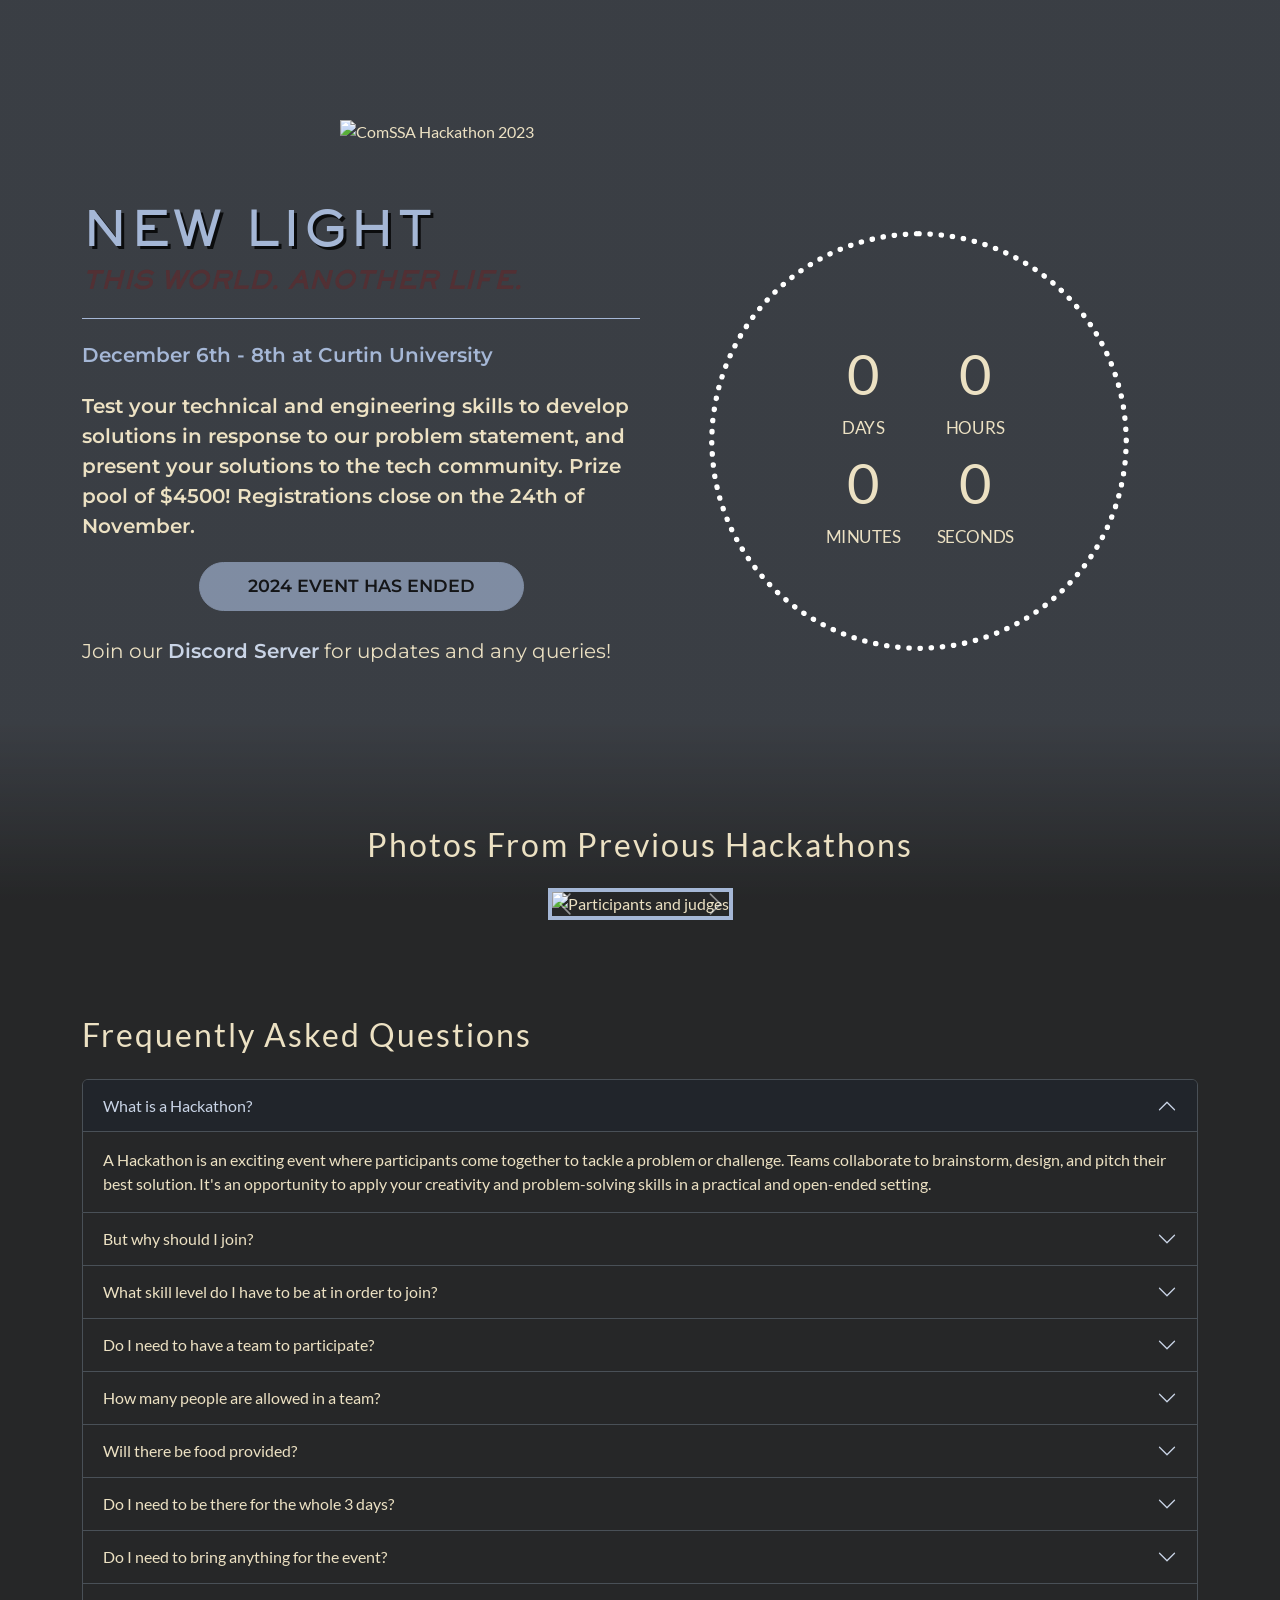
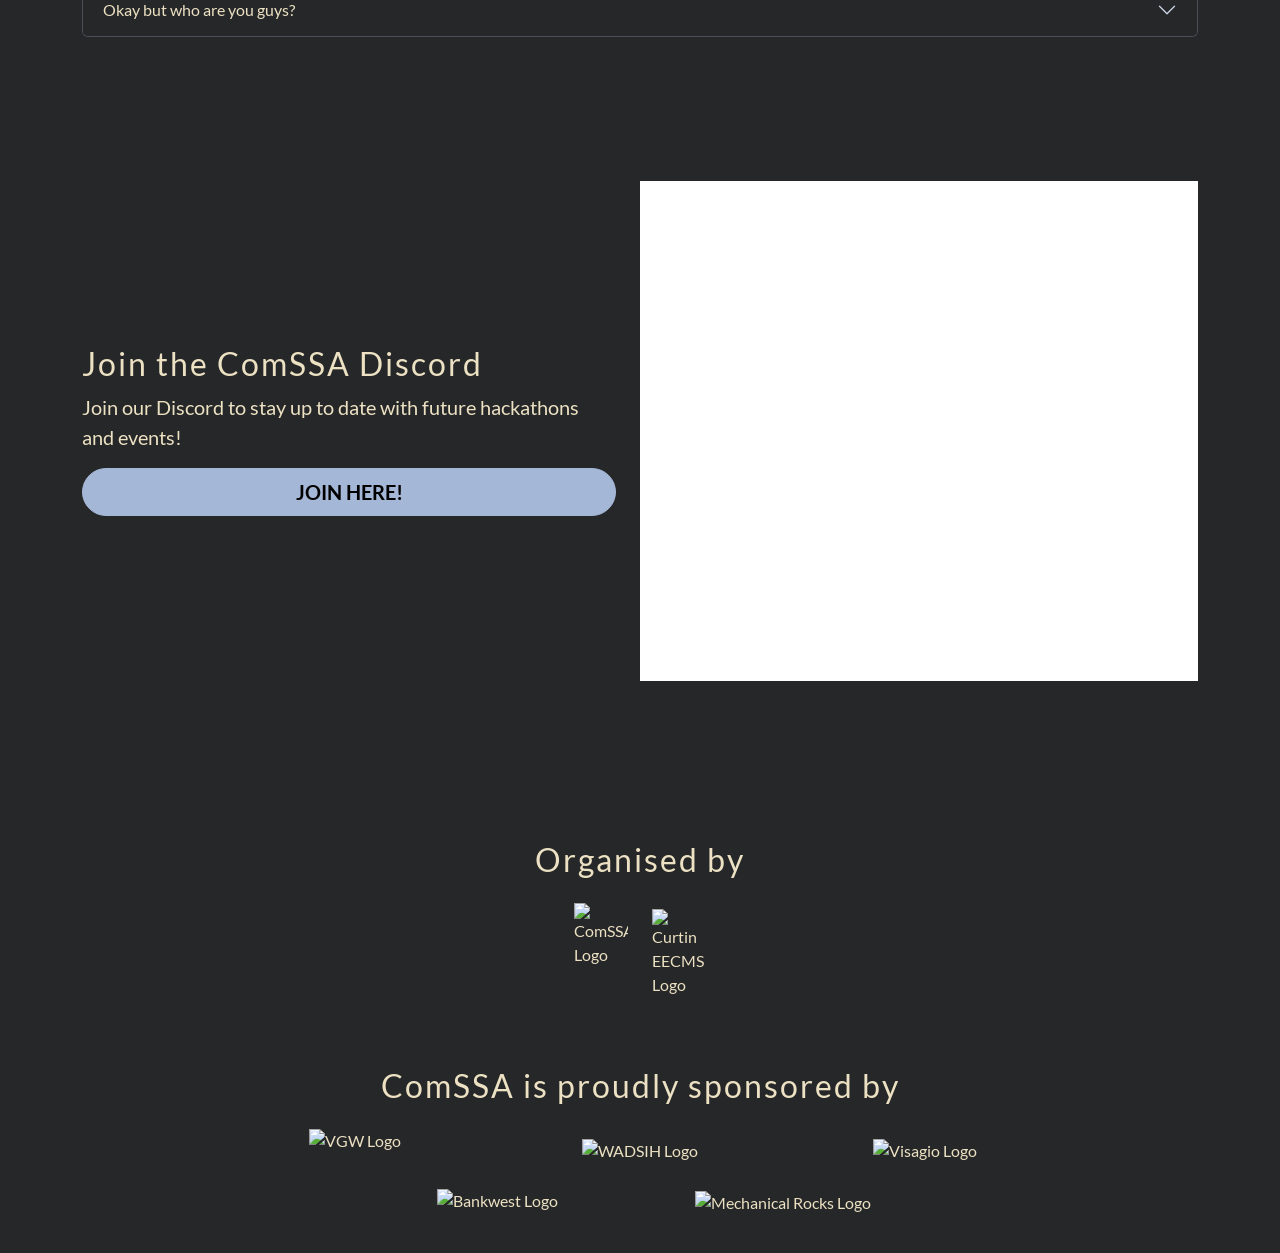
==== index.html @ afdf15b1 "Cleanup and replace with 2024 S2 version" ====
<!doctype html>
<html lang="en" class="h-100" data-bs-theme="dark">

<head>
    <!-- Main -->
    <title>ComSSA Hackathon</title>
    <meta charset="utf-8">
    <meta name="author" content="Made with ❤ by ComSSA">
    <meta name="viewport" content="width=device-width, initial-scale=1">
    <meta name="title" content="COMSSA Hackathon">
    <meta name="description" content="COMSSA Hackathon">
    <meta name="google" content="notranslate" />
    <meta name="robots" content="index, nofollow">
    <meta http-equiv="Content-Type" content="text/html; charset=utf-8">
    <meta name="language" content="English">
    <meta http-equiv="X-UA-Compatible" content="chrome=1" />

    <!-- Open Graph / Facebook -->
    <meta property="og:type" content="website">
    <meta property="og:url" content="https://hackathon.comssa.org.au/">
    <meta property="og:title" content="COMSSA Hackathon">
    <meta property="og:description" content="COMSSA Hackathon">
    <meta property="og:image" content="https://hackathon.comssa.org.au/assets/CH22_Branding_Elements_1.svg">

    <!-- Twitter -->
    <meta property="twitter:card" content="summary_large_image">
    <meta property="twitter:url" content="https://hackathon.comssa.org.au/">
    <meta property="twitter:title" content="COMSSA Hackathon">
    <meta property="twitter:description" content="COMSSA Hackathon">
    <meta property="twitter:image" content="https://hackathon.comssa.org.au/assets/CH22_Branding_Elements_1.svg">

    <!-- Google Fonts -->
    <link rel="preconnect" href="https://fonts.googleapis.com">
    <link rel="preconnect" href="https://fonts.gstatic.com" crossorigin>
    <link href="https://fonts.googleapis.com/css2?family=Trispace&display=swap" rel="stylesheet">

    <!-- Custom Fonts -->
    <link rel="preload" href="./assets/Pattanakarn-Regular-SemiExpanded.woff2" as="font" type="font/woff2"
        crossorigin="anonymous" />
    <link rel="preload" href="./assets/Pattanakarn-Bold-SemiExpanded.woff2" as="font" type="font/woff2"
        crossorigin="anonymous" />

    <!-- Custom CSS and JS-->
    <link rel="stylesheet" href="./styles.css?v=8">

    <!-- Favicons -->
    <link rel="apple-touch-icon" sizes="180x180" href="./assets/fav/apple-touch-icon.png">
    <link rel="icon" type="image/png" sizes="32x32" href="./assets/fav/favicon-32x32.png">
    <link rel="icon" type="image/png" sizes="16x16" href="./assets/fav/favicon-16x16.png">
    <link rel="manifest" href="./assets/fav/site.webmanifest">
    <link rel="mask-icon" href="./assets/fav/safari-pinned-tab.svg" color="#2f1244">
    <link rel="shortcut icon" href="./assets/fav/favicon.ico">
    <meta name="apple-mobile-web-app-title" content="COMSSA Hackathon 2022">
    <meta name="application-name" content="COMSSA Hackathon 2022">
    <meta name="msapplication-TileColor" content="#603cba">
    <meta name="msapplication-config" content="./assets/fav/browserconfig.xml">
    <meta name="theme-color" content="#2f1244">

</head>

<body>
    <main role="main">
        <div class="container">

            <!-- Velocity.JS 1.1.0 -->
            <script defer src="https://cdnjs.cloudflare.com/ajax/libs/velocity/1.1.0/velocity.min.js"
                integrity="sha512-GvV09O/SNrtq1Au2eFYt+Yk3czV9lO/XGr272nKGvVq9cd3jrDdAwM+Z8ETKS/NkaAKug4HVIftP08M6EfMNYQ=="
                crossorigin="anonymous" referrerpolicy="no-referrer"></script>
            <div class="d-flex flex-column justify-content-center h-100">

                <div class="bg-image"></div>

                <!-- Begin page content -->
                <main class="flex-shrink-0 z-2 mb-4 pt-5">
                    <div class="d-flex flex-column">
                        <div class="col-12 my-3">
                            <div class="d-flex flex-column">
                                <div class="d-flex justify-content-center pb-4">
                                    <img src="https://res.cloudinary.com/dec6mijn3/image/upload/v1727242595/Hackathon/hackathon2024p2/LOGO.svg"
                                        class="mx-4 main-image" alt="ComSSA Hackathon 2023">
                                </div>
                            </div>
                        </div>


                        <div class="d-flex flex-column flex-lg-row text-left">
                            <div class="col-12 col-lg-6 mt-3 mb-5">
                                <!-- Welcome text -->
                                <h1 class="welcome-text text-primary sackers">New Light</h1>

                                <div class="d-flex mb-3">
                                    <h5 class="tagline-text text-secondary sackers fw-bold"><i>This World. Another
                                            Life.</i></h5>
                                </div>

                                <div class="d-flex justify-content-center mt-1 mb-4">
                                    <div class="hl bg-primary"></div>
                                </div>


                                <!-- Date -->
                                <div class="d-flex mb-3">
                                    <h5 class="montserrat fw-bold text-primary">December 6th - 8th at Curtin University
                                    </h5>
                                </div>

                                <div class="d-flex">
                                    <p class="montserrat fw-bold" style="max-width: 50ch;">Test your technical and
                                        engineering skills to develop solutions
                                        in response to our problem statement, and present your solutions to the tech
                                        community. Prize pool of $4500! Registrations close on the 24th of November.</p>
                                </div>

                                <!-- Registration -->
                                <div id="registration-button" class="text-center">
                                    <a href="#" class="btn btn-primary btn-lg rounded-pill disabled" role="button"
                                        aria-pressed="true">
                                        <span class="mx-4 fw-bold text-uppercase montserrat">2024 Event Has Ended</span>
                                    </a>
                                </div>

                                <p class="montserrat">Join our <a href="https://discord.gg/fDeUrgwq97"
                                        class="fw-bold">Discord Server</a> for updates and any queries!</p>

                            </div>


                            <!-- Countdown -->
                            <div class="col-12 col-lg-6 mt-3 mb-5">
                                <div
                                    class="d-flex align-items-center justify-content-center position-relative h-100 w-100 countdown">
                                    <div class="countdown-dots position-absolute"></div>
                                    <div class="figure position-absolute">
                                        <svg version="1.1" id="Layer_1" xmlns="http://www.w3.org/2000/svg"
                                            xmlns:xlink="http://www.w3.org/1999/xlink" x="0px" y="0px" width="300px"
                                            height="300px" viewBox="0 0 200 200" enable-background="new 0 0 200 200"
                                            xml:space="preserve">
                                            <path class="path" fill="none" stroke="#ffffff" stroke-width="4"
                                                stroke-miterlimit="10" d="M100.416,2.001C154.35,2.225,198,46.015,198,100
                                     c0,54.124-43.876,98-98,98S2,154.124,2,100S45.876,2,100,2" />
                                        </svg>
                                    </div>
                                    <!-- Timers -->
                                    <div class="position-absolute row sf">
                                        <div class="col-6 p-0">
                                            <div class="d-flex align-items-end justify-content-end h-100 w-100">
                                                <div class="timer">
                                                    <div class="timer-value" id="days">0</div>
                                                    <div class="timer-label">Days</div>
                                                </div>
                                            </div>
                                        </div>
                                        <div class="col-6 p-0">
                                            <div class="d-flex align-items-end justify-content-start h-100 w-100">
                                                <div class="timer">
                                                    <div class="timer-value" id="hours">0</div>
                                                    <div class="timer-label">Hours</div>
                                                </div>
                                            </div>
                                        </div>
                                        <div class="col-6 p-0">
                                            <div class="d-flex align-items-start justify-content-end h-100 w-100">
                                                <div class="timer">
                                                    <div class="timer-value" id="minutes">0</div>
                                                    <div class="timer-label">Minutes</div>
                                                </div>
                                            </div>
                                        </div>
                                        <div class="col-6 p-0">
                                            <div class="d-flex align-items-start justify-content-start h-100 w-100">
                                                <div class="timer">
                                                    <div class="timer-value" id="seconds">0</div>
                                                    <div class="timer-label">Seconds</div>
                                                </div>
                                            </div>
                                        </div>
                                    </div>

                                </div>

                            </div>
                        </div>


                        <!-- Carousel Section -->
                        <div class="col-12 my-5 pt-5 d-flex flex-column align-items-center">
                            <h2 class="mb-4">Photos From Previous Hackathons</h2>
                            <div id="carousel" class="carousel slide border border-4 border-primary"
                                data-ride="carousel">
                                <ol class="carousel-indicators">
                                    <li data-target="#carousel" data-slide-to="0" class="active"></li>
                                    <li data-target="#carousel" data-slide-to="1"></li>
                                    <li data-target="#carousel" data-slide-to="2"></li>
                                    <li data-target="#carousel" data-slide-to="3"></li>
                                    <li data-target="#carousel" data-slide-to="4"></li>
                                    <li data-target="#carousel" data-slide-to="5"></li>
                                    <li data-target="#carousel" data-slide-to="6"></li>
                                    <li data-target="#carousel" data-slide-to="7"></li>
                                    <li data-target="#carousel" data-slide-to="8"></li>
                                    <li data-target="#carousel" data-slide-to="9"></li>
                                    <li data-target="#carousel" data-slide-to="10"></li>
                                    <li data-target="#carousel" data-slide-to="11"></li>
                                    <li data-target="#carousel" data-slide-to="12"></li>
                                    <li data-target="#carousel" data-slide-to="13"></li>
                                    <li data-target="#carousel" data-slide-to="14"></li>
                                    <li data-target="#carousel" data-slide-to="15"></li>
                                    <li data-target="#carousel" data-slide-to="16"></li>
                                    <li data-target="#carousel" data-slide-to="17"></li>
                                    <li data-target="#carousel" data-slide-to="18"></li>
                                    <li data-target="#carousel" data-slide-to="19"></li>
                                    <li data-target="#carousel" data-slide-to="20"></li>
                                </ol>
                                <div class="carousel-inner">
                                    <!-- 2024 PERTH S1 -->
                                    <div class="carousel-item active" data-bs-interval="5000">
                                        <img src="https://res.cloudinary.com/dec6mijn3/image/upload/c_scale,w_2000/ar_1.8,c_crop,w_2000,fl_lossy,f_auto/v1727660826/Hackathon/hackathon2024/july1.webp"
                                            class="d-block w-100" alt="Participants and judges">
                                        <div class="carousel-caption d-none d-md-block">
                                            <h5 class="mb-3">ComSSA Sem 1 Hackathon - 2024</h5>
                                        </div>
                                    </div>

                                    <div class="carousel-item" data-bs-interval="5000">
                                        <img src="https://res.cloudinary.com/dec6mijn3/image/upload/c_scale,w_2000/ar_1.8,c_crop,w_2000,fl_lossy,f_auto/v1727659967/Hackathon/hackathon2024/july2.webp"
                                            class="d-block w-100" alt="Participants and judges">
                                        <div class="carousel-caption d-none d-md-block">
                                            <h5 class="mb-3">ComSSA Sem 1 Hackathon - 2024</h5>
                                        </div>
                                    </div>

                                    <div class="carousel-item" data-bs-interval="5000">
                                        <img src="https://res.cloudinary.com/dec6mijn3/image/upload/c_scale,w_2000/ar_1.8,c_crop,w_2000,fl_lossy,f_auto/v1727659966/Hackathon/hackathon2024/july3.webp"
                                            class="d-block w-100" alt="Participants and judges">
                                        <div class="carousel-caption d-none d-md-block">
                                            <h5 class="mb-3">ComSSA Sem 1 Hackathon - 2024</h5>
                                        </div>
                                    </div>

                                    <!-- 2023 CSING-->
                                    <div class="carousel-item" data-bs-interval="5000">
                                        <img src="https://res.cloudinary.com/dec6mijn3/image/upload/c_scale,w_2000/ar_1.8,c_crop,w_2000,fl_lossy,f_auto/v1714032972/Hackathon/hackathon2024/csing%20group.webp"
                                            class="d-block w-100" alt="Participants and judges">
                                        <div class="carousel-caption d-none d-md-block">
                                            <h5 class="mb-3">ComSSA CSING Hackathon - 2023</h5>
                                        </div>
                                    </div>

                                    <div class="carousel-item" data-bs-interval="5000">
                                        <img src="https://res.cloudinary.com/dec6mijn3/image/upload/c_scale,w_2000/ar_1.8,c_crop,w_2000,fl_lossy,f_auto/v1714033014/Hackathon/hackathon2024/csing%20robots.webp"
                                            class="d-block w-100" alt="Two people working on a robot">
                                        <div class="carousel-caption d-none d-md-block">
                                            <h5 class="mb-3">ComSSA CSING Hackathon - 2023</h5>
                                        </div>
                                    </div>

                                    <div class="carousel-item" data-bs-interval="5000">
                                        <img src="https://res.cloudinary.com/dec6mijn3/image/upload/c_scale,w_2000/ar_1.8,c_crop,w_2000,fl_lossy,f_auto/v1714033027/Hackathon/hackathon2024/csing%20presentation.webp"
                                            class="d-block w-100" alt="Presentation">
                                        <div class="carousel-caption d-none d-md-block">
                                            <h5 class="mb-3">ComSSA CSING Hackathon - 2023</h5>
                                        </div>
                                    </div>

                                    <div class="carousel-item" data-bs-interval="5000">
                                        <img src="https://res.cloudinary.com/dec6mijn3/image/upload/c_scale,w_2000/ar_1.8,c_crop,w_2000,fl_lossy,f_auto/v1714033002/Hackathon/hackathon2024/csing%20team.webp"
                                            class="d-block w-100" alt="A team working on their project">
                                        <div class="carousel-caption d-none d-md-block">
                                            <h5 class="mb-3">ComSSA CSING Hackathon - 2023</h5>
                                        </div>
                                    </div>

                                    <!-- 2023 -->
                                    <div class="carousel-item" data-bs-interval="5000">
                                        <img src="https://res.cloudinary.com/dec6mijn3/image/upload/c_scale,w_2000/ar_1.8,c_crop,w_2000,fl_lossy,f_auto/v1690994303/Hackathon/hackathon2023/p01.webp"
                                            class="d-block w-100" alt="Wide shot of students listening">
                                        <div class="carousel-caption d-none d-md-block">
                                            <h5 class="mb-3">ComSSA Hackathon - 2023</h5>
                                        </div>
                                    </div>

                                    <div class="carousel-item" data-bs-interval="5000">
                                        <img src="https://res.cloudinary.com/dec6mijn3/image/upload/c_scale,w_2000/ar_1.8,c_crop,w_2000,fl_lossy,f_auto/v1690994303/Hackathon/hackathon2023/p02.webp"
                                            class="d-block w-100" alt="Wide shot of students listening">
                                        <div class="carousel-caption d-none d-md-block">
                                            <h5 class="mb-3">ComSSA Hackathon - 2023</h5>
                                        </div>
                                    </div>
                                    <div class="carousel-item" data-bs-interval="5000">
                                        <img src="https://res.cloudinary.com/dec6mijn3/image/upload/c_scale,w_2000/ar_1.8,c_crop,w_2000,fl_lossy,f_auto/v1690994303/Hackathon/hackathon2023/p03.webp"
                                            class="d-block w-100" alt="Wide shot of students listening">
                                        <div class="carousel-caption d-none d-md-block">
                                            <h5 class="mb-3">ComSSA Hackathon - 2023</h5>
                                        </div>
                                    </div>
                                    <div class="carousel-item" data-bs-interval="5000">
                                        <img src="https://res.cloudinary.com/dec6mijn3/image/upload/c_scale,w_2000/ar_1.8,c_crop,w_2000,fl_lossy,f_auto/v1690994303/Hackathon/hackathon2023/p04.webp"
                                            class="d-block w-100" alt="Wide shot of students listening">
                                        <div class="carousel-caption d-none d-md-block">
                                            <h5 class="mb-3">ComSSA Hackathon - 2023</h5>
                                        </div>
                                    </div>

                                    <!-- 2022 -->

                                    <div class="carousel-item" data-bs-interval="5000">
                                        <img src="https://res.cloudinary.com/dec6mijn3/image/upload/ar_1.8,c_scale,w_2000,fl_lossy,f_auto/v1688456486/Hackathon/hackathon2022/p01.webp"
                                            class="d-block w-100" alt="Wide shot of students listening">
                                        <div class="carousel-caption d-none d-md-block">
                                            <h5 class="mb-3">ComSSA x CASSA Hackathon - 2022</h5>
                                        </div>
                                    </div>

                                    <div class="carousel-item" data-bs-interval="5000">
                                        <img src="https://res.cloudinary.com/dec6mijn3/image/upload/ar_1.8,c_scale,w_2000,fl_lossy,f_auto/v1688456478/Hackathon/hackathon2022/p02.webp"
                                            class="d-block w-100" alt="Wide shot of students listening">
                                        <div class="carousel-caption d-none d-md-block">
                                            <h5 class="mb-3">ComSSA x CASSA Hackathon - 2022</h5>
                                        </div>
                                    </div>

                                    <div class="carousel-item" data-bs-interval="5000">
                                        <img src="https://res.cloudinary.com/dec6mijn3/image/upload/ar_1.8,c_scale,w_2000,fl_lossy,f_auto/v1688456610/Hackathon/hackathon2022/p03.webp"
                                            class="d-block w-100" alt="Wide shot of students listening">
                                        <div class="carousel-caption d-none d-md-block">
                                            <h5 class="mb-3">ComSSA x CASSA Hackathon - 2022</h5>
                                        </div>
                                    </div>

                                    <div class="carousel-item" data-bs-interval="5000">
                                        <img src="https://res.cloudinary.com/dec6mijn3/image/upload/ar_1.8,c_crop,fl_lossy,f_auto/v1688457179/Hackathon/hackathon2022/p04.png"
                                            class="d-block w-100" alt="Wide shot of students listening">
                                        <div class="carousel-caption d-none d-md-block">
                                            <h5 class="mb-3">ComSSA x CASSA Hackathon - 2022</h5>
                                        </div>
                                    </div>

                                    <!-- ar_1.8,c_scale,w_2000,fl_lossy,f_auto FOR LARGE IMAGES -->
                                    <!-- ar_1.8,c_crop,fl_lossy,f_auto FOR UP TO 2K -->

                                    <div class="carousel-item" data-bs-interval="5000">
                                        <img src="https://res.cloudinary.com/s3ansh33p/image/upload/ar_1.8,c_crop,fl_lossy,f_auto/v1666182202/Hackathon/H7409018_S_nsnrvi.png"
                                            class="d-block w-100" alt="Wide shot of students listening">
                                        <div class="carousel-caption d-none d-md-block">
                                            <h5 class="mb-3">Curtin Singapore x ComSSA Hackathon - 2022</h5>
                                        </div>
                                    </div>

                                    <div class="carousel-item" data-bs-interval="5000">
                                        <img src="https://res.cloudinary.com/s3ansh33p/image/upload/ar_1.8,c_crop,fl_lossy,f_auto/v1666182201/Hackathon/H7409238_S_dofhvn.png"
                                            class="d-block w-100" alt="Mid shot of a group of students">
                                        <div class="carousel-caption d-none d-md-block">
                                            <h5 class="mb-3">Curtin Singapore x ComSSA Hackathon - 2022</h5>
                                        </div>
                                    </div>

                                    <div class="carousel-item" data-bs-interval="5000">
                                        <img src="https://res.cloudinary.com/s3ansh33p/image/upload/ar_1.8,c_crop,fl_lossy,f_auto/v1666182204/Hackathon/H7409524_S_gyplss.png"
                                            class="d-block w-100" alt="Wide shot of many students">
                                        <div class="carousel-caption d-none d-md-block">
                                            <h5 class="mb-3">Curtin Singapore x ComSSA Hackathon - 2022</h5>
                                        </div>
                                    </div>

                                    <div class="carousel-item" data-bs-interval="5000">
                                        <img src="https://res.cloudinary.com/s3ansh33p/image/upload/ar_1.8,c_crop,fl_lossy,f_auto/v1666182203/Hackathon/H7409544_S_z2k3sq.png"
                                            class="d-block w-100" alt="Mid shot of students and staff">
                                        <div class="carousel-caption d-none d-md-block">
                                            <h5 class="mb-3">Curtin Singapore x ComSSA Hackathon - 2022</h5>
                                        </div>
                                    </div>

                                    <div class="carousel-item" data-bs-interval="5000">
                                        <img src="https://res.cloudinary.com/s3ansh33p/image/upload/ar_1.8,c_crop,y_0,fl_lossy,f_auto/v1666182199/Hackathon/IMG_3824_S_oj2wky.png"
                                            class="d-block w-100" alt="Students pointing at laptop">
                                        <div class="carousel-caption d-none d-md-block">
                                            <h5 class="mb-3">Curtin Singapore x ComSSA Hackathon - 2022</h5>
                                        </div>
                                    </div>

                                    <div class="carousel-item" data-bs-interval="5000">
                                        <img src="https://res.cloudinary.com/s3ansh33p/image/upload/ar_1.8,c_crop,fl_lossy,f_auto/v1666182201/Hackathon/IMG_4467_S_qkjesy.png"
                                            class="d-block w-100" alt="ComSSA team working">
                                        <div class="carousel-caption d-none d-md-block">
                                            <h5 class="mb-3">Curtin Singapore x ComSSA Hackathon - 2022</h5>
                                        </div>
                                    </div>
                                    <!-- ARCHIVE 2021
                         <div class="carousel-item" data-bs-interval="5000">
                             <img src="https://res.cloudinary.com/s3ansh33p/image/upload/ar_1.8,c_crop,fl_lossy,f_auto/v1666182294/Hackathon/prev1_ejod9a.webp"
                                 class="d-block w-100" alt="Medium shot of a team presenting">
                             <div class="carousel-caption d-none d-md-block">
                                 <h5 class="mb-3">ComSSA x IET Hackathon - 2021</h5>
                             </div>
                         </div>
                         
                         <div class="carousel-item" data-bs-interval="5000">
                             <img src="https://res.cloudinary.com/s3ansh33p/image/upload/ar_1.8,c_crop,fl_lossy,f_auto/v1666182294/Hackathon/prev2_hal9jh.webp"
                                 class="d-block w-100" alt="Mid shot of a team">
                             <div class="carousel-caption d-none d-md-block">
                                 <h5 class="mb-3">ComSSA x IET Hackathon - 2021</h5>
                             </div>
                         </div>
                         
                         <div class="carousel-item" data-bs-interval="5000">
                             <img src="https://res.cloudinary.com/s3ansh33p/image/upload/ar_1.8,c_crop,fl_lossy,f_auto/v1666182294/Hackathon/prev3_gcagk6.webp"
                                 class="d-block w-100" alt="Wide shot of a team presenting">
                             <div class="carousel-caption d-none d-md-block">
                                 <h5 class="mb-3">ComSSA x IET Hackathon - 2021</h5>
                             </div>
                         </div>
                         
                         <div class="carousel-item" data-bs-interval="5000">
                             <img src="https://res.cloudinary.com/s3ansh33p/image/upload/ar_1.8,c_crop,fl_lossy,f_auto/v1666182294/Hackathon/prev4_xpwqiv.webp"
                                 class="d-block w-100" alt="Wide shot of a team presenting">
                             <div class="carousel-caption d-none d-md-block">
                                 <h5 class="mb-3">ComSSA x IET Hackathon - 2021</h5>
                             </div>
                         </div> -->
                                </div>
                                <a class="carousel-control-prev" href="#carousel" role="button" data-slide="prev">
                                    <span class="carousel-control-prev-icon" aria-hidden="true"></span>
                                    <span class="sr-only">Previous</span>
                                </a>
                                <a class="carousel-control-next" href="#carousel" role="button" data-slide="next">
                                    <span class="carousel-control-next-icon" aria-hidden="true"></span>
                                    <span class="sr-only">Next</span>
                                </a>
                            </div>

                            <script src="https://code.jquery.com/jquery-3.2.1.slim.min.js"></script>
                            <script
                                src="https://cdnjs.cloudflare.com/ajax/libs/popper.js/1.12.9/umd/popper.min.js"></script>
                            <script src="https://maxcdn.bootstrapcdn.com/bootstrap/4.0.0/js/bootstrap.min.js"></script>
                        </div>

                        <!-- FAQ -->
                        <div class="col-12 my-5">
                            <h2 class="mb-4">Frequently Asked Questions</h2>
                            <div class="accordion" id="accordion">
                                <div class="accordion-item">
                                    <h2 class="accordion-header">
                                        <button class="accordion-button" type="button" data-bs-toggle="collapse"
                                            data-bs-target="#collapse1" aria-expanded="true" aria-controls="collapse1">
                                            What is a Hackathon?
                                        </button>
                                    </h2>
                                    <div id="collapse1" class="accordion-collapse collapse show"
                                        data-bs-parent="#accordion">
                                        <div class="accordion-body">
                                            A Hackathon is an exciting event where participants come together to tackle
                                            a problem or challenge. Teams collaborate to brainstorm, design, and pitch
                                            their best solution. It's an opportunity to apply your creativity and
                                            problem-solving skills in a practical and open-ended setting.
                                        </div>
                                    </div>
                                </div>
                                <div class="accordion-item">
                                    <h2 class="accordion-header">
                                        <button class="accordion-button collapsed" type="button"
                                            data-bs-toggle="collapse" data-bs-target="#collapse2" aria-expanded="false"
                                            aria-controls="collapse2">
                                            But why should I join?
                                        </button>
                                    </h2>
                                    <div id="collapse2" class="accordion-collapse collapse" data-bs-parent="#accordion">
                                        <div class="accordion-body">
                                            It is a chance to work on a creative solution with your team mates and meet
                                            industry professionals. There is also a prize pool of over $4500.
                                        </div>
                                    </div>
                                </div>
                                <div class="accordion-item">
                                    <h2 class="accordion-header">
                                        <button class="accordion-button collapsed" type="button"
                                            data-bs-toggle="collapse" data-bs-target="#collapse3" aria-expanded="false"
                                            aria-controls="collapse3">
                                            What skill level do I have to be at in order to join?
                                        </button>
                                    </h2>
                                    <div id="collapse3" class="accordion-collapse collapse" data-bs-parent="#accordion">
                                        <div class="accordion-body">
                                            You do not need computing/coding knowledge to join. The only criteria you
                                            need to join is to be a current student (high school, university, TAFE,
                                            etc.) and above 16 years old.
                                        </div>
                                    </div>
                                </div>
                                <div class="accordion-item">
                                    <h2 class="accordion-header">
                                        <button class="accordion-button collapsed" type="button"
                                            data-bs-toggle="collapse" data-bs-target="#collapse4" aria-expanded="false"
                                            aria-controls="collapse4">
                                            Do I need to have a team to participate?
                                        </button>
                                    </h2>
                                    <div id="collapse4" class="accordion-collapse collapse" data-bs-parent="#accordion">
                                        <div class="accordion-body">
                                            No, While it is recommended to sign up as a team, we can assign you to a
                                            team or help you find a team via our hackathon discord.
                                        </div>
                                    </div>
                                </div>
                                <div class="accordion-item">
                                    <h2 class="accordion-header">
                                        <button class="accordion-button collapsed" type="button"
                                            data-bs-toggle="collapse" data-bs-target="#collapse5" aria-expanded="false"
                                            aria-controls="collapse5">
                                            How many people are allowed in a team?
                                        </button>
                                    </h2>
                                    <div id="collapse5" class="accordion-collapse collapse" data-bs-parent="#accordion">
                                        <div class="accordion-body">
                                            Teams are 3 to 6 people.
                                        </div>
                                    </div>
                                </div>
                                <div class="accordion-item">
                                    <h2 class="accordion-header">
                                        <button class="accordion-button collapsed" type="button"
                                            data-bs-toggle="collapse" data-bs-target="#collapse6" aria-expanded="false"
                                            aria-controls="collapse6">
                                            Will there be food provided?
                                        </button>
                                    </h2>
                                    <div id="collapse6" class="accordion-collapse collapse" data-bs-parent="#accordion">
                                        <div class="accordion-body">
                                            Absolutely! There will be food, drinks, and snacks provided on all three
                                            days of the Hackathon. We will take into account all dietary limitations to
                                            the best of our ability.
                                        </div>
                                    </div>
                                </div>
                                <div class="accordion-item">
                                    <h2 class="accordion-header">
                                        <button class="accordion-button collapsed" type="button"
                                            data-bs-toggle="collapse" data-bs-target="#collapse7" aria-expanded="false"
                                            aria-controls="collapse7">
                                            Do I need to be there for the whole 3 days?
                                        </button>
                                    </h2>
                                    <div id="collapse7" class="accordion-collapse collapse" data-bs-parent="#accordion">
                                        <div class="accordion-body">
                                            No. However, there are certain parts of the event that you do need to
                                            attend. At least one team member must attend the opening session, though we
                                            suggest as many team members attend as possible. Your whole team must attend
                                            the presentations and award ceremony.
                                        </div>
                                    </div>
                                </div>
                                <div class="accordion-item">
                                    <h2 class="accordion-header">
                                        <button class="accordion-button collapsed" type="button"
                                            data-bs-toggle="collapse" data-bs-target="#collapse8" aria-expanded="false"
                                            aria-controls="collapse8">
                                            Do I need to bring anything for the event?
                                        </button>
                                    </h2>
                                    <div id="collapse8" class="accordion-collapse collapse" data-bs-parent="#accordion">
                                        <div class="accordion-body">
                                            Yes, there are a few things you should bring along. Make sure to bring your
                                            laptop (with your charger), as it will be your primary tool for developing
                                            and presenting your solution. Additionally, consider bringing any other
                                            personal items or tools that you might need to support your work during the
                                            event. While drinks and food will be provided, we do suggest bringing a
                                            water bottle as there are water fountains nearby to fill up your water
                                            bottle during the event.
                                        </div>
                                    </div>
                                </div>
                                <div class="accordion-item">
                                    <h2 class="accordion-header">
                                        <button class="accordion-button collapsed" type="button"
                                            data-bs-toggle="collapse" data-bs-target="#collapse9" aria-expanded="false"
                                            aria-controls="collapse9">
                                            Okay but who are you guys?
                                        </button>
                                    </h2>
                                    <div id="collapse9" class="accordion-collapse collapse" data-bs-parent="#accordion">
                                        <div class="accordion-body">
                                            ComSSA is the club that supports computing, computer engineering, and
                                            networking students at Curtin University. We also support non-computing
                                            students by providing events and services that give like minded individuals
                                            (anyone interested in programming or computing) a space to find support,
                                            socialise and communicate.
                                        </div>
                                    </div>
                                </div>
                            </div>

                        </div>

                        <!-- Discord Section -->
                        <div class="col-12 my-5 pt-5 d-md-flex flex-md-equal">
                            <div class="col-12 col-md-6 d-flex align-items-center mb-5">
                                <div class="w-100 me-md-4">
                                    <h2>Join the ComSSA Discord</h2>
                                    <p class="text-left me-md-2">Join our Discord to stay up to date with future hackathons and events!</p>
                                    <a class="btn btn-primary btn-lg rounded-pill d-flex align-items-center justify-content-center"
                                        href="https://discord.gg/fDeUrgwq97" target="_blank" rel="noopener">
                                        <span class="fw-bold text-uppercase">Join Here!</span>
                                    </a>
                                </div>
                            </div>
                            <div class="col-12 col-md-6 mb-5">
                                <div class="row">
                                    <iframe src="https://discord.com/widget?id=673182254930984980&theme=dark"
                                        width="350" height="500" allowtransparency="true" frameborder="0"
                                        sandbox="allow-popups allow-popups-to-escape-sandbox allow-same-origin allow-scripts"></iframe>
                                </div>
                            </div>
                        </div>

                        <!-- Sponsor? -->
                        <div class="col-12 mt-3">
                            <div class="row top-img">
                                <div class="col-12 d-flex flex-column align-items-center my-5">
                                    <h2 class="mb-4">Organised by</h2>
                                    <div class="row sponsors justify-content-center">
                                        <div
                                            class="col-6 col-lg-3 d-none d-lg-flex align-items-center justify-content-center mb-3">
                                            <img src="https://res.cloudinary.com/dec6mijn3/image/upload/c_scale,w_468/v1685110336/ComSSA-Website/C_Reversed.webp"
                                                class="img-fluid sq-img" alt="ComSSA Logo">
                                        </div>

                                        <div
                                            class="col-4 col-lg-3 d-flex d-lg-none align-items-center justify-content-center mb-3">
                                            <img src="https://res.cloudinary.com/dec6mijn3/image/upload/c_scale,w_468/v1685110336/ComSSA-Website/C_Reversed.webp"
                                                class="img-fluid sq-img" alt="ComSSA Logo">
                                        </div>

                                        <div
                                            class="col-4 col-lg-3 d-flex align-items-center justify-content-center mb-3">
                                            <img src="https://res.cloudinary.com/dec6mijn3/image/upload/v1691561783/Hackathon/EECMS_Graphic.png"
                                                class="img-fluid" alt="Curtin EECMS Logo">
                                        </div>
                                    </div>
                                </div>
                            </div>


                            <h2 class="w-100 text-center mb-4">ComSSA is proudly sponsored by</h2>
                            <div class="row sponsors justify-content-center">
                                <div class="col-6 col-lg-3 d-flex align-items-center justify-content-center mb-3">
                                    <img src="https://res.cloudinary.com/dec6mijn3/image/upload/v1686988492/ComSSA-Website/Sponsors/vgw-white.webp"
                                        class="img-fluid" alt="VGW Logo" , style="margin-bottom: 20px">
                                </div>
                                <div class="col-6 col-lg-3 d-flex align-items-center justify-content-center mb-3">
                                    <img src="https://res.cloudinary.com/dec6mijn3/image/upload/v1714030624/Hackathon/hackathon2024/WADSIH-light.png"
                                        class="img-fluid" alt="WADSIH Logo">
                                </div>
                                <div class="col-6 col-lg-3 d-flex align-items-center justify-content-center mb-3">
                                    <img src="https://res.cloudinary.com/dec6mijn3/image/upload/v1714031041/Hackathon/hackathon2024/Visagio-light.png"
                                        class="img-fluid" alt="Visagio Logo">
                                </div>
                            </div>
                            <div class="row sponsors justify-content-center">
                                <div class="col-6 col-lg-3 d-flex align-items-center justify-content-center mb-3">
                                    <img src="https://res.cloudinary.com/dec6mijn3/image/upload/v1679834808/ComSSA-Website/Sponsors/bankwest.png"
                                        class="img-fluid" alt="Bankwest Logo">
                                </div>
                                <div class="col-6 col-lg-3 d-flex align-items-center justify-content-center mb-3">
                                    <img src="https://res.cloudinary.com/dec6mijn3/image/upload/v1686989834/ComSSA-Website/Sponsors/atlassian-white.svg"
                                        class="img-fluid" alt="Mechanical Rocks Logo" style="height: 90%">
                                </div>
                            </div>
                        </div>
                </main>

            </div>

            <script>
                let speed = 1.5;
                let percent = 1;
                let intervalAnim, intervalTimer;
                //const startTime = new Date("2024 December 6 10:00:00").getTime();
                //  precomputed
                const startTime = 1733450400000;
                const startWeb = 1727156770000; //needs to be in milliseconds

                document.addEventListener("DOMContentLoaded", function () {
                    initProgress();
                    updateTimer();
                    animateProgress();
                });

                function calculatePercent() {
                    let percent = 1 - (Date.now() - startTime) / (startWeb - startTime);
                    if (percent > 1) percent = 1;
                    if (percent < 0) percent = 0;
                    return percent;
                }

                function isIE(userAgent) {
                    userAgent = userAgent || navigator.userAgent;
                    return userAgent.indexOf("MSIE ") > -1 || userAgent.indexOf("Trident/") > -1;
                }

                function initProgress() {
                    let path = $('svg').find('path');
                    let pathLength = path[0].getTotalLength();
                    path.css({
                        'stroke-dasharray': pathLength + ' ' + pathLength,
                        'stroke-dashoffset': pathLength
                    });
                }

                function updateTimer() {
                    let diff = Date.now() - startTime;
                    if (diff > 0) {
                        $("#days").text(0);
                        $("#hours").text(0);
                        $("#minutes").text(0);
                        $("#seconds").text(0);
                        clearInterval(intervalTimer);
                    } else {
                        diff = diff * -1;
                        $("#days").text(Math.floor(diff / (86400000)));
                        $("#hours").text(Math.floor(diff / (3600000) % 24));
                        $("#minutes").text(Math.floor(diff / (60000) % 60));
                        $("#seconds").text(Math.floor(diff / 1000 % 60));
                    }
                }

                function animateProgress() {
                    percent = calculatePercent();
                    let path = $('svg').find('path');
                    let pathLength = path[0].getTotalLength();

                    if (!isIE()) {
                        $('.path').velocity({
                            'stroke-dashoffset': pathLength * (1 - percent)
                        }, {
                            duration: speed * 1000,
                        });
                    } else {
                        let currentPathLength = pathLength;
                        let requestAnimationFrameID = requestAnimationFrame(doAnim);

                        function doAnim() {
                            if (currentPathLength <= pathLength * (1 - percent)) {
                                cancelAnimationFrame(requestAnimationFrameID);
                                return;
                            }

                            $('.path').css({
                                'stroke-dashoffset': currentPathLength
                            });
                            currentPathLength -= 2;
                            requestAnimationFrameID = requestAnimationFrame(doAnim);
                        }
                    }
                    if (percent == 1) {
                        clearInterval(intervalAnim);
                        return;
                    }
                }

                intervalAnim = setInterval(animateProgress, 10000); // 10 seconds
                intervalTimer = setInterval(updateTimer, 1000); // 1 second
                console.log("Nothing to see here :)");
            </script>
        </div>
    </main>


</body>

</html>
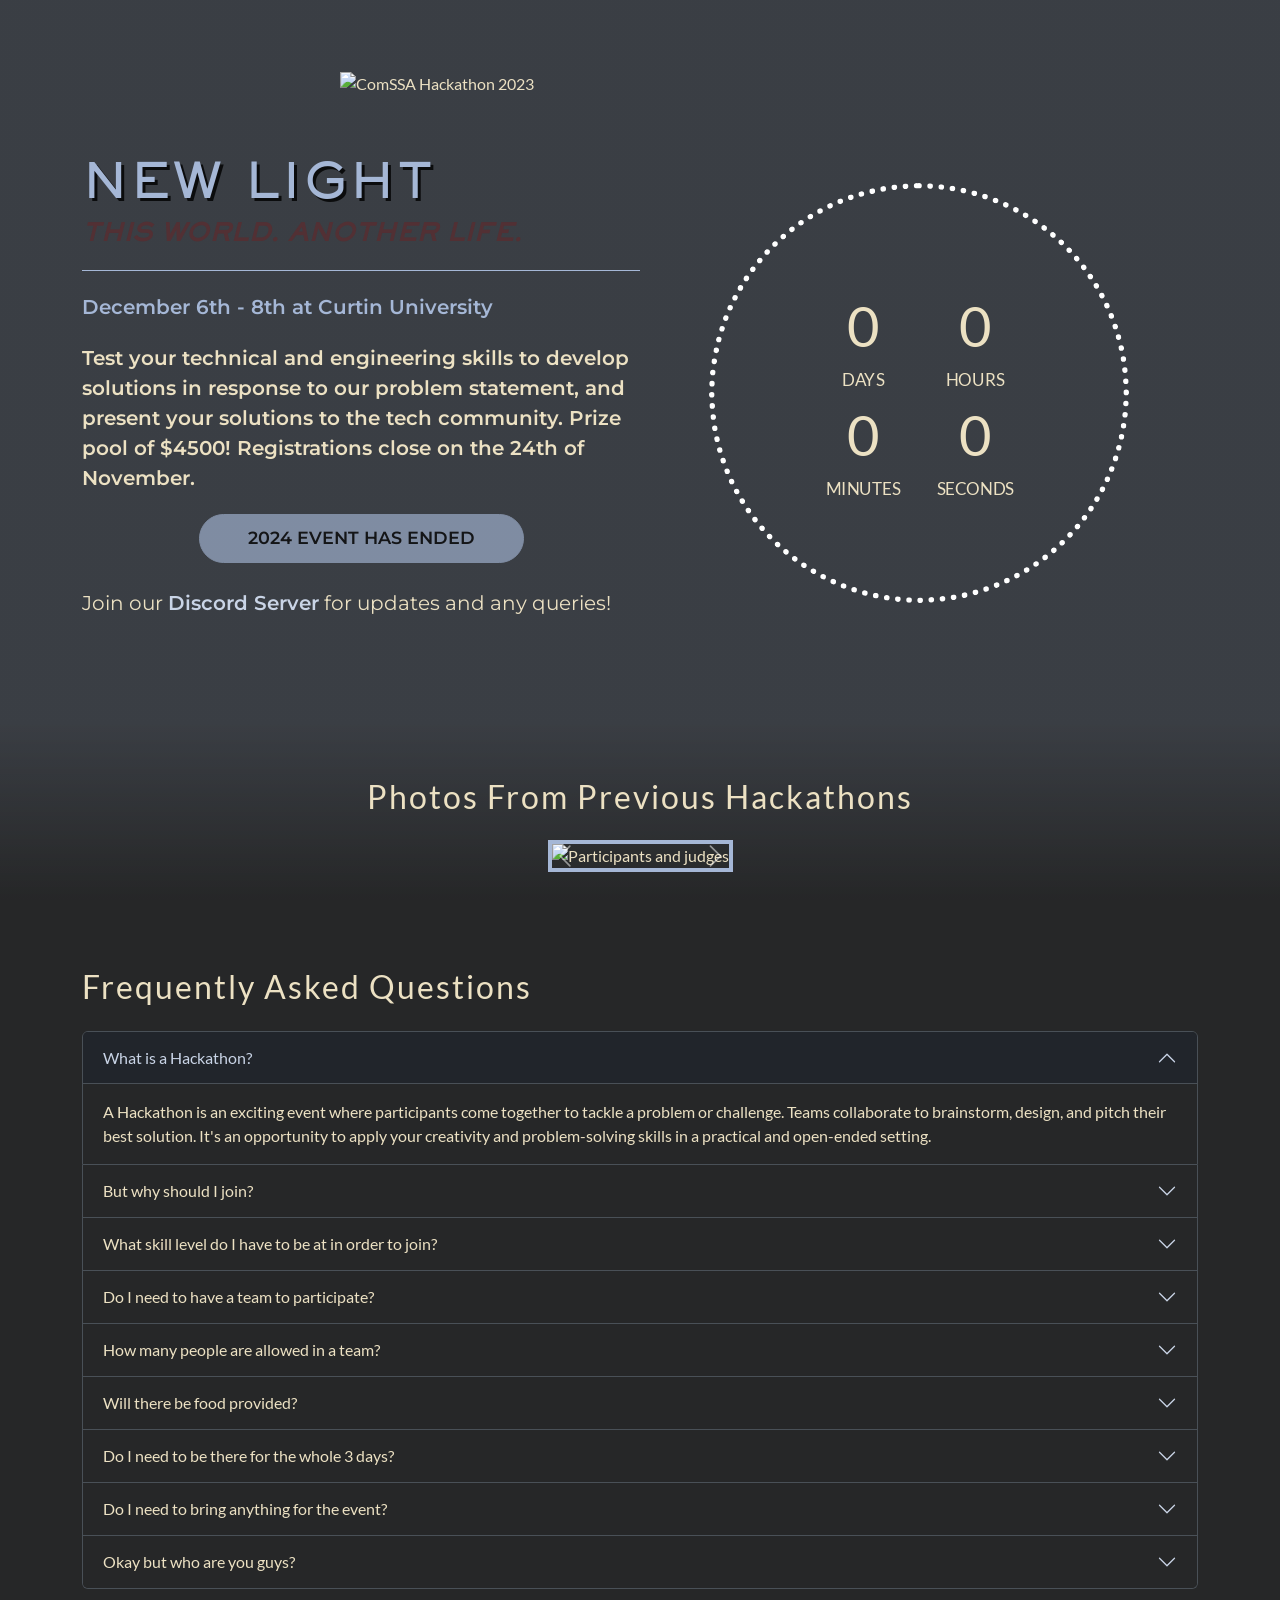
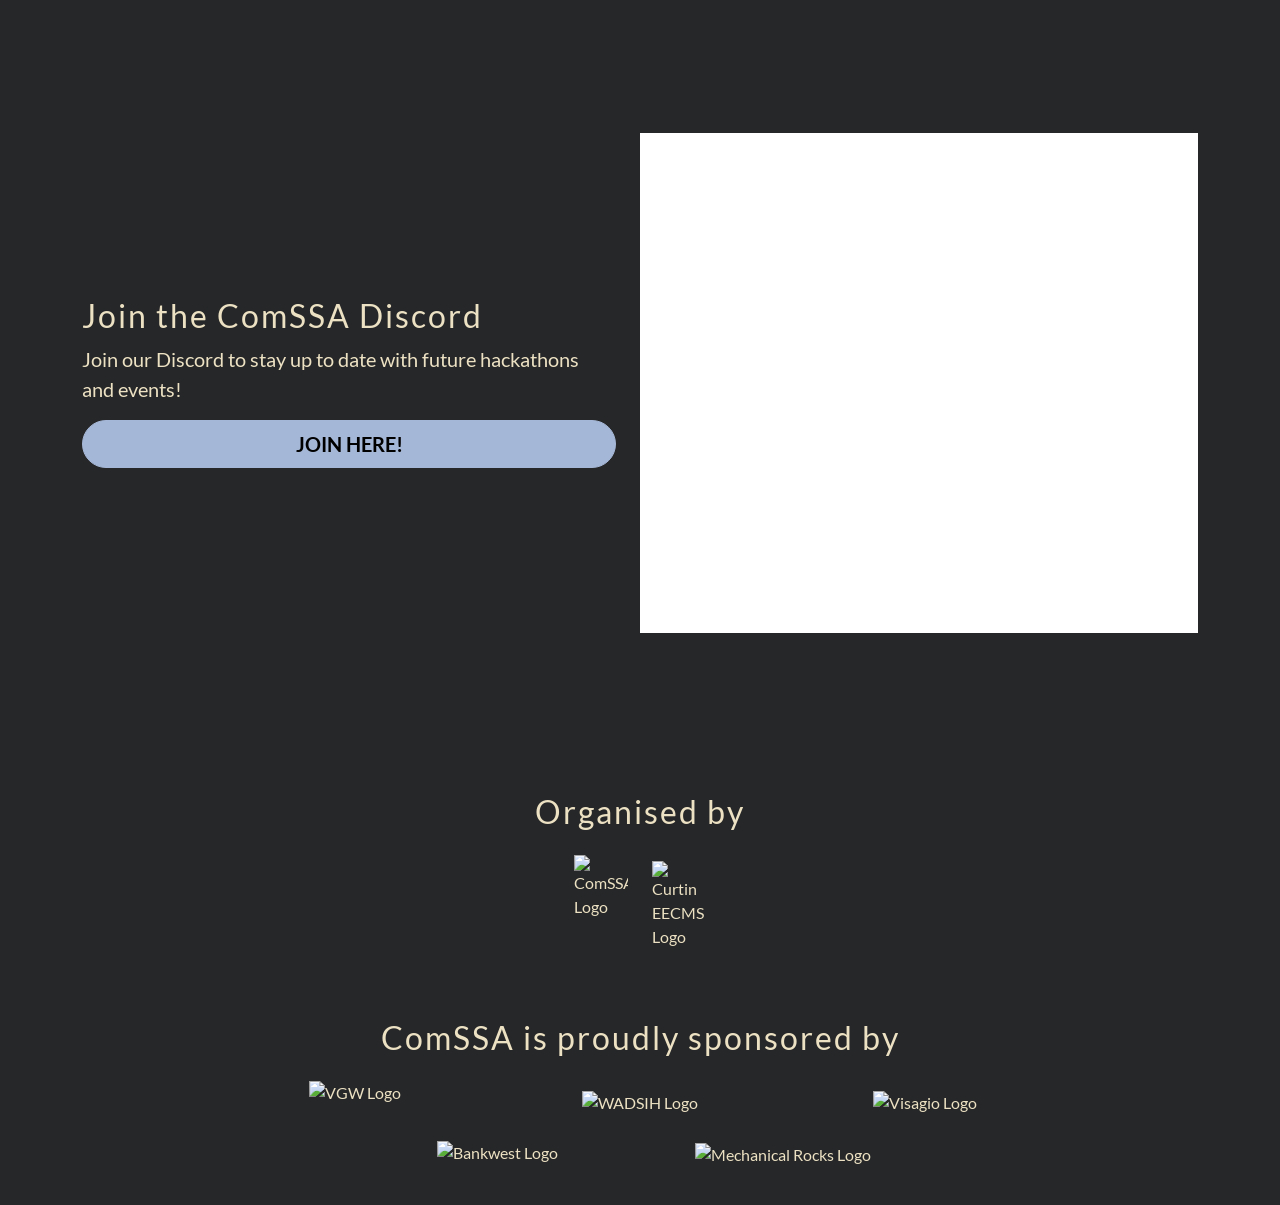
==== commit c97f05e7: "remove top padding" ====
--- a/index.html
+++ b/index.html
@@ -71,7 +71,7 @@
                 <div class="bg-image"></div>
 
                 <!-- Begin page content -->
-                <main class="flex-shrink-0 z-2 mb-4 pt-5">
+                <main class="flex-shrink-0 z-2 mb-4 pt-0">
                     <div class="d-flex flex-column">
                         <div class="col-12 my-3">
                             <div class="d-flex flex-column">
--- a/styles.css
+++ b/styles.css
@@ -1,4 +1,13 @@
 /* Custom Build of Bootstrap v5.3.3 from 2024 S2 Hackathon */
+.carousel-indicators li {
+    list-style: none;
+    appearance: none;
+    -webkit-appearance: none;
+}
+    .carousel .carousel-caption h5 {
+    background: rgba(38, 39, 40, 0.66);
+    padding: 5px 0;
+}
 /*!
  * Bootstrap  v5.3.3 (https://getbootstrap.com/)
  * Copyright 2011-2024 The Bootstrap Authors
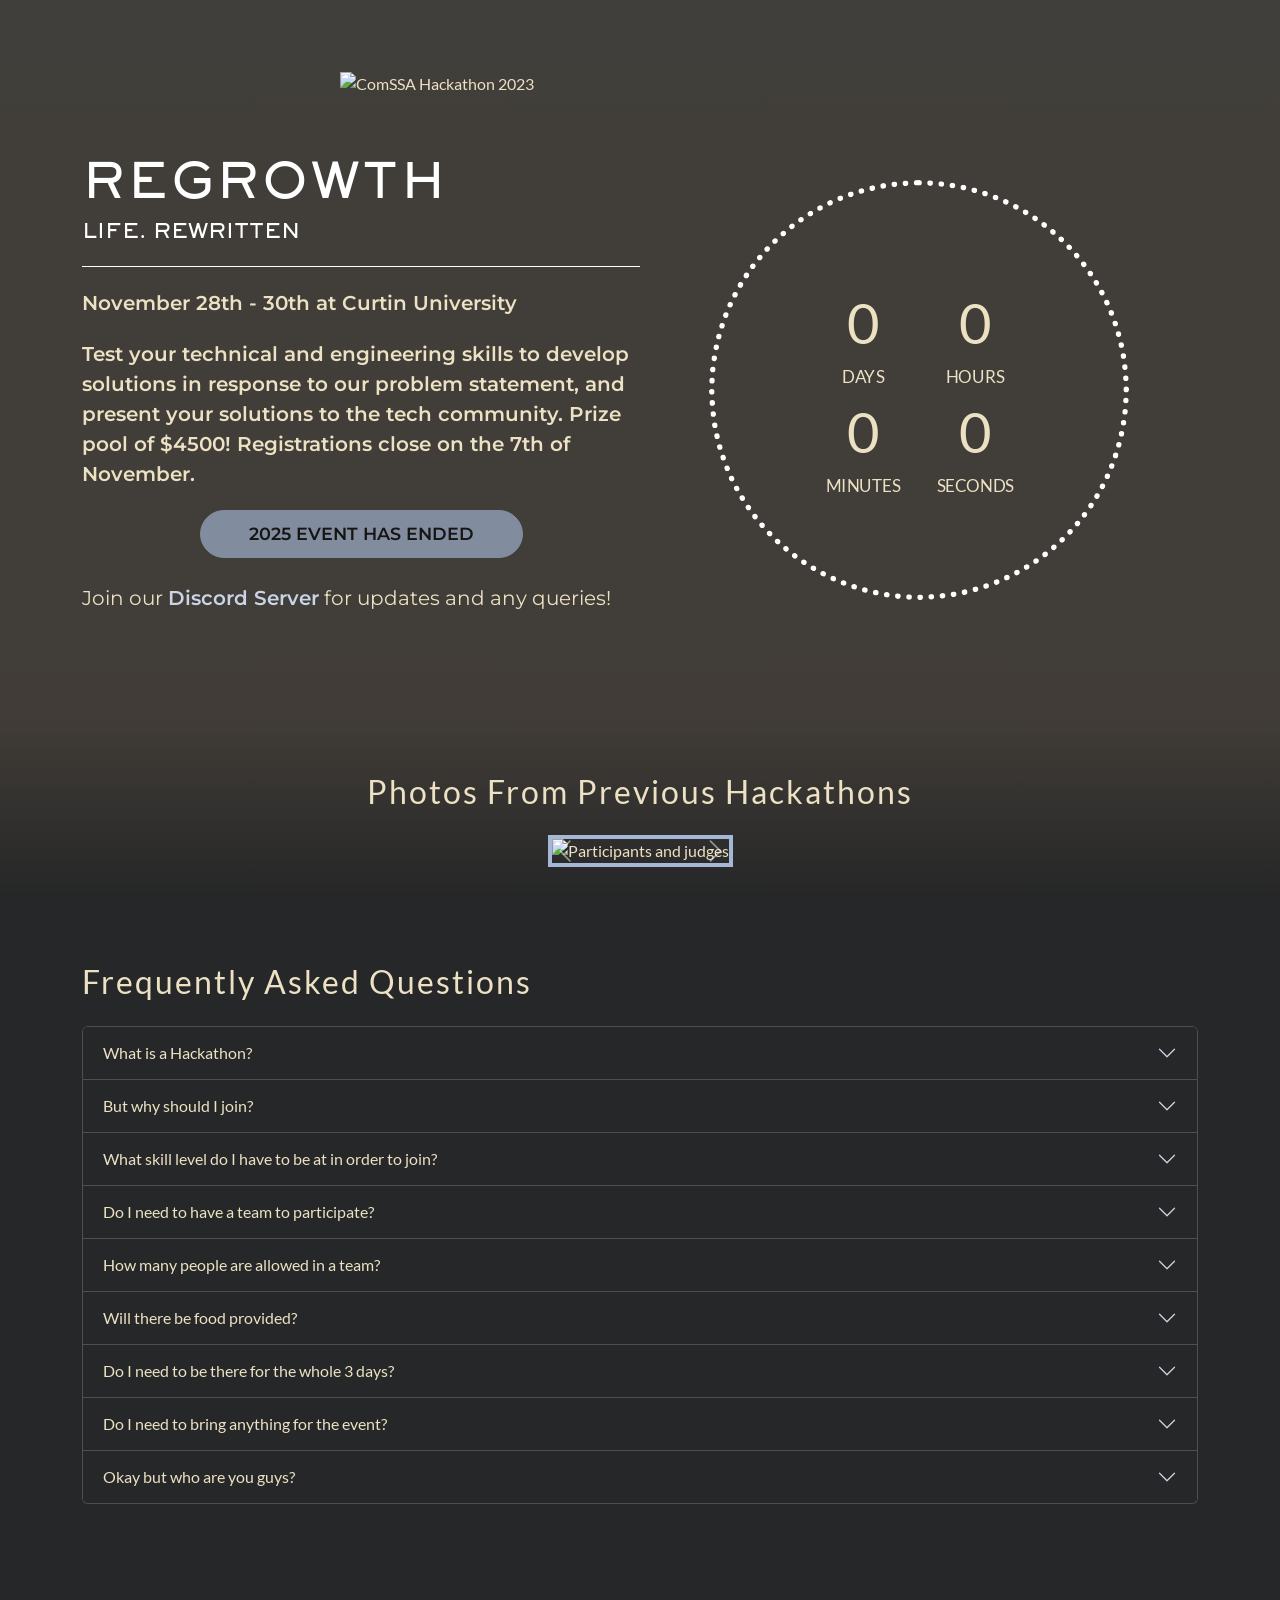
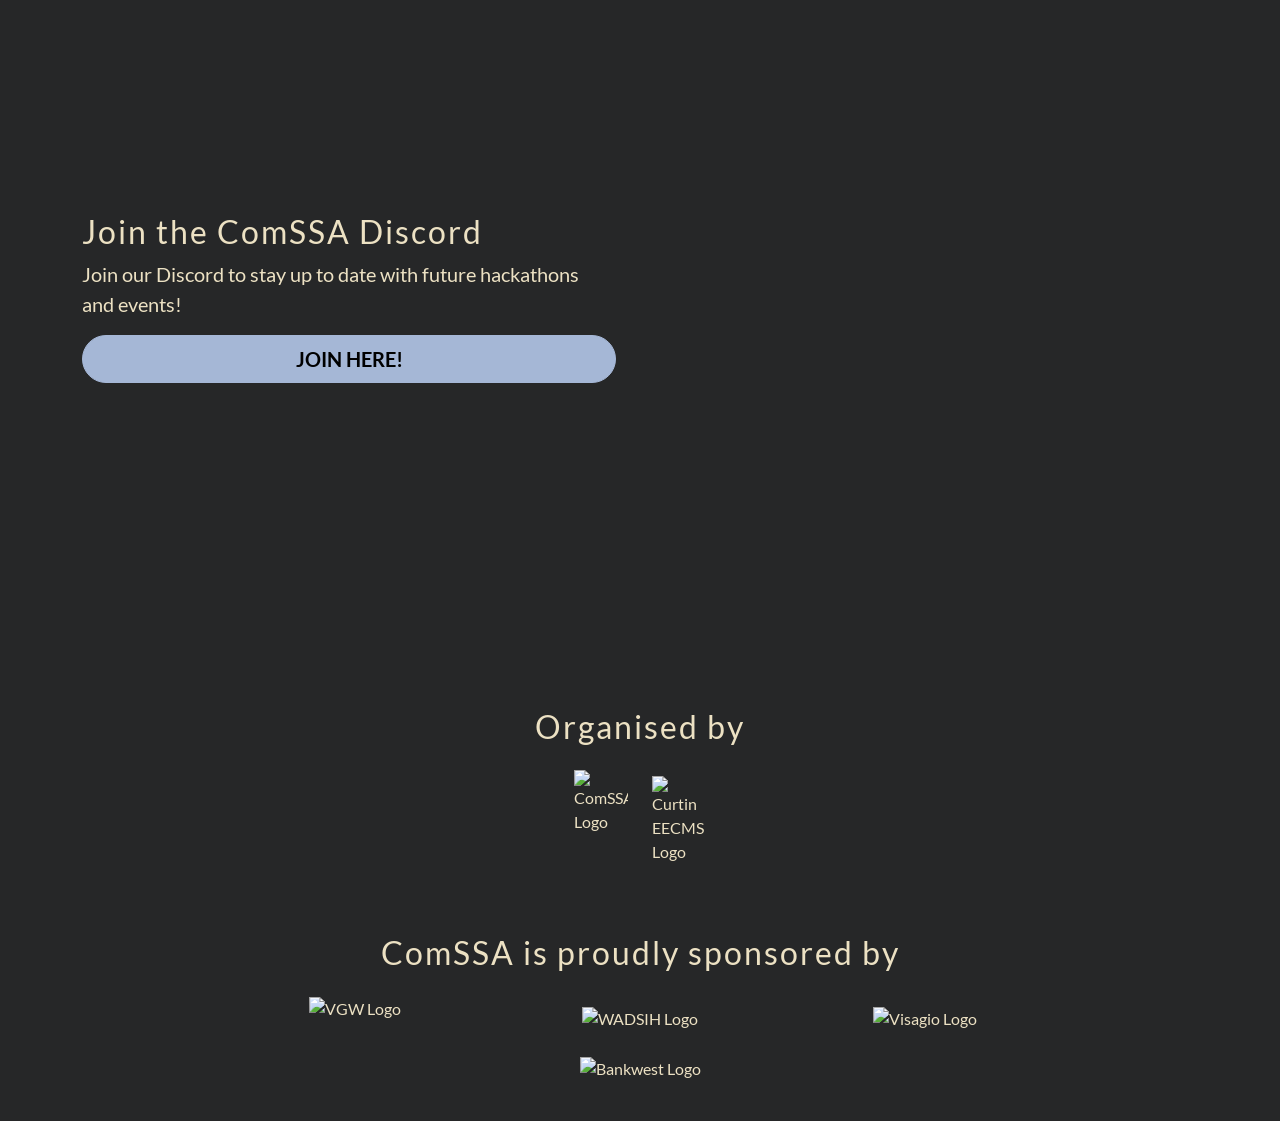
==== commit a0fa07a5: "Updated for 2025" ====
--- a/index.html
+++ b/index.html
@@ -76,7 +76,7 @@
                         <div class="col-12 my-3">
                             <div class="d-flex flex-column">
                                 <div class="d-flex justify-content-center pb-4">
-                                    <img src="https://res.cloudinary.com/dec6mijn3/image/upload/v1727242595/Hackathon/hackathon2024p2/LOGO.svg"
+                                    <img src="https://res.cloudinary.com/dec6mijn3/image/upload/v1757823388/Hackathon/hackathon2025/Hackathon_logo_iuwyox.png"
                                         class="mx-4 main-image" alt="ComSSA Hackathon 2023">
                                 </div>
                             </div>
@@ -86,21 +86,21 @@
                         <div class="d-flex flex-column flex-lg-row text-left">
                             <div class="col-12 col-lg-6 mt-3 mb-5">
                                 <!-- Welcome text -->
-                                <h1 class="welcome-text text-primary sackers">New Light</h1>
+                                <h1 class="welcome-text text-primary sackers">REGROWTH</h1>
 
                                 <div class="d-flex mb-3">
-                                    <h5 class="tagline-text text-secondary sackers fw-bold"><i>This World. Another
-                                            Life.</i></h5>
+                                    <h5 class="tagline-text text-primary sackers ">Life. Rewritten
+                                            </h5>
                                 </div>
 
                                 <div class="d-flex justify-content-center mt-1 mb-4">
-                                    <div class="hl bg-primary"></div>
+                                    <div class="hl" style = "background-color: #ffffff;"></div>
                                 </div>
 
 
                                 <!-- Date -->
                                 <div class="d-flex mb-3">
-                                    <h5 class="montserrat fw-bold text-primary">December 6th - 8th at Curtin University
+                                    <h5 class="montserrat fw-bold custom-date">November 28th - 30th at Curtin University
                                     </h5>
                                 </div>
 
@@ -108,18 +108,18 @@
                                     <p class="montserrat fw-bold" style="max-width: 50ch;">Test your technical and
                                         engineering skills to develop solutions
                                         in response to our problem statement, and present your solutions to the tech
-                                        community. Prize pool of $4500! Registrations close on the 24th of November.</p>
+                                        community. Prize pool of $4500! Registrations close on the 7th of November.</p>
                                 </div>
 
                                 <!-- Registration -->
                                 <div id="registration-button" class="text-center">
                                     <a href="#" class="btn btn-primary btn-lg rounded-pill disabled" role="button"
                                         aria-pressed="true">
-                                        <span class="mx-4 fw-bold text-uppercase montserrat">2024 Event Has Ended</span>
+                                        <span class="mx-4 fw-bold text-uppercase montserrat">2025 Event Has Ended</span>
                                     </a>
                                 </div>
 
-                                <p class="montserrat">Join our <a href="https://discord.gg/fDeUrgwq97"
+                                <p class="montserrat">Join our <a href="https://discord.gg/AGxetZdfBC"
                                         class="fw-bold">Discord Server</a> for updates and any queries!</p>
 
                             </div>
@@ -186,29 +186,29 @@
                         <div class="col-12 my-5 pt-5 d-flex flex-column align-items-center">
                             <h2 class="mb-4">Photos From Previous Hackathons</h2>
                             <div id="carousel" class="carousel slide border border-4 border-primary"
-                                data-ride="carousel">
+                                data-bs-ride="carousel">
                                 <ol class="carousel-indicators">
-                                    <li data-target="#carousel" data-slide-to="0" class="active"></li>
-                                    <li data-target="#carousel" data-slide-to="1"></li>
-                                    <li data-target="#carousel" data-slide-to="2"></li>
-                                    <li data-target="#carousel" data-slide-to="3"></li>
-                                    <li data-target="#carousel" data-slide-to="4"></li>
-                                    <li data-target="#carousel" data-slide-to="5"></li>
-                                    <li data-target="#carousel" data-slide-to="6"></li>
-                                    <li data-target="#carousel" data-slide-to="7"></li>
-                                    <li data-target="#carousel" data-slide-to="8"></li>
-                                    <li data-target="#carousel" data-slide-to="9"></li>
-                                    <li data-target="#carousel" data-slide-to="10"></li>
-                                    <li data-target="#carousel" data-slide-to="11"></li>
-                                    <li data-target="#carousel" data-slide-to="12"></li>
-                                    <li data-target="#carousel" data-slide-to="13"></li>
-                                    <li data-target="#carousel" data-slide-to="14"></li>
-                                    <li data-target="#carousel" data-slide-to="15"></li>
-                                    <li data-target="#carousel" data-slide-to="16"></li>
-                                    <li data-target="#carousel" data-slide-to="17"></li>
-                                    <li data-target="#carousel" data-slide-to="18"></li>
-                                    <li data-target="#carousel" data-slide-to="19"></li>
-                                    <li data-target="#carousel" data-slide-to="20"></li>
+                                    <li data-bs-target="#carousel" data-bs-slide-to="0" class="active"></li>
+                                    <li data-bs-target="#carousel" data-bs-slide-to="1"></li>
+                                    <li data-bs-target="#carousel" data-bs-slide-to="2"></li>
+                                    <li data-bs-target="#carousel" data-bs-slide-to="3"></li>
+                                    <li data-bs-target="#carousel" data-bs-slide-to="4"></li>
+                                    <li data-bs-target="#carousel" data-bs-slide-to="5"></li>
+                                    <li data-bs-target="#carousel" data-bs-slide-to="6"></li>
+                                    <li data-bs-target="#carousel" data-bs-slide-to="7"></li>
+                                    <li data-bs-target="#carousel" data-bs-slide-to="8"></li>
+                                    <li data-bs-target="#carousel" data-bs-slide-to="9"></li>
+                                    <li data-bs-target="#carousel" data-bs-slide-to="10"></li>
+                                    <li data-bs-target="#carousel" data-bs-slide-to="11"></li>
+                                    <li data-bs-target="#carousel" data-bs-slide-to="12"></li>
+                                    <li data-bs-target="#carousel" data-bs-slide-to="13"></li>
+                                    <li data-bs-target="#carousel" data-bs-slide-to="14"></li>
+                                    <li data-bs-target="#carousel" data-bs-slide-to="15"></li>
+                                    <li data-bs-target="#carousel" data-bs-slide-to="16"></li>
+                                    <li data-bs-target="#carousel" data-bs-slide-to="17"></li>
+                                    <li data-bs-target="#carousel" data-bs-slide-to="18"></li>
+                                    <li data-bs-target="#carousel" data-bs-slide-to="19"></li>
+                                    <li data-bs-target="#carousel" data-bs-slide-to="20"></li>
                                 </ol>
                                 <div class="carousel-inner">
                                     <!-- 2024 PERTH S1 -->
@@ -417,20 +417,18 @@
                              </div>
                          </div> -->
                                 </div>
-                                <a class="carousel-control-prev" href="#carousel" role="button" data-slide="prev">
+                                <a class="carousel-control-prev" href="#carousel" role="button" data-bs-slide="prev">
                                     <span class="carousel-control-prev-icon" aria-hidden="true"></span>
-                                    <span class="sr-only">Previous</span>
+                                    <span class="visually-hidden">Previous</span>
                                 </a>
-                                <a class="carousel-control-next" href="#carousel" role="button" data-slide="next">
+                                <a class="carousel-control-next" href="#carousel" role="button" data-bs-slide="next">
                                     <span class="carousel-control-next-icon" aria-hidden="true"></span>
-                                    <span class="sr-only">Next</span>
+                                    <span class="visually-hidden">Next</span>
                                 </a>
                             </div>
 
-                            <script src="https://code.jquery.com/jquery-3.2.1.slim.min.js"></script>
-                            <script
-                                src="https://cdnjs.cloudflare.com/ajax/libs/popper.js/1.12.9/umd/popper.min.js"></script>
-                            <script src="https://maxcdn.bootstrapcdn.com/bootstrap/4.0.0/js/bootstrap.min.js"></script>
+                            <script src="https://cdn.jsdelivr.net/npm/bootstrap@5.3.2/dist/js/bootstrap.bundle.min.js"></script>
+
                         </div>
 
                         <!-- FAQ -->
@@ -439,12 +437,12 @@
                             <div class="accordion" id="accordion">
                                 <div class="accordion-item">
                                     <h2 class="accordion-header">
-                                        <button class="accordion-button" type="button" data-bs-toggle="collapse"
-                                            data-bs-target="#collapse1" aria-expanded="true" aria-controls="collapse1">
+                                        <button class="accordion-button collapsed" type="button" data-bs-toggle="collapse"
+                                            data-bs-target="#collapse1" aria-expanded="false" aria-controls="collapse1">
                                             What is a Hackathon?
                                         </button>
                                     </h2>
-                                    <div id="collapse1" class="accordion-collapse collapse show"
+                                    <div id="collapse1" class="accordion-collapse collapse"
                                         data-bs-parent="#accordion">
                                         <div class="accordion-body">
                                             A Hackathon is an exciting event where participants come together to tackle
@@ -658,9 +656,9 @@
                                     <img src="https://res.cloudinary.com/dec6mijn3/image/upload/v1679834808/ComSSA-Website/Sponsors/bankwest.png"
                                         class="img-fluid" alt="Bankwest Logo">
                                 </div>
-                                <div class="col-6 col-lg-3 d-flex align-items-center justify-content-center mb-3">
+                                <!-- <div class="col-6 col-lg-3 d-flex align-items-center justify-content-center mb-3">
                                     <img src="https://res.cloudinary.com/dec6mijn3/image/upload/v1686989834/ComSSA-Website/Sponsors/atlassian-white.svg"
-                                        class="img-fluid" alt="Mechanical Rocks Logo" style="height: 90%">
+                                        class="img-fluid" alt="Mechanical Rocks Logo" style="height: 90%"> -->
                                 </div>
                             </div>
                         </div>
--- a/styles.css
+++ b/styles.css
@@ -4,16 +4,25740 @@
     appearance: none;
     -webkit-appearance: none;
 }
-    .carousel .carousel-caption h5 {
+
+.carousel .carousel-caption h5 {
     background: rgba(38, 39, 40, 0.66);
     padding: 5px 0;
 }
+
 /*!
  * Bootstrap  v5.3.3 (https://getbootstrap.com/)
  * Copyright 2011-2024 The Bootstrap Authors
  * Licensed under MIT (https://github.com/twbs/bootstrap/blob/main/LICENSE)
- */:root,[data-bs-theme=light]{--bs-blue: #0d6efd;--bs-indigo: #6610f2;--bs-purple: #6f42c1;--bs-pink: #d63384;--bs-red: #dc3545;--bs-orange: #fd7e14;--bs-yellow: #ffc107;--bs-green: #198754;--bs-teal: #20c997;--bs-cyan: #0dcaf0;--bs-black: #000;--bs-white: #fff;--bs-gray: #6c757d;--bs-gray-dark: #343a40;--bs-gray-100: #f8f9fa;--bs-gray-200: #e9ecef;--bs-gray-300: #dee2e6;--bs-gray-400: #ced4da;--bs-gray-500: #adb5bd;--bs-gray-600: #6c757d;--bs-gray-700: #495057;--bs-gray-800: #343a40;--bs-gray-900: #212529;--bs-primary: #a5b7d6;--bs-secondary: #523034;--bs-success: #198754;--bs-info: #5c728f;--bs-warning: #ffc107;--bs-danger: #dc3545;--bs-light: #f8f9fa;--bs-dark: #262728;--bs-primary-rgb: 165, 183, 214;--bs-secondary-rgb: 82, 48, 52;--bs-success-rgb: 25, 135, 84;--bs-info-rgb: 92, 114, 143;--bs-warning-rgb: 255, 193, 7;--bs-danger-rgb: 220, 53, 69;--bs-light-rgb: 248, 249, 250;--bs-dark-rgb: 38, 39, 40;--bs-primary-text-emphasis: #424956;--bs-secondary-text-emphasis: #211315;--bs-success-text-emphasis: #0a3622;--bs-info-text-emphasis: #252e39;--bs-warning-text-emphasis: #664d03;--bs-danger-text-emphasis: #58151c;--bs-light-text-emphasis: #495057;--bs-dark-text-emphasis: #495057;--bs-primary-bg-subtle: #edf1f7;--bs-secondary-bg-subtle: #dcd6d6;--bs-success-bg-subtle: #d1e7dd;--bs-info-bg-subtle: #dee3e9;--bs-warning-bg-subtle: #fff3cd;--bs-danger-bg-subtle: #f8d7da;--bs-light-bg-subtle: #fcfcfd;--bs-dark-bg-subtle: #ced4da;--bs-primary-border-subtle: #dbe2ef;--bs-secondary-border-subtle: #baacae;--bs-success-border-subtle: #a3cfbb;--bs-info-border-subtle: #bec7d2;--bs-warning-border-subtle: #ffe69c;--bs-danger-border-subtle: #f1aeb5;--bs-light-border-subtle: #e9ecef;--bs-dark-border-subtle: #adb5bd;--bs-white-rgb: 255, 255, 255;--bs-black-rgb: 0, 0, 0;--bs-font-sans-serif: system-ui, -apple-system, "Segoe UI", Roboto, "Helvetica Neue", "Noto Sans", "Liberation Sans", Arial, sans-serif, "Apple Color Emoji", "Segoe UI Emoji", "Segoe UI Symbol", "Noto Color Emoji";--bs-font-monospace: SFMono-Regular, Menlo, Monaco, Consolas, "Liberation Mono", "Courier New", monospace;--bs-gradient: linear-gradient(180deg, rgba(255, 255, 255, .15), rgba(255, 255, 255, 0));--bs-body-font-family: var(--bs-font-sans-serif);--bs-body-font-size: 1rem;--bs-body-font-weight: 400;--bs-body-line-height: 1.5;--bs-body-color: #212529;--bs-body-color-rgb: 33, 37, 41;--bs-body-bg: #fff;--bs-body-bg-rgb: 255, 255, 255;--bs-emphasis-color: #000;--bs-emphasis-color-rgb: 0, 0, 0;--bs-secondary-color: rgba(33, 37, 41, .75);--bs-secondary-color-rgb: 33, 37, 41;--bs-secondary-bg: #e9ecef;--bs-secondary-bg-rgb: 233, 236, 239;--bs-tertiary-color: rgba(33, 37, 41, .5);--bs-tertiary-color-rgb: 33, 37, 41;--bs-tertiary-bg: #f8f9fa;--bs-tertiary-bg-rgb: 248, 249, 250;--bs-heading-color: inherit;--bs-link-color: #a5b7d6;--bs-link-color-rgb: 165, 183, 214;--bs-link-decoration: underline;--bs-link-hover-color: #8492ab;--bs-link-hover-color-rgb: 132, 146, 171;--bs-code-color: #d63384;--bs-highlight-color: #212529;--bs-highlight-bg: #fff3cd;--bs-border-width: 1px;--bs-border-style: solid;--bs-border-color: #dee2e6;--bs-border-color-translucent: rgba(0, 0, 0, .175);--bs-border-radius: .375rem;--bs-border-radius-sm: .25rem;--bs-border-radius-lg: .5rem;--bs-border-radius-xl: 1rem;--bs-border-radius-xxl: 2rem;--bs-border-radius-2xl: var(--bs-border-radius-xxl);--bs-border-radius-pill: 50rem;--bs-box-shadow: 0 .5rem 1rem rgba(0, 0, 0, .15);--bs-box-shadow-sm: 0 .125rem .25rem rgba(0, 0, 0, .075);--bs-box-shadow-lg: 0 1rem 3rem rgba(0, 0, 0, .175);--bs-box-shadow-inset: inset 0 1px 2px rgba(0, 0, 0, .075);--bs-focus-ring-width: .25rem;--bs-focus-ring-opacity: .25;--bs-focus-ring-color: rgba(165, 183, 214, .25);--bs-form-valid-color: #198754;--bs-form-valid-border-color: #198754;--bs-form-invalid-color: #dc3545;--bs-form-invalid-border-color: #dc3545}[data-bs-theme=dark]{color-scheme:dark;--bs-body-color: #ece1c3;--bs-body-color-rgb: 236, 225, 195;--bs-body-bg: #262728;--bs-body-bg-rgb: 38, 39, 40;--bs-emphasis-color: #fff;--bs-emphasis-color-rgb: 255, 255, 255;--bs-secondary-color: rgba(236, 225, 195, .75);--bs-secondary-color-rgb: 236, 225, 195;--bs-secondary-bg: #343a40;--bs-secondary-bg-rgb: 52, 58, 64;--bs-tertiary-color: rgba(236, 225, 195, .5);--bs-tertiary-color-rgb: 236, 225, 195;--bs-tertiary-bg: #2b3035;--bs-tertiary-bg-rgb: 43, 48, 53;--bs-primary-text-emphasis: #c9d4e6;--bs-secondary-text-emphasis: #978385;--bs-success-text-emphasis: #75b798;--bs-info-text-emphasis: #9daabc;--bs-warning-text-emphasis: #ffda6a;--bs-danger-text-emphasis: #ea868f;--bs-light-text-emphasis: #f8f9fa;--bs-dark-text-emphasis: #dee2e6;--bs-primary-bg-subtle: #21252b;--bs-secondary-bg-subtle: #100a0a;--bs-success-bg-subtle: #051b11;--bs-info-bg-subtle: #12171d;--bs-warning-bg-subtle: #332701;--bs-danger-bg-subtle: #2c0b0e;--bs-light-bg-subtle: #343a40;--bs-dark-bg-subtle: #1a1d20;--bs-primary-border-subtle: #636e80;--bs-secondary-border-subtle: #311d1f;--bs-success-border-subtle: #0f5132;--bs-info-border-subtle: #374456;--bs-warning-border-subtle: #997404;--bs-danger-border-subtle: #842029;--bs-light-border-subtle: #495057;--bs-dark-border-subtle: #343a40;--bs-heading-color: inherit;--bs-link-color: #c9d4e6;--bs-link-hover-color: #d4ddeb;--bs-link-color-rgb: 201, 212, 230;--bs-link-hover-color-rgb: 212, 221, 235;--bs-code-color: #e685b5;--bs-highlight-color: #ece1c3;--bs-highlight-bg: #664d03;--bs-border-color: #495057;--bs-border-color-translucent: rgba(255, 255, 255, .15);--bs-form-valid-color: #75b798;--bs-form-valid-border-color: #75b798;--bs-form-invalid-color: #ea868f;--bs-form-invalid-border-color: #ea868f}*,*:before,*:after{box-sizing:border-box}@media (prefers-reduced-motion: no-preference){:root{scroll-behavior:smooth}}body{margin:0;font-family:var(--bs-body-font-family);font-size:var(--bs-body-font-size);font-weight:var(--bs-body-font-weight);line-height:var(--bs-body-line-height);color:var(--bs-body-color);text-align:var(--bs-body-text-align);background-color:var(--bs-body-bg);-webkit-text-size-adjust:100%;-webkit-tap-highlight-color:rgba(0,0,0,0)}hr{margin:1rem 0;color:inherit;border:0;border-top:var(--bs-border-width) solid;opacity:.25}h6,.h6,h5,.h5,h4,.h4,h3,.h3,h2,.h2,h1,.h1{margin-top:0;margin-bottom:.5rem;font-weight:500;line-height:1.2;color:var(--bs-heading-color)}h1,.h1{font-size:calc(1.375rem + 1.5vw)}@media (min-width: 1200px){h1,.h1{font-size:2.5rem}}h2,.h2{font-size:calc(1.325rem + .9vw)}@media (min-width: 1200px){h2,.h2{font-size:2rem}}h3,.h3{font-size:calc(1.3rem + .6vw)}@media (min-width: 1200px){h3,.h3{font-size:1.75rem}}h4,.h4{font-size:calc(1.275rem + .3vw)}@media (min-width: 1200px){h4,.h4{font-size:1.5rem}}h5,.h5{font-size:1.25rem}h6,.h6{font-size:1rem}p{margin-top:0;margin-bottom:1rem}abbr[title]{text-decoration:underline dotted;cursor:help;text-decoration-skip-ink:none}address{margin-bottom:1rem;font-style:normal;line-height:inherit}ol,ul{padding-left:2rem}ol,ul,dl{margin-top:0;margin-bottom:1rem}ol ol,ul ul,ol ul,ul ol{margin-bottom:0}dt{font-weight:700}dd{margin-bottom:.5rem;margin-left:0}blockquote{margin:0 0 1rem}b,strong{font-weight:bolder}small,.small{font-size:.875em}mark,.mark{padding:.1875em;color:var(--bs-highlight-color);background-color:var(--bs-highlight-bg)}sub,sup{position:relative;font-size:.75em;line-height:0;vertical-align:baseline}sub{bottom:-.25em}sup{top:-.5em}a{color:rgba(var(--bs-link-color-rgb),var(--bs-link-opacity, 1));text-decoration:underline}a:hover{--bs-link-color-rgb: var(--bs-link-hover-color-rgb)}a:not([href]):not([class]),a:not([href]):not([class]):hover{color:inherit;text-decoration:none}pre,code,kbd,samp{font-family:var(--bs-font-monospace);font-size:1em}pre{display:block;margin-top:0;margin-bottom:1rem;overflow:auto;font-size:.875em}pre code{font-size:inherit;color:inherit;word-break:normal}code{font-size:.875em;color:var(--bs-code-color);word-wrap:break-word}a>code{color:inherit}kbd{padding:.1875rem .375rem;font-size:.875em;color:var(--bs-body-bg);background-color:var(--bs-body-color);border-radius:.25rem}kbd kbd{padding:0;font-size:1em}figure{margin:0 0 1rem}img,svg{vertical-align:middle}table{caption-side:bottom;border-collapse:collapse}caption{padding-top:.5rem;padding-bottom:.5rem;color:var(--bs-secondary-color);text-align:left}th{text-align:inherit;text-align:-webkit-match-parent}thead,tbody,tfoot,tr,td,th{border-color:inherit;border-style:solid;border-width:0}label{display:inline-block}button{border-radius:0}button:focus:not(:focus-visible){outline:0}input,button,select,optgroup,textarea{margin:0;font-family:inherit;font-size:inherit;line-height:inherit}button,select{text-transform:none}[role=button]{cursor:pointer}select{word-wrap:normal}select:disabled{opacity:1}[list]:not([type=date]):not([type=datetime-local]):not([type=month]):not([type=week]):not([type=time])::-webkit-calendar-picker-indicator{display:none!important}button,[type=button],[type=reset],[type=submit]{-webkit-appearance:button}button:not(:disabled),[type=button]:not(:disabled),[type=reset]:not(:disabled),[type=submit]:not(:disabled){cursor:pointer}::-moz-focus-inner{padding:0;border-style:none}textarea{resize:vertical}fieldset{min-width:0;padding:0;margin:0;border:0}legend{float:left;width:100%;padding:0;margin-bottom:.5rem;font-size:calc(1.275rem + .3vw);line-height:inherit}@media (min-width: 1200px){legend{font-size:1.5rem}}legend+*{clear:left}::-webkit-datetime-edit-fields-wrapper,::-webkit-datetime-edit-text,::-webkit-datetime-edit-minute,::-webkit-datetime-edit-hour-field,::-webkit-datetime-edit-day-field,::-webkit-datetime-edit-month-field,::-webkit-datetime-edit-year-field{padding:0}::-webkit-inner-spin-button{height:auto}[type=search]{-webkit-appearance:textfield;outline-offset:-2px}::-webkit-search-decoration{-webkit-appearance:none}::-webkit-color-swatch-wrapper{padding:0}::file-selector-button{font:inherit;-webkit-appearance:button}output{display:inline-block}iframe{border:0}summary{display:list-item;cursor:pointer}progress{vertical-align:baseline}[hidden]{display:none!important}.lead{font-size:1.25rem;font-weight:300}.display-1{font-size:calc(1.625rem + 4.5vw);font-weight:300;line-height:1.2}@media (min-width: 1200px){.display-1{font-size:5rem}}.display-2{font-size:calc(1.575rem + 3.9vw);font-weight:300;line-height:1.2}@media (min-width: 1200px){.display-2{font-size:4.5rem}}.display-3{font-size:calc(1.525rem + 3.3vw);font-weight:300;line-height:1.2}@media (min-width: 1200px){.display-3{font-size:4rem}}.display-4{font-size:calc(1.475rem + 2.7vw);font-weight:300;line-height:1.2}@media (min-width: 1200px){.display-4{font-size:3.5rem}}.display-5{font-size:calc(1.425rem + 2.1vw);font-weight:300;line-height:1.2}@media (min-width: 1200px){.display-5{font-size:3rem}}.display-6{font-size:calc(1.375rem + 1.5vw);font-weight:300;line-height:1.2}@media (min-width: 1200px){.display-6{font-size:2.5rem}}.list-unstyled,.list-inline{padding-left:0;list-style:none}.list-inline-item{display:inline-block}.list-inline-item:not(:last-child){margin-right:.5rem}.initialism{font-size:.875em;text-transform:uppercase}.blockquote{margin-bottom:1rem;font-size:1.25rem}.blockquote>:last-child{margin-bottom:0}.blockquote-footer{margin-top:-1rem;margin-bottom:1rem;font-size:.875em;color:#6c757d}.blockquote-footer:before{content:"\2014\a0"}.img-fluid{max-width:100%;height:auto}.img-thumbnail{padding:.25rem;background-color:var(--bs-body-bg);border:var(--bs-border-width) solid var(--bs-border-color);border-radius:var(--bs-border-radius);max-width:100%;height:auto}.figure{display:inline-block}.figure-img{margin-bottom:.5rem;line-height:1}.figure-caption{font-size:.875em;color:var(--bs-secondary-color)}.container,.container-fluid,.container-xxl,.container-xl,.container-lg,.container-md,.container-sm{--bs-gutter-x: 1.5rem;--bs-gutter-y: 0;width:100%;padding-right:calc(var(--bs-gutter-x) * .5);padding-left:calc(var(--bs-gutter-x) * .5);margin-right:auto;margin-left:auto}@media (min-width: 576px){.container-sm,.container{max-width:540px}}@media (min-width: 768px){.container-md,.container-sm,.container{max-width:720px}}@media (min-width: 992px){.container-lg,.container-md,.container-sm,.container{max-width:960px}}@media (min-width: 1200px){.container-xl,.container-lg,.container-md,.container-sm,.container{max-width:1140px}}@media (min-width: 1400px){.container-xxl,.container-xl,.container-lg,.container-md,.container-sm,.container{max-width:1320px}}:root{--bs-breakpoint-xs: 0;--bs-breakpoint-sm: 576px;--bs-breakpoint-md: 768px;--bs-breakpoint-lg: 992px;--bs-breakpoint-xl: 1200px;--bs-breakpoint-xxl: 1400px}.row{--bs-gutter-x: 1.5rem;--bs-gutter-y: 0;display:flex;flex-wrap:wrap;margin-top:calc(-1 * var(--bs-gutter-y));margin-right:calc(-.5 * var(--bs-gutter-x));margin-left:calc(-.5 * var(--bs-gutter-x))}.row>*{flex-shrink:0;width:100%;max-width:100%;padding-right:calc(var(--bs-gutter-x) * .5);padding-left:calc(var(--bs-gutter-x) * .5);margin-top:var(--bs-gutter-y)}.col{flex:1 0 0%}.row-cols-auto>*{flex:0 0 auto;width:auto}.row-cols-1>*{flex:0 0 auto;width:100%}.row-cols-2>*{flex:0 0 auto;width:50%}.row-cols-3>*{flex:0 0 auto;width:33.33333333%}.row-cols-4>*{flex:0 0 auto;width:25%}.row-cols-5>*{flex:0 0 auto;width:20%}.row-cols-6>*{flex:0 0 auto;width:16.66666667%}.col-auto{flex:0 0 auto;width:auto}.col-1{flex:0 0 auto;width:8.33333333%}.col-2{flex:0 0 auto;width:16.66666667%}.col-3{flex:0 0 auto;width:25%}.col-4{flex:0 0 auto;width:33.33333333%}.col-5{flex:0 0 auto;width:41.66666667%}.col-6{flex:0 0 auto;width:50%}.col-7{flex:0 0 auto;width:58.33333333%}.col-8{flex:0 0 auto;width:66.66666667%}.col-9{flex:0 0 auto;width:75%}.col-10{flex:0 0 auto;width:83.33333333%}.col-11{flex:0 0 auto;width:91.66666667%}.col-12{flex:0 0 auto;width:100%}.offset-1{margin-left:8.33333333%}.offset-2{margin-left:16.66666667%}.offset-3{margin-left:25%}.offset-4{margin-left:33.33333333%}.offset-5{margin-left:41.66666667%}.offset-6{margin-left:50%}.offset-7{margin-left:58.33333333%}.offset-8{margin-left:66.66666667%}.offset-9{margin-left:75%}.offset-10{margin-left:83.33333333%}.offset-11{margin-left:91.66666667%}.g-0,.gx-0{--bs-gutter-x: 0}.g-0,.gy-0{--bs-gutter-y: 0}.g-1,.gx-1{--bs-gutter-x: .25rem}.g-1,.gy-1{--bs-gutter-y: .25rem}.g-2,.gx-2{--bs-gutter-x: .5rem}.g-2,.gy-2{--bs-gutter-y: .5rem}.g-3,.gx-3{--bs-gutter-x: 1rem}.g-3,.gy-3{--bs-gutter-y: 1rem}.g-4,.gx-4{--bs-gutter-x: 1.5rem}.g-4,.gy-4{--bs-gutter-y: 1.5rem}.g-5,.gx-5{--bs-gutter-x: 3rem}.g-5,.gy-5{--bs-gutter-y: 3rem}@media (min-width: 576px){.col-sm{flex:1 0 0%}.row-cols-sm-auto>*{flex:0 0 auto;width:auto}.row-cols-sm-1>*{flex:0 0 auto;width:100%}.row-cols-sm-2>*{flex:0 0 auto;width:50%}.row-cols-sm-3>*{flex:0 0 auto;width:33.33333333%}.row-cols-sm-4>*{flex:0 0 auto;width:25%}.row-cols-sm-5>*{flex:0 0 auto;width:20%}.row-cols-sm-6>*{flex:0 0 auto;width:16.66666667%}.col-sm-auto{flex:0 0 auto;width:auto}.col-sm-1{flex:0 0 auto;width:8.33333333%}.col-sm-2{flex:0 0 auto;width:16.66666667%}.col-sm-3{flex:0 0 auto;width:25%}.col-sm-4{flex:0 0 auto;width:33.33333333%}.col-sm-5{flex:0 0 auto;width:41.66666667%}.col-sm-6{flex:0 0 auto;width:50%}.col-sm-7{flex:0 0 auto;width:58.33333333%}.col-sm-8{flex:0 0 auto;width:66.66666667%}.col-sm-9{flex:0 0 auto;width:75%}.col-sm-10{flex:0 0 auto;width:83.33333333%}.col-sm-11{flex:0 0 auto;width:91.66666667%}.col-sm-12{flex:0 0 auto;width:100%}.offset-sm-0{margin-left:0}.offset-sm-1{margin-left:8.33333333%}.offset-sm-2{margin-left:16.66666667%}.offset-sm-3{margin-left:25%}.offset-sm-4{margin-left:33.33333333%}.offset-sm-5{margin-left:41.66666667%}.offset-sm-6{margin-left:50%}.offset-sm-7{margin-left:58.33333333%}.offset-sm-8{margin-left:66.66666667%}.offset-sm-9{margin-left:75%}.offset-sm-10{margin-left:83.33333333%}.offset-sm-11{margin-left:91.66666667%}.g-sm-0,.gx-sm-0{--bs-gutter-x: 0}.g-sm-0,.gy-sm-0{--bs-gutter-y: 0}.g-sm-1,.gx-sm-1{--bs-gutter-x: .25rem}.g-sm-1,.gy-sm-1{--bs-gutter-y: .25rem}.g-sm-2,.gx-sm-2{--bs-gutter-x: .5rem}.g-sm-2,.gy-sm-2{--bs-gutter-y: .5rem}.g-sm-3,.gx-sm-3{--bs-gutter-x: 1rem}.g-sm-3,.gy-sm-3{--bs-gutter-y: 1rem}.g-sm-4,.gx-sm-4{--bs-gutter-x: 1.5rem}.g-sm-4,.gy-sm-4{--bs-gutter-y: 1.5rem}.g-sm-5,.gx-sm-5{--bs-gutter-x: 3rem}.g-sm-5,.gy-sm-5{--bs-gutter-y: 3rem}}@media (min-width: 768px){.col-md{flex:1 0 0%}.row-cols-md-auto>*{flex:0 0 auto;width:auto}.row-cols-md-1>*{flex:0 0 auto;width:100%}.row-cols-md-2>*{flex:0 0 auto;width:50%}.row-cols-md-3>*{flex:0 0 auto;width:33.33333333%}.row-cols-md-4>*{flex:0 0 auto;width:25%}.row-cols-md-5>*{flex:0 0 auto;width:20%}.row-cols-md-6>*{flex:0 0 auto;width:16.66666667%}.col-md-auto{flex:0 0 auto;width:auto}.col-md-1{flex:0 0 auto;width:8.33333333%}.col-md-2{flex:0 0 auto;width:16.66666667%}.col-md-3{flex:0 0 auto;width:25%}.col-md-4{flex:0 0 auto;width:33.33333333%}.col-md-5{flex:0 0 auto;width:41.66666667%}.col-md-6{flex:0 0 auto;width:50%}.col-md-7{flex:0 0 auto;width:58.33333333%}.col-md-8{flex:0 0 auto;width:66.66666667%}.col-md-9{flex:0 0 auto;width:75%}.col-md-10{flex:0 0 auto;width:83.33333333%}.col-md-11{flex:0 0 auto;width:91.66666667%}.col-md-12{flex:0 0 auto;width:100%}.offset-md-0{margin-left:0}.offset-md-1{margin-left:8.33333333%}.offset-md-2{margin-left:16.66666667%}.offset-md-3{margin-left:25%}.offset-md-4{margin-left:33.33333333%}.offset-md-5{margin-left:41.66666667%}.offset-md-6{margin-left:50%}.offset-md-7{margin-left:58.33333333%}.offset-md-8{margin-left:66.66666667%}.offset-md-9{margin-left:75%}.offset-md-10{margin-left:83.33333333%}.offset-md-11{margin-left:91.66666667%}.g-md-0,.gx-md-0{--bs-gutter-x: 0}.g-md-0,.gy-md-0{--bs-gutter-y: 0}.g-md-1,.gx-md-1{--bs-gutter-x: .25rem}.g-md-1,.gy-md-1{--bs-gutter-y: .25rem}.g-md-2,.gx-md-2{--bs-gutter-x: .5rem}.g-md-2,.gy-md-2{--bs-gutter-y: .5rem}.g-md-3,.gx-md-3{--bs-gutter-x: 1rem}.g-md-3,.gy-md-3{--bs-gutter-y: 1rem}.g-md-4,.gx-md-4{--bs-gutter-x: 1.5rem}.g-md-4,.gy-md-4{--bs-gutter-y: 1.5rem}.g-md-5,.gx-md-5{--bs-gutter-x: 3rem}.g-md-5,.gy-md-5{--bs-gutter-y: 3rem}}@media (min-width: 992px){.col-lg{flex:1 0 0%}.row-cols-lg-auto>*{flex:0 0 auto;width:auto}.row-cols-lg-1>*{flex:0 0 auto;width:100%}.row-cols-lg-2>*{flex:0 0 auto;width:50%}.row-cols-lg-3>*{flex:0 0 auto;width:33.33333333%}.row-cols-lg-4>*{flex:0 0 auto;width:25%}.row-cols-lg-5>*{flex:0 0 auto;width:20%}.row-cols-lg-6>*{flex:0 0 auto;width:16.66666667%}.col-lg-auto{flex:0 0 auto;width:auto}.col-lg-1{flex:0 0 auto;width:8.33333333%}.col-lg-2{flex:0 0 auto;width:16.66666667%}.col-lg-3{flex:0 0 auto;width:25%}.col-lg-4{flex:0 0 auto;width:33.33333333%}.col-lg-5{flex:0 0 auto;width:41.66666667%}.col-lg-6{flex:0 0 auto;width:50%}.col-lg-7{flex:0 0 auto;width:58.33333333%}.col-lg-8{flex:0 0 auto;width:66.66666667%}.col-lg-9{flex:0 0 auto;width:75%}.col-lg-10{flex:0 0 auto;width:83.33333333%}.col-lg-11{flex:0 0 auto;width:91.66666667%}.col-lg-12{flex:0 0 auto;width:100%}.offset-lg-0{margin-left:0}.offset-lg-1{margin-left:8.33333333%}.offset-lg-2{margin-left:16.66666667%}.offset-lg-3{margin-left:25%}.offset-lg-4{margin-left:33.33333333%}.offset-lg-5{margin-left:41.66666667%}.offset-lg-6{margin-left:50%}.offset-lg-7{margin-left:58.33333333%}.offset-lg-8{margin-left:66.66666667%}.offset-lg-9{margin-left:75%}.offset-lg-10{margin-left:83.33333333%}.offset-lg-11{margin-left:91.66666667%}.g-lg-0,.gx-lg-0{--bs-gutter-x: 0}.g-lg-0,.gy-lg-0{--bs-gutter-y: 0}.g-lg-1,.gx-lg-1{--bs-gutter-x: .25rem}.g-lg-1,.gy-lg-1{--bs-gutter-y: .25rem}.g-lg-2,.gx-lg-2{--bs-gutter-x: .5rem}.g-lg-2,.gy-lg-2{--bs-gutter-y: .5rem}.g-lg-3,.gx-lg-3{--bs-gutter-x: 1rem}.g-lg-3,.gy-lg-3{--bs-gutter-y: 1rem}.g-lg-4,.gx-lg-4{--bs-gutter-x: 1.5rem}.g-lg-4,.gy-lg-4{--bs-gutter-y: 1.5rem}.g-lg-5,.gx-lg-5{--bs-gutter-x: 3rem}.g-lg-5,.gy-lg-5{--bs-gutter-y: 3rem}}@media (min-width: 1200px){.col-xl{flex:1 0 0%}.row-cols-xl-auto>*{flex:0 0 auto;width:auto}.row-cols-xl-1>*{flex:0 0 auto;width:100%}.row-cols-xl-2>*{flex:0 0 auto;width:50%}.row-cols-xl-3>*{flex:0 0 auto;width:33.33333333%}.row-cols-xl-4>*{flex:0 0 auto;width:25%}.row-cols-xl-5>*{flex:0 0 auto;width:20%}.row-cols-xl-6>*{flex:0 0 auto;width:16.66666667%}.col-xl-auto{flex:0 0 auto;width:auto}.col-xl-1{flex:0 0 auto;width:8.33333333%}.col-xl-2{flex:0 0 auto;width:16.66666667%}.col-xl-3{flex:0 0 auto;width:25%}.col-xl-4{flex:0 0 auto;width:33.33333333%}.col-xl-5{flex:0 0 auto;width:41.66666667%}.col-xl-6{flex:0 0 auto;width:50%}.col-xl-7{flex:0 0 auto;width:58.33333333%}.col-xl-8{flex:0 0 auto;width:66.66666667%}.col-xl-9{flex:0 0 auto;width:75%}.col-xl-10{flex:0 0 auto;width:83.33333333%}.col-xl-11{flex:0 0 auto;width:91.66666667%}.col-xl-12{flex:0 0 auto;width:100%}.offset-xl-0{margin-left:0}.offset-xl-1{margin-left:8.33333333%}.offset-xl-2{margin-left:16.66666667%}.offset-xl-3{margin-left:25%}.offset-xl-4{margin-left:33.33333333%}.offset-xl-5{margin-left:41.66666667%}.offset-xl-6{margin-left:50%}.offset-xl-7{margin-left:58.33333333%}.offset-xl-8{margin-left:66.66666667%}.offset-xl-9{margin-left:75%}.offset-xl-10{margin-left:83.33333333%}.offset-xl-11{margin-left:91.66666667%}.g-xl-0,.gx-xl-0{--bs-gutter-x: 0}.g-xl-0,.gy-xl-0{--bs-gutter-y: 0}.g-xl-1,.gx-xl-1{--bs-gutter-x: .25rem}.g-xl-1,.gy-xl-1{--bs-gutter-y: .25rem}.g-xl-2,.gx-xl-2{--bs-gutter-x: .5rem}.g-xl-2,.gy-xl-2{--bs-gutter-y: .5rem}.g-xl-3,.gx-xl-3{--bs-gutter-x: 1rem}.g-xl-3,.gy-xl-3{--bs-gutter-y: 1rem}.g-xl-4,.gx-xl-4{--bs-gutter-x: 1.5rem}.g-xl-4,.gy-xl-4{--bs-gutter-y: 1.5rem}.g-xl-5,.gx-xl-5{--bs-gutter-x: 3rem}.g-xl-5,.gy-xl-5{--bs-gutter-y: 3rem}}@media (min-width: 1400px){.col-xxl{flex:1 0 0%}.row-cols-xxl-auto>*{flex:0 0 auto;width:auto}.row-cols-xxl-1>*{flex:0 0 auto;width:100%}.row-cols-xxl-2>*{flex:0 0 auto;width:50%}.row-cols-xxl-3>*{flex:0 0 auto;width:33.33333333%}.row-cols-xxl-4>*{flex:0 0 auto;width:25%}.row-cols-xxl-5>*{flex:0 0 auto;width:20%}.row-cols-xxl-6>*{flex:0 0 auto;width:16.66666667%}.col-xxl-auto{flex:0 0 auto;width:auto}.col-xxl-1{flex:0 0 auto;width:8.33333333%}.col-xxl-2{flex:0 0 auto;width:16.66666667%}.col-xxl-3{flex:0 0 auto;width:25%}.col-xxl-4{flex:0 0 auto;width:33.33333333%}.col-xxl-5{flex:0 0 auto;width:41.66666667%}.col-xxl-6{flex:0 0 auto;width:50%}.col-xxl-7{flex:0 0 auto;width:58.33333333%}.col-xxl-8{flex:0 0 auto;width:66.66666667%}.col-xxl-9{flex:0 0 auto;width:75%}.col-xxl-10{flex:0 0 auto;width:83.33333333%}.col-xxl-11{flex:0 0 auto;width:91.66666667%}.col-xxl-12{flex:0 0 auto;width:100%}.offset-xxl-0{margin-left:0}.offset-xxl-1{margin-left:8.33333333%}.offset-xxl-2{margin-left:16.66666667%}.offset-xxl-3{margin-left:25%}.offset-xxl-4{margin-left:33.33333333%}.offset-xxl-5{margin-left:41.66666667%}.offset-xxl-6{margin-left:50%}.offset-xxl-7{margin-left:58.33333333%}.offset-xxl-8{margin-left:66.66666667%}.offset-xxl-9{margin-left:75%}.offset-xxl-10{margin-left:83.33333333%}.offset-xxl-11{margin-left:91.66666667%}.g-xxl-0,.gx-xxl-0{--bs-gutter-x: 0}.g-xxl-0,.gy-xxl-0{--bs-gutter-y: 0}.g-xxl-1,.gx-xxl-1{--bs-gutter-x: .25rem}.g-xxl-1,.gy-xxl-1{--bs-gutter-y: .25rem}.g-xxl-2,.gx-xxl-2{--bs-gutter-x: .5rem}.g-xxl-2,.gy-xxl-2{--bs-gutter-y: .5rem}.g-xxl-3,.gx-xxl-3{--bs-gutter-x: 1rem}.g-xxl-3,.gy-xxl-3{--bs-gutter-y: 1rem}.g-xxl-4,.gx-xxl-4{--bs-gutter-x: 1.5rem}.g-xxl-4,.gy-xxl-4{--bs-gutter-y: 1.5rem}.g-xxl-5,.gx-xxl-5{--bs-gutter-x: 3rem}.g-xxl-5,.gy-xxl-5{--bs-gutter-y: 3rem}}.table{--bs-table-color-type: initial;--bs-table-bg-type: initial;--bs-table-color-state: initial;--bs-table-bg-state: initial;--bs-table-color: var(--bs-emphasis-color);--bs-table-bg: var(--bs-body-bg);--bs-table-border-color: var(--bs-border-color);--bs-table-accent-bg: transparent;--bs-table-striped-color: var(--bs-emphasis-color);--bs-table-striped-bg: rgba(var(--bs-emphasis-color-rgb), .05);--bs-table-active-color: var(--bs-emphasis-color);--bs-table-active-bg: rgba(var(--bs-emphasis-color-rgb), .1);--bs-table-hover-color: var(--bs-emphasis-color);--bs-table-hover-bg: rgba(var(--bs-emphasis-color-rgb), .075);width:100%;margin-bottom:1rem;vertical-align:top;border-color:var(--bs-table-border-color)}.table>:not(caption)>*>*{padding:.5rem;color:var(--bs-table-color-state, var(--bs-table-color-type, var(--bs-table-color)));background-color:var(--bs-table-bg);border-bottom-width:var(--bs-border-width);box-shadow:inset 0 0 0 9999px var(--bs-table-bg-state, var(--bs-table-bg-type, var(--bs-table-accent-bg)))}.table>tbody{vertical-align:inherit}.table>thead{vertical-align:bottom}.table-group-divider{border-top:calc(var(--bs-border-width) * 2) solid currentcolor}.caption-top{caption-side:top}.table-sm>:not(caption)>*>*{padding:.25rem}.table-bordered>:not(caption)>*{border-width:var(--bs-border-width) 0}.table-bordered>:not(caption)>*>*{border-width:0 var(--bs-border-width)}.table-borderless>:not(caption)>*>*{border-bottom-width:0}.table-borderless>:not(:first-child){border-top-width:0}.table-striped>tbody>tr:nth-of-type(odd)>*{--bs-table-color-type: var(--bs-table-striped-color);--bs-table-bg-type: var(--bs-table-striped-bg)}.table-striped-columns>:not(caption)>tr>:nth-child(even){--bs-table-color-type: var(--bs-table-striped-color);--bs-table-bg-type: var(--bs-table-striped-bg)}.table-active{--bs-table-color-state: var(--bs-table-active-color);--bs-table-bg-state: var(--bs-table-active-bg)}.table-hover>tbody>tr:hover>*{--bs-table-color-state: var(--bs-table-hover-color);--bs-table-bg-state: var(--bs-table-hover-bg)}.table-primary{--bs-table-color: #000;--bs-table-bg: #edf1f7;--bs-table-border-color: #bec1c6;--bs-table-striped-bg: #e1e5eb;--bs-table-striped-color: #000;--bs-table-active-bg: #d5d9de;--bs-table-active-color: #000;--bs-table-hover-bg: #dbdfe4;--bs-table-hover-color: #000;color:var(--bs-table-color);border-color:var(--bs-table-border-color)}.table-secondary{--bs-table-color: #000;--bs-table-bg: #dcd6d6;--bs-table-border-color: #b0abab;--bs-table-striped-bg: #d1cbcb;--bs-table-striped-color: #000;--bs-table-active-bg: #c6c1c1;--bs-table-active-color: #000;--bs-table-hover-bg: #ccc6c6;--bs-table-hover-color: #000;color:var(--bs-table-color);border-color:var(--bs-table-border-color)}.table-success{--bs-table-color: #000;--bs-table-bg: #d1e7dd;--bs-table-border-color: #a7b9b1;--bs-table-striped-bg: #c7dbd2;--bs-table-striped-color: #000;--bs-table-active-bg: #bcd0c7;--bs-table-active-color: #000;--bs-table-hover-bg: #c1d6cc;--bs-table-hover-color: #000;color:var(--bs-table-color);border-color:var(--bs-table-border-color)}.table-info{--bs-table-color: #000;--bs-table-bg: #dee3e9;--bs-table-border-color: #b2b6ba;--bs-table-striped-bg: #d3d8dd;--bs-table-striped-color: #000;--bs-table-active-bg: #c8ccd2;--bs-table-active-color: #000;--bs-table-hover-bg: #cdd2d8;--bs-table-hover-color: #000;color:var(--bs-table-color);border-color:var(--bs-table-border-color)}.table-warning{--bs-table-color: #000;--bs-table-bg: #fff3cd;--bs-table-border-color: #ccc2a4;--bs-table-striped-bg: #f2e7c3;--bs-table-striped-color: #000;--bs-table-active-bg: #e6dbb9;--bs-table-active-color: #000;--bs-table-hover-bg: #ece1be;--bs-table-hover-color: #000;color:var(--bs-table-color);border-color:var(--bs-table-border-color)}.table-danger{--bs-table-color: #000;--bs-table-bg: #f8d7da;--bs-table-border-color: #c6acae;--bs-table-striped-bg: #eccccf;--bs-table-striped-color: #000;--bs-table-active-bg: #dfc2c4;--bs-table-active-color: #000;--bs-table-hover-bg: #e5c7ca;--bs-table-hover-color: #000;color:var(--bs-table-color);border-color:var(--bs-table-border-color)}.table-light{--bs-table-color: #000;--bs-table-bg: #f8f9fa;--bs-table-border-color: #c6c7c8;--bs-table-striped-bg: #ecedee;--bs-table-striped-color: #000;--bs-table-active-bg: #dfe0e1;--bs-table-active-color: #000;--bs-table-hover-bg: #e5e6e7;--bs-table-hover-color: #000;color:var(--bs-table-color);border-color:var(--bs-table-border-color)}.table-dark{--bs-table-color: #fff;--bs-table-bg: #262728;--bs-table-border-color: #515253;--bs-table-striped-bg: #313233;--bs-table-striped-color: #fff;--bs-table-active-bg: #3c3d3e;--bs-table-active-color: #fff;--bs-table-hover-bg: #363738;--bs-table-hover-color: #fff;color:var(--bs-table-color);border-color:var(--bs-table-border-color)}.table-responsive{overflow-x:auto;-webkit-overflow-scrolling:touch}@media (max-width: 575.98px){.table-responsive-sm{overflow-x:auto;-webkit-overflow-scrolling:touch}}@media (max-width: 767.98px){.table-responsive-md{overflow-x:auto;-webkit-overflow-scrolling:touch}}@media (max-width: 991.98px){.table-responsive-lg{overflow-x:auto;-webkit-overflow-scrolling:touch}}@media (max-width: 1199.98px){.table-responsive-xl{overflow-x:auto;-webkit-overflow-scrolling:touch}}@media (max-width: 1399.98px){.table-responsive-xxl{overflow-x:auto;-webkit-overflow-scrolling:touch}}.form-label{margin-bottom:.5rem}.col-form-label{padding-top:calc(.375rem + var(--bs-border-width));padding-bottom:calc(.375rem + var(--bs-border-width));margin-bottom:0;font-size:inherit;line-height:1.5}.col-form-label-lg{padding-top:calc(.5rem + var(--bs-border-width));padding-bottom:calc(.5rem + var(--bs-border-width));font-size:1.25rem}.col-form-label-sm{padding-top:calc(.25rem + var(--bs-border-width));padding-bottom:calc(.25rem + var(--bs-border-width));font-size:.875rem}.form-text{margin-top:.25rem;font-size:.875em;color:var(--bs-secondary-color)}.form-control{display:block;width:100%;padding:.375rem .75rem;font-size:1rem;font-weight:400;line-height:1.5;color:var(--bs-body-color);appearance:none;background-color:var(--bs-body-bg);background-clip:padding-box;border:var(--bs-border-width) solid var(--bs-border-color);border-radius:var(--bs-border-radius);transition:border-color .15s ease-in-out,box-shadow .15s ease-in-out}@media (prefers-reduced-motion: reduce){.form-control{transition:none}}.form-control[type=file]{overflow:hidden}.form-control[type=file]:not(:disabled):not([readonly]){cursor:pointer}.form-control:focus{color:var(--bs-body-color);background-color:var(--bs-body-bg);border-color:#d2dbeb;outline:0;box-shadow:0 0 0 .25rem #a5b7d640}.form-control::-webkit-date-and-time-value{min-width:85px;height:1.5em;margin:0}.form-control::-webkit-datetime-edit{display:block;padding:0}.form-control::placeholder{color:var(--bs-secondary-color);opacity:1}.form-control:disabled{background-color:var(--bs-secondary-bg);opacity:1}.form-control::file-selector-button{padding:.375rem .75rem;margin:-.375rem -.75rem;margin-inline-end:.75rem;color:var(--bs-body-color);background-color:var(--bs-tertiary-bg);pointer-events:none;border-color:inherit;border-style:solid;border-width:0;border-inline-end-width:var(--bs-border-width);border-radius:0;transition:color .15s ease-in-out,background-color .15s ease-in-out,border-color .15s ease-in-out,box-shadow .15s ease-in-out}@media (prefers-reduced-motion: reduce){.form-control::file-selector-button{transition:none}}.form-control:hover:not(:disabled):not([readonly])::file-selector-button{background-color:var(--bs-secondary-bg)}.form-control-plaintext{display:block;width:100%;padding:.375rem 0;margin-bottom:0;line-height:1.5;color:var(--bs-body-color);background-color:transparent;border:solid transparent;border-width:var(--bs-border-width) 0}.form-control-plaintext:focus{outline:0}.form-control-plaintext.form-control-sm,.form-control-plaintext.form-control-lg{padding-right:0;padding-left:0}.form-control-sm{min-height:calc(1.5em + .5rem + calc(var(--bs-border-width) * 2));padding:.25rem .5rem;font-size:.875rem;border-radius:var(--bs-border-radius-sm)}.form-control-sm::file-selector-button{padding:.25rem .5rem;margin:-.25rem -.5rem;margin-inline-end:.5rem}.form-control-lg{min-height:calc(1.5em + 1rem + calc(var(--bs-border-width) * 2));padding:.5rem 1rem;font-size:1.25rem;border-radius:var(--bs-border-radius-lg)}.form-control-lg::file-selector-button{padding:.5rem 1rem;margin:-.5rem -1rem;margin-inline-end:1rem}textarea.form-control{min-height:calc(1.5em + .75rem + calc(var(--bs-border-width) * 2))}textarea.form-control-sm{min-height:calc(1.5em + .5rem + calc(var(--bs-border-width) * 2))}textarea.form-control-lg{min-height:calc(1.5em + 1rem + calc(var(--bs-border-width) * 2))}.form-control-color{width:3rem;height:calc(1.5em + .75rem + calc(var(--bs-border-width) * 2));padding:.375rem}.form-control-color:not(:disabled):not([readonly]){cursor:pointer}.form-control-color::-moz-color-swatch{border:0!important;border-radius:var(--bs-border-radius)}.form-control-color::-webkit-color-swatch{border:0!important;border-radius:var(--bs-border-radius)}.form-control-color.form-control-sm{height:calc(1.5em + .5rem + calc(var(--bs-border-width) * 2))}.form-control-color.form-control-lg{height:calc(1.5em + 1rem + calc(var(--bs-border-width) * 2))}.form-select{--bs-form-select-bg-img: url("data:image/svg+xml,%3csvg xmlns='http://www.w3.org/2000/svg' viewBox='0 0 16 16'%3e%3cpath fill='none' stroke='%23343a40' stroke-linecap='round' stroke-linejoin='round' stroke-width='2' d='m2 5 6 6 6-6'/%3e%3c/svg%3e");display:block;width:100%;padding:.375rem 2.25rem .375rem .75rem;font-size:1rem;font-weight:400;line-height:1.5;color:var(--bs-body-color);appearance:none;background-color:var(--bs-body-bg);background-image:var(--bs-form-select-bg-img),var(--bs-form-select-bg-icon, none);background-repeat:no-repeat;background-position:right .75rem center;background-size:16px 12px;border:var(--bs-border-width) solid var(--bs-border-color);border-radius:var(--bs-border-radius);transition:border-color .15s ease-in-out,box-shadow .15s ease-in-out}@media (prefers-reduced-motion: reduce){.form-select{transition:none}}.form-select:focus{border-color:#d2dbeb;outline:0;box-shadow:0 0 0 .25rem #a5b7d640}.form-select[multiple],.form-select[size]:not([size="1"]){padding-right:.75rem;background-image:none}.form-select:disabled{background-color:var(--bs-secondary-bg)}.form-select:-moz-focusring{color:transparent;text-shadow:0 0 0 var(--bs-body-color)}.form-select-sm{padding-top:.25rem;padding-bottom:.25rem;padding-left:.5rem;font-size:.875rem;border-radius:var(--bs-border-radius-sm)}.form-select-lg{padding-top:.5rem;padding-bottom:.5rem;padding-left:1rem;font-size:1.25rem;border-radius:var(--bs-border-radius-lg)}[data-bs-theme=dark] .form-select{--bs-form-select-bg-img: url("data:image/svg+xml,%3csvg xmlns='http://www.w3.org/2000/svg' viewBox='0 0 16 16'%3e%3cpath fill='none' stroke='%23ece1c3' stroke-linecap='round' stroke-linejoin='round' stroke-width='2' d='m2 5 6 6 6-6'/%3e%3c/svg%3e")}.form-check{display:block;min-height:1.5rem;padding-left:1.5em;margin-bottom:.125rem}.form-check .form-check-input{float:left;margin-left:-1.5em}.form-check-reverse{padding-right:1.5em;padding-left:0;text-align:right}.form-check-reverse .form-check-input{float:right;margin-right:-1.5em;margin-left:0}.form-check-input{--bs-form-check-bg: var(--bs-body-bg);flex-shrink:0;width:1em;height:1em;margin-top:.25em;vertical-align:top;appearance:none;background-color:var(--bs-form-check-bg);background-image:var(--bs-form-check-bg-image);background-repeat:no-repeat;background-position:center;background-size:contain;border:var(--bs-border-width) solid var(--bs-border-color);print-color-adjust:exact}.form-check-input[type=checkbox]{border-radius:.25em}.form-check-input[type=radio]{border-radius:50%}.form-check-input:active{filter:brightness(90%)}.form-check-input:focus{border-color:#d2dbeb;outline:0;box-shadow:0 0 0 .25rem #a5b7d640}.form-check-input:checked{background-color:#a5b7d6;border-color:#a5b7d6}.form-check-input:checked[type=checkbox]{--bs-form-check-bg-image: url("data:image/svg+xml,%3csvg xmlns='http://www.w3.org/2000/svg' viewBox='0 0 20 20'%3e%3cpath fill='none' stroke='%23fff' stroke-linecap='round' stroke-linejoin='round' stroke-width='3' d='m6 10 3 3 6-6'/%3e%3c/svg%3e")}.form-check-input:checked[type=radio]{--bs-form-check-bg-image: url("data:image/svg+xml,%3csvg xmlns='http://www.w3.org/2000/svg' viewBox='-4 -4 8 8'%3e%3ccircle r='2' fill='%23fff'/%3e%3c/svg%3e")}.form-check-input[type=checkbox]:indeterminate{background-color:#a5b7d6;border-color:#a5b7d6;--bs-form-check-bg-image: url("data:image/svg+xml,%3csvg xmlns='http://www.w3.org/2000/svg' viewBox='0 0 20 20'%3e%3cpath fill='none' stroke='%23fff' stroke-linecap='round' stroke-linejoin='round' stroke-width='3' d='M6 10h8'/%3e%3c/svg%3e")}.form-check-input:disabled{pointer-events:none;filter:none;opacity:.5}.form-check-input[disabled]~.form-check-label,.form-check-input:disabled~.form-check-label{cursor:default;opacity:.5}.form-switch{padding-left:2.5em}.form-switch .form-check-input{--bs-form-switch-bg: url("data:image/svg+xml,%3csvg xmlns='http://www.w3.org/2000/svg' viewBox='-4 -4 8 8'%3e%3ccircle r='3' fill='rgba%280, 0, 0, 0.25%29'/%3e%3c/svg%3e");width:2em;margin-left:-2.5em;background-image:var(--bs-form-switch-bg);background-position:left center;border-radius:2em;transition:background-position .15s ease-in-out}@media (prefers-reduced-motion: reduce){.form-switch .form-check-input{transition:none}}.form-switch .form-check-input:focus{--bs-form-switch-bg: url("data:image/svg+xml,%3csvg xmlns='http://www.w3.org/2000/svg' viewBox='-4 -4 8 8'%3e%3ccircle r='3' fill='%23d2dbeb'/%3e%3c/svg%3e")}.form-switch .form-check-input:checked{background-position:right center;--bs-form-switch-bg: url("data:image/svg+xml,%3csvg xmlns='http://www.w3.org/2000/svg' viewBox='-4 -4 8 8'%3e%3ccircle r='3' fill='%23fff'/%3e%3c/svg%3e")}.form-switch.form-check-reverse{padding-right:2.5em;padding-left:0}.form-switch.form-check-reverse .form-check-input{margin-right:-2.5em;margin-left:0}.form-check-inline{display:inline-block;margin-right:1rem}.btn-check{position:absolute;clip:rect(0,0,0,0);pointer-events:none}.btn-check[disabled]+.btn,.btn-check:disabled+.btn{pointer-events:none;filter:none;opacity:.65}[data-bs-theme=dark] .form-switch .form-check-input:not(:checked):not(:focus){--bs-form-switch-bg: url("data:image/svg+xml,%3csvg xmlns='http://www.w3.org/2000/svg' viewBox='-4 -4 8 8'%3e%3ccircle r='3' fill='rgba%28255, 255, 255, 0.25%29'/%3e%3c/svg%3e")}.form-range{width:100%;height:1.5rem;padding:0;appearance:none;background-color:transparent}.form-range:focus{outline:0}.form-range:focus::-webkit-slider-thumb{box-shadow:0 0 0 1px #fff,0 0 0 .25rem #a5b7d640}.form-range:focus::-moz-range-thumb{box-shadow:0 0 0 1px #fff,0 0 0 .25rem #a5b7d640}.form-range::-moz-focus-outer{border:0}.form-range::-webkit-slider-thumb{width:1rem;height:1rem;margin-top:-.25rem;appearance:none;background-color:#a5b7d6;border:0;border-radius:1rem;transition:background-color .15s ease-in-out,border-color .15s ease-in-out,box-shadow .15s ease-in-out}@media (prefers-reduced-motion: reduce){.form-range::-webkit-slider-thumb{transition:none}}.form-range::-webkit-slider-thumb:active{background-color:#e4e9f3}.form-range::-webkit-slider-runnable-track{width:100%;height:.5rem;color:transparent;cursor:pointer;background-color:var(--bs-secondary-bg);border-color:transparent;border-radius:1rem}.form-range::-moz-range-thumb{width:1rem;height:1rem;appearance:none;background-color:#a5b7d6;border:0;border-radius:1rem;transition:background-color .15s ease-in-out,border-color .15s ease-in-out,box-shadow .15s ease-in-out}@media (prefers-reduced-motion: reduce){.form-range::-moz-range-thumb{transition:none}}.form-range::-moz-range-thumb:active{background-color:#e4e9f3}.form-range::-moz-range-track{width:100%;height:.5rem;color:transparent;cursor:pointer;background-color:var(--bs-secondary-bg);border-color:transparent;border-radius:1rem}.form-range:disabled{pointer-events:none}.form-range:disabled::-webkit-slider-thumb{background-color:var(--bs-secondary-color)}.form-range:disabled::-moz-range-thumb{background-color:var(--bs-secondary-color)}.form-floating{position:relative}.form-floating>.form-control,.form-floating>.form-control-plaintext,.form-floating>.form-select{height:calc(3.5rem + calc(var(--bs-border-width) * 2));min-height:calc(3.5rem + calc(var(--bs-border-width) * 2));line-height:1.25}.form-floating>label{position:absolute;top:0;left:0;z-index:2;height:100%;padding:1rem .75rem;overflow:hidden;text-align:start;text-overflow:ellipsis;white-space:nowrap;pointer-events:none;border:var(--bs-border-width) solid transparent;transform-origin:0 0;transition:opacity .1s ease-in-out,transform .1s ease-in-out}@media (prefers-reduced-motion: reduce){.form-floating>label{transition:none}}.form-floating>.form-control,.form-floating>.form-control-plaintext{padding:1rem .75rem}.form-floating>.form-control::placeholder,.form-floating>.form-control-plaintext::placeholder{color:transparent}.form-floating>.form-control:focus,.form-floating>.form-control:not(:placeholder-shown),.form-floating>.form-control-plaintext:focus,.form-floating>.form-control-plaintext:not(:placeholder-shown){padding-top:1.625rem;padding-bottom:.625rem}.form-floating>.form-control:-webkit-autofill,.form-floating>.form-control-plaintext:-webkit-autofill{padding-top:1.625rem;padding-bottom:.625rem}.form-floating>.form-select{padding-top:1.625rem;padding-bottom:.625rem}.form-floating>.form-control:focus~label,.form-floating>.form-control:not(:placeholder-shown)~label,.form-floating>.form-control-plaintext~label,.form-floating>.form-select~label{color:rgba(var(--bs-body-color-rgb),.65);transform:scale(.85) translateY(-.5rem) translate(.15rem)}.form-floating>.form-control:focus~label:after,.form-floating>.form-control:not(:placeholder-shown)~label:after,.form-floating>.form-control-plaintext~label:after,.form-floating>.form-select~label:after{position:absolute;inset:1rem .375rem;z-index:-1;height:1.5em;content:"";background-color:var(--bs-body-bg);border-radius:var(--bs-border-radius)}.form-floating>.form-control:-webkit-autofill~label{color:rgba(var(--bs-body-color-rgb),.65);transform:scale(.85) translateY(-.5rem) translate(.15rem)}.form-floating>.form-control-plaintext~label{border-width:var(--bs-border-width) 0}.form-floating>:disabled~label,.form-floating>.form-control:disabled~label{color:#6c757d}.form-floating>:disabled~label:after,.form-floating>.form-control:disabled~label:after{background-color:var(--bs-secondary-bg)}.input-group{position:relative;display:flex;flex-wrap:wrap;align-items:stretch;width:100%}.input-group>.form-control,.input-group>.form-select,.input-group>.form-floating{position:relative;flex:1 1 auto;width:1%;min-width:0}.input-group>.form-control:focus,.input-group>.form-select:focus,.input-group>.form-floating:focus-within{z-index:5}.input-group .btn{position:relative;z-index:2}.input-group .btn:focus{z-index:5}.input-group-text{display:flex;align-items:center;padding:.375rem .75rem;font-size:1rem;font-weight:400;line-height:1.5;color:var(--bs-body-color);text-align:center;white-space:nowrap;background-color:var(--bs-tertiary-bg);border:var(--bs-border-width) solid var(--bs-border-color);border-radius:var(--bs-border-radius)}.input-group-lg>.form-control,.input-group-lg>.form-select,.input-group-lg>.input-group-text,.input-group-lg>.btn{padding:.5rem 1rem;font-size:1.25rem;border-radius:var(--bs-border-radius-lg)}.input-group-sm>.form-control,.input-group-sm>.form-select,.input-group-sm>.input-group-text,.input-group-sm>.btn{padding:.25rem .5rem;font-size:.875rem;border-radius:var(--bs-border-radius-sm)}.input-group-lg>.form-select,.input-group-sm>.form-select{padding-right:3rem}.input-group:not(.has-validation)>:not(:last-child):not(.dropdown-toggle):not(.dropdown-menu):not(.form-floating),.input-group:not(.has-validation)>.dropdown-toggle:nth-last-child(n+3),.input-group:not(.has-validation)>.form-floating:not(:last-child)>.form-control,.input-group:not(.has-validation)>.form-floating:not(:last-child)>.form-select{border-top-right-radius:0;border-bottom-right-radius:0}.input-group.has-validation>:nth-last-child(n+3):not(.dropdown-toggle):not(.dropdown-menu):not(.form-floating),.input-group.has-validation>.dropdown-toggle:nth-last-child(n+4),.input-group.has-validation>.form-floating:nth-last-child(n+3)>.form-control,.input-group.has-validation>.form-floating:nth-last-child(n+3)>.form-select{border-top-right-radius:0;border-bottom-right-radius:0}.input-group>:not(:first-child):not(.dropdown-menu):not(.valid-tooltip):not(.valid-feedback):not(.invalid-tooltip):not(.invalid-feedback){margin-left:calc(var(--bs-border-width) * -1);border-top-left-radius:0;border-bottom-left-radius:0}.input-group>.form-floating:not(:first-child)>.form-control,.input-group>.form-floating:not(:first-child)>.form-select{border-top-left-radius:0;border-bottom-left-radius:0}.valid-feedback{display:none;width:100%;margin-top:.25rem;font-size:.875em;color:var(--bs-form-valid-color)}.valid-tooltip{position:absolute;top:100%;z-index:5;display:none;max-width:100%;padding:.25rem .5rem;margin-top:.1rem;font-size:.875rem;color:#fff;background-color:var(--bs-success);border-radius:var(--bs-border-radius)}.was-validated :valid~.valid-feedback,.was-validated :valid~.valid-tooltip,.is-valid~.valid-feedback,.is-valid~.valid-tooltip{display:block}.was-validated .form-control:valid,.form-control.is-valid{border-color:var(--bs-form-valid-border-color);padding-right:calc(1.5em + .75rem);background-image:url("data:image/svg+xml,%3csvg xmlns='http://www.w3.org/2000/svg' viewBox='0 0 8 8'%3e%3cpath fill='%23198754' d='M2.3 6.73.6 4.53c-.4-1.04.46-1.4 1.1-.8l1.1 1.4 3.4-3.8c.6-.63 1.6-.27 1.2.7l-4 4.6c-.43.5-.8.4-1.1.1z'/%3e%3c/svg%3e");background-repeat:no-repeat;background-position:right calc(.375em + .1875rem) center;background-size:calc(.75em + .375rem) calc(.75em + .375rem)}.was-validated .form-control:valid:focus,.form-control.is-valid:focus{border-color:var(--bs-form-valid-border-color);box-shadow:0 0 0 .25rem rgba(var(--bs-success-rgb),.25)}.was-validated textarea.form-control:valid,textarea.form-control.is-valid{padding-right:calc(1.5em + .75rem);background-position:top calc(.375em + .1875rem) right calc(.375em + .1875rem)}.was-validated .form-select:valid,.form-select.is-valid{border-color:var(--bs-form-valid-border-color)}.was-validated .form-select:valid:not([multiple]):not([size]),.was-validated .form-select:valid:not([multiple])[size="1"],.form-select.is-valid:not([multiple]):not([size]),.form-select.is-valid:not([multiple])[size="1"]{--bs-form-select-bg-icon: url("data:image/svg+xml,%3csvg xmlns='http://www.w3.org/2000/svg' viewBox='0 0 8 8'%3e%3cpath fill='%23198754' d='M2.3 6.73.6 4.53c-.4-1.04.46-1.4 1.1-.8l1.1 1.4 3.4-3.8c.6-.63 1.6-.27 1.2.7l-4 4.6c-.43.5-.8.4-1.1.1z'/%3e%3c/svg%3e");padding-right:4.125rem;background-position:right .75rem center,center right 2.25rem;background-size:16px 12px,calc(.75em + .375rem) calc(.75em + .375rem)}.was-validated .form-select:valid:focus,.form-select.is-valid:focus{border-color:var(--bs-form-valid-border-color);box-shadow:0 0 0 .25rem rgba(var(--bs-success-rgb),.25)}.was-validated .form-control-color:valid,.form-control-color.is-valid{width:calc(3.75rem + 1.5em)}.was-validated .form-check-input:valid,.form-check-input.is-valid{border-color:var(--bs-form-valid-border-color)}.was-validated .form-check-input:valid:checked,.form-check-input.is-valid:checked{background-color:var(--bs-form-valid-color)}.was-validated .form-check-input:valid:focus,.form-check-input.is-valid:focus{box-shadow:0 0 0 .25rem rgba(var(--bs-success-rgb),.25)}.was-validated .form-check-input:valid~.form-check-label,.form-check-input.is-valid~.form-check-label{color:var(--bs-form-valid-color)}.form-check-inline .form-check-input~.valid-feedback{margin-left:.5em}.was-validated .input-group>.form-control:not(:focus):valid,.input-group>.form-control:not(:focus).is-valid,.was-validated .input-group>.form-select:not(:focus):valid,.input-group>.form-select:not(:focus).is-valid,.was-validated .input-group>.form-floating:not(:focus-within):valid,.input-group>.form-floating:not(:focus-within).is-valid{z-index:3}.invalid-feedback{display:none;width:100%;margin-top:.25rem;font-size:.875em;color:var(--bs-form-invalid-color)}.invalid-tooltip{position:absolute;top:100%;z-index:5;display:none;max-width:100%;padding:.25rem .5rem;margin-top:.1rem;font-size:.875rem;color:#fff;background-color:var(--bs-danger);border-radius:var(--bs-border-radius)}.was-validated :invalid~.invalid-feedback,.was-validated :invalid~.invalid-tooltip,.is-invalid~.invalid-feedback,.is-invalid~.invalid-tooltip{display:block}.was-validated .form-control:invalid,.form-control.is-invalid{border-color:var(--bs-form-invalid-border-color);padding-right:calc(1.5em + .75rem);background-image:url("data:image/svg+xml,%3csvg xmlns='http://www.w3.org/2000/svg' viewBox='0 0 12 12' width='12' height='12' fill='none' stroke='%23dc3545'%3e%3ccircle cx='6' cy='6' r='4.5'/%3e%3cpath stroke-linejoin='round' d='M5.8 3.6h.4L6 6.5z'/%3e%3ccircle cx='6' cy='8.2' r='.6' fill='%23dc3545' stroke='none'/%3e%3c/svg%3e");background-repeat:no-repeat;background-position:right calc(.375em + .1875rem) center;background-size:calc(.75em + .375rem) calc(.75em + .375rem)}.was-validated .form-control:invalid:focus,.form-control.is-invalid:focus{border-color:var(--bs-form-invalid-border-color);box-shadow:0 0 0 .25rem rgba(var(--bs-danger-rgb),.25)}.was-validated textarea.form-control:invalid,textarea.form-control.is-invalid{padding-right:calc(1.5em + .75rem);background-position:top calc(.375em + .1875rem) right calc(.375em + .1875rem)}.was-validated .form-select:invalid,.form-select.is-invalid{border-color:var(--bs-form-invalid-border-color)}.was-validated .form-select:invalid:not([multiple]):not([size]),.was-validated .form-select:invalid:not([multiple])[size="1"],.form-select.is-invalid:not([multiple]):not([size]),.form-select.is-invalid:not([multiple])[size="1"]{--bs-form-select-bg-icon: url("data:image/svg+xml,%3csvg xmlns='http://www.w3.org/2000/svg' viewBox='0 0 12 12' width='12' height='12' fill='none' stroke='%23dc3545'%3e%3ccircle cx='6' cy='6' r='4.5'/%3e%3cpath stroke-linejoin='round' d='M5.8 3.6h.4L6 6.5z'/%3e%3ccircle cx='6' cy='8.2' r='.6' fill='%23dc3545' stroke='none'/%3e%3c/svg%3e");padding-right:4.125rem;background-position:right .75rem center,center right 2.25rem;background-size:16px 12px,calc(.75em + .375rem) calc(.75em + .375rem)}.was-validated .form-select:invalid:focus,.form-select.is-invalid:focus{border-color:var(--bs-form-invalid-border-color);box-shadow:0 0 0 .25rem rgba(var(--bs-danger-rgb),.25)}.was-validated .form-control-color:invalid,.form-control-color.is-invalid{width:calc(3.75rem + 1.5em)}.was-validated .form-check-input:invalid,.form-check-input.is-invalid{border-color:var(--bs-form-invalid-border-color)}.was-validated .form-check-input:invalid:checked,.form-check-input.is-invalid:checked{background-color:var(--bs-form-invalid-color)}.was-validated .form-check-input:invalid:focus,.form-check-input.is-invalid:focus{box-shadow:0 0 0 .25rem rgba(var(--bs-danger-rgb),.25)}.was-validated .form-check-input:invalid~.form-check-label,.form-check-input.is-invalid~.form-check-label{color:var(--bs-form-invalid-color)}.form-check-inline .form-check-input~.invalid-feedback{margin-left:.5em}.was-validated .input-group>.form-control:not(:focus):invalid,.input-group>.form-control:not(:focus).is-invalid,.was-validated .input-group>.form-select:not(:focus):invalid,.input-group>.form-select:not(:focus).is-invalid,.was-validated .input-group>.form-floating:not(:focus-within):invalid,.input-group>.form-floating:not(:focus-within).is-invalid{z-index:4}.btn{--bs-btn-padding-x: .75rem;--bs-btn-padding-y: .375rem;--bs-btn-font-family: ;--bs-btn-font-size: 1rem;--bs-btn-font-weight: 400;--bs-btn-line-height: 1.5;--bs-btn-color: var(--bs-body-color);--bs-btn-bg: transparent;--bs-btn-border-width: var(--bs-border-width);--bs-btn-border-color: transparent;--bs-btn-border-radius: var(--bs-border-radius);--bs-btn-hover-border-color: transparent;--bs-btn-box-shadow: inset 0 1px 0 rgba(255, 255, 255, .15), 0 1px 1px rgba(0, 0, 0, .075);--bs-btn-disabled-opacity: .65;--bs-btn-focus-box-shadow: 0 0 0 .25rem rgba(var(--bs-btn-focus-shadow-rgb), .5);display:inline-block;padding:var(--bs-btn-padding-y) var(--bs-btn-padding-x);font-family:var(--bs-btn-font-family);font-size:var(--bs-btn-font-size);font-weight:var(--bs-btn-font-weight);line-height:var(--bs-btn-line-height);color:var(--bs-btn-color);text-align:center;text-decoration:none;vertical-align:middle;cursor:pointer;user-select:none;border:var(--bs-btn-border-width) solid var(--bs-btn-border-color);border-radius:var(--bs-btn-border-radius);background-color:var(--bs-btn-bg);transition:color .15s ease-in-out,background-color .15s ease-in-out,border-color .15s ease-in-out,box-shadow .15s ease-in-out}@media (prefers-reduced-motion: reduce){.btn{transition:none}}.btn:hover{color:var(--bs-btn-hover-color);background-color:var(--bs-btn-hover-bg);border-color:var(--bs-btn-hover-border-color)}.btn-check+.btn:hover{color:var(--bs-btn-color);background-color:var(--bs-btn-bg);border-color:var(--bs-btn-border-color)}.btn:focus-visible{color:var(--bs-btn-hover-color);background-color:var(--bs-btn-hover-bg);border-color:var(--bs-btn-hover-border-color);outline:0;box-shadow:var(--bs-btn-focus-box-shadow)}.btn-check:focus-visible+.btn{border-color:var(--bs-btn-hover-border-color);outline:0;box-shadow:var(--bs-btn-focus-box-shadow)}.btn-check:checked+.btn,:not(.btn-check)+.btn:active,.btn:first-child:active,.btn.active,.btn.show{color:var(--bs-btn-active-color);background-color:var(--bs-btn-active-bg);border-color:var(--bs-btn-active-border-color)}.btn-check:checked+.btn:focus-visible,:not(.btn-check)+.btn:active:focus-visible,.btn:first-child:active:focus-visible,.btn.active:focus-visible,.btn.show:focus-visible{box-shadow:var(--bs-btn-focus-box-shadow)}.btn-check:checked:focus-visible+.btn{box-shadow:var(--bs-btn-focus-box-shadow)}.btn:disabled,.btn.disabled,fieldset:disabled .btn{color:var(--bs-btn-disabled-color);pointer-events:none;background-color:var(--bs-btn-disabled-bg);border-color:var(--bs-btn-disabled-border-color);opacity:var(--bs-btn-disabled-opacity)}.btn-primary{--bs-btn-color: #000;--bs-btn-bg: #a5b7d6;--bs-btn-border-color: #a5b7d6;--bs-btn-hover-color: #000;--bs-btn-hover-bg: #b3c2dc;--bs-btn-hover-border-color: #aebeda;--bs-btn-focus-shadow-rgb: 140, 156, 182;--bs-btn-active-color: #000;--bs-btn-active-bg: #b7c5de;--bs-btn-active-border-color: #aebeda;--bs-btn-active-shadow: inset 0 3px 5px rgba(0, 0, 0, .125);--bs-btn-disabled-color: #000;--bs-btn-disabled-bg: #a5b7d6;--bs-btn-disabled-border-color: #a5b7d6}.btn-secondary{--bs-btn-color: #fff;--bs-btn-bg: #523034;--bs-btn-border-color: #523034;--bs-btn-hover-color: #fff;--bs-btn-hover-bg: #46292c;--bs-btn-hover-border-color: #42262a;--bs-btn-focus-shadow-rgb: 108, 79, 82;--bs-btn-active-color: #fff;--bs-btn-active-bg: #42262a;--bs-btn-active-border-color: #3e2427;--bs-btn-active-shadow: inset 0 3px 5px rgba(0, 0, 0, .125);--bs-btn-disabled-color: #fff;--bs-btn-disabled-bg: #523034;--bs-btn-disabled-border-color: #523034}.btn-success{--bs-btn-color: #fff;--bs-btn-bg: #198754;--bs-btn-border-color: #198754;--bs-btn-hover-color: #fff;--bs-btn-hover-bg: #157347;--bs-btn-hover-border-color: #146c43;--bs-btn-focus-shadow-rgb: 60, 153, 110;--bs-btn-active-color: #fff;--bs-btn-active-bg: #146c43;--bs-btn-active-border-color: #13653f;--bs-btn-active-shadow: inset 0 3px 5px rgba(0, 0, 0, .125);--bs-btn-disabled-color: #fff;--bs-btn-disabled-bg: #198754;--bs-btn-disabled-border-color: #198754}.btn-info{--bs-btn-color: #fff;--bs-btn-bg: #5c728f;--bs-btn-border-color: #5c728f;--bs-btn-hover-color: #fff;--bs-btn-hover-bg: #4e617a;--bs-btn-hover-border-color: #4a5b72;--bs-btn-focus-shadow-rgb: 116, 135, 160;--bs-btn-active-color: #fff;--bs-btn-active-bg: #4a5b72;--bs-btn-active-border-color: #45566b;--bs-btn-active-shadow: inset 0 3px 5px rgba(0, 0, 0, .125);--bs-btn-disabled-color: #fff;--bs-btn-disabled-bg: #5c728f;--bs-btn-disabled-border-color: #5c728f}.btn-warning{--bs-btn-color: #000;--bs-btn-bg: #ffc107;--bs-btn-border-color: #ffc107;--bs-btn-hover-color: #000;--bs-btn-hover-bg: #ffca2c;--bs-btn-hover-border-color: #ffc720;--bs-btn-focus-shadow-rgb: 217, 164, 6;--bs-btn-active-color: #000;--bs-btn-active-bg: #ffcd39;--bs-btn-active-border-color: #ffc720;--bs-btn-active-shadow: inset 0 3px 5px rgba(0, 0, 0, .125);--bs-btn-disabled-color: #000;--bs-btn-disabled-bg: #ffc107;--bs-btn-disabled-border-color: #ffc107}.btn-danger{--bs-btn-color: #fff;--bs-btn-bg: #dc3545;--bs-btn-border-color: #dc3545;--bs-btn-hover-color: #fff;--bs-btn-hover-bg: #bb2d3b;--bs-btn-hover-border-color: #b02a37;--bs-btn-focus-shadow-rgb: 225, 83, 97;--bs-btn-active-color: #fff;--bs-btn-active-bg: #b02a37;--bs-btn-active-border-color: #a52834;--bs-btn-active-shadow: inset 0 3px 5px rgba(0, 0, 0, .125);--bs-btn-disabled-color: #fff;--bs-btn-disabled-bg: #dc3545;--bs-btn-disabled-border-color: #dc3545}.btn-light{--bs-btn-color: #000;--bs-btn-bg: #f8f9fa;--bs-btn-border-color: #f8f9fa;--bs-btn-hover-color: #000;--bs-btn-hover-bg: #d3d4d5;--bs-btn-hover-border-color: #c6c7c8;--bs-btn-focus-shadow-rgb: 211, 212, 213;--bs-btn-active-color: #000;--bs-btn-active-bg: #c6c7c8;--bs-btn-active-border-color: #babbbc;--bs-btn-active-shadow: inset 0 3px 5px rgba(0, 0, 0, .125);--bs-btn-disabled-color: #000;--bs-btn-disabled-bg: #f8f9fa;--bs-btn-disabled-border-color: #f8f9fa}.btn-dark{--bs-btn-color: #fff;--bs-btn-bg: #262728;--bs-btn-border-color: #262728;--bs-btn-hover-color: #fff;--bs-btn-hover-bg: #474748;--bs-btn-hover-border-color: #3c3d3e;--bs-btn-focus-shadow-rgb: 71, 71, 72;--bs-btn-active-color: #fff;--bs-btn-active-bg: #515253;--bs-btn-active-border-color: #3c3d3e;--bs-btn-active-shadow: inset 0 3px 5px rgba(0, 0, 0, .125);--bs-btn-disabled-color: #fff;--bs-btn-disabled-bg: #262728;--bs-btn-disabled-border-color: #262728}.btn-outline-primary{--bs-btn-color: #a5b7d6;--bs-btn-border-color: #a5b7d6;--bs-btn-hover-color: #000;--bs-btn-hover-bg: #a5b7d6;--bs-btn-hover-border-color: #a5b7d6;--bs-btn-focus-shadow-rgb: 165, 183, 214;--bs-btn-active-color: #000;--bs-btn-active-bg: #a5b7d6;--bs-btn-active-border-color: #a5b7d6;--bs-btn-active-shadow: inset 0 3px 5px rgba(0, 0, 0, .125);--bs-btn-disabled-color: #a5b7d6;--bs-btn-disabled-bg: transparent;--bs-btn-disabled-border-color: #a5b7d6;--bs-gradient: none}.btn-outline-secondary{--bs-btn-color: #523034;--bs-btn-border-color: #523034;--bs-btn-hover-color: #fff;--bs-btn-hover-bg: #523034;--bs-btn-hover-border-color: #523034;--bs-btn-focus-shadow-rgb: 82, 48, 52;--bs-btn-active-color: #fff;--bs-btn-active-bg: #523034;--bs-btn-active-border-color: #523034;--bs-btn-active-shadow: inset 0 3px 5px rgba(0, 0, 0, .125);--bs-btn-disabled-color: #523034;--bs-btn-disabled-bg: transparent;--bs-btn-disabled-border-color: #523034;--bs-gradient: none}.btn-outline-success{--bs-btn-color: #198754;--bs-btn-border-color: #198754;--bs-btn-hover-color: #fff;--bs-btn-hover-bg: #198754;--bs-btn-hover-border-color: #198754;--bs-btn-focus-shadow-rgb: 25, 135, 84;--bs-btn-active-color: #fff;--bs-btn-active-bg: #198754;--bs-btn-active-border-color: #198754;--bs-btn-active-shadow: inset 0 3px 5px rgba(0, 0, 0, .125);--bs-btn-disabled-color: #198754;--bs-btn-disabled-bg: transparent;--bs-btn-disabled-border-color: #198754;--bs-gradient: none}.btn-outline-info{--bs-btn-color: #5c728f;--bs-btn-border-color: #5c728f;--bs-btn-hover-color: #fff;--bs-btn-hover-bg: #5c728f;--bs-btn-hover-border-color: #5c728f;--bs-btn-focus-shadow-rgb: 92, 114, 143;--bs-btn-active-color: #fff;--bs-btn-active-bg: #5c728f;--bs-btn-active-border-color: #5c728f;--bs-btn-active-shadow: inset 0 3px 5px rgba(0, 0, 0, .125);--bs-btn-disabled-color: #5c728f;--bs-btn-disabled-bg: transparent;--bs-btn-disabled-border-color: #5c728f;--bs-gradient: none}.btn-outline-warning{--bs-btn-color: #ffc107;--bs-btn-border-color: #ffc107;--bs-btn-hover-color: #000;--bs-btn-hover-bg: #ffc107;--bs-btn-hover-border-color: #ffc107;--bs-btn-focus-shadow-rgb: 255, 193, 7;--bs-btn-active-color: #000;--bs-btn-active-bg: #ffc107;--bs-btn-active-border-color: #ffc107;--bs-btn-active-shadow: inset 0 3px 5px rgba(0, 0, 0, .125);--bs-btn-disabled-color: #ffc107;--bs-btn-disabled-bg: transparent;--bs-btn-disabled-border-color: #ffc107;--bs-gradient: none}.btn-outline-danger{--bs-btn-color: #dc3545;--bs-btn-border-color: #dc3545;--bs-btn-hover-color: #fff;--bs-btn-hover-bg: #dc3545;--bs-btn-hover-border-color: #dc3545;--bs-btn-focus-shadow-rgb: 220, 53, 69;--bs-btn-active-color: #fff;--bs-btn-active-bg: #dc3545;--bs-btn-active-border-color: #dc3545;--bs-btn-active-shadow: inset 0 3px 5px rgba(0, 0, 0, .125);--bs-btn-disabled-color: #dc3545;--bs-btn-disabled-bg: transparent;--bs-btn-disabled-border-color: #dc3545;--bs-gradient: none}.btn-outline-light{--bs-btn-color: #f8f9fa;--bs-btn-border-color: #f8f9fa;--bs-btn-hover-color: #000;--bs-btn-hover-bg: #f8f9fa;--bs-btn-hover-border-color: #f8f9fa;--bs-btn-focus-shadow-rgb: 248, 249, 250;--bs-btn-active-color: #000;--bs-btn-active-bg: #f8f9fa;--bs-btn-active-border-color: #f8f9fa;--bs-btn-active-shadow: inset 0 3px 5px rgba(0, 0, 0, .125);--bs-btn-disabled-color: #f8f9fa;--bs-btn-disabled-bg: transparent;--bs-btn-disabled-border-color: #f8f9fa;--bs-gradient: none}.btn-outline-dark{--bs-btn-color: #262728;--bs-btn-border-color: #262728;--bs-btn-hover-color: #fff;--bs-btn-hover-bg: #262728;--bs-btn-hover-border-color: #262728;--bs-btn-focus-shadow-rgb: 38, 39, 40;--bs-btn-active-color: #fff;--bs-btn-active-bg: #262728;--bs-btn-active-border-color: #262728;--bs-btn-active-shadow: inset 0 3px 5px rgba(0, 0, 0, .125);--bs-btn-disabled-color: #262728;--bs-btn-disabled-bg: transparent;--bs-btn-disabled-border-color: #262728;--bs-gradient: none}.btn-link{--bs-btn-font-weight: 400;--bs-btn-color: var(--bs-link-color);--bs-btn-bg: transparent;--bs-btn-border-color: transparent;--bs-btn-hover-color: var(--bs-link-hover-color);--bs-btn-hover-border-color: transparent;--bs-btn-active-color: var(--bs-link-hover-color);--bs-btn-active-border-color: transparent;--bs-btn-disabled-color: #6c757d;--bs-btn-disabled-border-color: transparent;--bs-btn-box-shadow: 0 0 0 #000;--bs-btn-focus-shadow-rgb: 140, 156, 182;text-decoration:underline}.btn-link:focus-visible{color:var(--bs-btn-color)}.btn-link:hover{color:var(--bs-btn-hover-color)}.btn-lg,.btn-group-lg>.btn{--bs-btn-padding-y: .5rem;--bs-btn-padding-x: 1rem;--bs-btn-font-size: 1.25rem;--bs-btn-border-radius: var(--bs-border-radius-lg)}.btn-sm,.btn-group-sm>.btn{--bs-btn-padding-y: .25rem;--bs-btn-padding-x: .5rem;--bs-btn-font-size: .875rem;--bs-btn-border-radius: var(--bs-border-radius-sm)}.fade{transition:opacity .15s linear}@media (prefers-reduced-motion: reduce){.fade{transition:none}}.fade:not(.show){opacity:0}.collapse:not(.show){display:none}.collapsing{height:0;overflow:hidden;transition:height .35s ease}@media (prefers-reduced-motion: reduce){.collapsing{transition:none}}.collapsing.collapse-horizontal{width:0;height:auto;transition:width .35s ease}@media (prefers-reduced-motion: reduce){.collapsing.collapse-horizontal{transition:none}}.dropup,.dropend,.dropdown,.dropstart,.dropup-center,.dropdown-center{position:relative}.dropdown-toggle{white-space:nowrap}.dropdown-toggle:after{display:inline-block;margin-left:.255em;vertical-align:.255em;content:"";border-top:.3em solid;border-right:.3em solid transparent;border-bottom:0;border-left:.3em solid transparent}.dropdown-toggle:empty:after{margin-left:0}.dropdown-menu{--bs-dropdown-zindex: 1000;--bs-dropdown-min-width: 10rem;--bs-dropdown-padding-x: 0;--bs-dropdown-padding-y: .5rem;--bs-dropdown-spacer: .125rem;--bs-dropdown-font-size: 1rem;--bs-dropdown-color: var(--bs-body-color);--bs-dropdown-bg: var(--bs-body-bg);--bs-dropdown-border-color: var(--bs-border-color-translucent);--bs-dropdown-border-radius: var(--bs-border-radius);--bs-dropdown-border-width: var(--bs-border-width);--bs-dropdown-inner-border-radius: calc(var(--bs-border-radius) - var(--bs-border-width));--bs-dropdown-divider-bg: var(--bs-border-color-translucent);--bs-dropdown-divider-margin-y: .5rem;--bs-dropdown-box-shadow: var(--bs-box-shadow);--bs-dropdown-link-color: var(--bs-body-color);--bs-dropdown-link-hover-color: var(--bs-body-color);--bs-dropdown-link-hover-bg: var(--bs-tertiary-bg);--bs-dropdown-link-active-color: #fff;--bs-dropdown-link-active-bg: #a5b7d6;--bs-dropdown-link-disabled-color: var(--bs-tertiary-color);--bs-dropdown-item-padding-x: 1rem;--bs-dropdown-item-padding-y: .25rem;--bs-dropdown-header-color: #6c757d;--bs-dropdown-header-padding-x: 1rem;--bs-dropdown-header-padding-y: .5rem;position:absolute;z-index:var(--bs-dropdown-zindex);display:none;min-width:var(--bs-dropdown-min-width);padding:var(--bs-dropdown-padding-y) var(--bs-dropdown-padding-x);margin:0;font-size:var(--bs-dropdown-font-size);color:var(--bs-dropdown-color);text-align:left;list-style:none;background-color:var(--bs-dropdown-bg);background-clip:padding-box;border:var(--bs-dropdown-border-width) solid var(--bs-dropdown-border-color);border-radius:var(--bs-dropdown-border-radius)}.dropdown-menu[data-bs-popper]{top:100%;left:0;margin-top:var(--bs-dropdown-spacer)}.dropdown-menu-start{--bs-position: start}.dropdown-menu-start[data-bs-popper]{right:auto;left:0}.dropdown-menu-end{--bs-position: end}.dropdown-menu-end[data-bs-popper]{right:0;left:auto}@media (min-width: 576px){.dropdown-menu-sm-start{--bs-position: start}.dropdown-menu-sm-start[data-bs-popper]{right:auto;left:0}.dropdown-menu-sm-end{--bs-position: end}.dropdown-menu-sm-end[data-bs-popper]{right:0;left:auto}}@media (min-width: 768px){.dropdown-menu-md-start{--bs-position: start}.dropdown-menu-md-start[data-bs-popper]{right:auto;left:0}.dropdown-menu-md-end{--bs-position: end}.dropdown-menu-md-end[data-bs-popper]{right:0;left:auto}}@media (min-width: 992px){.dropdown-menu-lg-start{--bs-position: start}.dropdown-menu-lg-start[data-bs-popper]{right:auto;left:0}.dropdown-menu-lg-end{--bs-position: end}.dropdown-menu-lg-end[data-bs-popper]{right:0;left:auto}}@media (min-width: 1200px){.dropdown-menu-xl-start{--bs-position: start}.dropdown-menu-xl-start[data-bs-popper]{right:auto;left:0}.dropdown-menu-xl-end{--bs-position: end}.dropdown-menu-xl-end[data-bs-popper]{right:0;left:auto}}@media (min-width: 1400px){.dropdown-menu-xxl-start{--bs-position: start}.dropdown-menu-xxl-start[data-bs-popper]{right:auto;left:0}.dropdown-menu-xxl-end{--bs-position: end}.dropdown-menu-xxl-end[data-bs-popper]{right:0;left:auto}}.dropup .dropdown-menu[data-bs-popper]{top:auto;bottom:100%;margin-top:0;margin-bottom:var(--bs-dropdown-spacer)}.dropup .dropdown-toggle:after{display:inline-block;margin-left:.255em;vertical-align:.255em;content:"";border-top:0;border-right:.3em solid transparent;border-bottom:.3em solid;border-left:.3em solid transparent}.dropup .dropdown-toggle:empty:after{margin-left:0}.dropend .dropdown-menu[data-bs-popper]{top:0;right:auto;left:100%;margin-top:0;margin-left:var(--bs-dropdown-spacer)}.dropend .dropdown-toggle:after{display:inline-block;margin-left:.255em;vertical-align:.255em;content:"";border-top:.3em solid transparent;border-right:0;border-bottom:.3em solid transparent;border-left:.3em solid}.dropend .dropdown-toggle:empty:after{margin-left:0}.dropend .dropdown-toggle:after{vertical-align:0}.dropstart .dropdown-menu[data-bs-popper]{top:0;right:100%;left:auto;margin-top:0;margin-right:var(--bs-dropdown-spacer)}.dropstart .dropdown-toggle:after{display:inline-block;margin-left:.255em;vertical-align:.255em;content:""}.dropstart .dropdown-toggle:after{display:none}.dropstart .dropdown-toggle:before{display:inline-block;margin-right:.255em;vertical-align:.255em;content:"";border-top:.3em solid transparent;border-right:.3em solid;border-bottom:.3em solid transparent}.dropstart .dropdown-toggle:empty:after{margin-left:0}.dropstart .dropdown-toggle:before{vertical-align:0}.dropdown-divider{height:0;margin:var(--bs-dropdown-divider-margin-y) 0;overflow:hidden;border-top:1px solid var(--bs-dropdown-divider-bg);opacity:1}.dropdown-item{display:block;width:100%;padding:var(--bs-dropdown-item-padding-y) var(--bs-dropdown-item-padding-x);clear:both;font-weight:400;color:var(--bs-dropdown-link-color);text-align:inherit;text-decoration:none;white-space:nowrap;background-color:transparent;border:0;border-radius:var(--bs-dropdown-item-border-radius, 0)}.dropdown-item:hover,.dropdown-item:focus{color:var(--bs-dropdown-link-hover-color);background-color:var(--bs-dropdown-link-hover-bg)}.dropdown-item.active,.dropdown-item:active{color:var(--bs-dropdown-link-active-color);text-decoration:none;background-color:var(--bs-dropdown-link-active-bg)}.dropdown-item.disabled,.dropdown-item:disabled{color:var(--bs-dropdown-link-disabled-color);pointer-events:none;background-color:transparent}.dropdown-menu.show{display:block}.dropdown-header{display:block;padding:var(--bs-dropdown-header-padding-y) var(--bs-dropdown-header-padding-x);margin-bottom:0;font-size:.875rem;color:var(--bs-dropdown-header-color);white-space:nowrap}.dropdown-item-text{display:block;padding:var(--bs-dropdown-item-padding-y) var(--bs-dropdown-item-padding-x);color:var(--bs-dropdown-link-color)}.dropdown-menu-dark{--bs-dropdown-color: #dee2e6;--bs-dropdown-bg: #343a40;--bs-dropdown-border-color: var(--bs-border-color-translucent);--bs-dropdown-box-shadow: ;--bs-dropdown-link-color: #dee2e6;--bs-dropdown-link-hover-color: #fff;--bs-dropdown-divider-bg: var(--bs-border-color-translucent);--bs-dropdown-link-hover-bg: rgba(255, 255, 255, .15);--bs-dropdown-link-active-color: #fff;--bs-dropdown-link-active-bg: #a5b7d6;--bs-dropdown-link-disabled-color: #adb5bd;--bs-dropdown-header-color: #adb5bd}.btn-group,.btn-group-vertical{position:relative;display:inline-flex;vertical-align:middle}.btn-group>.btn,.btn-group-vertical>.btn{position:relative;flex:1 1 auto}.btn-group>.btn-check:checked+.btn,.btn-group>.btn-check:focus+.btn,.btn-group>.btn:hover,.btn-group>.btn:focus,.btn-group>.btn:active,.btn-group>.btn.active,.btn-group-vertical>.btn-check:checked+.btn,.btn-group-vertical>.btn-check:focus+.btn,.btn-group-vertical>.btn:hover,.btn-group-vertical>.btn:focus,.btn-group-vertical>.btn:active,.btn-group-vertical>.btn.active{z-index:1}.btn-toolbar{display:flex;flex-wrap:wrap;justify-content:flex-start}.btn-toolbar .input-group{width:auto}.btn-group{border-radius:var(--bs-border-radius)}.btn-group>:not(.btn-check:first-child)+.btn,.btn-group>.btn-group:not(:first-child){margin-left:calc(var(--bs-border-width) * -1)}.btn-group>.btn:not(:last-child):not(.dropdown-toggle),.btn-group>.btn.dropdown-toggle-split:first-child,.btn-group>.btn-group:not(:last-child)>.btn{border-top-right-radius:0;border-bottom-right-radius:0}.btn-group>.btn:nth-child(n+3),.btn-group>:not(.btn-check)+.btn,.btn-group>.btn-group:not(:first-child)>.btn{border-top-left-radius:0;border-bottom-left-radius:0}.dropdown-toggle-split{padding-right:.5625rem;padding-left:.5625rem}.dropdown-toggle-split:after,.dropup .dropdown-toggle-split:after,.dropend .dropdown-toggle-split:after{margin-left:0}.dropstart .dropdown-toggle-split:before{margin-right:0}.btn-sm+.dropdown-toggle-split,.btn-group-sm>.btn+.dropdown-toggle-split{padding-right:.375rem;padding-left:.375rem}.btn-lg+.dropdown-toggle-split,.btn-group-lg>.btn+.dropdown-toggle-split{padding-right:.75rem;padding-left:.75rem}.btn-group-vertical{flex-direction:column;align-items:flex-start;justify-content:center}.btn-group-vertical>.btn,.btn-group-vertical>.btn-group{width:100%}.btn-group-vertical>.btn:not(:first-child),.btn-group-vertical>.btn-group:not(:first-child){margin-top:calc(var(--bs-border-width) * -1)}.btn-group-vertical>.btn:not(:last-child):not(.dropdown-toggle),.btn-group-vertical>.btn-group:not(:last-child)>.btn{border-bottom-right-radius:0;border-bottom-left-radius:0}.btn-group-vertical>.btn~.btn,.btn-group-vertical>.btn-group:not(:first-child)>.btn{border-top-left-radius:0;border-top-right-radius:0}.nav{--bs-nav-link-padding-x: 1rem;--bs-nav-link-padding-y: .5rem;--bs-nav-link-font-weight: ;--bs-nav-link-color: var(--bs-link-color);--bs-nav-link-hover-color: var(--bs-link-hover-color);--bs-nav-link-disabled-color: var(--bs-secondary-color);display:flex;flex-wrap:wrap;padding-left:0;margin-bottom:0;list-style:none}.nav-link{display:block;padding:var(--bs-nav-link-padding-y) var(--bs-nav-link-padding-x);font-size:var(--bs-nav-link-font-size);font-weight:var(--bs-nav-link-font-weight);color:var(--bs-nav-link-color);text-decoration:none;background:none;border:0;transition:color .15s ease-in-out,background-color .15s ease-in-out,border-color .15s ease-in-out}@media (prefers-reduced-motion: reduce){.nav-link{transition:none}}.nav-link:hover,.nav-link:focus{color:var(--bs-nav-link-hover-color)}.nav-link:focus-visible{outline:0;box-shadow:0 0 0 .25rem #a5b7d640}.nav-link.disabled,.nav-link:disabled{color:var(--bs-nav-link-disabled-color);pointer-events:none;cursor:default}.nav-tabs{--bs-nav-tabs-border-width: var(--bs-border-width);--bs-nav-tabs-border-color: var(--bs-border-color);--bs-nav-tabs-border-radius: var(--bs-border-radius);--bs-nav-tabs-link-hover-border-color: var(--bs-secondary-bg) var(--bs-secondary-bg) var(--bs-border-color);--bs-nav-tabs-link-active-color: var(--bs-emphasis-color);--bs-nav-tabs-link-active-bg: var(--bs-body-bg);--bs-nav-tabs-link-active-border-color: var(--bs-border-color) var(--bs-border-color) var(--bs-body-bg);border-bottom:var(--bs-nav-tabs-border-width) solid var(--bs-nav-tabs-border-color)}.nav-tabs .nav-link{margin-bottom:calc(-1 * var(--bs-nav-tabs-border-width));border:var(--bs-nav-tabs-border-width) solid transparent;border-top-left-radius:var(--bs-nav-tabs-border-radius);border-top-right-radius:var(--bs-nav-tabs-border-radius)}.nav-tabs .nav-link:hover,.nav-tabs .nav-link:focus{isolation:isolate;border-color:var(--bs-nav-tabs-link-hover-border-color)}.nav-tabs .nav-link.active,.nav-tabs .nav-item.show .nav-link{color:var(--bs-nav-tabs-link-active-color);background-color:var(--bs-nav-tabs-link-active-bg);border-color:var(--bs-nav-tabs-link-active-border-color)}.nav-tabs .dropdown-menu{margin-top:calc(-1 * var(--bs-nav-tabs-border-width));border-top-left-radius:0;border-top-right-radius:0}.nav-pills{--bs-nav-pills-border-radius: var(--bs-border-radius);--bs-nav-pills-link-active-color: #fff;--bs-nav-pills-link-active-bg: #a5b7d6}.nav-pills .nav-link{border-radius:var(--bs-nav-pills-border-radius)}.nav-pills .nav-link.active,.nav-pills .show>.nav-link{color:var(--bs-nav-pills-link-active-color);background-color:var(--bs-nav-pills-link-active-bg)}.nav-underline{--bs-nav-underline-gap: 1rem;--bs-nav-underline-border-width: .125rem;--bs-nav-underline-link-active-color: var(--bs-emphasis-color);gap:var(--bs-nav-underline-gap)}.nav-underline .nav-link{padding-right:0;padding-left:0;border-bottom:var(--bs-nav-underline-border-width) solid transparent}.nav-underline .nav-link:hover,.nav-underline .nav-link:focus{border-bottom-color:currentcolor}.nav-underline .nav-link.active,.nav-underline .show>.nav-link{font-weight:700;color:var(--bs-nav-underline-link-active-color);border-bottom-color:currentcolor}.nav-fill>.nav-link,.nav-fill .nav-item{flex:1 1 auto;text-align:center}.nav-justified>.nav-link,.nav-justified .nav-item{flex-basis:0;flex-grow:1;text-align:center}.nav-fill .nav-item .nav-link,.nav-justified .nav-item .nav-link{width:100%}.tab-content>.tab-pane{display:none}.tab-content>.active{display:block}.navbar{--bs-navbar-padding-x: 0;--bs-navbar-padding-y: .5rem;--bs-navbar-color: rgba(var(--bs-emphasis-color-rgb), .65);--bs-navbar-hover-color: rgba(var(--bs-emphasis-color-rgb), .8);--bs-navbar-disabled-color: rgba(var(--bs-emphasis-color-rgb), .3);--bs-navbar-active-color: rgba(var(--bs-emphasis-color-rgb), 1);--bs-navbar-brand-padding-y: .3125rem;--bs-navbar-brand-margin-end: 1rem;--bs-navbar-brand-font-size: 1.25rem;--bs-navbar-brand-color: rgba(var(--bs-emphasis-color-rgb), 1);--bs-navbar-brand-hover-color: rgba(var(--bs-emphasis-color-rgb), 1);--bs-navbar-nav-link-padding-x: .5rem;--bs-navbar-toggler-padding-y: .25rem;--bs-navbar-toggler-padding-x: .75rem;--bs-navbar-toggler-font-size: 1.25rem;--bs-navbar-toggler-icon-bg: url("data:image/svg+xml,%3csvg xmlns='http://www.w3.org/2000/svg' viewBox='0 0 30 30'%3e%3cpath stroke='rgba%2833, 37, 41, 0.75%29' stroke-linecap='round' stroke-miterlimit='10' stroke-width='2' d='M4 7h22M4 15h22M4 23h22'/%3e%3c/svg%3e");--bs-navbar-toggler-border-color: rgba(var(--bs-emphasis-color-rgb), .15);--bs-navbar-toggler-border-radius: var(--bs-border-radius);--bs-navbar-toggler-focus-width: .25rem;--bs-navbar-toggler-transition: box-shadow .15s ease-in-out;position:relative;display:flex;flex-wrap:wrap;align-items:center;justify-content:space-between;padding:var(--bs-navbar-padding-y) var(--bs-navbar-padding-x)}.navbar>.container,.navbar>.container-fluid,.navbar>.container-sm,.navbar>.container-md,.navbar>.container-lg,.navbar>.container-xl,.navbar>.container-xxl{display:flex;flex-wrap:inherit;align-items:center;justify-content:space-between}.navbar-brand{padding-top:var(--bs-navbar-brand-padding-y);padding-bottom:var(--bs-navbar-brand-padding-y);margin-right:var(--bs-navbar-brand-margin-end);font-size:var(--bs-navbar-brand-font-size);color:var(--bs-navbar-brand-color);text-decoration:none;white-space:nowrap}.navbar-brand:hover,.navbar-brand:focus{color:var(--bs-navbar-brand-hover-color)}.navbar-nav{--bs-nav-link-padding-x: 0;--bs-nav-link-padding-y: .5rem;--bs-nav-link-font-weight: ;--bs-nav-link-color: var(--bs-navbar-color);--bs-nav-link-hover-color: var(--bs-navbar-hover-color);--bs-nav-link-disabled-color: var(--bs-navbar-disabled-color);display:flex;flex-direction:column;padding-left:0;margin-bottom:0;list-style:none}.navbar-nav .nav-link.active,.navbar-nav .nav-link.show{color:var(--bs-navbar-active-color)}.navbar-nav .dropdown-menu{position:static}.navbar-text{padding-top:.5rem;padding-bottom:.5rem;color:var(--bs-navbar-color)}.navbar-text a,.navbar-text a:hover,.navbar-text a:focus{color:var(--bs-navbar-active-color)}.navbar-collapse{flex-basis:100%;flex-grow:1;align-items:center}.navbar-toggler{padding:var(--bs-navbar-toggler-padding-y) var(--bs-navbar-toggler-padding-x);font-size:var(--bs-navbar-toggler-font-size);line-height:1;color:var(--bs-navbar-color);background-color:transparent;border:var(--bs-border-width) solid var(--bs-navbar-toggler-border-color);border-radius:var(--bs-navbar-toggler-border-radius);transition:var(--bs-navbar-toggler-transition)}@media (prefers-reduced-motion: reduce){.navbar-toggler{transition:none}}.navbar-toggler:hover{text-decoration:none}.navbar-toggler:focus{text-decoration:none;outline:0;box-shadow:0 0 0 var(--bs-navbar-toggler-focus-width)}.navbar-toggler-icon{display:inline-block;width:1.5em;height:1.5em;vertical-align:middle;background-image:var(--bs-navbar-toggler-icon-bg);background-repeat:no-repeat;background-position:center;background-size:100%}.navbar-nav-scroll{max-height:var(--bs-scroll-height, 75vh);overflow-y:auto}@media (min-width: 576px){.navbar-expand-sm{flex-wrap:nowrap;justify-content:flex-start}.navbar-expand-sm .navbar-nav{flex-direction:row}.navbar-expand-sm .navbar-nav .dropdown-menu{position:absolute}.navbar-expand-sm .navbar-nav .nav-link{padding-right:var(--bs-navbar-nav-link-padding-x);padding-left:var(--bs-navbar-nav-link-padding-x)}.navbar-expand-sm .navbar-nav-scroll{overflow:visible}.navbar-expand-sm .navbar-collapse{display:flex!important;flex-basis:auto}.navbar-expand-sm .navbar-toggler{display:none}.navbar-expand-sm .offcanvas{position:static;z-index:auto;flex-grow:1;width:auto!important;height:auto!important;visibility:visible!important;background-color:transparent!important;border:0!important;transform:none!important;transition:none}.navbar-expand-sm .offcanvas .offcanvas-header{display:none}.navbar-expand-sm .offcanvas .offcanvas-body{display:flex;flex-grow:0;padding:0;overflow-y:visible}}@media (min-width: 768px){.navbar-expand-md{flex-wrap:nowrap;justify-content:flex-start}.navbar-expand-md .navbar-nav{flex-direction:row}.navbar-expand-md .navbar-nav .dropdown-menu{position:absolute}.navbar-expand-md .navbar-nav .nav-link{padding-right:var(--bs-navbar-nav-link-padding-x);padding-left:var(--bs-navbar-nav-link-padding-x)}.navbar-expand-md .navbar-nav-scroll{overflow:visible}.navbar-expand-md .navbar-collapse{display:flex!important;flex-basis:auto}.navbar-expand-md .navbar-toggler{display:none}.navbar-expand-md .offcanvas{position:static;z-index:auto;flex-grow:1;width:auto!important;height:auto!important;visibility:visible!important;background-color:transparent!important;border:0!important;transform:none!important;transition:none}.navbar-expand-md .offcanvas .offcanvas-header{display:none}.navbar-expand-md .offcanvas .offcanvas-body{display:flex;flex-grow:0;padding:0;overflow-y:visible}}@media (min-width: 992px){.navbar-expand-lg{flex-wrap:nowrap;justify-content:flex-start}.navbar-expand-lg .navbar-nav{flex-direction:row}.navbar-expand-lg .navbar-nav .dropdown-menu{position:absolute}.navbar-expand-lg .navbar-nav .nav-link{padding-right:var(--bs-navbar-nav-link-padding-x);padding-left:var(--bs-navbar-nav-link-padding-x)}.navbar-expand-lg .navbar-nav-scroll{overflow:visible}.navbar-expand-lg .navbar-collapse{display:flex!important;flex-basis:auto}.navbar-expand-lg .navbar-toggler{display:none}.navbar-expand-lg .offcanvas{position:static;z-index:auto;flex-grow:1;width:auto!important;height:auto!important;visibility:visible!important;background-color:transparent!important;border:0!important;transform:none!important;transition:none}.navbar-expand-lg .offcanvas .offcanvas-header{display:none}.navbar-expand-lg .offcanvas .offcanvas-body{display:flex;flex-grow:0;padding:0;overflow-y:visible}}@media (min-width: 1200px){.navbar-expand-xl{flex-wrap:nowrap;justify-content:flex-start}.navbar-expand-xl .navbar-nav{flex-direction:row}.navbar-expand-xl .navbar-nav .dropdown-menu{position:absolute}.navbar-expand-xl .navbar-nav .nav-link{padding-right:var(--bs-navbar-nav-link-padding-x);padding-left:var(--bs-navbar-nav-link-padding-x)}.navbar-expand-xl .navbar-nav-scroll{overflow:visible}.navbar-expand-xl .navbar-collapse{display:flex!important;flex-basis:auto}.navbar-expand-xl .navbar-toggler{display:none}.navbar-expand-xl .offcanvas{position:static;z-index:auto;flex-grow:1;width:auto!important;height:auto!important;visibility:visible!important;background-color:transparent!important;border:0!important;transform:none!important;transition:none}.navbar-expand-xl .offcanvas .offcanvas-header{display:none}.navbar-expand-xl .offcanvas .offcanvas-body{display:flex;flex-grow:0;padding:0;overflow-y:visible}}@media (min-width: 1400px){.navbar-expand-xxl{flex-wrap:nowrap;justify-content:flex-start}.navbar-expand-xxl .navbar-nav{flex-direction:row}.navbar-expand-xxl .navbar-nav .dropdown-menu{position:absolute}.navbar-expand-xxl .navbar-nav .nav-link{padding-right:var(--bs-navbar-nav-link-padding-x);padding-left:var(--bs-navbar-nav-link-padding-x)}.navbar-expand-xxl .navbar-nav-scroll{overflow:visible}.navbar-expand-xxl .navbar-collapse{display:flex!important;flex-basis:auto}.navbar-expand-xxl .navbar-toggler{display:none}.navbar-expand-xxl .offcanvas{position:static;z-index:auto;flex-grow:1;width:auto!important;height:auto!important;visibility:visible!important;background-color:transparent!important;border:0!important;transform:none!important;transition:none}.navbar-expand-xxl .offcanvas .offcanvas-header{display:none}.navbar-expand-xxl .offcanvas .offcanvas-body{display:flex;flex-grow:0;padding:0;overflow-y:visible}}.navbar-expand{flex-wrap:nowrap;justify-content:flex-start}.navbar-expand .navbar-nav{flex-direction:row}.navbar-expand .navbar-nav .dropdown-menu{position:absolute}.navbar-expand .navbar-nav .nav-link{padding-right:var(--bs-navbar-nav-link-padding-x);padding-left:var(--bs-navbar-nav-link-padding-x)}.navbar-expand .navbar-nav-scroll{overflow:visible}.navbar-expand .navbar-collapse{display:flex!important;flex-basis:auto}.navbar-expand .navbar-toggler{display:none}.navbar-expand .offcanvas{position:static;z-index:auto;flex-grow:1;width:auto!important;height:auto!important;visibility:visible!important;background-color:transparent!important;border:0!important;transform:none!important;transition:none}.navbar-expand .offcanvas .offcanvas-header{display:none}.navbar-expand .offcanvas .offcanvas-body{display:flex;flex-grow:0;padding:0;overflow-y:visible}.navbar-dark,.navbar[data-bs-theme=dark]{--bs-navbar-color: rgba(255, 255, 255, .55);--bs-navbar-hover-color: rgba(255, 255, 255, .75);--bs-navbar-disabled-color: rgba(255, 255, 255, .25);--bs-navbar-active-color: #fff;--bs-navbar-brand-color: #fff;--bs-navbar-brand-hover-color: #fff;--bs-navbar-toggler-border-color: rgba(255, 255, 255, .1);--bs-navbar-toggler-icon-bg: url("data:image/svg+xml,%3csvg xmlns='http://www.w3.org/2000/svg' viewBox='0 0 30 30'%3e%3cpath stroke='rgba%28255, 255, 255, 0.55%29' stroke-linecap='round' stroke-miterlimit='10' stroke-width='2' d='M4 7h22M4 15h22M4 23h22'/%3e%3c/svg%3e")}[data-bs-theme=dark] .navbar-toggler-icon{--bs-navbar-toggler-icon-bg: url("data:image/svg+xml,%3csvg xmlns='http://www.w3.org/2000/svg' viewBox='0 0 30 30'%3e%3cpath stroke='rgba%28255, 255, 255, 0.55%29' stroke-linecap='round' stroke-miterlimit='10' stroke-width='2' d='M4 7h22M4 15h22M4 23h22'/%3e%3c/svg%3e")}.card{--bs-card-spacer-y: 1rem;--bs-card-spacer-x: 1rem;--bs-card-title-spacer-y: .5rem;--bs-card-title-color: ;--bs-card-subtitle-color: ;--bs-card-border-width: var(--bs-border-width);--bs-card-border-color: var(--bs-border-color-translucent);--bs-card-border-radius: var(--bs-border-radius);--bs-card-box-shadow: ;--bs-card-inner-border-radius: calc(var(--bs-border-radius) - (var(--bs-border-width)));--bs-card-cap-padding-y: .5rem;--bs-card-cap-padding-x: 1rem;--bs-card-cap-bg: rgba(var(--bs-body-color-rgb), .03);--bs-card-cap-color: ;--bs-card-height: ;--bs-card-color: ;--bs-card-bg: var(--bs-body-bg);--bs-card-img-overlay-padding: 1rem;--bs-card-group-margin: .75rem;position:relative;display:flex;flex-direction:column;min-width:0;height:var(--bs-card-height);color:var(--bs-body-color);word-wrap:break-word;background-color:var(--bs-card-bg);background-clip:border-box;border:var(--bs-card-border-width) solid var(--bs-card-border-color);border-radius:var(--bs-card-border-radius)}.card>hr{margin-right:0;margin-left:0}.card>.list-group{border-top:inherit;border-bottom:inherit}.card>.list-group:first-child{border-top-width:0;border-top-left-radius:var(--bs-card-inner-border-radius);border-top-right-radius:var(--bs-card-inner-border-radius)}.card>.list-group:last-child{border-bottom-width:0;border-bottom-right-radius:var(--bs-card-inner-border-radius);border-bottom-left-radius:var(--bs-card-inner-border-radius)}.card>.card-header+.list-group,.card>.list-group+.card-footer{border-top:0}.card-body{flex:1 1 auto;padding:var(--bs-card-spacer-y) var(--bs-card-spacer-x);color:var(--bs-card-color)}.card-title{margin-bottom:var(--bs-card-title-spacer-y);color:var(--bs-card-title-color)}.card-subtitle{margin-top:calc(-.5 * var(--bs-card-title-spacer-y));margin-bottom:0;color:var(--bs-card-subtitle-color)}.card-text:last-child{margin-bottom:0}.card-link+.card-link{margin-left:var(--bs-card-spacer-x)}.card-header{padding:var(--bs-card-cap-padding-y) var(--bs-card-cap-padding-x);margin-bottom:0;color:var(--bs-card-cap-color);background-color:var(--bs-card-cap-bg);border-bottom:var(--bs-card-border-width) solid var(--bs-card-border-color)}.card-header:first-child{border-radius:var(--bs-card-inner-border-radius) var(--bs-card-inner-border-radius) 0 0}.card-footer{padding:var(--bs-card-cap-padding-y) var(--bs-card-cap-padding-x);color:var(--bs-card-cap-color);background-color:var(--bs-card-cap-bg);border-top:var(--bs-card-border-width) solid var(--bs-card-border-color)}.card-footer:last-child{border-radius:0 0 var(--bs-card-inner-border-radius) var(--bs-card-inner-border-radius)}.card-header-tabs{margin-right:calc(-.5 * var(--bs-card-cap-padding-x));margin-bottom:calc(-1 * var(--bs-card-cap-padding-y));margin-left:calc(-.5 * var(--bs-card-cap-padding-x));border-bottom:0}.card-header-tabs .nav-link.active{background-color:var(--bs-card-bg);border-bottom-color:var(--bs-card-bg)}.card-header-pills{margin-right:calc(-.5 * var(--bs-card-cap-padding-x));margin-left:calc(-.5 * var(--bs-card-cap-padding-x))}.card-img-overlay{position:absolute;top:0;right:0;bottom:0;left:0;padding:var(--bs-card-img-overlay-padding);border-radius:var(--bs-card-inner-border-radius)}.card-img,.card-img-top,.card-img-bottom{width:100%}.card-img,.card-img-top{border-top-left-radius:var(--bs-card-inner-border-radius);border-top-right-radius:var(--bs-card-inner-border-radius)}.card-img,.card-img-bottom{border-bottom-right-radius:var(--bs-card-inner-border-radius);border-bottom-left-radius:var(--bs-card-inner-border-radius)}.card-group>.card{margin-bottom:var(--bs-card-group-margin)}@media (min-width: 576px){.card-group{display:flex;flex-flow:row wrap}.card-group>.card{flex:1 0 0%;margin-bottom:0}.card-group>.card+.card{margin-left:0;border-left:0}.card-group>.card:not(:last-child){border-top-right-radius:0;border-bottom-right-radius:0}.card-group>.card:not(:last-child) .card-img-top,.card-group>.card:not(:last-child) .card-header{border-top-right-radius:0}.card-group>.card:not(:last-child) .card-img-bottom,.card-group>.card:not(:last-child) .card-footer{border-bottom-right-radius:0}.card-group>.card:not(:first-child){border-top-left-radius:0;border-bottom-left-radius:0}.card-group>.card:not(:first-child) .card-img-top,.card-group>.card:not(:first-child) .card-header{border-top-left-radius:0}.card-group>.card:not(:first-child) .card-img-bottom,.card-group>.card:not(:first-child) .card-footer{border-bottom-left-radius:0}}.accordion{--bs-accordion-color: var(--bs-body-color);--bs-accordion-bg: var(--bs-body-bg);--bs-accordion-transition: color .15s ease-in-out, background-color .15s ease-in-out, border-color .15s ease-in-out, box-shadow .15s ease-in-out, border-radius .15s ease;--bs-accordion-border-color: var(--bs-border-color);--bs-accordion-border-width: var(--bs-border-width);--bs-accordion-border-radius: var(--bs-border-radius);--bs-accordion-inner-border-radius: calc(var(--bs-border-radius) - (var(--bs-border-width)));--bs-accordion-btn-padding-x: 1.25rem;--bs-accordion-btn-padding-y: 1rem;--bs-accordion-btn-color: var(--bs-body-color);--bs-accordion-btn-bg: var(--bs-accordion-bg);--bs-accordion-btn-icon: url("data:image/svg+xml,%3csvg xmlns='http://www.w3.org/2000/svg' viewBox='0 0 16 16' fill='none' stroke='%23212529' stroke-linecap='round' stroke-linejoin='round'%3e%3cpath d='M2 5L8 11L14 5'/%3e%3c/svg%3e");--bs-accordion-btn-icon-width: 1.25rem;--bs-accordion-btn-icon-transform: rotate(-180deg);--bs-accordion-btn-icon-transition: transform .2s ease-in-out;--bs-accordion-btn-active-icon: url("data:image/svg+xml,%3csvg xmlns='http://www.w3.org/2000/svg' viewBox='0 0 16 16' fill='none' stroke='%23424956' stroke-linecap='round' stroke-linejoin='round'%3e%3cpath d='M2 5L8 11L14 5'/%3e%3c/svg%3e");--bs-accordion-btn-focus-box-shadow: 0 0 0 .25rem rgba(165, 183, 214, .25);--bs-accordion-body-padding-x: 1.25rem;--bs-accordion-body-padding-y: 1rem;--bs-accordion-active-color: var(--bs-primary-text-emphasis);--bs-accordion-active-bg: var(--bs-primary-bg-subtle)}.accordion-button{position:relative;display:flex;align-items:center;width:100%;padding:var(--bs-accordion-btn-padding-y) var(--bs-accordion-btn-padding-x);font-size:1rem;color:var(--bs-accordion-btn-color);text-align:left;background-color:var(--bs-accordion-btn-bg);border:0;border-radius:0;overflow-anchor:none;transition:var(--bs-accordion-transition)}@media (prefers-reduced-motion: reduce){.accordion-button{transition:none}}.accordion-button:not(.collapsed){color:var(--bs-accordion-active-color);background-color:var(--bs-accordion-active-bg);box-shadow:inset 0 calc(-1 * var(--bs-accordion-border-width)) 0 var(--bs-accordion-border-color)}.accordion-button:not(.collapsed):after{background-image:var(--bs-accordion-btn-active-icon);transform:var(--bs-accordion-btn-icon-transform)}.accordion-button:after{flex-shrink:0;width:var(--bs-accordion-btn-icon-width);height:var(--bs-accordion-btn-icon-width);margin-left:auto;content:"";background-image:var(--bs-accordion-btn-icon);background-repeat:no-repeat;background-size:var(--bs-accordion-btn-icon-width);transition:var(--bs-accordion-btn-icon-transition)}@media (prefers-reduced-motion: reduce){.accordion-button:after{transition:none}}.accordion-button:hover{z-index:2}.accordion-button:focus{z-index:3;outline:0;box-shadow:var(--bs-accordion-btn-focus-box-shadow)}.accordion-header{margin-bottom:0}.accordion-item{color:var(--bs-accordion-color);background-color:var(--bs-accordion-bg);border:var(--bs-accordion-border-width) solid var(--bs-accordion-border-color)}.accordion-item:first-of-type{border-top-left-radius:var(--bs-accordion-border-radius);border-top-right-radius:var(--bs-accordion-border-radius)}.accordion-item:first-of-type>.accordion-header .accordion-button{border-top-left-radius:var(--bs-accordion-inner-border-radius);border-top-right-radius:var(--bs-accordion-inner-border-radius)}.accordion-item:not(:first-of-type){border-top:0}.accordion-item:last-of-type{border-bottom-right-radius:var(--bs-accordion-border-radius);border-bottom-left-radius:var(--bs-accordion-border-radius)}.accordion-item:last-of-type>.accordion-header .accordion-button.collapsed{border-bottom-right-radius:var(--bs-accordion-inner-border-radius);border-bottom-left-radius:var(--bs-accordion-inner-border-radius)}.accordion-item:last-of-type>.accordion-collapse{border-bottom-right-radius:var(--bs-accordion-border-radius);border-bottom-left-radius:var(--bs-accordion-border-radius)}.accordion-body{padding:var(--bs-accordion-body-padding-y) var(--bs-accordion-body-padding-x)}.accordion-flush>.accordion-item{border-right:0;border-left:0;border-radius:0}.accordion-flush>.accordion-item:first-child{border-top:0}.accordion-flush>.accordion-item:last-child{border-bottom:0}.accordion-flush>.accordion-item>.accordion-header .accordion-button,.accordion-flush>.accordion-item>.accordion-header .accordion-button.collapsed{border-radius:0}.accordion-flush>.accordion-item>.accordion-collapse{border-radius:0}[data-bs-theme=dark] .accordion-button:after{--bs-accordion-btn-icon: url("data:image/svg+xml,%3csvg xmlns='http://www.w3.org/2000/svg' viewBox='0 0 16 16' fill='%23c9d4e6'%3e%3cpath fill-rule='evenodd' d='M1.646 4.646a.5.5 0 0 1 .708 0L8 10.293l5.646-5.647a.5.5 0 0 1 .708.708l-6 6a.5.5 0 0 1-.708 0l-6-6a.5.5 0 0 1 0-.708z'/%3e%3c/svg%3e");--bs-accordion-btn-active-icon: url("data:image/svg+xml,%3csvg xmlns='http://www.w3.org/2000/svg' viewBox='0 0 16 16' fill='%23c9d4e6'%3e%3cpath fill-rule='evenodd' d='M1.646 4.646a.5.5 0 0 1 .708 0L8 10.293l5.646-5.647a.5.5 0 0 1 .708.708l-6 6a.5.5 0 0 1-.708 0l-6-6a.5.5 0 0 1 0-.708z'/%3e%3c/svg%3e")}.breadcrumb{--bs-breadcrumb-padding-x: 0;--bs-breadcrumb-padding-y: 0;--bs-breadcrumb-margin-bottom: 1rem;--bs-breadcrumb-bg: ;--bs-breadcrumb-border-radius: ;--bs-breadcrumb-divider-color: var(--bs-secondary-color);--bs-breadcrumb-item-padding-x: .5rem;--bs-breadcrumb-item-active-color: var(--bs-secondary-color);display:flex;flex-wrap:wrap;padding:var(--bs-breadcrumb-padding-y) var(--bs-breadcrumb-padding-x);margin-bottom:var(--bs-breadcrumb-margin-bottom);font-size:var(--bs-breadcrumb-font-size);list-style:none;background-color:var(--bs-breadcrumb-bg);border-radius:var(--bs-breadcrumb-border-radius)}.breadcrumb-item+.breadcrumb-item{padding-left:var(--bs-breadcrumb-item-padding-x)}.breadcrumb-item+.breadcrumb-item:before{float:left;padding-right:var(--bs-breadcrumb-item-padding-x);color:var(--bs-breadcrumb-divider-color);content:var(--bs-breadcrumb-divider, "/")}.breadcrumb-item.active{color:var(--bs-breadcrumb-item-active-color)}.pagination{--bs-pagination-padding-x: .75rem;--bs-pagination-padding-y: .375rem;--bs-pagination-font-size: 1rem;--bs-pagination-color: var(--bs-link-color);--bs-pagination-bg: var(--bs-body-bg);--bs-pagination-border-width: var(--bs-border-width);--bs-pagination-border-color: var(--bs-border-color);--bs-pagination-border-radius: var(--bs-border-radius);--bs-pagination-hover-color: var(--bs-link-hover-color);--bs-pagination-hover-bg: var(--bs-tertiary-bg);--bs-pagination-hover-border-color: var(--bs-border-color);--bs-pagination-focus-color: var(--bs-link-hover-color);--bs-pagination-focus-bg: var(--bs-secondary-bg);--bs-pagination-focus-box-shadow: 0 0 0 .25rem rgba(165, 183, 214, .25);--bs-pagination-active-color: #fff;--bs-pagination-active-bg: #a5b7d6;--bs-pagination-active-border-color: #a5b7d6;--bs-pagination-disabled-color: var(--bs-secondary-color);--bs-pagination-disabled-bg: var(--bs-secondary-bg);--bs-pagination-disabled-border-color: var(--bs-border-color);display:flex;padding-left:0;list-style:none}.page-link{position:relative;display:block;padding:var(--bs-pagination-padding-y) var(--bs-pagination-padding-x);font-size:var(--bs-pagination-font-size);color:var(--bs-pagination-color);text-decoration:none;background-color:var(--bs-pagination-bg);border:var(--bs-pagination-border-width) solid var(--bs-pagination-border-color);transition:color .15s ease-in-out,background-color .15s ease-in-out,border-color .15s ease-in-out,box-shadow .15s ease-in-out}@media (prefers-reduced-motion: reduce){.page-link{transition:none}}.page-link:hover{z-index:2;color:var(--bs-pagination-hover-color);background-color:var(--bs-pagination-hover-bg);border-color:var(--bs-pagination-hover-border-color)}.page-link:focus{z-index:3;color:var(--bs-pagination-focus-color);background-color:var(--bs-pagination-focus-bg);outline:0;box-shadow:var(--bs-pagination-focus-box-shadow)}.page-link.active,.active>.page-link{z-index:3;color:var(--bs-pagination-active-color);background-color:var(--bs-pagination-active-bg);border-color:var(--bs-pagination-active-border-color)}.page-link.disabled,.disabled>.page-link{color:var(--bs-pagination-disabled-color);pointer-events:none;background-color:var(--bs-pagination-disabled-bg);border-color:var(--bs-pagination-disabled-border-color)}.page-item:not(:first-child) .page-link{margin-left:calc(var(--bs-border-width) * -1)}.page-item:first-child .page-link{border-top-left-radius:var(--bs-pagination-border-radius);border-bottom-left-radius:var(--bs-pagination-border-radius)}.page-item:last-child .page-link{border-top-right-radius:var(--bs-pagination-border-radius);border-bottom-right-radius:var(--bs-pagination-border-radius)}.pagination-lg{--bs-pagination-padding-x: 1.5rem;--bs-pagination-padding-y: .75rem;--bs-pagination-font-size: 1.25rem;--bs-pagination-border-radius: var(--bs-border-radius-lg)}.pagination-sm{--bs-pagination-padding-x: .5rem;--bs-pagination-padding-y: .25rem;--bs-pagination-font-size: .875rem;--bs-pagination-border-radius: var(--bs-border-radius-sm)}.badge{--bs-badge-padding-x: .65em;--bs-badge-padding-y: .35em;--bs-badge-font-size: .75em;--bs-badge-font-weight: 700;--bs-badge-color: #fff;--bs-badge-border-radius: var(--bs-border-radius);display:inline-block;padding:var(--bs-badge-padding-y) var(--bs-badge-padding-x);font-size:var(--bs-badge-font-size);font-weight:var(--bs-badge-font-weight);line-height:1;color:var(--bs-badge-color);text-align:center;white-space:nowrap;vertical-align:baseline;border-radius:var(--bs-badge-border-radius)}.badge:empty{display:none}.btn .badge{position:relative;top:-1px}.alert{--bs-alert-bg: transparent;--bs-alert-padding-x: 1rem;--bs-alert-padding-y: 1rem;--bs-alert-margin-bottom: 1rem;--bs-alert-color: inherit;--bs-alert-border-color: transparent;--bs-alert-border: var(--bs-border-width) solid var(--bs-alert-border-color);--bs-alert-border-radius: var(--bs-border-radius);--bs-alert-link-color: inherit;position:relative;padding:var(--bs-alert-padding-y) var(--bs-alert-padding-x);margin-bottom:var(--bs-alert-margin-bottom);color:var(--bs-alert-color);background-color:var(--bs-alert-bg);border:var(--bs-alert-border);border-radius:var(--bs-alert-border-radius)}.alert-heading{color:inherit}.alert-link{font-weight:700;color:var(--bs-alert-link-color)}.alert-dismissible{padding-right:3rem}.alert-dismissible .btn-close{position:absolute;top:0;right:0;z-index:2;padding:1.25rem 1rem}.alert-primary{--bs-alert-color: var(--bs-primary-text-emphasis);--bs-alert-bg: var(--bs-primary-bg-subtle);--bs-alert-border-color: var(--bs-primary-border-subtle);--bs-alert-link-color: var(--bs-primary-text-emphasis)}.alert-secondary{--bs-alert-color: var(--bs-secondary-text-emphasis);--bs-alert-bg: var(--bs-secondary-bg-subtle);--bs-alert-border-color: var(--bs-secondary-border-subtle);--bs-alert-link-color: var(--bs-secondary-text-emphasis)}.alert-success{--bs-alert-color: var(--bs-success-text-emphasis);--bs-alert-bg: var(--bs-success-bg-subtle);--bs-alert-border-color: var(--bs-success-border-subtle);--bs-alert-link-color: var(--bs-success-text-emphasis)}.alert-info{--bs-alert-color: var(--bs-info-text-emphasis);--bs-alert-bg: var(--bs-info-bg-subtle);--bs-alert-border-color: var(--bs-info-border-subtle);--bs-alert-link-color: var(--bs-info-text-emphasis)}.alert-warning{--bs-alert-color: var(--bs-warning-text-emphasis);--bs-alert-bg: var(--bs-warning-bg-subtle);--bs-alert-border-color: var(--bs-warning-border-subtle);--bs-alert-link-color: var(--bs-warning-text-emphasis)}.alert-danger{--bs-alert-color: var(--bs-danger-text-emphasis);--bs-alert-bg: var(--bs-danger-bg-subtle);--bs-alert-border-color: var(--bs-danger-border-subtle);--bs-alert-link-color: var(--bs-danger-text-emphasis)}.alert-light{--bs-alert-color: var(--bs-light-text-emphasis);--bs-alert-bg: var(--bs-light-bg-subtle);--bs-alert-border-color: var(--bs-light-border-subtle);--bs-alert-link-color: var(--bs-light-text-emphasis)}.alert-dark{--bs-alert-color: var(--bs-dark-text-emphasis);--bs-alert-bg: var(--bs-dark-bg-subtle);--bs-alert-border-color: var(--bs-dark-border-subtle);--bs-alert-link-color: var(--bs-dark-text-emphasis)}@keyframes progress-bar-stripes{0%{background-position-x:1rem}}.progress,.progress-stacked{--bs-progress-height: 1rem;--bs-progress-font-size: .75rem;--bs-progress-bg: var(--bs-secondary-bg);--bs-progress-border-radius: var(--bs-border-radius);--bs-progress-box-shadow: var(--bs-box-shadow-inset);--bs-progress-bar-color: #fff;--bs-progress-bar-bg: #a5b7d6;--bs-progress-bar-transition: width .6s ease;display:flex;height:var(--bs-progress-height);overflow:hidden;font-size:var(--bs-progress-font-size);background-color:var(--bs-progress-bg);border-radius:var(--bs-progress-border-radius)}.progress-bar{display:flex;flex-direction:column;justify-content:center;overflow:hidden;color:var(--bs-progress-bar-color);text-align:center;white-space:nowrap;background-color:var(--bs-progress-bar-bg);transition:var(--bs-progress-bar-transition)}@media (prefers-reduced-motion: reduce){.progress-bar{transition:none}}.progress-bar-striped{background-image:linear-gradient(45deg,rgba(255,255,255,.15) 25%,transparent 25%,transparent 50%,rgba(255,255,255,.15) 50%,rgba(255,255,255,.15) 75%,transparent 75%,transparent);background-size:var(--bs-progress-height) var(--bs-progress-height)}.progress-stacked>.progress{overflow:visible}.progress-stacked>.progress>.progress-bar{width:100%}.progress-bar-animated{animation:1s linear infinite progress-bar-stripes}@media (prefers-reduced-motion: reduce){.progress-bar-animated{animation:none}}.list-group{--bs-list-group-color: var(--bs-body-color);--bs-list-group-bg: var(--bs-body-bg);--bs-list-group-border-color: var(--bs-border-color);--bs-list-group-border-width: var(--bs-border-width);--bs-list-group-border-radius: var(--bs-border-radius);--bs-list-group-item-padding-x: 1rem;--bs-list-group-item-padding-y: .5rem;--bs-list-group-action-color: var(--bs-secondary-color);--bs-list-group-action-hover-color: var(--bs-emphasis-color);--bs-list-group-action-hover-bg: var(--bs-tertiary-bg);--bs-list-group-action-active-color: var(--bs-body-color);--bs-list-group-action-active-bg: var(--bs-secondary-bg);--bs-list-group-disabled-color: var(--bs-secondary-color);--bs-list-group-disabled-bg: var(--bs-body-bg);--bs-list-group-active-color: #fff;--bs-list-group-active-bg: #a5b7d6;--bs-list-group-active-border-color: #a5b7d6;display:flex;flex-direction:column;padding-left:0;margin-bottom:0;border-radius:var(--bs-list-group-border-radius)}.list-group-numbered{list-style-type:none;counter-reset:section}.list-group-numbered>.list-group-item:before{content:counters(section,".") ". ";counter-increment:section}.list-group-item-action{width:100%;color:var(--bs-list-group-action-color);text-align:inherit}.list-group-item-action:hover,.list-group-item-action:focus{z-index:1;color:var(--bs-list-group-action-hover-color);text-decoration:none;background-color:var(--bs-list-group-action-hover-bg)}.list-group-item-action:active{color:var(--bs-list-group-action-active-color);background-color:var(--bs-list-group-action-active-bg)}.list-group-item{position:relative;display:block;padding:var(--bs-list-group-item-padding-y) var(--bs-list-group-item-padding-x);color:var(--bs-list-group-color);text-decoration:none;background-color:var(--bs-list-group-bg);border:var(--bs-list-group-border-width) solid var(--bs-list-group-border-color)}.list-group-item:first-child{border-top-left-radius:inherit;border-top-right-radius:inherit}.list-group-item:last-child{border-bottom-right-radius:inherit;border-bottom-left-radius:inherit}.list-group-item.disabled,.list-group-item:disabled{color:var(--bs-list-group-disabled-color);pointer-events:none;background-color:var(--bs-list-group-disabled-bg)}.list-group-item.active{z-index:2;color:var(--bs-list-group-active-color);background-color:var(--bs-list-group-active-bg);border-color:var(--bs-list-group-active-border-color)}.list-group-item+.list-group-item{border-top-width:0}.list-group-item+.list-group-item.active{margin-top:calc(-1 * var(--bs-list-group-border-width));border-top-width:var(--bs-list-group-border-width)}.list-group-horizontal{flex-direction:row}.list-group-horizontal>.list-group-item:first-child:not(:last-child){border-bottom-left-radius:var(--bs-list-group-border-radius);border-top-right-radius:0}.list-group-horizontal>.list-group-item:last-child:not(:first-child){border-top-right-radius:var(--bs-list-group-border-radius);border-bottom-left-radius:0}.list-group-horizontal>.list-group-item.active{margin-top:0}.list-group-horizontal>.list-group-item+.list-group-item{border-top-width:var(--bs-list-group-border-width);border-left-width:0}.list-group-horizontal>.list-group-item+.list-group-item.active{margin-left:calc(-1 * var(--bs-list-group-border-width));border-left-width:var(--bs-list-group-border-width)}@media (min-width: 576px){.list-group-horizontal-sm{flex-direction:row}.list-group-horizontal-sm>.list-group-item:first-child:not(:last-child){border-bottom-left-radius:var(--bs-list-group-border-radius);border-top-right-radius:0}.list-group-horizontal-sm>.list-group-item:last-child:not(:first-child){border-top-right-radius:var(--bs-list-group-border-radius);border-bottom-left-radius:0}.list-group-horizontal-sm>.list-group-item.active{margin-top:0}.list-group-horizontal-sm>.list-group-item+.list-group-item{border-top-width:var(--bs-list-group-border-width);border-left-width:0}.list-group-horizontal-sm>.list-group-item+.list-group-item.active{margin-left:calc(-1 * var(--bs-list-group-border-width));border-left-width:var(--bs-list-group-border-width)}}@media (min-width: 768px){.list-group-horizontal-md{flex-direction:row}.list-group-horizontal-md>.list-group-item:first-child:not(:last-child){border-bottom-left-radius:var(--bs-list-group-border-radius);border-top-right-radius:0}.list-group-horizontal-md>.list-group-item:last-child:not(:first-child){border-top-right-radius:var(--bs-list-group-border-radius);border-bottom-left-radius:0}.list-group-horizontal-md>.list-group-item.active{margin-top:0}.list-group-horizontal-md>.list-group-item+.list-group-item{border-top-width:var(--bs-list-group-border-width);border-left-width:0}.list-group-horizontal-md>.list-group-item+.list-group-item.active{margin-left:calc(-1 * var(--bs-list-group-border-width));border-left-width:var(--bs-list-group-border-width)}}@media (min-width: 992px){.list-group-horizontal-lg{flex-direction:row}.list-group-horizontal-lg>.list-group-item:first-child:not(:last-child){border-bottom-left-radius:var(--bs-list-group-border-radius);border-top-right-radius:0}.list-group-horizontal-lg>.list-group-item:last-child:not(:first-child){border-top-right-radius:var(--bs-list-group-border-radius);border-bottom-left-radius:0}.list-group-horizontal-lg>.list-group-item.active{margin-top:0}.list-group-horizontal-lg>.list-group-item+.list-group-item{border-top-width:var(--bs-list-group-border-width);border-left-width:0}.list-group-horizontal-lg>.list-group-item+.list-group-item.active{margin-left:calc(-1 * var(--bs-list-group-border-width));border-left-width:var(--bs-list-group-border-width)}}@media (min-width: 1200px){.list-group-horizontal-xl{flex-direction:row}.list-group-horizontal-xl>.list-group-item:first-child:not(:last-child){border-bottom-left-radius:var(--bs-list-group-border-radius);border-top-right-radius:0}.list-group-horizontal-xl>.list-group-item:last-child:not(:first-child){border-top-right-radius:var(--bs-list-group-border-radius);border-bottom-left-radius:0}.list-group-horizontal-xl>.list-group-item.active{margin-top:0}.list-group-horizontal-xl>.list-group-item+.list-group-item{border-top-width:var(--bs-list-group-border-width);border-left-width:0}.list-group-horizontal-xl>.list-group-item+.list-group-item.active{margin-left:calc(-1 * var(--bs-list-group-border-width));border-left-width:var(--bs-list-group-border-width)}}@media (min-width: 1400px){.list-group-horizontal-xxl{flex-direction:row}.list-group-horizontal-xxl>.list-group-item:first-child:not(:last-child){border-bottom-left-radius:var(--bs-list-group-border-radius);border-top-right-radius:0}.list-group-horizontal-xxl>.list-group-item:last-child:not(:first-child){border-top-right-radius:var(--bs-list-group-border-radius);border-bottom-left-radius:0}.list-group-horizontal-xxl>.list-group-item.active{margin-top:0}.list-group-horizontal-xxl>.list-group-item+.list-group-item{border-top-width:var(--bs-list-group-border-width);border-left-width:0}.list-group-horizontal-xxl>.list-group-item+.list-group-item.active{margin-left:calc(-1 * var(--bs-list-group-border-width));border-left-width:var(--bs-list-group-border-width)}}.list-group-flush{border-radius:0}.list-group-flush>.list-group-item{border-width:0 0 var(--bs-list-group-border-width)}.list-group-flush>.list-group-item:last-child{border-bottom-width:0}.list-group-item-primary{--bs-list-group-color: var(--bs-primary-text-emphasis);--bs-list-group-bg: var(--bs-primary-bg-subtle);--bs-list-group-border-color: var(--bs-primary-border-subtle);--bs-list-group-action-hover-color: var(--bs-emphasis-color);--bs-list-group-action-hover-bg: var(--bs-primary-border-subtle);--bs-list-group-action-active-color: var(--bs-emphasis-color);--bs-list-group-action-active-bg: var(--bs-primary-border-subtle);--bs-list-group-active-color: var(--bs-primary-bg-subtle);--bs-list-group-active-bg: var(--bs-primary-text-emphasis);--bs-list-group-active-border-color: var(--bs-primary-text-emphasis)}.list-group-item-secondary{--bs-list-group-color: var(--bs-secondary-text-emphasis);--bs-list-group-bg: var(--bs-secondary-bg-subtle);--bs-list-group-border-color: var(--bs-secondary-border-subtle);--bs-list-group-action-hover-color: var(--bs-emphasis-color);--bs-list-group-action-hover-bg: var(--bs-secondary-border-subtle);--bs-list-group-action-active-color: var(--bs-emphasis-color);--bs-list-group-action-active-bg: var(--bs-secondary-border-subtle);--bs-list-group-active-color: var(--bs-secondary-bg-subtle);--bs-list-group-active-bg: var(--bs-secondary-text-emphasis);--bs-list-group-active-border-color: var(--bs-secondary-text-emphasis)}.list-group-item-success{--bs-list-group-color: var(--bs-success-text-emphasis);--bs-list-group-bg: var(--bs-success-bg-subtle);--bs-list-group-border-color: var(--bs-success-border-subtle);--bs-list-group-action-hover-color: var(--bs-emphasis-color);--bs-list-group-action-hover-bg: var(--bs-success-border-subtle);--bs-list-group-action-active-color: var(--bs-emphasis-color);--bs-list-group-action-active-bg: var(--bs-success-border-subtle);--bs-list-group-active-color: var(--bs-success-bg-subtle);--bs-list-group-active-bg: var(--bs-success-text-emphasis);--bs-list-group-active-border-color: var(--bs-success-text-emphasis)}.list-group-item-info{--bs-list-group-color: var(--bs-info-text-emphasis);--bs-list-group-bg: var(--bs-info-bg-subtle);--bs-list-group-border-color: var(--bs-info-border-subtle);--bs-list-group-action-hover-color: var(--bs-emphasis-color);--bs-list-group-action-hover-bg: var(--bs-info-border-subtle);--bs-list-group-action-active-color: var(--bs-emphasis-color);--bs-list-group-action-active-bg: var(--bs-info-border-subtle);--bs-list-group-active-color: var(--bs-info-bg-subtle);--bs-list-group-active-bg: var(--bs-info-text-emphasis);--bs-list-group-active-border-color: var(--bs-info-text-emphasis)}.list-group-item-warning{--bs-list-group-color: var(--bs-warning-text-emphasis);--bs-list-group-bg: var(--bs-warning-bg-subtle);--bs-list-group-border-color: var(--bs-warning-border-subtle);--bs-list-group-action-hover-color: var(--bs-emphasis-color);--bs-list-group-action-hover-bg: var(--bs-warning-border-subtle);--bs-list-group-action-active-color: var(--bs-emphasis-color);--bs-list-group-action-active-bg: var(--bs-warning-border-subtle);--bs-list-group-active-color: var(--bs-warning-bg-subtle);--bs-list-group-active-bg: var(--bs-warning-text-emphasis);--bs-list-group-active-border-color: var(--bs-warning-text-emphasis)}.list-group-item-danger{--bs-list-group-color: var(--bs-danger-text-emphasis);--bs-list-group-bg: var(--bs-danger-bg-subtle);--bs-list-group-border-color: var(--bs-danger-border-subtle);--bs-list-group-action-hover-color: var(--bs-emphasis-color);--bs-list-group-action-hover-bg: var(--bs-danger-border-subtle);--bs-list-group-action-active-color: var(--bs-emphasis-color);--bs-list-group-action-active-bg: var(--bs-danger-border-subtle);--bs-list-group-active-color: var(--bs-danger-bg-subtle);--bs-list-group-active-bg: var(--bs-danger-text-emphasis);--bs-list-group-active-border-color: var(--bs-danger-text-emphasis)}.list-group-item-light{--bs-list-group-color: var(--bs-light-text-emphasis);--bs-list-group-bg: var(--bs-light-bg-subtle);--bs-list-group-border-color: var(--bs-light-border-subtle);--bs-list-group-action-hover-color: var(--bs-emphasis-color);--bs-list-group-action-hover-bg: var(--bs-light-border-subtle);--bs-list-group-action-active-color: var(--bs-emphasis-color);--bs-list-group-action-active-bg: var(--bs-light-border-subtle);--bs-list-group-active-color: var(--bs-light-bg-subtle);--bs-list-group-active-bg: var(--bs-light-text-emphasis);--bs-list-group-active-border-color: var(--bs-light-text-emphasis)}.list-group-item-dark{--bs-list-group-color: var(--bs-dark-text-emphasis);--bs-list-group-bg: var(--bs-dark-bg-subtle);--bs-list-group-border-color: var(--bs-dark-border-subtle);--bs-list-group-action-hover-color: var(--bs-emphasis-color);--bs-list-group-action-hover-bg: var(--bs-dark-border-subtle);--bs-list-group-action-active-color: var(--bs-emphasis-color);--bs-list-group-action-active-bg: var(--bs-dark-border-subtle);--bs-list-group-active-color: var(--bs-dark-bg-subtle);--bs-list-group-active-bg: var(--bs-dark-text-emphasis);--bs-list-group-active-border-color: var(--bs-dark-text-emphasis)}.btn-close{--bs-btn-close-color: #000;--bs-btn-close-bg: url("data:image/svg+xml,%3csvg xmlns='http://www.w3.org/2000/svg' viewBox='0 0 16 16' fill='%23000'%3e%3cpath d='M.293.293a1 1 0 0 1 1.414 0L8 6.586 14.293.293a1 1 0 1 1 1.414 1.414L9.414 8l6.293 6.293a1 1 0 0 1-1.414 1.414L8 9.414l-6.293 6.293a1 1 0 0 1-1.414-1.414L6.586 8 .293 1.707a1 1 0 0 1 0-1.414z'/%3e%3c/svg%3e");--bs-btn-close-opacity: .5;--bs-btn-close-hover-opacity: .75;--bs-btn-close-focus-shadow: 0 0 0 .25rem rgba(165, 183, 214, .25);--bs-btn-close-focus-opacity: 1;--bs-btn-close-disabled-opacity: .25;--bs-btn-close-white-filter: invert(1) grayscale(100%) brightness(200%);box-sizing:content-box;width:1em;height:1em;padding:.25em;color:var(--bs-btn-close-color);background:transparent var(--bs-btn-close-bg) center/1em auto no-repeat;border:0;border-radius:.375rem;opacity:var(--bs-btn-close-opacity)}.btn-close:hover{color:var(--bs-btn-close-color);text-decoration:none;opacity:var(--bs-btn-close-hover-opacity)}.btn-close:focus{outline:0;box-shadow:var(--bs-btn-close-focus-shadow);opacity:var(--bs-btn-close-focus-opacity)}.btn-close:disabled,.btn-close.disabled{pointer-events:none;user-select:none;opacity:var(--bs-btn-close-disabled-opacity)}.btn-close-white,[data-bs-theme=dark] .btn-close{filter:var(--bs-btn-close-white-filter)}.toast{--bs-toast-zindex: 1090;--bs-toast-padding-x: .75rem;--bs-toast-padding-y: .5rem;--bs-toast-spacing: 1.5rem;--bs-toast-max-width: 350px;--bs-toast-font-size: .875rem;--bs-toast-color: ;--bs-toast-bg: rgba(var(--bs-body-bg-rgb), .85);--bs-toast-border-width: var(--bs-border-width);--bs-toast-border-color: var(--bs-border-color-translucent);--bs-toast-border-radius: var(--bs-border-radius);--bs-toast-box-shadow: var(--bs-box-shadow);--bs-toast-header-color: var(--bs-secondary-color);--bs-toast-header-bg: rgba(var(--bs-body-bg-rgb), .85);--bs-toast-header-border-color: var(--bs-border-color-translucent);width:var(--bs-toast-max-width);max-width:100%;font-size:var(--bs-toast-font-size);color:var(--bs-toast-color);pointer-events:auto;background-color:var(--bs-toast-bg);background-clip:padding-box;border:var(--bs-toast-border-width) solid var(--bs-toast-border-color);box-shadow:var(--bs-toast-box-shadow);border-radius:var(--bs-toast-border-radius)}.toast.showing{opacity:0}.toast:not(.show){display:none}.toast-container{--bs-toast-zindex: 1090;position:absolute;z-index:var(--bs-toast-zindex);width:max-content;max-width:100%;pointer-events:none}.toast-container>:not(:last-child){margin-bottom:var(--bs-toast-spacing)}.toast-header{display:flex;align-items:center;padding:var(--bs-toast-padding-y) var(--bs-toast-padding-x);color:var(--bs-toast-header-color);background-color:var(--bs-toast-header-bg);background-clip:padding-box;border-bottom:var(--bs-toast-border-width) solid var(--bs-toast-header-border-color);border-top-left-radius:calc(var(--bs-toast-border-radius) - var(--bs-toast-border-width));border-top-right-radius:calc(var(--bs-toast-border-radius) - var(--bs-toast-border-width))}.toast-header .btn-close{margin-right:calc(-.5 * var(--bs-toast-padding-x));margin-left:var(--bs-toast-padding-x)}.toast-body{padding:var(--bs-toast-padding-x);word-wrap:break-word}.modal{--bs-modal-zindex: 1055;--bs-modal-width: 500px;--bs-modal-padding: 1rem;--bs-modal-margin: .5rem;--bs-modal-color: ;--bs-modal-bg: var(--bs-body-bg);--bs-modal-border-color: var(--bs-border-color-translucent);--bs-modal-border-width: var(--bs-border-width);--bs-modal-border-radius: var(--bs-border-radius-lg);--bs-modal-box-shadow: var(--bs-box-shadow-sm);--bs-modal-inner-border-radius: calc(var(--bs-border-radius-lg) - (var(--bs-border-width)));--bs-modal-header-padding-x: 1rem;--bs-modal-header-padding-y: 1rem;--bs-modal-header-padding: 1rem 1rem;--bs-modal-header-border-color: var(--bs-border-color);--bs-modal-header-border-width: var(--bs-border-width);--bs-modal-title-line-height: 1.5;--bs-modal-footer-gap: .5rem;--bs-modal-footer-bg: ;--bs-modal-footer-border-color: var(--bs-border-color);--bs-modal-footer-border-width: var(--bs-border-width);position:fixed;top:0;left:0;z-index:var(--bs-modal-zindex);display:none;width:100%;height:100%;overflow-x:hidden;overflow-y:auto;outline:0}.modal-dialog{position:relative;width:auto;margin:var(--bs-modal-margin);pointer-events:none}.modal.fade .modal-dialog{transition:transform .3s ease-out;transform:translateY(-50px)}@media (prefers-reduced-motion: reduce){.modal.fade .modal-dialog{transition:none}}.modal.show .modal-dialog{transform:none}.modal.modal-static .modal-dialog{transform:scale(1.02)}.modal-dialog-scrollable{height:calc(100% - var(--bs-modal-margin) * 2)}.modal-dialog-scrollable .modal-content{max-height:100%;overflow:hidden}.modal-dialog-scrollable .modal-body{overflow-y:auto}.modal-dialog-centered{display:flex;align-items:center;min-height:calc(100% - var(--bs-modal-margin) * 2)}.modal-content{position:relative;display:flex;flex-direction:column;width:100%;color:var(--bs-modal-color);pointer-events:auto;background-color:var(--bs-modal-bg);background-clip:padding-box;border:var(--bs-modal-border-width) solid var(--bs-modal-border-color);border-radius:var(--bs-modal-border-radius);outline:0}.modal-backdrop{--bs-backdrop-zindex: 1050;--bs-backdrop-bg: #000;--bs-backdrop-opacity: .5;position:fixed;top:0;left:0;z-index:var(--bs-backdrop-zindex);width:100vw;height:100vh;background-color:var(--bs-backdrop-bg)}.modal-backdrop.fade{opacity:0}.modal-backdrop.show{opacity:var(--bs-backdrop-opacity)}.modal-header{display:flex;flex-shrink:0;align-items:center;padding:var(--bs-modal-header-padding);border-bottom:var(--bs-modal-header-border-width) solid var(--bs-modal-header-border-color);border-top-left-radius:var(--bs-modal-inner-border-radius);border-top-right-radius:var(--bs-modal-inner-border-radius)}.modal-header .btn-close{padding:calc(var(--bs-modal-header-padding-y) * .5) calc(var(--bs-modal-header-padding-x) * .5);margin:calc(-.5 * var(--bs-modal-header-padding-y)) calc(-.5 * var(--bs-modal-header-padding-x)) calc(-.5 * var(--bs-modal-header-padding-y)) auto}.modal-title{margin-bottom:0;line-height:var(--bs-modal-title-line-height)}.modal-body{position:relative;flex:1 1 auto;padding:var(--bs-modal-padding)}.modal-footer{display:flex;flex-shrink:0;flex-wrap:wrap;align-items:center;justify-content:flex-end;padding:calc(var(--bs-modal-padding) - var(--bs-modal-footer-gap) * .5);background-color:var(--bs-modal-footer-bg);border-top:var(--bs-modal-footer-border-width) solid var(--bs-modal-footer-border-color);border-bottom-right-radius:var(--bs-modal-inner-border-radius);border-bottom-left-radius:var(--bs-modal-inner-border-radius)}.modal-footer>*{margin:calc(var(--bs-modal-footer-gap) * .5)}@media (min-width: 576px){.modal{--bs-modal-margin: 1.75rem;--bs-modal-box-shadow: var(--bs-box-shadow)}.modal-dialog{max-width:var(--bs-modal-width);margin-right:auto;margin-left:auto}.modal-sm{--bs-modal-width: 300px}}@media (min-width: 992px){.modal-lg,.modal-xl{--bs-modal-width: 800px}}@media (min-width: 1200px){.modal-xl{--bs-modal-width: 1140px}}.modal-fullscreen{width:100vw;max-width:none;height:100%;margin:0}.modal-fullscreen .modal-content{height:100%;border:0;border-radius:0}.modal-fullscreen .modal-header,.modal-fullscreen .modal-footer{border-radius:0}.modal-fullscreen .modal-body{overflow-y:auto}@media (max-width: 575.98px){.modal-fullscreen-sm-down{width:100vw;max-width:none;height:100%;margin:0}.modal-fullscreen-sm-down .modal-content{height:100%;border:0;border-radius:0}.modal-fullscreen-sm-down .modal-header,.modal-fullscreen-sm-down .modal-footer{border-radius:0}.modal-fullscreen-sm-down .modal-body{overflow-y:auto}}@media (max-width: 767.98px){.modal-fullscreen-md-down{width:100vw;max-width:none;height:100%;margin:0}.modal-fullscreen-md-down .modal-content{height:100%;border:0;border-radius:0}.modal-fullscreen-md-down .modal-header,.modal-fullscreen-md-down .modal-footer{border-radius:0}.modal-fullscreen-md-down .modal-body{overflow-y:auto}}@media (max-width: 991.98px){.modal-fullscreen-lg-down{width:100vw;max-width:none;height:100%;margin:0}.modal-fullscreen-lg-down .modal-content{height:100%;border:0;border-radius:0}.modal-fullscreen-lg-down .modal-header,.modal-fullscreen-lg-down .modal-footer{border-radius:0}.modal-fullscreen-lg-down .modal-body{overflow-y:auto}}@media (max-width: 1199.98px){.modal-fullscreen-xl-down{width:100vw;max-width:none;height:100%;margin:0}.modal-fullscreen-xl-down .modal-content{height:100%;border:0;border-radius:0}.modal-fullscreen-xl-down .modal-header,.modal-fullscreen-xl-down .modal-footer{border-radius:0}.modal-fullscreen-xl-down .modal-body{overflow-y:auto}}@media (max-width: 1399.98px){.modal-fullscreen-xxl-down{width:100vw;max-width:none;height:100%;margin:0}.modal-fullscreen-xxl-down .modal-content{height:100%;border:0;border-radius:0}.modal-fullscreen-xxl-down .modal-header,.modal-fullscreen-xxl-down .modal-footer{border-radius:0}.modal-fullscreen-xxl-down .modal-body{overflow-y:auto}}.tooltip{--bs-tooltip-zindex: 1080;--bs-tooltip-max-width: 200px;--bs-tooltip-padding-x: .5rem;--bs-tooltip-padding-y: .25rem;--bs-tooltip-margin: ;--bs-tooltip-font-size: .875rem;--bs-tooltip-color: var(--bs-body-bg);--bs-tooltip-bg: var(--bs-emphasis-color);--bs-tooltip-border-radius: var(--bs-border-radius);--bs-tooltip-opacity: .9;--bs-tooltip-arrow-width: .8rem;--bs-tooltip-arrow-height: .4rem;z-index:var(--bs-tooltip-zindex);display:block;margin:var(--bs-tooltip-margin);font-family:var(--bs-font-sans-serif);font-style:normal;font-weight:400;line-height:1.5;text-align:left;text-align:start;text-decoration:none;text-shadow:none;text-transform:none;letter-spacing:normal;word-break:normal;white-space:normal;word-spacing:normal;line-break:auto;font-size:var(--bs-tooltip-font-size);word-wrap:break-word;opacity:0}.tooltip.show{opacity:var(--bs-tooltip-opacity)}.tooltip .tooltip-arrow{display:block;width:var(--bs-tooltip-arrow-width);height:var(--bs-tooltip-arrow-height)}.tooltip .tooltip-arrow:before{position:absolute;content:"";border-color:transparent;border-style:solid}.bs-tooltip-top .tooltip-arrow,.bs-tooltip-auto[data-popper-placement^=top] .tooltip-arrow{bottom:calc(-1 * var(--bs-tooltip-arrow-height))}.bs-tooltip-top .tooltip-arrow:before,.bs-tooltip-auto[data-popper-placement^=top] .tooltip-arrow:before{top:-1px;border-width:var(--bs-tooltip-arrow-height) calc(var(--bs-tooltip-arrow-width) * .5) 0;border-top-color:var(--bs-tooltip-bg)}.bs-tooltip-end .tooltip-arrow,.bs-tooltip-auto[data-popper-placement^=right] .tooltip-arrow{left:calc(-1 * var(--bs-tooltip-arrow-height));width:var(--bs-tooltip-arrow-height);height:var(--bs-tooltip-arrow-width)}.bs-tooltip-end .tooltip-arrow:before,.bs-tooltip-auto[data-popper-placement^=right] .tooltip-arrow:before{right:-1px;border-width:calc(var(--bs-tooltip-arrow-width) * .5) var(--bs-tooltip-arrow-height) calc(var(--bs-tooltip-arrow-width) * .5) 0;border-right-color:var(--bs-tooltip-bg)}.bs-tooltip-bottom .tooltip-arrow,.bs-tooltip-auto[data-popper-placement^=bottom] .tooltip-arrow{top:calc(-1 * var(--bs-tooltip-arrow-height))}.bs-tooltip-bottom .tooltip-arrow:before,.bs-tooltip-auto[data-popper-placement^=bottom] .tooltip-arrow:before{bottom:-1px;border-width:0 calc(var(--bs-tooltip-arrow-width) * .5) var(--bs-tooltip-arrow-height);border-bottom-color:var(--bs-tooltip-bg)}.bs-tooltip-start .tooltip-arrow,.bs-tooltip-auto[data-popper-placement^=left] .tooltip-arrow{right:calc(-1 * var(--bs-tooltip-arrow-height));width:var(--bs-tooltip-arrow-height);height:var(--bs-tooltip-arrow-width)}.bs-tooltip-start .tooltip-arrow:before,.bs-tooltip-auto[data-popper-placement^=left] .tooltip-arrow:before{left:-1px;border-width:calc(var(--bs-tooltip-arrow-width) * .5) 0 calc(var(--bs-tooltip-arrow-width) * .5) var(--bs-tooltip-arrow-height);border-left-color:var(--bs-tooltip-bg)}.tooltip-inner{max-width:var(--bs-tooltip-max-width);padding:var(--bs-tooltip-padding-y) var(--bs-tooltip-padding-x);color:var(--bs-tooltip-color);text-align:center;background-color:var(--bs-tooltip-bg);border-radius:var(--bs-tooltip-border-radius)}.popover{--bs-popover-zindex: 1070;--bs-popover-max-width: 276px;--bs-popover-font-size: .875rem;--bs-popover-bg: var(--bs-body-bg);--bs-popover-border-width: var(--bs-border-width);--bs-popover-border-color: var(--bs-border-color-translucent);--bs-popover-border-radius: var(--bs-border-radius-lg);--bs-popover-inner-border-radius: calc(var(--bs-border-radius-lg) - var(--bs-border-width));--bs-popover-box-shadow: var(--bs-box-shadow);--bs-popover-header-padding-x: 1rem;--bs-popover-header-padding-y: .5rem;--bs-popover-header-font-size: 1rem;--bs-popover-header-color: inherit;--bs-popover-header-bg: var(--bs-secondary-bg);--bs-popover-body-padding-x: 1rem;--bs-popover-body-padding-y: 1rem;--bs-popover-body-color: var(--bs-body-color);--bs-popover-arrow-width: 1rem;--bs-popover-arrow-height: .5rem;--bs-popover-arrow-border: var(--bs-popover-border-color);z-index:var(--bs-popover-zindex);display:block;max-width:var(--bs-popover-max-width);font-family:var(--bs-font-sans-serif);font-style:normal;font-weight:400;line-height:1.5;text-align:left;text-align:start;text-decoration:none;text-shadow:none;text-transform:none;letter-spacing:normal;word-break:normal;white-space:normal;word-spacing:normal;line-break:auto;font-size:var(--bs-popover-font-size);word-wrap:break-word;background-color:var(--bs-popover-bg);background-clip:padding-box;border:var(--bs-popover-border-width) solid var(--bs-popover-border-color);border-radius:var(--bs-popover-border-radius)}.popover .popover-arrow{display:block;width:var(--bs-popover-arrow-width);height:var(--bs-popover-arrow-height)}.popover .popover-arrow:before,.popover .popover-arrow:after{position:absolute;display:block;content:"";border-color:transparent;border-style:solid;border-width:0}.bs-popover-top>.popover-arrow,.bs-popover-auto[data-popper-placement^=top]>.popover-arrow{bottom:calc(-1 * (var(--bs-popover-arrow-height)) - var(--bs-popover-border-width))}.bs-popover-top>.popover-arrow:before,.bs-popover-auto[data-popper-placement^=top]>.popover-arrow:before,.bs-popover-top>.popover-arrow:after,.bs-popover-auto[data-popper-placement^=top]>.popover-arrow:after{border-width:var(--bs-popover-arrow-height) calc(var(--bs-popover-arrow-width) * .5) 0}.bs-popover-top>.popover-arrow:before,.bs-popover-auto[data-popper-placement^=top]>.popover-arrow:before{bottom:0;border-top-color:var(--bs-popover-arrow-border)}.bs-popover-top>.popover-arrow:after,.bs-popover-auto[data-popper-placement^=top]>.popover-arrow:after{bottom:var(--bs-popover-border-width);border-top-color:var(--bs-popover-bg)}.bs-popover-end>.popover-arrow,.bs-popover-auto[data-popper-placement^=right]>.popover-arrow{left:calc(-1 * (var(--bs-popover-arrow-height)) - var(--bs-popover-border-width));width:var(--bs-popover-arrow-height);height:var(--bs-popover-arrow-width)}.bs-popover-end>.popover-arrow:before,.bs-popover-auto[data-popper-placement^=right]>.popover-arrow:before,.bs-popover-end>.popover-arrow:after,.bs-popover-auto[data-popper-placement^=right]>.popover-arrow:after{border-width:calc(var(--bs-popover-arrow-width) * .5) var(--bs-popover-arrow-height) calc(var(--bs-popover-arrow-width) * .5) 0}.bs-popover-end>.popover-arrow:before,.bs-popover-auto[data-popper-placement^=right]>.popover-arrow:before{left:0;border-right-color:var(--bs-popover-arrow-border)}.bs-popover-end>.popover-arrow:after,.bs-popover-auto[data-popper-placement^=right]>.popover-arrow:after{left:var(--bs-popover-border-width);border-right-color:var(--bs-popover-bg)}.bs-popover-bottom>.popover-arrow,.bs-popover-auto[data-popper-placement^=bottom]>.popover-arrow{top:calc(-1 * (var(--bs-popover-arrow-height)) - var(--bs-popover-border-width))}.bs-popover-bottom>.popover-arrow:before,.bs-popover-auto[data-popper-placement^=bottom]>.popover-arrow:before,.bs-popover-bottom>.popover-arrow:after,.bs-popover-auto[data-popper-placement^=bottom]>.popover-arrow:after{border-width:0 calc(var(--bs-popover-arrow-width) * .5) var(--bs-popover-arrow-height)}.bs-popover-bottom>.popover-arrow:before,.bs-popover-auto[data-popper-placement^=bottom]>.popover-arrow:before{top:0;border-bottom-color:var(--bs-popover-arrow-border)}.bs-popover-bottom>.popover-arrow:after,.bs-popover-auto[data-popper-placement^=bottom]>.popover-arrow:after{top:var(--bs-popover-border-width);border-bottom-color:var(--bs-popover-bg)}.bs-popover-bottom .popover-header:before,.bs-popover-auto[data-popper-placement^=bottom] .popover-header:before{position:absolute;top:0;left:50%;display:block;width:var(--bs-popover-arrow-width);margin-left:calc(-.5 * var(--bs-popover-arrow-width));content:"";border-bottom:var(--bs-popover-border-width) solid var(--bs-popover-header-bg)}.bs-popover-start>.popover-arrow,.bs-popover-auto[data-popper-placement^=left]>.popover-arrow{right:calc(-1 * (var(--bs-popover-arrow-height)) - var(--bs-popover-border-width));width:var(--bs-popover-arrow-height);height:var(--bs-popover-arrow-width)}.bs-popover-start>.popover-arrow:before,.bs-popover-auto[data-popper-placement^=left]>.popover-arrow:before,.bs-popover-start>.popover-arrow:after,.bs-popover-auto[data-popper-placement^=left]>.popover-arrow:after{border-width:calc(var(--bs-popover-arrow-width) * .5) 0 calc(var(--bs-popover-arrow-width) * .5) var(--bs-popover-arrow-height)}.bs-popover-start>.popover-arrow:before,.bs-popover-auto[data-popper-placement^=left]>.popover-arrow:before{right:0;border-left-color:var(--bs-popover-arrow-border)}.bs-popover-start>.popover-arrow:after,.bs-popover-auto[data-popper-placement^=left]>.popover-arrow:after{right:var(--bs-popover-border-width);border-left-color:var(--bs-popover-bg)}.popover-header{padding:var(--bs-popover-header-padding-y) var(--bs-popover-header-padding-x);margin-bottom:0;font-size:var(--bs-popover-header-font-size);color:var(--bs-popover-header-color);background-color:var(--bs-popover-header-bg);border-bottom:var(--bs-popover-border-width) solid var(--bs-popover-border-color);border-top-left-radius:var(--bs-popover-inner-border-radius);border-top-right-radius:var(--bs-popover-inner-border-radius)}.popover-header:empty{display:none}.popover-body{padding:var(--bs-popover-body-padding-y) var(--bs-popover-body-padding-x);color:var(--bs-popover-body-color)}.carousel{position:relative}.carousel.pointer-event{touch-action:pan-y}.carousel-inner{position:relative;width:100%;overflow:hidden}.carousel-inner:after{display:block;clear:both;content:""}.carousel-item{position:relative;display:none;float:left;width:100%;margin-right:-100%;backface-visibility:hidden;transition:transform .6s ease-in-out}@media (prefers-reduced-motion: reduce){.carousel-item{transition:none}}.carousel-item.active,.carousel-item-next,.carousel-item-prev{display:block}.carousel-item-next:not(.carousel-item-start),.active.carousel-item-end{transform:translate(100%)}.carousel-item-prev:not(.carousel-item-end),.active.carousel-item-start{transform:translate(-100%)}.carousel-fade .carousel-item{opacity:0;transition-property:opacity;transform:none}.carousel-fade .carousel-item.active,.carousel-fade .carousel-item-next.carousel-item-start,.carousel-fade .carousel-item-prev.carousel-item-end{z-index:1;opacity:1}.carousel-fade .active.carousel-item-start,.carousel-fade .active.carousel-item-end{z-index:0;opacity:0;transition:opacity 0s .6s}@media (prefers-reduced-motion: reduce){.carousel-fade .active.carousel-item-start,.carousel-fade .active.carousel-item-end{transition:none}}.carousel-control-prev,.carousel-control-next{position:absolute;top:0;bottom:0;z-index:1;display:flex;align-items:center;justify-content:center;width:15%;padding:0;color:#fff;text-align:center;background:none;border:0;opacity:.5;transition:opacity .15s ease}@media (prefers-reduced-motion: reduce){.carousel-control-prev,.carousel-control-next{transition:none}}.carousel-control-prev:hover,.carousel-control-prev:focus,.carousel-control-next:hover,.carousel-control-next:focus{color:#fff;text-decoration:none;outline:0;opacity:.9}.carousel-control-prev{left:0}.carousel-control-next{right:0}.carousel-control-prev-icon,.carousel-control-next-icon{display:inline-block;width:2rem;height:2rem;background-repeat:no-repeat;background-position:50%;background-size:100% 100%}.carousel-control-prev-icon{background-image:url("data:image/svg+xml,%3csvg xmlns='http://www.w3.org/2000/svg' viewBox='0 0 16 16' fill='%23fff'%3e%3cpath d='M11.354 1.646a.5.5 0 0 1 0 .708L5.707 8l5.647 5.646a.5.5 0 0 1-.708.708l-6-6a.5.5 0 0 1 0-.708l6-6a.5.5 0 0 1 .708 0z'/%3e%3c/svg%3e")}.carousel-control-next-icon{background-image:url("data:image/svg+xml,%3csvg xmlns='http://www.w3.org/2000/svg' viewBox='0 0 16 16' fill='%23fff'%3e%3cpath d='M4.646 1.646a.5.5 0 0 1 .708 0l6 6a.5.5 0 0 1 0 .708l-6 6a.5.5 0 0 1-.708-.708L10.293 8 4.646 2.354a.5.5 0 0 1 0-.708z'/%3e%3c/svg%3e")}.carousel-indicators{position:absolute;right:0;bottom:0;left:0;z-index:2;display:flex;justify-content:center;padding:0;margin-right:15%;margin-bottom:1rem;margin-left:15%}.carousel-indicators [data-bs-target]{box-sizing:content-box;flex:0 1 auto;width:30px;height:3px;padding:0;margin-right:3px;margin-left:3px;text-indent:-999px;cursor:pointer;background-color:#fff;background-clip:padding-box;border:0;border-top:10px solid transparent;border-bottom:10px solid transparent;opacity:.5;transition:opacity .6s ease}@media (prefers-reduced-motion: reduce){.carousel-indicators [data-bs-target]{transition:none}}.carousel-indicators .active{opacity:1}.carousel-caption{position:absolute;right:15%;bottom:1.25rem;left:15%;padding-top:1.25rem;padding-bottom:1.25rem;color:#fff;text-align:center}.carousel-dark .carousel-control-prev-icon,.carousel-dark .carousel-control-next-icon{filter:invert(1) grayscale(100)}.carousel-dark .carousel-indicators [data-bs-target]{background-color:#000}.carousel-dark .carousel-caption{color:#000}[data-bs-theme=dark] .carousel .carousel-control-prev-icon,[data-bs-theme=dark] .carousel .carousel-control-next-icon,[data-bs-theme=dark].carousel .carousel-control-prev-icon,[data-bs-theme=dark].carousel .carousel-control-next-icon{filter:invert(1) grayscale(100)}[data-bs-theme=dark] .carousel .carousel-indicators [data-bs-target],[data-bs-theme=dark].carousel .carousel-indicators [data-bs-target]{background-color:#000}[data-bs-theme=dark] .carousel .carousel-caption,[data-bs-theme=dark].carousel .carousel-caption{color:#000}.spinner-grow,.spinner-border{display:inline-block;width:var(--bs-spinner-width);height:var(--bs-spinner-height);vertical-align:var(--bs-spinner-vertical-align);border-radius:50%;animation:var(--bs-spinner-animation-speed) linear infinite var(--bs-spinner-animation-name)}@keyframes spinner-border{to{transform:rotate(360deg)}}.spinner-border{--bs-spinner-width: 2rem;--bs-spinner-height: 2rem;--bs-spinner-vertical-align: -.125em;--bs-spinner-border-width: .25em;--bs-spinner-animation-speed: .75s;--bs-spinner-animation-name: spinner-border;border:var(--bs-spinner-border-width) solid currentcolor;border-right-color:transparent}.spinner-border-sm{--bs-spinner-width: 1rem;--bs-spinner-height: 1rem;--bs-spinner-border-width: .2em}@keyframes spinner-grow{0%{transform:scale(0)}50%{opacity:1;transform:none}}.spinner-grow{--bs-spinner-width: 2rem;--bs-spinner-height: 2rem;--bs-spinner-vertical-align: -.125em;--bs-spinner-animation-speed: .75s;--bs-spinner-animation-name: spinner-grow;background-color:currentcolor;opacity:0}.spinner-grow-sm{--bs-spinner-width: 1rem;--bs-spinner-height: 1rem}@media (prefers-reduced-motion: reduce){.spinner-border,.spinner-grow{--bs-spinner-animation-speed: 1.5s}}.offcanvas,.offcanvas-xxl,.offcanvas-xl,.offcanvas-lg,.offcanvas-md,.offcanvas-sm{--bs-offcanvas-zindex: 1045;--bs-offcanvas-width: 400px;--bs-offcanvas-height: 30vh;--bs-offcanvas-padding-x: 1rem;--bs-offcanvas-padding-y: 1rem;--bs-offcanvas-color: var(--bs-body-color);--bs-offcanvas-bg: var(--bs-body-bg);--bs-offcanvas-border-width: var(--bs-border-width);--bs-offcanvas-border-color: var(--bs-border-color-translucent);--bs-offcanvas-box-shadow: var(--bs-box-shadow-sm);--bs-offcanvas-transition: transform .3s ease-in-out;--bs-offcanvas-title-line-height: 1.5}@media (max-width: 575.98px){.offcanvas-sm{position:fixed;bottom:0;z-index:var(--bs-offcanvas-zindex);display:flex;flex-direction:column;max-width:100%;color:var(--bs-offcanvas-color);visibility:hidden;background-color:var(--bs-offcanvas-bg);background-clip:padding-box;outline:0;transition:var(--bs-offcanvas-transition)}}@media (max-width: 575.98px) and (prefers-reduced-motion: reduce){.offcanvas-sm{transition:none}}@media (max-width: 575.98px){.offcanvas-sm.offcanvas-start{top:0;left:0;width:var(--bs-offcanvas-width);border-right:var(--bs-offcanvas-border-width) solid var(--bs-offcanvas-border-color);transform:translate(-100%)}}@media (max-width: 575.98px){.offcanvas-sm.offcanvas-end{top:0;right:0;width:var(--bs-offcanvas-width);border-left:var(--bs-offcanvas-border-width) solid var(--bs-offcanvas-border-color);transform:translate(100%)}}@media (max-width: 575.98px){.offcanvas-sm.offcanvas-top{top:0;right:0;left:0;height:var(--bs-offcanvas-height);max-height:100%;border-bottom:var(--bs-offcanvas-border-width) solid var(--bs-offcanvas-border-color);transform:translateY(-100%)}}@media (max-width: 575.98px){.offcanvas-sm.offcanvas-bottom{right:0;left:0;height:var(--bs-offcanvas-height);max-height:100%;border-top:var(--bs-offcanvas-border-width) solid var(--bs-offcanvas-border-color);transform:translateY(100%)}}@media (max-width: 575.98px){.offcanvas-sm.showing,.offcanvas-sm.show:not(.hiding){transform:none}}@media (max-width: 575.98px){.offcanvas-sm.showing,.offcanvas-sm.hiding,.offcanvas-sm.show{visibility:visible}}@media (min-width: 576px){.offcanvas-sm{--bs-offcanvas-height: auto;--bs-offcanvas-border-width: 0;background-color:transparent!important}.offcanvas-sm .offcanvas-header{display:none}.offcanvas-sm .offcanvas-body{display:flex;flex-grow:0;padding:0;overflow-y:visible;background-color:transparent!important}}@media (max-width: 767.98px){.offcanvas-md{position:fixed;bottom:0;z-index:var(--bs-offcanvas-zindex);display:flex;flex-direction:column;max-width:100%;color:var(--bs-offcanvas-color);visibility:hidden;background-color:var(--bs-offcanvas-bg);background-clip:padding-box;outline:0;transition:var(--bs-offcanvas-transition)}}@media (max-width: 767.98px) and (prefers-reduced-motion: reduce){.offcanvas-md{transition:none}}@media (max-width: 767.98px){.offcanvas-md.offcanvas-start{top:0;left:0;width:var(--bs-offcanvas-width);border-right:var(--bs-offcanvas-border-width) solid var(--bs-offcanvas-border-color);transform:translate(-100%)}}@media (max-width: 767.98px){.offcanvas-md.offcanvas-end{top:0;right:0;width:var(--bs-offcanvas-width);border-left:var(--bs-offcanvas-border-width) solid var(--bs-offcanvas-border-color);transform:translate(100%)}}@media (max-width: 767.98px){.offcanvas-md.offcanvas-top{top:0;right:0;left:0;height:var(--bs-offcanvas-height);max-height:100%;border-bottom:var(--bs-offcanvas-border-width) solid var(--bs-offcanvas-border-color);transform:translateY(-100%)}}@media (max-width: 767.98px){.offcanvas-md.offcanvas-bottom{right:0;left:0;height:var(--bs-offcanvas-height);max-height:100%;border-top:var(--bs-offcanvas-border-width) solid var(--bs-offcanvas-border-color);transform:translateY(100%)}}@media (max-width: 767.98px){.offcanvas-md.showing,.offcanvas-md.show:not(.hiding){transform:none}}@media (max-width: 767.98px){.offcanvas-md.showing,.offcanvas-md.hiding,.offcanvas-md.show{visibility:visible}}@media (min-width: 768px){.offcanvas-md{--bs-offcanvas-height: auto;--bs-offcanvas-border-width: 0;background-color:transparent!important}.offcanvas-md .offcanvas-header{display:none}.offcanvas-md .offcanvas-body{display:flex;flex-grow:0;padding:0;overflow-y:visible;background-color:transparent!important}}@media (max-width: 991.98px){.offcanvas-lg{position:fixed;bottom:0;z-index:var(--bs-offcanvas-zindex);display:flex;flex-direction:column;max-width:100%;color:var(--bs-offcanvas-color);visibility:hidden;background-color:var(--bs-offcanvas-bg);background-clip:padding-box;outline:0;transition:var(--bs-offcanvas-transition)}}@media (max-width: 991.98px) and (prefers-reduced-motion: reduce){.offcanvas-lg{transition:none}}@media (max-width: 991.98px){.offcanvas-lg.offcanvas-start{top:0;left:0;width:var(--bs-offcanvas-width);border-right:var(--bs-offcanvas-border-width) solid var(--bs-offcanvas-border-color);transform:translate(-100%)}}@media (max-width: 991.98px){.offcanvas-lg.offcanvas-end{top:0;right:0;width:var(--bs-offcanvas-width);border-left:var(--bs-offcanvas-border-width) solid var(--bs-offcanvas-border-color);transform:translate(100%)}}@media (max-width: 991.98px){.offcanvas-lg.offcanvas-top{top:0;right:0;left:0;height:var(--bs-offcanvas-height);max-height:100%;border-bottom:var(--bs-offcanvas-border-width) solid var(--bs-offcanvas-border-color);transform:translateY(-100%)}}@media (max-width: 991.98px){.offcanvas-lg.offcanvas-bottom{right:0;left:0;height:var(--bs-offcanvas-height);max-height:100%;border-top:var(--bs-offcanvas-border-width) solid var(--bs-offcanvas-border-color);transform:translateY(100%)}}@media (max-width: 991.98px){.offcanvas-lg.showing,.offcanvas-lg.show:not(.hiding){transform:none}}@media (max-width: 991.98px){.offcanvas-lg.showing,.offcanvas-lg.hiding,.offcanvas-lg.show{visibility:visible}}@media (min-width: 992px){.offcanvas-lg{--bs-offcanvas-height: auto;--bs-offcanvas-border-width: 0;background-color:transparent!important}.offcanvas-lg .offcanvas-header{display:none}.offcanvas-lg .offcanvas-body{display:flex;flex-grow:0;padding:0;overflow-y:visible;background-color:transparent!important}}@media (max-width: 1199.98px){.offcanvas-xl{position:fixed;bottom:0;z-index:var(--bs-offcanvas-zindex);display:flex;flex-direction:column;max-width:100%;color:var(--bs-offcanvas-color);visibility:hidden;background-color:var(--bs-offcanvas-bg);background-clip:padding-box;outline:0;transition:var(--bs-offcanvas-transition)}}@media (max-width: 1199.98px) and (prefers-reduced-motion: reduce){.offcanvas-xl{transition:none}}@media (max-width: 1199.98px){.offcanvas-xl.offcanvas-start{top:0;left:0;width:var(--bs-offcanvas-width);border-right:var(--bs-offcanvas-border-width) solid var(--bs-offcanvas-border-color);transform:translate(-100%)}}@media (max-width: 1199.98px){.offcanvas-xl.offcanvas-end{top:0;right:0;width:var(--bs-offcanvas-width);border-left:var(--bs-offcanvas-border-width) solid var(--bs-offcanvas-border-color);transform:translate(100%)}}@media (max-width: 1199.98px){.offcanvas-xl.offcanvas-top{top:0;right:0;left:0;height:var(--bs-offcanvas-height);max-height:100%;border-bottom:var(--bs-offcanvas-border-width) solid var(--bs-offcanvas-border-color);transform:translateY(-100%)}}@media (max-width: 1199.98px){.offcanvas-xl.offcanvas-bottom{right:0;left:0;height:var(--bs-offcanvas-height);max-height:100%;border-top:var(--bs-offcanvas-border-width) solid var(--bs-offcanvas-border-color);transform:translateY(100%)}}@media (max-width: 1199.98px){.offcanvas-xl.showing,.offcanvas-xl.show:not(.hiding){transform:none}}@media (max-width: 1199.98px){.offcanvas-xl.showing,.offcanvas-xl.hiding,.offcanvas-xl.show{visibility:visible}}@media (min-width: 1200px){.offcanvas-xl{--bs-offcanvas-height: auto;--bs-offcanvas-border-width: 0;background-color:transparent!important}.offcanvas-xl .offcanvas-header{display:none}.offcanvas-xl .offcanvas-body{display:flex;flex-grow:0;padding:0;overflow-y:visible;background-color:transparent!important}}@media (max-width: 1399.98px){.offcanvas-xxl{position:fixed;bottom:0;z-index:var(--bs-offcanvas-zindex);display:flex;flex-direction:column;max-width:100%;color:var(--bs-offcanvas-color);visibility:hidden;background-color:var(--bs-offcanvas-bg);background-clip:padding-box;outline:0;transition:var(--bs-offcanvas-transition)}}@media (max-width: 1399.98px) and (prefers-reduced-motion: reduce){.offcanvas-xxl{transition:none}}@media (max-width: 1399.98px){.offcanvas-xxl.offcanvas-start{top:0;left:0;width:var(--bs-offcanvas-width);border-right:var(--bs-offcanvas-border-width) solid var(--bs-offcanvas-border-color);transform:translate(-100%)}}@media (max-width: 1399.98px){.offcanvas-xxl.offcanvas-end{top:0;right:0;width:var(--bs-offcanvas-width);border-left:var(--bs-offcanvas-border-width) solid var(--bs-offcanvas-border-color);transform:translate(100%)}}@media (max-width: 1399.98px){.offcanvas-xxl.offcanvas-top{top:0;right:0;left:0;height:var(--bs-offcanvas-height);max-height:100%;border-bottom:var(--bs-offcanvas-border-width) solid var(--bs-offcanvas-border-color);transform:translateY(-100%)}}@media (max-width: 1399.98px){.offcanvas-xxl.offcanvas-bottom{right:0;left:0;height:var(--bs-offcanvas-height);max-height:100%;border-top:var(--bs-offcanvas-border-width) solid var(--bs-offcanvas-border-color);transform:translateY(100%)}}@media (max-width: 1399.98px){.offcanvas-xxl.showing,.offcanvas-xxl.show:not(.hiding){transform:none}}@media (max-width: 1399.98px){.offcanvas-xxl.showing,.offcanvas-xxl.hiding,.offcanvas-xxl.show{visibility:visible}}@media (min-width: 1400px){.offcanvas-xxl{--bs-offcanvas-height: auto;--bs-offcanvas-border-width: 0;background-color:transparent!important}.offcanvas-xxl .offcanvas-header{display:none}.offcanvas-xxl .offcanvas-body{display:flex;flex-grow:0;padding:0;overflow-y:visible;background-color:transparent!important}}.offcanvas{position:fixed;bottom:0;z-index:var(--bs-offcanvas-zindex);display:flex;flex-direction:column;max-width:100%;color:var(--bs-offcanvas-color);visibility:hidden;background-color:var(--bs-offcanvas-bg);background-clip:padding-box;outline:0;transition:var(--bs-offcanvas-transition)}@media (prefers-reduced-motion: reduce){.offcanvas{transition:none}}.offcanvas.offcanvas-start{top:0;left:0;width:var(--bs-offcanvas-width);border-right:var(--bs-offcanvas-border-width) solid var(--bs-offcanvas-border-color);transform:translate(-100%)}.offcanvas.offcanvas-end{top:0;right:0;width:var(--bs-offcanvas-width);border-left:var(--bs-offcanvas-border-width) solid var(--bs-offcanvas-border-color);transform:translate(100%)}.offcanvas.offcanvas-top{top:0;right:0;left:0;height:var(--bs-offcanvas-height);max-height:100%;border-bottom:var(--bs-offcanvas-border-width) solid var(--bs-offcanvas-border-color);transform:translateY(-100%)}.offcanvas.offcanvas-bottom{right:0;left:0;height:var(--bs-offcanvas-height);max-height:100%;border-top:var(--bs-offcanvas-border-width) solid var(--bs-offcanvas-border-color);transform:translateY(100%)}.offcanvas.showing,.offcanvas.show:not(.hiding){transform:none}.offcanvas.showing,.offcanvas.hiding,.offcanvas.show{visibility:visible}.offcanvas-backdrop{position:fixed;top:0;left:0;z-index:1040;width:100vw;height:100vh;background-color:#000}.offcanvas-backdrop.fade{opacity:0}.offcanvas-backdrop.show{opacity:.5}.offcanvas-header{display:flex;align-items:center;padding:var(--bs-offcanvas-padding-y) var(--bs-offcanvas-padding-x)}.offcanvas-header .btn-close{padding:calc(var(--bs-offcanvas-padding-y) * .5) calc(var(--bs-offcanvas-padding-x) * .5);margin:calc(-.5 * var(--bs-offcanvas-padding-y)) calc(-.5 * var(--bs-offcanvas-padding-x)) calc(-.5 * var(--bs-offcanvas-padding-y)) auto}.offcanvas-title{margin-bottom:0;line-height:var(--bs-offcanvas-title-line-height)}.offcanvas-body{flex-grow:1;padding:var(--bs-offcanvas-padding-y) var(--bs-offcanvas-padding-x);overflow-y:auto}.placeholder{display:inline-block;min-height:1em;vertical-align:middle;cursor:wait;background-color:currentcolor;opacity:.5}.placeholder.btn:before{display:inline-block;content:""}.placeholder-xs{min-height:.6em}.placeholder-sm{min-height:.8em}.placeholder-lg{min-height:1.2em}.placeholder-glow .placeholder{animation:placeholder-glow 2s ease-in-out infinite}@keyframes placeholder-glow{50%{opacity:.2}}.placeholder-wave{mask-image:linear-gradient(130deg,#000 55%,rgba(0,0,0,.8) 75%,#000 95%);mask-size:200% 100%;animation:placeholder-wave 2s linear infinite}@keyframes placeholder-wave{to{mask-position:-200% 0%}}.clearfix:after{display:block;clear:both;content:""}.text-bg-primary{color:#000!important;background-color:RGBA(var(--bs-primary-rgb),var(--bs-bg-opacity, 1))!important}.text-bg-secondary{color:#fff!important;background-color:RGBA(var(--bs-secondary-rgb),var(--bs-bg-opacity, 1))!important}.text-bg-success{color:#fff!important;background-color:RGBA(var(--bs-success-rgb),var(--bs-bg-opacity, 1))!important}.text-bg-info{color:#fff!important;background-color:RGBA(var(--bs-info-rgb),var(--bs-bg-opacity, 1))!important}.text-bg-warning{color:#000!important;background-color:RGBA(var(--bs-warning-rgb),var(--bs-bg-opacity, 1))!important}.text-bg-danger{color:#fff!important;background-color:RGBA(var(--bs-danger-rgb),var(--bs-bg-opacity, 1))!important}.text-bg-light{color:#000!important;background-color:RGBA(var(--bs-light-rgb),var(--bs-bg-opacity, 1))!important}.text-bg-dark{color:#fff!important;background-color:RGBA(var(--bs-dark-rgb),var(--bs-bg-opacity, 1))!important}.link-primary{color:RGBA(var(--bs-primary-rgb),var(--bs-link-opacity, 1))!important;text-decoration-color:RGBA(var(--bs-primary-rgb),var(--bs-link-underline-opacity, 1))!important}.link-primary:hover,.link-primary:focus{color:RGBA(183,197,222,var(--bs-link-opacity, 1))!important;text-decoration-color:RGBA(183,197,222,var(--bs-link-underline-opacity, 1))!important}.link-secondary{color:RGBA(var(--bs-secondary-rgb),var(--bs-link-opacity, 1))!important;text-decoration-color:RGBA(var(--bs-secondary-rgb),var(--bs-link-underline-opacity, 1))!important}.link-secondary:hover,.link-secondary:focus{color:RGBA(66,38,42,var(--bs-link-opacity, 1))!important;text-decoration-color:RGBA(66,38,42,var(--bs-link-underline-opacity, 1))!important}.link-success{color:RGBA(var(--bs-success-rgb),var(--bs-link-opacity, 1))!important;text-decoration-color:RGBA(var(--bs-success-rgb),var(--bs-link-underline-opacity, 1))!important}.link-success:hover,.link-success:focus{color:RGBA(20,108,67,var(--bs-link-opacity, 1))!important;text-decoration-color:RGBA(20,108,67,var(--bs-link-underline-opacity, 1))!important}.link-info{color:RGBA(var(--bs-info-rgb),var(--bs-link-opacity, 1))!important;text-decoration-color:RGBA(var(--bs-info-rgb),var(--bs-link-underline-opacity, 1))!important}.link-info:hover,.link-info:focus{color:RGBA(74,91,114,var(--bs-link-opacity, 1))!important;text-decoration-color:RGBA(74,91,114,var(--bs-link-underline-opacity, 1))!important}.link-warning{color:RGBA(var(--bs-warning-rgb),var(--bs-link-opacity, 1))!important;text-decoration-color:RGBA(var(--bs-warning-rgb),var(--bs-link-underline-opacity, 1))!important}.link-warning:hover,.link-warning:focus{color:RGBA(255,205,57,var(--bs-link-opacity, 1))!important;text-decoration-color:RGBA(255,205,57,var(--bs-link-underline-opacity, 1))!important}.link-danger{color:RGBA(var(--bs-danger-rgb),var(--bs-link-opacity, 1))!important;text-decoration-color:RGBA(var(--bs-danger-rgb),var(--bs-link-underline-opacity, 1))!important}.link-danger:hover,.link-danger:focus{color:RGBA(176,42,55,var(--bs-link-opacity, 1))!important;text-decoration-color:RGBA(176,42,55,var(--bs-link-underline-opacity, 1))!important}.link-light{color:RGBA(var(--bs-light-rgb),var(--bs-link-opacity, 1))!important;text-decoration-color:RGBA(var(--bs-light-rgb),var(--bs-link-underline-opacity, 1))!important}.link-light:hover,.link-light:focus{color:RGBA(249,250,251,var(--bs-link-opacity, 1))!important;text-decoration-color:RGBA(249,250,251,var(--bs-link-underline-opacity, 1))!important}.link-dark{color:RGBA(var(--bs-dark-rgb),var(--bs-link-opacity, 1))!important;text-decoration-color:RGBA(var(--bs-dark-rgb),var(--bs-link-underline-opacity, 1))!important}.link-dark:hover,.link-dark:focus{color:RGBA(30,31,32,var(--bs-link-opacity, 1))!important;text-decoration-color:RGBA(30,31,32,var(--bs-link-underline-opacity, 1))!important}.link-body-emphasis{color:RGBA(var(--bs-emphasis-color-rgb),var(--bs-link-opacity, 1))!important;text-decoration-color:RGBA(var(--bs-emphasis-color-rgb),var(--bs-link-underline-opacity, 1))!important}.link-body-emphasis:hover,.link-body-emphasis:focus{color:RGBA(var(--bs-emphasis-color-rgb),var(--bs-link-opacity, .75))!important;text-decoration-color:RGBA(var(--bs-emphasis-color-rgb),var(--bs-link-underline-opacity, .75))!important}.focus-ring:focus{outline:0;box-shadow:var(--bs-focus-ring-x, 0) var(--bs-focus-ring-y, 0) var(--bs-focus-ring-blur, 0) var(--bs-focus-ring-width) var(--bs-focus-ring-color)}.icon-link{display:inline-flex;gap:.375rem;align-items:center;text-decoration-color:rgba(var(--bs-link-color-rgb),var(--bs-link-opacity, .5));text-underline-offset:.25em;backface-visibility:hidden}.icon-link>.bi{flex-shrink:0;width:1em;height:1em;fill:currentcolor;transition:.2s ease-in-out transform}@media (prefers-reduced-motion: reduce){.icon-link>.bi{transition:none}}.icon-link-hover:hover>.bi,.icon-link-hover:focus-visible>.bi{transform:var(--bs-icon-link-transform, translate3d(.25em, 0, 0))}.ratio{position:relative;width:100%}.ratio:before{display:block;padding-top:var(--bs-aspect-ratio);content:""}.ratio>*{position:absolute;top:0;left:0;width:100%;height:100%}.ratio-1x1{--bs-aspect-ratio: 100%}.ratio-4x3{--bs-aspect-ratio: 75%}.ratio-16x9{--bs-aspect-ratio: 56.25%}.ratio-21x9{--bs-aspect-ratio: 42.8571428571%}.fixed-top{position:fixed;top:0;right:0;left:0;z-index:1030}.fixed-bottom{position:fixed;right:0;bottom:0;left:0;z-index:1030}.sticky-top{position:sticky;top:0;z-index:1020}.sticky-bottom{position:sticky;bottom:0;z-index:1020}@media (min-width: 576px){.sticky-sm-top{position:sticky;top:0;z-index:1020}.sticky-sm-bottom{position:sticky;bottom:0;z-index:1020}}@media (min-width: 768px){.sticky-md-top{position:sticky;top:0;z-index:1020}.sticky-md-bottom{position:sticky;bottom:0;z-index:1020}}@media (min-width: 992px){.sticky-lg-top{position:sticky;top:0;z-index:1020}.sticky-lg-bottom{position:sticky;bottom:0;z-index:1020}}@media (min-width: 1200px){.sticky-xl-top{position:sticky;top:0;z-index:1020}.sticky-xl-bottom{position:sticky;bottom:0;z-index:1020}}@media (min-width: 1400px){.sticky-xxl-top{position:sticky;top:0;z-index:1020}.sticky-xxl-bottom{position:sticky;bottom:0;z-index:1020}}.hstack{display:flex;flex-direction:row;align-items:center;align-self:stretch}.vstack{display:flex;flex:1 1 auto;flex-direction:column;align-self:stretch}.visually-hidden,.visually-hidden-focusable:not(:focus):not(:focus-within){width:1px!important;height:1px!important;padding:0!important;margin:-1px!important;overflow:hidden!important;clip:rect(0,0,0,0)!important;white-space:nowrap!important;border:0!important}.visually-hidden:not(caption),.visually-hidden-focusable:not(:focus):not(:focus-within):not(caption){position:absolute!important}.stretched-link:after{position:absolute;top:0;right:0;bottom:0;left:0;z-index:1;content:""}.text-truncate{overflow:hidden;text-overflow:ellipsis;white-space:nowrap}.vr{display:inline-block;align-self:stretch;width:var(--bs-border-width);min-height:1em;background-color:currentcolor;opacity:.25}.align-baseline{vertical-align:baseline!important}.align-top{vertical-align:top!important}.align-middle{vertical-align:middle!important}.align-bottom{vertical-align:bottom!important}.align-text-bottom{vertical-align:text-bottom!important}.align-text-top{vertical-align:text-top!important}.float-start{float:left!important}.float-end{float:right!important}.float-none{float:none!important}.object-fit-contain{object-fit:contain!important}.object-fit-cover{object-fit:cover!important}.object-fit-fill{object-fit:fill!important}.object-fit-scale{object-fit:scale-down!important}.object-fit-none{object-fit:none!important}.overflow-auto{overflow:auto!important}.overflow-hidden{overflow:hidden!important}.overflow-visible{overflow:visible!important}.overflow-scroll{overflow:scroll!important}.overflow-x-auto{overflow-x:auto!important}.overflow-x-hidden{overflow-x:hidden!important}.overflow-x-visible{overflow-x:visible!important}.overflow-x-scroll{overflow-x:scroll!important}.overflow-y-auto{overflow-y:auto!important}.overflow-y-hidden{overflow-y:hidden!important}.overflow-y-visible{overflow-y:visible!important}.overflow-y-scroll{overflow-y:scroll!important}.d-inline{display:inline!important}.d-inline-block{display:inline-block!important}.d-block{display:block!important}.d-grid{display:grid!important}.d-inline-grid{display:inline-grid!important}.d-table{display:table!important}.d-table-row{display:table-row!important}.d-table-cell{display:table-cell!important}.d-flex{display:flex!important}.d-inline-flex{display:inline-flex!important}.d-none{display:none!important}.shadow{box-shadow:var(--bs-box-shadow)!important}.shadow-sm{box-shadow:var(--bs-box-shadow-sm)!important}.shadow-lg{box-shadow:var(--bs-box-shadow-lg)!important}.shadow-none{box-shadow:none!important}.focus-ring-primary{--bs-focus-ring-color: rgba(var(--bs-primary-rgb), var(--bs-focus-ring-opacity))}.focus-ring-secondary{--bs-focus-ring-color: rgba(var(--bs-secondary-rgb), var(--bs-focus-ring-opacity))}.focus-ring-success{--bs-focus-ring-color: rgba(var(--bs-success-rgb), var(--bs-focus-ring-opacity))}.focus-ring-info{--bs-focus-ring-color: rgba(var(--bs-info-rgb), var(--bs-focus-ring-opacity))}.focus-ring-warning{--bs-focus-ring-color: rgba(var(--bs-warning-rgb), var(--bs-focus-ring-opacity))}.focus-ring-danger{--bs-focus-ring-color: rgba(var(--bs-danger-rgb), var(--bs-focus-ring-opacity))}.focus-ring-light{--bs-focus-ring-color: rgba(var(--bs-light-rgb), var(--bs-focus-ring-opacity))}.focus-ring-dark{--bs-focus-ring-color: rgba(var(--bs-dark-rgb), var(--bs-focus-ring-opacity))}.position-static{position:static!important}.position-relative{position:relative!important}.position-absolute{position:absolute!important}.position-fixed{position:fixed!important}.position-sticky{position:sticky!important}.top-0{top:0!important}.top-50{top:50%!important}.top-100{top:100%!important}.bottom-0{bottom:0!important}.bottom-50{bottom:50%!important}.bottom-100{bottom:100%!important}.start-0{left:0!important}.start-50{left:50%!important}.start-100{left:100%!important}.end-0{right:0!important}.end-50{right:50%!important}.end-100{right:100%!important}.translate-middle{transform:translate(-50%,-50%)!important}.translate-middle-x{transform:translate(-50%)!important}.translate-middle-y{transform:translateY(-50%)!important}.border{border:var(--bs-border-width) var(--bs-border-style) var(--bs-border-color)!important}.border-0{border:0!important}.border-top{border-top:var(--bs-border-width) var(--bs-border-style) var(--bs-border-color)!important}.border-top-0{border-top:0!important}.border-end{border-right:var(--bs-border-width) var(--bs-border-style) var(--bs-border-color)!important}.border-end-0{border-right:0!important}.border-bottom{border-bottom:var(--bs-border-width) var(--bs-border-style) var(--bs-border-color)!important}.border-bottom-0{border-bottom:0!important}.border-start{border-left:var(--bs-border-width) var(--bs-border-style) var(--bs-border-color)!important}.border-start-0{border-left:0!important}.border-primary{--bs-border-opacity: 1;border-color:rgba(var(--bs-primary-rgb),var(--bs-border-opacity))!important}.border-secondary{--bs-border-opacity: 1;border-color:rgba(var(--bs-secondary-rgb),var(--bs-border-opacity))!important}.border-success{--bs-border-opacity: 1;border-color:rgba(var(--bs-success-rgb),var(--bs-border-opacity))!important}.border-info{--bs-border-opacity: 1;border-color:rgba(var(--bs-info-rgb),var(--bs-border-opacity))!important}.border-warning{--bs-border-opacity: 1;border-color:rgba(var(--bs-warning-rgb),var(--bs-border-opacity))!important}.border-danger{--bs-border-opacity: 1;border-color:rgba(var(--bs-danger-rgb),var(--bs-border-opacity))!important}.border-light{--bs-border-opacity: 1;border-color:rgba(var(--bs-light-rgb),var(--bs-border-opacity))!important}.border-dark{--bs-border-opacity: 1;border-color:rgba(var(--bs-dark-rgb),var(--bs-border-opacity))!important}.border-black{--bs-border-opacity: 1;border-color:rgba(var(--bs-black-rgb),var(--bs-border-opacity))!important}.border-white{--bs-border-opacity: 1;border-color:rgba(var(--bs-white-rgb),var(--bs-border-opacity))!important}.border-primary-subtle{border-color:var(--bs-primary-border-subtle)!important}.border-secondary-subtle{border-color:var(--bs-secondary-border-subtle)!important}.border-success-subtle{border-color:var(--bs-success-border-subtle)!important}.border-info-subtle{border-color:var(--bs-info-border-subtle)!important}.border-warning-subtle{border-color:var(--bs-warning-border-subtle)!important}.border-danger-subtle{border-color:var(--bs-danger-border-subtle)!important}.border-light-subtle{border-color:var(--bs-light-border-subtle)!important}.border-dark-subtle{border-color:var(--bs-dark-border-subtle)!important}.border-1{border-width:1px!important}.border-2{border-width:2px!important}.border-3{border-width:3px!important}.border-4{border-width:4px!important}.border-5{border-width:5px!important}.border-opacity-10{--bs-border-opacity: .1}.border-opacity-25{--bs-border-opacity: .25}.border-opacity-50{--bs-border-opacity: .5}.border-opacity-75{--bs-border-opacity: .75}.border-opacity-100{--bs-border-opacity: 1}.w-25{width:25%!important}.w-50{width:50%!important}.w-75{width:75%!important}.w-100{width:100%!important}.w-auto{width:auto!important}.mw-100{max-width:100%!important}.vw-100{width:100vw!important}.min-vw-100{min-width:100vw!important}.h-25{height:25%!important}.h-50{height:50%!important}.h-75{height:75%!important}.h-100{height:100%!important}.h-auto{height:auto!important}.mh-100{max-height:100%!important}.vh-100{height:100vh!important}.flex-fill{flex:1 1 auto!important}.flex-row{flex-direction:row!important}.flex-column{flex-direction:column!important}.flex-row-reverse{flex-direction:row-reverse!important}.flex-column-reverse{flex-direction:column-reverse!important}.flex-grow-0{flex-grow:0!important}.flex-grow-1{flex-grow:1!important}.flex-shrink-0{flex-shrink:0!important}.flex-shrink-1{flex-shrink:1!important}.flex-wrap{flex-wrap:wrap!important}.flex-nowrap{flex-wrap:nowrap!important}.flex-wrap-reverse{flex-wrap:wrap-reverse!important}.justify-content-start{justify-content:flex-start!important}.justify-content-end{justify-content:flex-end!important}.justify-content-center{justify-content:center!important}.justify-content-between{justify-content:space-between!important}.justify-content-around{justify-content:space-around!important}.justify-content-evenly{justify-content:space-evenly!important}.align-items-start{align-items:flex-start!important}.align-items-end{align-items:flex-end!important}.align-items-center{align-items:center!important}.align-items-baseline{align-items:baseline!important}.align-items-stretch{align-items:stretch!important}.align-content-start{align-content:flex-start!important}.align-content-end{align-content:flex-end!important}.align-content-center{align-content:center!important}.align-content-between{align-content:space-between!important}.align-content-around{align-content:space-around!important}.align-content-stretch{align-content:stretch!important}.align-self-auto{align-self:auto!important}.align-self-start{align-self:flex-start!important}.align-self-end{align-self:flex-end!important}.align-self-center{align-self:center!important}.align-self-baseline{align-self:baseline!important}.align-self-stretch{align-self:stretch!important}.order-first{order:-1!important}.order-0{order:0!important}.order-1{order:1!important}.order-2{order:2!important}.order-3{order:3!important}.order-4{order:4!important}.order-5{order:5!important}.order-last{order:6!important}.m-0{margin:0!important}.m-1{margin:.25rem!important}.m-2{margin:.5rem!important}.m-3{margin:1rem!important}.m-4{margin:1.5rem!important}.m-5{margin:3rem!important}.m-auto{margin:auto!important}.mx-0{margin-right:0!important;margin-left:0!important}.mx-1{margin-right:.25rem!important;margin-left:.25rem!important}.mx-2{margin-right:.5rem!important;margin-left:.5rem!important}.mx-3{margin-right:1rem!important;margin-left:1rem!important}.mx-4{margin-right:1.5rem!important;margin-left:1.5rem!important}.mx-5{margin-right:3rem!important;margin-left:3rem!important}.mx-auto{margin-right:auto!important;margin-left:auto!important}.my-0{margin-top:0!important;margin-bottom:0!important}.my-1{margin-top:.25rem!important;margin-bottom:.25rem!important}.my-2{margin-top:.5rem!important;margin-bottom:.5rem!important}.my-3{margin-top:1rem!important;margin-bottom:1rem!important}.my-4{margin-top:1.5rem!important;margin-bottom:1.5rem!important}.my-5{margin-top:3rem!important;margin-bottom:3rem!important}.my-auto{margin-top:auto!important;margin-bottom:auto!important}.mt-0{margin-top:0!important}.mt-1{margin-top:.25rem!important}.mt-2{margin-top:.5rem!important}.mt-3{margin-top:1rem!important}.mt-4{margin-top:1.5rem!important}.mt-5{margin-top:3rem!important}.mt-auto{margin-top:auto!important}.me-0{margin-right:0!important}.me-1{margin-right:.25rem!important}.me-2{margin-right:.5rem!important}.me-3{margin-right:1rem!important}.me-4{margin-right:1.5rem!important}.me-5{margin-right:3rem!important}.me-auto{margin-right:auto!important}.mb-0{margin-bottom:0!important}.mb-1{margin-bottom:.25rem!important}.mb-2{margin-bottom:.5rem!important}.mb-3{margin-bottom:1rem!important}.mb-4{margin-bottom:1.5rem!important}.mb-5{margin-bottom:3rem!important}.mb-auto{margin-bottom:auto!important}.ms-0{margin-left:0!important}.ms-1{margin-left:.25rem!important}.ms-2{margin-left:.5rem!important}.ms-3{margin-left:1rem!important}.ms-4{margin-left:1.5rem!important}.ms-5{margin-left:3rem!important}.ms-auto{margin-left:auto!important}.p-0{padding:0!important}.p-1{padding:.25rem!important}.p-2{padding:.5rem!important}.p-3{padding:1rem!important}.p-4{padding:1.5rem!important}.p-5{padding:3rem!important}.px-0{padding-right:0!important;padding-left:0!important}.px-1{padding-right:.25rem!important;padding-left:.25rem!important}.px-2{padding-right:.5rem!important;padding-left:.5rem!important}.px-3{padding-right:1rem!important;padding-left:1rem!important}.px-4{padding-right:1.5rem!important;padding-left:1.5rem!important}.px-5{padding-right:3rem!important;padding-left:3rem!important}.py-0{padding-top:0!important;padding-bottom:0!important}.py-1{padding-top:.25rem!important;padding-bottom:.25rem!important}.py-2{padding-top:.5rem!important;padding-bottom:.5rem!important}.py-3{padding-top:1rem!important;padding-bottom:1rem!important}.py-4{padding-top:1.5rem!important;padding-bottom:1.5rem!important}.py-5{padding-top:3rem!important;padding-bottom:3rem!important}.pt-0{padding-top:0!important}.pt-1{padding-top:.25rem!important}.pt-2{padding-top:.5rem!important}.pt-3{padding-top:1rem!important}.pt-4{padding-top:1.5rem!important}.pt-5{padding-top:3rem!important}.pe-0{padding-right:0!important}.pe-1{padding-right:.25rem!important}.pe-2{padding-right:.5rem!important}.pe-3{padding-right:1rem!important}.pe-4{padding-right:1.5rem!important}.pe-5{padding-right:3rem!important}.pb-0{padding-bottom:0!important}.pb-1{padding-bottom:.25rem!important}.pb-2{padding-bottom:.5rem!important}.pb-3{padding-bottom:1rem!important}.pb-4{padding-bottom:1.5rem!important}.pb-5{padding-bottom:3rem!important}.ps-0{padding-left:0!important}.ps-1{padding-left:.25rem!important}.ps-2{padding-left:.5rem!important}.ps-3{padding-left:1rem!important}.ps-4{padding-left:1.5rem!important}.ps-5{padding-left:3rem!important}.gap-0{gap:0!important}.gap-1{gap:.25rem!important}.gap-2{gap:.5rem!important}.gap-3{gap:1rem!important}.gap-4{gap:1.5rem!important}.gap-5{gap:3rem!important}.row-gap-0{row-gap:0!important}.row-gap-1{row-gap:.25rem!important}.row-gap-2{row-gap:.5rem!important}.row-gap-3{row-gap:1rem!important}.row-gap-4{row-gap:1.5rem!important}.row-gap-5{row-gap:3rem!important}.column-gap-0{column-gap:0!important}.column-gap-1{column-gap:.25rem!important}.column-gap-2{column-gap:.5rem!important}.column-gap-3{column-gap:1rem!important}.column-gap-4{column-gap:1.5rem!important}.column-gap-5{column-gap:3rem!important}.font-monospace{font-family:var(--bs-font-monospace)!important}.fs-1{font-size:calc(1.375rem + 1.5vw)!important}.fs-2{font-size:calc(1.325rem + .9vw)!important}.fs-3{font-size:calc(1.3rem + .6vw)!important}.fs-4{font-size:calc(1.275rem + .3vw)!important}.fs-5{font-size:1.25rem!important}.fs-6{font-size:1rem!important}.fst-italic{font-style:italic!important}.fst-normal{font-style:normal!important}.fw-lighter{font-weight:lighter!important}.fw-light{font-weight:300!important}.fw-normal{font-weight:400!important}.fw-medium{font-weight:500!important}.fw-semibold{font-weight:600!important}.fw-bold{font-weight:700!important}.fw-bolder{font-weight:bolder!important}.lh-1{line-height:1!important}.lh-sm{line-height:1.25!important}.lh-base{line-height:1.5!important}.lh-lg{line-height:2!important}.text-start{text-align:left!important}.text-end{text-align:right!important}.text-center{text-align:center!important}.text-decoration-none{text-decoration:none!important}.text-decoration-underline{text-decoration:underline!important}.text-decoration-line-through{text-decoration:line-through!important}.text-lowercase{text-transform:lowercase!important}.text-uppercase{text-transform:uppercase!important}.text-capitalize{text-transform:capitalize!important}.text-wrap{white-space:normal!important}.text-nowrap{white-space:nowrap!important}.text-break{word-wrap:break-word!important;word-break:break-word!important}.text-primary{--bs-text-opacity: 1;color:rgba(var(--bs-primary-rgb),var(--bs-text-opacity))!important}.text-secondary{--bs-text-opacity: 1;color:rgba(var(--bs-secondary-rgb),var(--bs-text-opacity))!important}.text-success{--bs-text-opacity: 1;color:rgba(var(--bs-success-rgb),var(--bs-text-opacity))!important}.text-info{--bs-text-opacity: 1;color:rgba(var(--bs-info-rgb),var(--bs-text-opacity))!important}.text-warning{--bs-text-opacity: 1;color:rgba(var(--bs-warning-rgb),var(--bs-text-opacity))!important}.text-danger{--bs-text-opacity: 1;color:rgba(var(--bs-danger-rgb),var(--bs-text-opacity))!important}.text-light{--bs-text-opacity: 1;color:rgba(var(--bs-light-rgb),var(--bs-text-opacity))!important}.text-dark{--bs-text-opacity: 1;color:rgba(var(--bs-dark-rgb),var(--bs-text-opacity))!important}.text-black{--bs-text-opacity: 1;color:rgba(var(--bs-black-rgb),var(--bs-text-opacity))!important}.text-white{--bs-text-opacity: 1;color:rgba(var(--bs-white-rgb),var(--bs-text-opacity))!important}.text-body{--bs-text-opacity: 1;color:rgba(var(--bs-body-color-rgb),var(--bs-text-opacity))!important}.text-muted{--bs-text-opacity: 1;color:var(--bs-secondary-color)!important}.text-black-50{--bs-text-opacity: 1;color:#00000080!important}.text-white-50{--bs-text-opacity: 1;color:#ffffff80!important}.text-body-secondary{--bs-text-opacity: 1;color:var(--bs-secondary-color)!important}.text-body-tertiary{--bs-text-opacity: 1;color:var(--bs-tertiary-color)!important}.text-body-emphasis{--bs-text-opacity: 1;color:var(--bs-emphasis-color)!important}.text-reset{--bs-text-opacity: 1;color:inherit!important}.text-opacity-25{--bs-text-opacity: .25}.text-opacity-50{--bs-text-opacity: .5}.text-opacity-75{--bs-text-opacity: .75}.text-opacity-100{--bs-text-opacity: 1}.text-primary-emphasis{color:var(--bs-primary-text-emphasis)!important}.text-secondary-emphasis{color:var(--bs-secondary-text-emphasis)!important}.text-success-emphasis{color:var(--bs-success-text-emphasis)!important}.text-info-emphasis{color:var(--bs-info-text-emphasis)!important}.text-warning-emphasis{color:var(--bs-warning-text-emphasis)!important}.text-danger-emphasis{color:var(--bs-danger-text-emphasis)!important}.text-light-emphasis{color:var(--bs-light-text-emphasis)!important}.text-dark-emphasis{color:var(--bs-dark-text-emphasis)!important}.link-opacity-10,.link-opacity-10-hover:hover{--bs-link-opacity: .1}.link-opacity-25,.link-opacity-25-hover:hover{--bs-link-opacity: .25}.link-opacity-50,.link-opacity-50-hover:hover{--bs-link-opacity: .5}.link-opacity-75,.link-opacity-75-hover:hover{--bs-link-opacity: .75}.link-opacity-100,.link-opacity-100-hover:hover{--bs-link-opacity: 1}.link-offset-1,.link-offset-1-hover:hover{text-underline-offset:.125em!important}.link-offset-2,.link-offset-2-hover:hover{text-underline-offset:.25em!important}.link-offset-3,.link-offset-3-hover:hover{text-underline-offset:.375em!important}.link-underline-primary{--bs-link-underline-opacity: 1;text-decoration-color:rgba(var(--bs-primary-rgb),var(--bs-link-underline-opacity))!important}.link-underline-secondary{--bs-link-underline-opacity: 1;text-decoration-color:rgba(var(--bs-secondary-rgb),var(--bs-link-underline-opacity))!important}.link-underline-success{--bs-link-underline-opacity: 1;text-decoration-color:rgba(var(--bs-success-rgb),var(--bs-link-underline-opacity))!important}.link-underline-info{--bs-link-underline-opacity: 1;text-decoration-color:rgba(var(--bs-info-rgb),var(--bs-link-underline-opacity))!important}.link-underline-warning{--bs-link-underline-opacity: 1;text-decoration-color:rgba(var(--bs-warning-rgb),var(--bs-link-underline-opacity))!important}.link-underline-danger{--bs-link-underline-opacity: 1;text-decoration-color:rgba(var(--bs-danger-rgb),var(--bs-link-underline-opacity))!important}.link-underline-light{--bs-link-underline-opacity: 1;text-decoration-color:rgba(var(--bs-light-rgb),var(--bs-link-underline-opacity))!important}.link-underline-dark{--bs-link-underline-opacity: 1;text-decoration-color:rgba(var(--bs-dark-rgb),var(--bs-link-underline-opacity))!important}.link-underline{--bs-link-underline-opacity: 1;text-decoration-color:rgba(var(--bs-link-color-rgb),var(--bs-link-underline-opacity, 1))!important}.link-underline-opacity-0,.link-underline-opacity-0-hover:hover{--bs-link-underline-opacity: 0}.link-underline-opacity-10,.link-underline-opacity-10-hover:hover{--bs-link-underline-opacity: .1}.link-underline-opacity-25,.link-underline-opacity-25-hover:hover{--bs-link-underline-opacity: .25}.link-underline-opacity-50,.link-underline-opacity-50-hover:hover{--bs-link-underline-opacity: .5}.link-underline-opacity-75,.link-underline-opacity-75-hover:hover{--bs-link-underline-opacity: .75}.link-underline-opacity-100,.link-underline-opacity-100-hover:hover{--bs-link-underline-opacity: 1}.bg-primary{--bs-bg-opacity: 1;background-color:rgba(var(--bs-primary-rgb),var(--bs-bg-opacity))!important}.bg-secondary{--bs-bg-opacity: 1;background-color:rgba(var(--bs-secondary-rgb),var(--bs-bg-opacity))!important}.bg-success{--bs-bg-opacity: 1;background-color:rgba(var(--bs-success-rgb),var(--bs-bg-opacity))!important}.bg-info{--bs-bg-opacity: 1;background-color:rgba(var(--bs-info-rgb),var(--bs-bg-opacity))!important}.bg-warning{--bs-bg-opacity: 1;background-color:rgba(var(--bs-warning-rgb),var(--bs-bg-opacity))!important}.bg-danger{--bs-bg-opacity: 1;background-color:rgba(var(--bs-danger-rgb),var(--bs-bg-opacity))!important}.bg-light{--bs-bg-opacity: 1;background-color:rgba(var(--bs-light-rgb),var(--bs-bg-opacity))!important}.bg-dark{--bs-bg-opacity: 1;background-color:rgba(var(--bs-dark-rgb),var(--bs-bg-opacity))!important}.bg-black{--bs-bg-opacity: 1;background-color:rgba(var(--bs-black-rgb),var(--bs-bg-opacity))!important}.bg-white{--bs-bg-opacity: 1;background-color:rgba(var(--bs-white-rgb),var(--bs-bg-opacity))!important}.bg-body{--bs-bg-opacity: 1;background-color:rgba(var(--bs-body-bg-rgb),var(--bs-bg-opacity))!important}.bg-transparent{--bs-bg-opacity: 1;background-color:transparent!important}.bg-body-secondary{--bs-bg-opacity: 1;background-color:rgba(var(--bs-secondary-bg-rgb),var(--bs-bg-opacity))!important}.bg-body-tertiary{--bs-bg-opacity: 1;background-color:rgba(var(--bs-tertiary-bg-rgb),var(--bs-bg-opacity))!important}.bg-opacity-10{--bs-bg-opacity: .1}.bg-opacity-25{--bs-bg-opacity: .25}.bg-opacity-50{--bs-bg-opacity: .5}.bg-opacity-75{--bs-bg-opacity: .75}.bg-opacity-100{--bs-bg-opacity: 1}.bg-primary-subtle{background-color:var(--bs-primary-bg-subtle)!important}.bg-secondary-subtle{background-color:var(--bs-secondary-bg-subtle)!important}.bg-success-subtle{background-color:var(--bs-success-bg-subtle)!important}.bg-info-subtle{background-color:var(--bs-info-bg-subtle)!important}.bg-warning-subtle{background-color:var(--bs-warning-bg-subtle)!important}.bg-danger-subtle{background-color:var(--bs-danger-bg-subtle)!important}.bg-light-subtle{background-color:var(--bs-light-bg-subtle)!important}.bg-dark-subtle{background-color:var(--bs-dark-bg-subtle)!important}.bg-gradient{background-image:var(--bs-gradient)!important}.user-select-all{user-select:all!important}.user-select-auto{user-select:auto!important}.user-select-none{user-select:none!important}.pe-none{pointer-events:none!important}.pe-auto{pointer-events:auto!important}.rounded{border-radius:var(--bs-border-radius)!important}.rounded-0{border-radius:0!important}.rounded-1{border-radius:var(--bs-border-radius-sm)!important}.rounded-2{border-radius:var(--bs-border-radius)!important}.rounded-3{border-radius:var(--bs-border-radius-lg)!important}.rounded-4{border-radius:var(--bs-border-radius-xl)!important}.rounded-5{border-radius:var(--bs-border-radius-xxl)!important}.rounded-circle{border-radius:50%!important}.rounded-pill{border-radius:var(--bs-border-radius-pill)!important}.rounded-top{border-top-left-radius:var(--bs-border-radius)!important;border-top-right-radius:var(--bs-border-radius)!important}.rounded-top-0{border-top-left-radius:0!important;border-top-right-radius:0!important}.rounded-top-1{border-top-left-radius:var(--bs-border-radius-sm)!important;border-top-right-radius:var(--bs-border-radius-sm)!important}.rounded-top-2{border-top-left-radius:var(--bs-border-radius)!important;border-top-right-radius:var(--bs-border-radius)!important}.rounded-top-3{border-top-left-radius:var(--bs-border-radius-lg)!important;border-top-right-radius:var(--bs-border-radius-lg)!important}.rounded-top-4{border-top-left-radius:var(--bs-border-radius-xl)!important;border-top-right-radius:var(--bs-border-radius-xl)!important}.rounded-top-5{border-top-left-radius:var(--bs-border-radius-xxl)!important;border-top-right-radius:var(--bs-border-radius-xxl)!important}.rounded-top-circle{border-top-left-radius:50%!important;border-top-right-radius:50%!important}.rounded-top-pill{border-top-left-radius:var(--bs-border-radius-pill)!important;border-top-right-radius:var(--bs-border-radius-pill)!important}.rounded-end{border-top-right-radius:var(--bs-border-radius)!important;border-bottom-right-radius:var(--bs-border-radius)!important}.rounded-end-0{border-top-right-radius:0!important;border-bottom-right-radius:0!important}.rounded-end-1{border-top-right-radius:var(--bs-border-radius-sm)!important;border-bottom-right-radius:var(--bs-border-radius-sm)!important}.rounded-end-2{border-top-right-radius:var(--bs-border-radius)!important;border-bottom-right-radius:var(--bs-border-radius)!important}.rounded-end-3{border-top-right-radius:var(--bs-border-radius-lg)!important;border-bottom-right-radius:var(--bs-border-radius-lg)!important}.rounded-end-4{border-top-right-radius:var(--bs-border-radius-xl)!important;border-bottom-right-radius:var(--bs-border-radius-xl)!important}.rounded-end-5{border-top-right-radius:var(--bs-border-radius-xxl)!important;border-bottom-right-radius:var(--bs-border-radius-xxl)!important}.rounded-end-circle{border-top-right-radius:50%!important;border-bottom-right-radius:50%!important}.rounded-end-pill{border-top-right-radius:var(--bs-border-radius-pill)!important;border-bottom-right-radius:var(--bs-border-radius-pill)!important}.rounded-bottom{border-bottom-right-radius:var(--bs-border-radius)!important;border-bottom-left-radius:var(--bs-border-radius)!important}.rounded-bottom-0{border-bottom-right-radius:0!important;border-bottom-left-radius:0!important}.rounded-bottom-1{border-bottom-right-radius:var(--bs-border-radius-sm)!important;border-bottom-left-radius:var(--bs-border-radius-sm)!important}.rounded-bottom-2{border-bottom-right-radius:var(--bs-border-radius)!important;border-bottom-left-radius:var(--bs-border-radius)!important}.rounded-bottom-3{border-bottom-right-radius:var(--bs-border-radius-lg)!important;border-bottom-left-radius:var(--bs-border-radius-lg)!important}.rounded-bottom-4{border-bottom-right-radius:var(--bs-border-radius-xl)!important;border-bottom-left-radius:var(--bs-border-radius-xl)!important}.rounded-bottom-5{border-bottom-right-radius:var(--bs-border-radius-xxl)!important;border-bottom-left-radius:var(--bs-border-radius-xxl)!important}.rounded-bottom-circle{border-bottom-right-radius:50%!important;border-bottom-left-radius:50%!important}.rounded-bottom-pill{border-bottom-right-radius:var(--bs-border-radius-pill)!important;border-bottom-left-radius:var(--bs-border-radius-pill)!important}.rounded-start{border-bottom-left-radius:var(--bs-border-radius)!important;border-top-left-radius:var(--bs-border-radius)!important}.rounded-start-0{border-bottom-left-radius:0!important;border-top-left-radius:0!important}.rounded-start-1{border-bottom-left-radius:var(--bs-border-radius-sm)!important;border-top-left-radius:var(--bs-border-radius-sm)!important}.rounded-start-2{border-bottom-left-radius:var(--bs-border-radius)!important;border-top-left-radius:var(--bs-border-radius)!important}.rounded-start-3{border-bottom-left-radius:var(--bs-border-radius-lg)!important;border-top-left-radius:var(--bs-border-radius-lg)!important}.rounded-start-4{border-bottom-left-radius:var(--bs-border-radius-xl)!important;border-top-left-radius:var(--bs-border-radius-xl)!important}.rounded-start-5{border-bottom-left-radius:var(--bs-border-radius-xxl)!important;border-top-left-radius:var(--bs-border-radius-xxl)!important}.rounded-start-circle{border-bottom-left-radius:50%!important;border-top-left-radius:50%!important}.rounded-start-pill{border-bottom-left-radius:var(--bs-border-radius-pill)!important;border-top-left-radius:var(--bs-border-radius-pill)!important}.visible{visibility:visible!important}.invisible{visibility:hidden!important}.z-n1{z-index:-1!important}.z-0{z-index:0!important}.z-1{z-index:1!important}.z-2{z-index:2!important}.z-3{z-index:3!important}@media (min-width: 576px){.float-sm-start{float:left!important}.float-sm-end{float:right!important}.float-sm-none{float:none!important}.object-fit-sm-contain{object-fit:contain!important}.object-fit-sm-cover{object-fit:cover!important}.object-fit-sm-fill{object-fit:fill!important}.object-fit-sm-scale{object-fit:scale-down!important}.object-fit-sm-none{object-fit:none!important}.d-sm-inline{display:inline!important}.d-sm-inline-block{display:inline-block!important}.d-sm-block{display:block!important}.d-sm-grid{display:grid!important}.d-sm-inline-grid{display:inline-grid!important}.d-sm-table{display:table!important}.d-sm-table-row{display:table-row!important}.d-sm-table-cell{display:table-cell!important}.d-sm-flex{display:flex!important}.d-sm-inline-flex{display:inline-flex!important}.d-sm-none{display:none!important}.flex-sm-fill{flex:1 1 auto!important}.flex-sm-row{flex-direction:row!important}.flex-sm-column{flex-direction:column!important}.flex-sm-row-reverse{flex-direction:row-reverse!important}.flex-sm-column-reverse{flex-direction:column-reverse!important}.flex-sm-grow-0{flex-grow:0!important}.flex-sm-grow-1{flex-grow:1!important}.flex-sm-shrink-0{flex-shrink:0!important}.flex-sm-shrink-1{flex-shrink:1!important}.flex-sm-wrap{flex-wrap:wrap!important}.flex-sm-nowrap{flex-wrap:nowrap!important}.flex-sm-wrap-reverse{flex-wrap:wrap-reverse!important}.justify-content-sm-start{justify-content:flex-start!important}.justify-content-sm-end{justify-content:flex-end!important}.justify-content-sm-center{justify-content:center!important}.justify-content-sm-between{justify-content:space-between!important}.justify-content-sm-around{justify-content:space-around!important}.justify-content-sm-evenly{justify-content:space-evenly!important}.align-items-sm-start{align-items:flex-start!important}.align-items-sm-end{align-items:flex-end!important}.align-items-sm-center{align-items:center!important}.align-items-sm-baseline{align-items:baseline!important}.align-items-sm-stretch{align-items:stretch!important}.align-content-sm-start{align-content:flex-start!important}.align-content-sm-end{align-content:flex-end!important}.align-content-sm-center{align-content:center!important}.align-content-sm-between{align-content:space-between!important}.align-content-sm-around{align-content:space-around!important}.align-content-sm-stretch{align-content:stretch!important}.align-self-sm-auto{align-self:auto!important}.align-self-sm-start{align-self:flex-start!important}.align-self-sm-end{align-self:flex-end!important}.align-self-sm-center{align-self:center!important}.align-self-sm-baseline{align-self:baseline!important}.align-self-sm-stretch{align-self:stretch!important}.order-sm-first{order:-1!important}.order-sm-0{order:0!important}.order-sm-1{order:1!important}.order-sm-2{order:2!important}.order-sm-3{order:3!important}.order-sm-4{order:4!important}.order-sm-5{order:5!important}.order-sm-last{order:6!important}.m-sm-0{margin:0!important}.m-sm-1{margin:.25rem!important}.m-sm-2{margin:.5rem!important}.m-sm-3{margin:1rem!important}.m-sm-4{margin:1.5rem!important}.m-sm-5{margin:3rem!important}.m-sm-auto{margin:auto!important}.mx-sm-0{margin-right:0!important;margin-left:0!important}.mx-sm-1{margin-right:.25rem!important;margin-left:.25rem!important}.mx-sm-2{margin-right:.5rem!important;margin-left:.5rem!important}.mx-sm-3{margin-right:1rem!important;margin-left:1rem!important}.mx-sm-4{margin-right:1.5rem!important;margin-left:1.5rem!important}.mx-sm-5{margin-right:3rem!important;margin-left:3rem!important}.mx-sm-auto{margin-right:auto!important;margin-left:auto!important}.my-sm-0{margin-top:0!important;margin-bottom:0!important}.my-sm-1{margin-top:.25rem!important;margin-bottom:.25rem!important}.my-sm-2{margin-top:.5rem!important;margin-bottom:.5rem!important}.my-sm-3{margin-top:1rem!important;margin-bottom:1rem!important}.my-sm-4{margin-top:1.5rem!important;margin-bottom:1.5rem!important}.my-sm-5{margin-top:3rem!important;margin-bottom:3rem!important}.my-sm-auto{margin-top:auto!important;margin-bottom:auto!important}.mt-sm-0{margin-top:0!important}.mt-sm-1{margin-top:.25rem!important}.mt-sm-2{margin-top:.5rem!important}.mt-sm-3{margin-top:1rem!important}.mt-sm-4{margin-top:1.5rem!important}.mt-sm-5{margin-top:3rem!important}.mt-sm-auto{margin-top:auto!important}.me-sm-0{margin-right:0!important}.me-sm-1{margin-right:.25rem!important}.me-sm-2{margin-right:.5rem!important}.me-sm-3{margin-right:1rem!important}.me-sm-4{margin-right:1.5rem!important}.me-sm-5{margin-right:3rem!important}.me-sm-auto{margin-right:auto!important}.mb-sm-0{margin-bottom:0!important}.mb-sm-1{margin-bottom:.25rem!important}.mb-sm-2{margin-bottom:.5rem!important}.mb-sm-3{margin-bottom:1rem!important}.mb-sm-4{margin-bottom:1.5rem!important}.mb-sm-5{margin-bottom:3rem!important}.mb-sm-auto{margin-bottom:auto!important}.ms-sm-0{margin-left:0!important}.ms-sm-1{margin-left:.25rem!important}.ms-sm-2{margin-left:.5rem!important}.ms-sm-3{margin-left:1rem!important}.ms-sm-4{margin-left:1.5rem!important}.ms-sm-5{margin-left:3rem!important}.ms-sm-auto{margin-left:auto!important}.p-sm-0{padding:0!important}.p-sm-1{padding:.25rem!important}.p-sm-2{padding:.5rem!important}.p-sm-3{padding:1rem!important}.p-sm-4{padding:1.5rem!important}.p-sm-5{padding:3rem!important}.px-sm-0{padding-right:0!important;padding-left:0!important}.px-sm-1{padding-right:.25rem!important;padding-left:.25rem!important}.px-sm-2{padding-right:.5rem!important;padding-left:.5rem!important}.px-sm-3{padding-right:1rem!important;padding-left:1rem!important}.px-sm-4{padding-right:1.5rem!important;padding-left:1.5rem!important}.px-sm-5{padding-right:3rem!important;padding-left:3rem!important}.py-sm-0{padding-top:0!important;padding-bottom:0!important}.py-sm-1{padding-top:.25rem!important;padding-bottom:.25rem!important}.py-sm-2{padding-top:.5rem!important;padding-bottom:.5rem!important}.py-sm-3{padding-top:1rem!important;padding-bottom:1rem!important}.py-sm-4{padding-top:1.5rem!important;padding-bottom:1.5rem!important}.py-sm-5{padding-top:3rem!important;padding-bottom:3rem!important}.pt-sm-0{padding-top:0!important}.pt-sm-1{padding-top:.25rem!important}.pt-sm-2{padding-top:.5rem!important}.pt-sm-3{padding-top:1rem!important}.pt-sm-4{padding-top:1.5rem!important}.pt-sm-5{padding-top:3rem!important}.pe-sm-0{padding-right:0!important}.pe-sm-1{padding-right:.25rem!important}.pe-sm-2{padding-right:.5rem!important}.pe-sm-3{padding-right:1rem!important}.pe-sm-4{padding-right:1.5rem!important}.pe-sm-5{padding-right:3rem!important}.pb-sm-0{padding-bottom:0!important}.pb-sm-1{padding-bottom:.25rem!important}.pb-sm-2{padding-bottom:.5rem!important}.pb-sm-3{padding-bottom:1rem!important}.pb-sm-4{padding-bottom:1.5rem!important}.pb-sm-5{padding-bottom:3rem!important}.ps-sm-0{padding-left:0!important}.ps-sm-1{padding-left:.25rem!important}.ps-sm-2{padding-left:.5rem!important}.ps-sm-3{padding-left:1rem!important}.ps-sm-4{padding-left:1.5rem!important}.ps-sm-5{padding-left:3rem!important}.gap-sm-0{gap:0!important}.gap-sm-1{gap:.25rem!important}.gap-sm-2{gap:.5rem!important}.gap-sm-3{gap:1rem!important}.gap-sm-4{gap:1.5rem!important}.gap-sm-5{gap:3rem!important}.row-gap-sm-0{row-gap:0!important}.row-gap-sm-1{row-gap:.25rem!important}.row-gap-sm-2{row-gap:.5rem!important}.row-gap-sm-3{row-gap:1rem!important}.row-gap-sm-4{row-gap:1.5rem!important}.row-gap-sm-5{row-gap:3rem!important}.column-gap-sm-0{column-gap:0!important}.column-gap-sm-1{column-gap:.25rem!important}.column-gap-sm-2{column-gap:.5rem!important}.column-gap-sm-3{column-gap:1rem!important}.column-gap-sm-4{column-gap:1.5rem!important}.column-gap-sm-5{column-gap:3rem!important}.text-sm-start{text-align:left!important}.text-sm-end{text-align:right!important}.text-sm-center{text-align:center!important}}@media (min-width: 768px){.float-md-start{float:left!important}.float-md-end{float:right!important}.float-md-none{float:none!important}.object-fit-md-contain{object-fit:contain!important}.object-fit-md-cover{object-fit:cover!important}.object-fit-md-fill{object-fit:fill!important}.object-fit-md-scale{object-fit:scale-down!important}.object-fit-md-none{object-fit:none!important}.d-md-inline{display:inline!important}.d-md-inline-block{display:inline-block!important}.d-md-block{display:block!important}.d-md-grid{display:grid!important}.d-md-inline-grid{display:inline-grid!important}.d-md-table{display:table!important}.d-md-table-row{display:table-row!important}.d-md-table-cell{display:table-cell!important}.d-md-flex{display:flex!important}.d-md-inline-flex{display:inline-flex!important}.d-md-none{display:none!important}.flex-md-fill{flex:1 1 auto!important}.flex-md-row{flex-direction:row!important}.flex-md-column{flex-direction:column!important}.flex-md-row-reverse{flex-direction:row-reverse!important}.flex-md-column-reverse{flex-direction:column-reverse!important}.flex-md-grow-0{flex-grow:0!important}.flex-md-grow-1{flex-grow:1!important}.flex-md-shrink-0{flex-shrink:0!important}.flex-md-shrink-1{flex-shrink:1!important}.flex-md-wrap{flex-wrap:wrap!important}.flex-md-nowrap{flex-wrap:nowrap!important}.flex-md-wrap-reverse{flex-wrap:wrap-reverse!important}.justify-content-md-start{justify-content:flex-start!important}.justify-content-md-end{justify-content:flex-end!important}.justify-content-md-center{justify-content:center!important}.justify-content-md-between{justify-content:space-between!important}.justify-content-md-around{justify-content:space-around!important}.justify-content-md-evenly{justify-content:space-evenly!important}.align-items-md-start{align-items:flex-start!important}.align-items-md-end{align-items:flex-end!important}.align-items-md-center{align-items:center!important}.align-items-md-baseline{align-items:baseline!important}.align-items-md-stretch{align-items:stretch!important}.align-content-md-start{align-content:flex-start!important}.align-content-md-end{align-content:flex-end!important}.align-content-md-center{align-content:center!important}.align-content-md-between{align-content:space-between!important}.align-content-md-around{align-content:space-around!important}.align-content-md-stretch{align-content:stretch!important}.align-self-md-auto{align-self:auto!important}.align-self-md-start{align-self:flex-start!important}.align-self-md-end{align-self:flex-end!important}.align-self-md-center{align-self:center!important}.align-self-md-baseline{align-self:baseline!important}.align-self-md-stretch{align-self:stretch!important}.order-md-first{order:-1!important}.order-md-0{order:0!important}.order-md-1{order:1!important}.order-md-2{order:2!important}.order-md-3{order:3!important}.order-md-4{order:4!important}.order-md-5{order:5!important}.order-md-last{order:6!important}.m-md-0{margin:0!important}.m-md-1{margin:.25rem!important}.m-md-2{margin:.5rem!important}.m-md-3{margin:1rem!important}.m-md-4{margin:1.5rem!important}.m-md-5{margin:3rem!important}.m-md-auto{margin:auto!important}.mx-md-0{margin-right:0!important;margin-left:0!important}.mx-md-1{margin-right:.25rem!important;margin-left:.25rem!important}.mx-md-2{margin-right:.5rem!important;margin-left:.5rem!important}.mx-md-3{margin-right:1rem!important;margin-left:1rem!important}.mx-md-4{margin-right:1.5rem!important;margin-left:1.5rem!important}.mx-md-5{margin-right:3rem!important;margin-left:3rem!important}.mx-md-auto{margin-right:auto!important;margin-left:auto!important}.my-md-0{margin-top:0!important;margin-bottom:0!important}.my-md-1{margin-top:.25rem!important;margin-bottom:.25rem!important}.my-md-2{margin-top:.5rem!important;margin-bottom:.5rem!important}.my-md-3{margin-top:1rem!important;margin-bottom:1rem!important}.my-md-4{margin-top:1.5rem!important;margin-bottom:1.5rem!important}.my-md-5{margin-top:3rem!important;margin-bottom:3rem!important}.my-md-auto{margin-top:auto!important;margin-bottom:auto!important}.mt-md-0{margin-top:0!important}.mt-md-1{margin-top:.25rem!important}.mt-md-2{margin-top:.5rem!important}.mt-md-3{margin-top:1rem!important}.mt-md-4{margin-top:1.5rem!important}.mt-md-5{margin-top:3rem!important}.mt-md-auto{margin-top:auto!important}.me-md-0{margin-right:0!important}.me-md-1{margin-right:.25rem!important}.me-md-2{margin-right:.5rem!important}.me-md-3{margin-right:1rem!important}.me-md-4{margin-right:1.5rem!important}.me-md-5{margin-right:3rem!important}.me-md-auto{margin-right:auto!important}.mb-md-0{margin-bottom:0!important}.mb-md-1{margin-bottom:.25rem!important}.mb-md-2{margin-bottom:.5rem!important}.mb-md-3{margin-bottom:1rem!important}.mb-md-4{margin-bottom:1.5rem!important}.mb-md-5{margin-bottom:3rem!important}.mb-md-auto{margin-bottom:auto!important}.ms-md-0{margin-left:0!important}.ms-md-1{margin-left:.25rem!important}.ms-md-2{margin-left:.5rem!important}.ms-md-3{margin-left:1rem!important}.ms-md-4{margin-left:1.5rem!important}.ms-md-5{margin-left:3rem!important}.ms-md-auto{margin-left:auto!important}.p-md-0{padding:0!important}.p-md-1{padding:.25rem!important}.p-md-2{padding:.5rem!important}.p-md-3{padding:1rem!important}.p-md-4{padding:1.5rem!important}.p-md-5{padding:3rem!important}.px-md-0{padding-right:0!important;padding-left:0!important}.px-md-1{padding-right:.25rem!important;padding-left:.25rem!important}.px-md-2{padding-right:.5rem!important;padding-left:.5rem!important}.px-md-3{padding-right:1rem!important;padding-left:1rem!important}.px-md-4{padding-right:1.5rem!important;padding-left:1.5rem!important}.px-md-5{padding-right:3rem!important;padding-left:3rem!important}.py-md-0{padding-top:0!important;padding-bottom:0!important}.py-md-1{padding-top:.25rem!important;padding-bottom:.25rem!important}.py-md-2{padding-top:.5rem!important;padding-bottom:.5rem!important}.py-md-3{padding-top:1rem!important;padding-bottom:1rem!important}.py-md-4{padding-top:1.5rem!important;padding-bottom:1.5rem!important}.py-md-5{padding-top:3rem!important;padding-bottom:3rem!important}.pt-md-0{padding-top:0!important}.pt-md-1{padding-top:.25rem!important}.pt-md-2{padding-top:.5rem!important}.pt-md-3{padding-top:1rem!important}.pt-md-4{padding-top:1.5rem!important}.pt-md-5{padding-top:3rem!important}.pe-md-0{padding-right:0!important}.pe-md-1{padding-right:.25rem!important}.pe-md-2{padding-right:.5rem!important}.pe-md-3{padding-right:1rem!important}.pe-md-4{padding-right:1.5rem!important}.pe-md-5{padding-right:3rem!important}.pb-md-0{padding-bottom:0!important}.pb-md-1{padding-bottom:.25rem!important}.pb-md-2{padding-bottom:.5rem!important}.pb-md-3{padding-bottom:1rem!important}.pb-md-4{padding-bottom:1.5rem!important}.pb-md-5{padding-bottom:3rem!important}.ps-md-0{padding-left:0!important}.ps-md-1{padding-left:.25rem!important}.ps-md-2{padding-left:.5rem!important}.ps-md-3{padding-left:1rem!important}.ps-md-4{padding-left:1.5rem!important}.ps-md-5{padding-left:3rem!important}.gap-md-0{gap:0!important}.gap-md-1{gap:.25rem!important}.gap-md-2{gap:.5rem!important}.gap-md-3{gap:1rem!important}.gap-md-4{gap:1.5rem!important}.gap-md-5{gap:3rem!important}.row-gap-md-0{row-gap:0!important}.row-gap-md-1{row-gap:.25rem!important}.row-gap-md-2{row-gap:.5rem!important}.row-gap-md-3{row-gap:1rem!important}.row-gap-md-4{row-gap:1.5rem!important}.row-gap-md-5{row-gap:3rem!important}.column-gap-md-0{column-gap:0!important}.column-gap-md-1{column-gap:.25rem!important}.column-gap-md-2{column-gap:.5rem!important}.column-gap-md-3{column-gap:1rem!important}.column-gap-md-4{column-gap:1.5rem!important}.column-gap-md-5{column-gap:3rem!important}.text-md-start{text-align:left!important}.text-md-end{text-align:right!important}.text-md-center{text-align:center!important}}@media (min-width: 992px){.float-lg-start{float:left!important}.float-lg-end{float:right!important}.float-lg-none{float:none!important}.object-fit-lg-contain{object-fit:contain!important}.object-fit-lg-cover{object-fit:cover!important}.object-fit-lg-fill{object-fit:fill!important}.object-fit-lg-scale{object-fit:scale-down!important}.object-fit-lg-none{object-fit:none!important}.d-lg-inline{display:inline!important}.d-lg-inline-block{display:inline-block!important}.d-lg-block{display:block!important}.d-lg-grid{display:grid!important}.d-lg-inline-grid{display:inline-grid!important}.d-lg-table{display:table!important}.d-lg-table-row{display:table-row!important}.d-lg-table-cell{display:table-cell!important}.d-lg-flex{display:flex!important}.d-lg-inline-flex{display:inline-flex!important}.d-lg-none{display:none!important}.flex-lg-fill{flex:1 1 auto!important}.flex-lg-row{flex-direction:row!important}.flex-lg-column{flex-direction:column!important}.flex-lg-row-reverse{flex-direction:row-reverse!important}.flex-lg-column-reverse{flex-direction:column-reverse!important}.flex-lg-grow-0{flex-grow:0!important}.flex-lg-grow-1{flex-grow:1!important}.flex-lg-shrink-0{flex-shrink:0!important}.flex-lg-shrink-1{flex-shrink:1!important}.flex-lg-wrap{flex-wrap:wrap!important}.flex-lg-nowrap{flex-wrap:nowrap!important}.flex-lg-wrap-reverse{flex-wrap:wrap-reverse!important}.justify-content-lg-start{justify-content:flex-start!important}.justify-content-lg-end{justify-content:flex-end!important}.justify-content-lg-center{justify-content:center!important}.justify-content-lg-between{justify-content:space-between!important}.justify-content-lg-around{justify-content:space-around!important}.justify-content-lg-evenly{justify-content:space-evenly!important}.align-items-lg-start{align-items:flex-start!important}.align-items-lg-end{align-items:flex-end!important}.align-items-lg-center{align-items:center!important}.align-items-lg-baseline{align-items:baseline!important}.align-items-lg-stretch{align-items:stretch!important}.align-content-lg-start{align-content:flex-start!important}.align-content-lg-end{align-content:flex-end!important}.align-content-lg-center{align-content:center!important}.align-content-lg-between{align-content:space-between!important}.align-content-lg-around{align-content:space-around!important}.align-content-lg-stretch{align-content:stretch!important}.align-self-lg-auto{align-self:auto!important}.align-self-lg-start{align-self:flex-start!important}.align-self-lg-end{align-self:flex-end!important}.align-self-lg-center{align-self:center!important}.align-self-lg-baseline{align-self:baseline!important}.align-self-lg-stretch{align-self:stretch!important}.order-lg-first{order:-1!important}.order-lg-0{order:0!important}.order-lg-1{order:1!important}.order-lg-2{order:2!important}.order-lg-3{order:3!important}.order-lg-4{order:4!important}.order-lg-5{order:5!important}.order-lg-last{order:6!important}.m-lg-0{margin:0!important}.m-lg-1{margin:.25rem!important}.m-lg-2{margin:.5rem!important}.m-lg-3{margin:1rem!important}.m-lg-4{margin:1.5rem!important}.m-lg-5{margin:3rem!important}.m-lg-auto{margin:auto!important}.mx-lg-0{margin-right:0!important;margin-left:0!important}.mx-lg-1{margin-right:.25rem!important;margin-left:.25rem!important}.mx-lg-2{margin-right:.5rem!important;margin-left:.5rem!important}.mx-lg-3{margin-right:1rem!important;margin-left:1rem!important}.mx-lg-4{margin-right:1.5rem!important;margin-left:1.5rem!important}.mx-lg-5{margin-right:3rem!important;margin-left:3rem!important}.mx-lg-auto{margin-right:auto!important;margin-left:auto!important}.my-lg-0{margin-top:0!important;margin-bottom:0!important}.my-lg-1{margin-top:.25rem!important;margin-bottom:.25rem!important}.my-lg-2{margin-top:.5rem!important;margin-bottom:.5rem!important}.my-lg-3{margin-top:1rem!important;margin-bottom:1rem!important}.my-lg-4{margin-top:1.5rem!important;margin-bottom:1.5rem!important}.my-lg-5{margin-top:3rem!important;margin-bottom:3rem!important}.my-lg-auto{margin-top:auto!important;margin-bottom:auto!important}.mt-lg-0{margin-top:0!important}.mt-lg-1{margin-top:.25rem!important}.mt-lg-2{margin-top:.5rem!important}.mt-lg-3{margin-top:1rem!important}.mt-lg-4{margin-top:1.5rem!important}.mt-lg-5{margin-top:3rem!important}.mt-lg-auto{margin-top:auto!important}.me-lg-0{margin-right:0!important}.me-lg-1{margin-right:.25rem!important}.me-lg-2{margin-right:.5rem!important}.me-lg-3{margin-right:1rem!important}.me-lg-4{margin-right:1.5rem!important}.me-lg-5{margin-right:3rem!important}.me-lg-auto{margin-right:auto!important}.mb-lg-0{margin-bottom:0!important}.mb-lg-1{margin-bottom:.25rem!important}.mb-lg-2{margin-bottom:.5rem!important}.mb-lg-3{margin-bottom:1rem!important}.mb-lg-4{margin-bottom:1.5rem!important}.mb-lg-5{margin-bottom:3rem!important}.mb-lg-auto{margin-bottom:auto!important}.ms-lg-0{margin-left:0!important}.ms-lg-1{margin-left:.25rem!important}.ms-lg-2{margin-left:.5rem!important}.ms-lg-3{margin-left:1rem!important}.ms-lg-4{margin-left:1.5rem!important}.ms-lg-5{margin-left:3rem!important}.ms-lg-auto{margin-left:auto!important}.p-lg-0{padding:0!important}.p-lg-1{padding:.25rem!important}.p-lg-2{padding:.5rem!important}.p-lg-3{padding:1rem!important}.p-lg-4{padding:1.5rem!important}.p-lg-5{padding:3rem!important}.px-lg-0{padding-right:0!important;padding-left:0!important}.px-lg-1{padding-right:.25rem!important;padding-left:.25rem!important}.px-lg-2{padding-right:.5rem!important;padding-left:.5rem!important}.px-lg-3{padding-right:1rem!important;padding-left:1rem!important}.px-lg-4{padding-right:1.5rem!important;padding-left:1.5rem!important}.px-lg-5{padding-right:3rem!important;padding-left:3rem!important}.py-lg-0{padding-top:0!important;padding-bottom:0!important}.py-lg-1{padding-top:.25rem!important;padding-bottom:.25rem!important}.py-lg-2{padding-top:.5rem!important;padding-bottom:.5rem!important}.py-lg-3{padding-top:1rem!important;padding-bottom:1rem!important}.py-lg-4{padding-top:1.5rem!important;padding-bottom:1.5rem!important}.py-lg-5{padding-top:3rem!important;padding-bottom:3rem!important}.pt-lg-0{padding-top:0!important}.pt-lg-1{padding-top:.25rem!important}.pt-lg-2{padding-top:.5rem!important}.pt-lg-3{padding-top:1rem!important}.pt-lg-4{padding-top:1.5rem!important}.pt-lg-5{padding-top:3rem!important}.pe-lg-0{padding-right:0!important}.pe-lg-1{padding-right:.25rem!important}.pe-lg-2{padding-right:.5rem!important}.pe-lg-3{padding-right:1rem!important}.pe-lg-4{padding-right:1.5rem!important}.pe-lg-5{padding-right:3rem!important}.pb-lg-0{padding-bottom:0!important}.pb-lg-1{padding-bottom:.25rem!important}.pb-lg-2{padding-bottom:.5rem!important}.pb-lg-3{padding-bottom:1rem!important}.pb-lg-4{padding-bottom:1.5rem!important}.pb-lg-5{padding-bottom:3rem!important}.ps-lg-0{padding-left:0!important}.ps-lg-1{padding-left:.25rem!important}.ps-lg-2{padding-left:.5rem!important}.ps-lg-3{padding-left:1rem!important}.ps-lg-4{padding-left:1.5rem!important}.ps-lg-5{padding-left:3rem!important}.gap-lg-0{gap:0!important}.gap-lg-1{gap:.25rem!important}.gap-lg-2{gap:.5rem!important}.gap-lg-3{gap:1rem!important}.gap-lg-4{gap:1.5rem!important}.gap-lg-5{gap:3rem!important}.row-gap-lg-0{row-gap:0!important}.row-gap-lg-1{row-gap:.25rem!important}.row-gap-lg-2{row-gap:.5rem!important}.row-gap-lg-3{row-gap:1rem!important}.row-gap-lg-4{row-gap:1.5rem!important}.row-gap-lg-5{row-gap:3rem!important}.column-gap-lg-0{column-gap:0!important}.column-gap-lg-1{column-gap:.25rem!important}.column-gap-lg-2{column-gap:.5rem!important}.column-gap-lg-3{column-gap:1rem!important}.column-gap-lg-4{column-gap:1.5rem!important}.column-gap-lg-5{column-gap:3rem!important}.text-lg-start{text-align:left!important}.text-lg-end{text-align:right!important}.text-lg-center{text-align:center!important}}@media (min-width: 1200px){.float-xl-start{float:left!important}.float-xl-end{float:right!important}.float-xl-none{float:none!important}.object-fit-xl-contain{object-fit:contain!important}.object-fit-xl-cover{object-fit:cover!important}.object-fit-xl-fill{object-fit:fill!important}.object-fit-xl-scale{object-fit:scale-down!important}.object-fit-xl-none{object-fit:none!important}.d-xl-inline{display:inline!important}.d-xl-inline-block{display:inline-block!important}.d-xl-block{display:block!important}.d-xl-grid{display:grid!important}.d-xl-inline-grid{display:inline-grid!important}.d-xl-table{display:table!important}.d-xl-table-row{display:table-row!important}.d-xl-table-cell{display:table-cell!important}.d-xl-flex{display:flex!important}.d-xl-inline-flex{display:inline-flex!important}.d-xl-none{display:none!important}.flex-xl-fill{flex:1 1 auto!important}.flex-xl-row{flex-direction:row!important}.flex-xl-column{flex-direction:column!important}.flex-xl-row-reverse{flex-direction:row-reverse!important}.flex-xl-column-reverse{flex-direction:column-reverse!important}.flex-xl-grow-0{flex-grow:0!important}.flex-xl-grow-1{flex-grow:1!important}.flex-xl-shrink-0{flex-shrink:0!important}.flex-xl-shrink-1{flex-shrink:1!important}.flex-xl-wrap{flex-wrap:wrap!important}.flex-xl-nowrap{flex-wrap:nowrap!important}.flex-xl-wrap-reverse{flex-wrap:wrap-reverse!important}.justify-content-xl-start{justify-content:flex-start!important}.justify-content-xl-end{justify-content:flex-end!important}.justify-content-xl-center{justify-content:center!important}.justify-content-xl-between{justify-content:space-between!important}.justify-content-xl-around{justify-content:space-around!important}.justify-content-xl-evenly{justify-content:space-evenly!important}.align-items-xl-start{align-items:flex-start!important}.align-items-xl-end{align-items:flex-end!important}.align-items-xl-center{align-items:center!important}.align-items-xl-baseline{align-items:baseline!important}.align-items-xl-stretch{align-items:stretch!important}.align-content-xl-start{align-content:flex-start!important}.align-content-xl-end{align-content:flex-end!important}.align-content-xl-center{align-content:center!important}.align-content-xl-between{align-content:space-between!important}.align-content-xl-around{align-content:space-around!important}.align-content-xl-stretch{align-content:stretch!important}.align-self-xl-auto{align-self:auto!important}.align-self-xl-start{align-self:flex-start!important}.align-self-xl-end{align-self:flex-end!important}.align-self-xl-center{align-self:center!important}.align-self-xl-baseline{align-self:baseline!important}.align-self-xl-stretch{align-self:stretch!important}.order-xl-first{order:-1!important}.order-xl-0{order:0!important}.order-xl-1{order:1!important}.order-xl-2{order:2!important}.order-xl-3{order:3!important}.order-xl-4{order:4!important}.order-xl-5{order:5!important}.order-xl-last{order:6!important}.m-xl-0{margin:0!important}.m-xl-1{margin:.25rem!important}.m-xl-2{margin:.5rem!important}.m-xl-3{margin:1rem!important}.m-xl-4{margin:1.5rem!important}.m-xl-5{margin:3rem!important}.m-xl-auto{margin:auto!important}.mx-xl-0{margin-right:0!important;margin-left:0!important}.mx-xl-1{margin-right:.25rem!important;margin-left:.25rem!important}.mx-xl-2{margin-right:.5rem!important;margin-left:.5rem!important}.mx-xl-3{margin-right:1rem!important;margin-left:1rem!important}.mx-xl-4{margin-right:1.5rem!important;margin-left:1.5rem!important}.mx-xl-5{margin-right:3rem!important;margin-left:3rem!important}.mx-xl-auto{margin-right:auto!important;margin-left:auto!important}.my-xl-0{margin-top:0!important;margin-bottom:0!important}.my-xl-1{margin-top:.25rem!important;margin-bottom:.25rem!important}.my-xl-2{margin-top:.5rem!important;margin-bottom:.5rem!important}.my-xl-3{margin-top:1rem!important;margin-bottom:1rem!important}.my-xl-4{margin-top:1.5rem!important;margin-bottom:1.5rem!important}.my-xl-5{margin-top:3rem!important;margin-bottom:3rem!important}.my-xl-auto{margin-top:auto!important;margin-bottom:auto!important}.mt-xl-0{margin-top:0!important}.mt-xl-1{margin-top:.25rem!important}.mt-xl-2{margin-top:.5rem!important}.mt-xl-3{margin-top:1rem!important}.mt-xl-4{margin-top:1.5rem!important}.mt-xl-5{margin-top:3rem!important}.mt-xl-auto{margin-top:auto!important}.me-xl-0{margin-right:0!important}.me-xl-1{margin-right:.25rem!important}.me-xl-2{margin-right:.5rem!important}.me-xl-3{margin-right:1rem!important}.me-xl-4{margin-right:1.5rem!important}.me-xl-5{margin-right:3rem!important}.me-xl-auto{margin-right:auto!important}.mb-xl-0{margin-bottom:0!important}.mb-xl-1{margin-bottom:.25rem!important}.mb-xl-2{margin-bottom:.5rem!important}.mb-xl-3{margin-bottom:1rem!important}.mb-xl-4{margin-bottom:1.5rem!important}.mb-xl-5{margin-bottom:3rem!important}.mb-xl-auto{margin-bottom:auto!important}.ms-xl-0{margin-left:0!important}.ms-xl-1{margin-left:.25rem!important}.ms-xl-2{margin-left:.5rem!important}.ms-xl-3{margin-left:1rem!important}.ms-xl-4{margin-left:1.5rem!important}.ms-xl-5{margin-left:3rem!important}.ms-xl-auto{margin-left:auto!important}.p-xl-0{padding:0!important}.p-xl-1{padding:.25rem!important}.p-xl-2{padding:.5rem!important}.p-xl-3{padding:1rem!important}.p-xl-4{padding:1.5rem!important}.p-xl-5{padding:3rem!important}.px-xl-0{padding-right:0!important;padding-left:0!important}.px-xl-1{padding-right:.25rem!important;padding-left:.25rem!important}.px-xl-2{padding-right:.5rem!important;padding-left:.5rem!important}.px-xl-3{padding-right:1rem!important;padding-left:1rem!important}.px-xl-4{padding-right:1.5rem!important;padding-left:1.5rem!important}.px-xl-5{padding-right:3rem!important;padding-left:3rem!important}.py-xl-0{padding-top:0!important;padding-bottom:0!important}.py-xl-1{padding-top:.25rem!important;padding-bottom:.25rem!important}.py-xl-2{padding-top:.5rem!important;padding-bottom:.5rem!important}.py-xl-3{padding-top:1rem!important;padding-bottom:1rem!important}.py-xl-4{padding-top:1.5rem!important;padding-bottom:1.5rem!important}.py-xl-5{padding-top:3rem!important;padding-bottom:3rem!important}.pt-xl-0{padding-top:0!important}.pt-xl-1{padding-top:.25rem!important}.pt-xl-2{padding-top:.5rem!important}.pt-xl-3{padding-top:1rem!important}.pt-xl-4{padding-top:1.5rem!important}.pt-xl-5{padding-top:3rem!important}.pe-xl-0{padding-right:0!important}.pe-xl-1{padding-right:.25rem!important}.pe-xl-2{padding-right:.5rem!important}.pe-xl-3{padding-right:1rem!important}.pe-xl-4{padding-right:1.5rem!important}.pe-xl-5{padding-right:3rem!important}.pb-xl-0{padding-bottom:0!important}.pb-xl-1{padding-bottom:.25rem!important}.pb-xl-2{padding-bottom:.5rem!important}.pb-xl-3{padding-bottom:1rem!important}.pb-xl-4{padding-bottom:1.5rem!important}.pb-xl-5{padding-bottom:3rem!important}.ps-xl-0{padding-left:0!important}.ps-xl-1{padding-left:.25rem!important}.ps-xl-2{padding-left:.5rem!important}.ps-xl-3{padding-left:1rem!important}.ps-xl-4{padding-left:1.5rem!important}.ps-xl-5{padding-left:3rem!important}.gap-xl-0{gap:0!important}.gap-xl-1{gap:.25rem!important}.gap-xl-2{gap:.5rem!important}.gap-xl-3{gap:1rem!important}.gap-xl-4{gap:1.5rem!important}.gap-xl-5{gap:3rem!important}.row-gap-xl-0{row-gap:0!important}.row-gap-xl-1{row-gap:.25rem!important}.row-gap-xl-2{row-gap:.5rem!important}.row-gap-xl-3{row-gap:1rem!important}.row-gap-xl-4{row-gap:1.5rem!important}.row-gap-xl-5{row-gap:3rem!important}.column-gap-xl-0{column-gap:0!important}.column-gap-xl-1{column-gap:.25rem!important}.column-gap-xl-2{column-gap:.5rem!important}.column-gap-xl-3{column-gap:1rem!important}.column-gap-xl-4{column-gap:1.5rem!important}.column-gap-xl-5{column-gap:3rem!important}.text-xl-start{text-align:left!important}.text-xl-end{text-align:right!important}.text-xl-center{text-align:center!important}}@media (min-width: 1400px){.float-xxl-start{float:left!important}.float-xxl-end{float:right!important}.float-xxl-none{float:none!important}.object-fit-xxl-contain{object-fit:contain!important}.object-fit-xxl-cover{object-fit:cover!important}.object-fit-xxl-fill{object-fit:fill!important}.object-fit-xxl-scale{object-fit:scale-down!important}.object-fit-xxl-none{object-fit:none!important}.d-xxl-inline{display:inline!important}.d-xxl-inline-block{display:inline-block!important}.d-xxl-block{display:block!important}.d-xxl-grid{display:grid!important}.d-xxl-inline-grid{display:inline-grid!important}.d-xxl-table{display:table!important}.d-xxl-table-row{display:table-row!important}.d-xxl-table-cell{display:table-cell!important}.d-xxl-flex{display:flex!important}.d-xxl-inline-flex{display:inline-flex!important}.d-xxl-none{display:none!important}.flex-xxl-fill{flex:1 1 auto!important}.flex-xxl-row{flex-direction:row!important}.flex-xxl-column{flex-direction:column!important}.flex-xxl-row-reverse{flex-direction:row-reverse!important}.flex-xxl-column-reverse{flex-direction:column-reverse!important}.flex-xxl-grow-0{flex-grow:0!important}.flex-xxl-grow-1{flex-grow:1!important}.flex-xxl-shrink-0{flex-shrink:0!important}.flex-xxl-shrink-1{flex-shrink:1!important}.flex-xxl-wrap{flex-wrap:wrap!important}.flex-xxl-nowrap{flex-wrap:nowrap!important}.flex-xxl-wrap-reverse{flex-wrap:wrap-reverse!important}.justify-content-xxl-start{justify-content:flex-start!important}.justify-content-xxl-end{justify-content:flex-end!important}.justify-content-xxl-center{justify-content:center!important}.justify-content-xxl-between{justify-content:space-between!important}.justify-content-xxl-around{justify-content:space-around!important}.justify-content-xxl-evenly{justify-content:space-evenly!important}.align-items-xxl-start{align-items:flex-start!important}.align-items-xxl-end{align-items:flex-end!important}.align-items-xxl-center{align-items:center!important}.align-items-xxl-baseline{align-items:baseline!important}.align-items-xxl-stretch{align-items:stretch!important}.align-content-xxl-start{align-content:flex-start!important}.align-content-xxl-end{align-content:flex-end!important}.align-content-xxl-center{align-content:center!important}.align-content-xxl-between{align-content:space-between!important}.align-content-xxl-around{align-content:space-around!important}.align-content-xxl-stretch{align-content:stretch!important}.align-self-xxl-auto{align-self:auto!important}.align-self-xxl-start{align-self:flex-start!important}.align-self-xxl-end{align-self:flex-end!important}.align-self-xxl-center{align-self:center!important}.align-self-xxl-baseline{align-self:baseline!important}.align-self-xxl-stretch{align-self:stretch!important}.order-xxl-first{order:-1!important}.order-xxl-0{order:0!important}.order-xxl-1{order:1!important}.order-xxl-2{order:2!important}.order-xxl-3{order:3!important}.order-xxl-4{order:4!important}.order-xxl-5{order:5!important}.order-xxl-last{order:6!important}.m-xxl-0{margin:0!important}.m-xxl-1{margin:.25rem!important}.m-xxl-2{margin:.5rem!important}.m-xxl-3{margin:1rem!important}.m-xxl-4{margin:1.5rem!important}.m-xxl-5{margin:3rem!important}.m-xxl-auto{margin:auto!important}.mx-xxl-0{margin-right:0!important;margin-left:0!important}.mx-xxl-1{margin-right:.25rem!important;margin-left:.25rem!important}.mx-xxl-2{margin-right:.5rem!important;margin-left:.5rem!important}.mx-xxl-3{margin-right:1rem!important;margin-left:1rem!important}.mx-xxl-4{margin-right:1.5rem!important;margin-left:1.5rem!important}.mx-xxl-5{margin-right:3rem!important;margin-left:3rem!important}.mx-xxl-auto{margin-right:auto!important;margin-left:auto!important}.my-xxl-0{margin-top:0!important;margin-bottom:0!important}.my-xxl-1{margin-top:.25rem!important;margin-bottom:.25rem!important}.my-xxl-2{margin-top:.5rem!important;margin-bottom:.5rem!important}.my-xxl-3{margin-top:1rem!important;margin-bottom:1rem!important}.my-xxl-4{margin-top:1.5rem!important;margin-bottom:1.5rem!important}.my-xxl-5{margin-top:3rem!important;margin-bottom:3rem!important}.my-xxl-auto{margin-top:auto!important;margin-bottom:auto!important}.mt-xxl-0{margin-top:0!important}.mt-xxl-1{margin-top:.25rem!important}.mt-xxl-2{margin-top:.5rem!important}.mt-xxl-3{margin-top:1rem!important}.mt-xxl-4{margin-top:1.5rem!important}.mt-xxl-5{margin-top:3rem!important}.mt-xxl-auto{margin-top:auto!important}.me-xxl-0{margin-right:0!important}.me-xxl-1{margin-right:.25rem!important}.me-xxl-2{margin-right:.5rem!important}.me-xxl-3{margin-right:1rem!important}.me-xxl-4{margin-right:1.5rem!important}.me-xxl-5{margin-right:3rem!important}.me-xxl-auto{margin-right:auto!important}.mb-xxl-0{margin-bottom:0!important}.mb-xxl-1{margin-bottom:.25rem!important}.mb-xxl-2{margin-bottom:.5rem!important}.mb-xxl-3{margin-bottom:1rem!important}.mb-xxl-4{margin-bottom:1.5rem!important}.mb-xxl-5{margin-bottom:3rem!important}.mb-xxl-auto{margin-bottom:auto!important}.ms-xxl-0{margin-left:0!important}.ms-xxl-1{margin-left:.25rem!important}.ms-xxl-2{margin-left:.5rem!important}.ms-xxl-3{margin-left:1rem!important}.ms-xxl-4{margin-left:1.5rem!important}.ms-xxl-5{margin-left:3rem!important}.ms-xxl-auto{margin-left:auto!important}.p-xxl-0{padding:0!important}.p-xxl-1{padding:.25rem!important}.p-xxl-2{padding:.5rem!important}.p-xxl-3{padding:1rem!important}.p-xxl-4{padding:1.5rem!important}.p-xxl-5{padding:3rem!important}.px-xxl-0{padding-right:0!important;padding-left:0!important}.px-xxl-1{padding-right:.25rem!important;padding-left:.25rem!important}.px-xxl-2{padding-right:.5rem!important;padding-left:.5rem!important}.px-xxl-3{padding-right:1rem!important;padding-left:1rem!important}.px-xxl-4{padding-right:1.5rem!important;padding-left:1.5rem!important}.px-xxl-5{padding-right:3rem!important;padding-left:3rem!important}.py-xxl-0{padding-top:0!important;padding-bottom:0!important}.py-xxl-1{padding-top:.25rem!important;padding-bottom:.25rem!important}.py-xxl-2{padding-top:.5rem!important;padding-bottom:.5rem!important}.py-xxl-3{padding-top:1rem!important;padding-bottom:1rem!important}.py-xxl-4{padding-top:1.5rem!important;padding-bottom:1.5rem!important}.py-xxl-5{padding-top:3rem!important;padding-bottom:3rem!important}.pt-xxl-0{padding-top:0!important}.pt-xxl-1{padding-top:.25rem!important}.pt-xxl-2{padding-top:.5rem!important}.pt-xxl-3{padding-top:1rem!important}.pt-xxl-4{padding-top:1.5rem!important}.pt-xxl-5{padding-top:3rem!important}.pe-xxl-0{padding-right:0!important}.pe-xxl-1{padding-right:.25rem!important}.pe-xxl-2{padding-right:.5rem!important}.pe-xxl-3{padding-right:1rem!important}.pe-xxl-4{padding-right:1.5rem!important}.pe-xxl-5{padding-right:3rem!important}.pb-xxl-0{padding-bottom:0!important}.pb-xxl-1{padding-bottom:.25rem!important}.pb-xxl-2{padding-bottom:.5rem!important}.pb-xxl-3{padding-bottom:1rem!important}.pb-xxl-4{padding-bottom:1.5rem!important}.pb-xxl-5{padding-bottom:3rem!important}.ps-xxl-0{padding-left:0!important}.ps-xxl-1{padding-left:.25rem!important}.ps-xxl-2{padding-left:.5rem!important}.ps-xxl-3{padding-left:1rem!important}.ps-xxl-4{padding-left:1.5rem!important}.ps-xxl-5{padding-left:3rem!important}.gap-xxl-0{gap:0!important}.gap-xxl-1{gap:.25rem!important}.gap-xxl-2{gap:.5rem!important}.gap-xxl-3{gap:1rem!important}.gap-xxl-4{gap:1.5rem!important}.gap-xxl-5{gap:3rem!important}.row-gap-xxl-0{row-gap:0!important}.row-gap-xxl-1{row-gap:.25rem!important}.row-gap-xxl-2{row-gap:.5rem!important}.row-gap-xxl-3{row-gap:1rem!important}.row-gap-xxl-4{row-gap:1.5rem!important}.row-gap-xxl-5{row-gap:3rem!important}.column-gap-xxl-0{column-gap:0!important}.column-gap-xxl-1{column-gap:.25rem!important}.column-gap-xxl-2{column-gap:.5rem!important}.column-gap-xxl-3{column-gap:1rem!important}.column-gap-xxl-4{column-gap:1.5rem!important}.column-gap-xxl-5{column-gap:3rem!important}.text-xxl-start{text-align:left!important}.text-xxl-end{text-align:right!important}.text-xxl-center{text-align:center!important}}@media (min-width: 1200px){.fs-1{font-size:2.5rem!important}.fs-2{font-size:2rem!important}.fs-3{font-size:1.75rem!important}.fs-4{font-size:1.5rem!important}}@media print{.d-print-inline{display:inline!important}.d-print-inline-block{display:inline-block!important}.d-print-block{display:block!important}.d-print-grid{display:grid!important}.d-print-inline-grid{display:inline-grid!important}.d-print-table{display:table!important}.d-print-table-row{display:table-row!important}.d-print-table-cell{display:table-cell!important}.d-print-flex{display:flex!important}.d-print-inline-flex{display:inline-flex!important}.d-print-none{display:none!important}}.table tr>:not(:first-child){text-align:center}.table>tbody>tr>td{padding:.8rem 1rem}.table>thead>tr>:first-child{padding-left:1rem}.table>thead>th{white-space:nowrap}main{padding-top:3.5rem}.jumbotron{padding:2rem 1rem;margin-bottom:2rem;text-align:center;background-color:var(--bs-dark);color:var(--bs-white)}@media (min-width: 576px){.jumbotron{padding:4rem 2rem}}.challenge-desc{overflow-wrap:anywhere}.challenge-desc img{max-width:100%}[data-bs-theme=light] .challenge-button{border:none;box-shadow:0 0 15px var(--bs-secondary)}[data-bs-theme=light] .challenge-button.challenge-solved{background-color:#29c830}[data-bs-theme=light] .challenge-button.challenge-solved:hover{background-color:#37d63e}[data-bs-theme=dark] .challenge-button{border:none;background-color:var(--bs-gray-dark)}[data-bs-theme=dark] .challenge-button:hover{background-color:var(--bs-gray)}[data-bs-theme=dark] .challenge-button.challenge-solved{background-color:#29c830}[data-bs-theme=dark] .challenge-button.challenge-solved:hover{background-color:#37d63e}html{position:relative;min-height:100%}main{margin-bottom:100px}.footer{position:absolute;bottom:1px;width:100%;height:60px;line-height:60px;z-index:-20}#score-graph{min-height:400px}#solves-graph{display:block;height:350px}#keys-pie-graph,#categories-pie-graph{min-height:400px;display:block}.carousel{position:relative;max-width:clamp(600px,65vw,2000px)}.carousel-indicators li{box-sizing:content-box;-ms-flex:0 1 auto;flex:0 1 auto;width:30px;height:3px;margin-right:3px;margin-left:3px;text-indent:-999px;cursor:pointer;background-color:#fff;background-clip:padding-box;border-top:10px solid transparent;border-bottom:10px solid transparent;opacity:.5;transition:opacity .6s ease}.carousel-indicators li::marker{content:""}.carousel-item-next:not(.carousel-item-left),.active.carousel-item-right{transform:translate(100%)!important}.carousel-item-prev:not(.carousel-item-right),.active.carousel-item-left{transform:translate(-100%)!important}.carousel-item-next:not(.carousel-item-start),.active.carousel-item-end{transform:translate(0)}.carousel-item-prev:not(.carousel-item-end),.active.carousel-item-start{transform:translate(0)}[data-bs-theme=dark] .carousel .carousel-caption,[data-bs-theme=dark].carousel .carousel-caption{color:#fff}[data-bs-theme=dark] .carousel .carousel-indicators [data-bs-target],[data-bs-theme=dark].carousel .carousel-indicators [data-bs-target]{background-color:#fff}.carousel-dark .carousel-caption{color:#fff}[data-bs-theme=dark] .carousel .carousel-control-prev-icon,[data-bs-theme=dark] .carousel .carousel-control-next-icon,[data-bs-theme=dark].carousel .carousel-control-prev-icon,[data-bs-theme=dark].carousel .carousel-control-next-icon{filter:inherit}.countdown{min-height:300px}.countdown-dots{border:4px dotted #fff;height:300px;width:300px;border-radius:50%}.countdown .path{stroke-dasharray:1000 1000;stroke-dashoffset:1000}.countdown .figure{position:relative}.countdown .figure p{position:absolute;top:55px;left:35px;font-size:72px;margin:0}.countdown .timer{display:flex;justify-content:center;align-items:center;flex-direction:column;width:80px}.countdown .timer-value{font-size:2.5rem}.countdown .timer-label{font-size:.75rem;text-transform:uppercase}.countdown .sf,.countdown .countdown-dots,.countdown .figure{transform:scale(1)}@media (min-width: 576px){.countdown .sf,.countdown .countdown-dots,.countdown .figure{transform:scale(1.2)}}@media (min-width: 992px){.countdown .sf,.countdown .countdown-dots,.countdown .figure{transform:scale(1.3)}}@media (min-width: 1200px){.countdown .sf,.countdown .countdown-dots,.countdown .figure{transform:scale(1.4)}}@font-face{font-family:Lato;font-style:normal;font-display:swap;font-weight:400;src:url(../webfonts/lato-latin-ext-400-normal.woff2) format("woff2"),url(../webfonts/lato-all-400-normal.woff) format("woff");unicode-range:U+0100-024F,U+0259,U+1E00-1EFF,U+2020,U+20A0-20AB,U+20AD-20CF,U+2113,U+2C60-2C7F,U+A720-A7FF}@font-face{font-family:Lato;font-style:normal;font-display:swap;font-weight:400;src:url(../webfonts/lato-latin-400-normal.woff2) format("woff2"),url(../webfonts/lato-all-400-normal.woff) format("woff");unicode-range:U+0000-00FF,U+0131,U+0152-0153,U+02BB-02BC,U+02C6,U+02DA,U+02DC,U+2000-206F,U+2074,U+20AC,U+2122,U+2191,U+2193,U+2212,U+2215,U+FEFF,U+FFFD}@font-face{font-family:Lato;font-style:normal;font-display:swap;font-weight:700;src:url(../webfonts/lato-latin-ext-700-normal.woff2) format("woff2"),url(../webfonts/lato-all-700-normal.woff) format("woff");unicode-range:U+0100-024F,U+0259,U+1E00-1EFF,U+2020,U+20A0-20AB,U+20AD-20CF,U+2113,U+2C60-2C7F,U+A720-A7FF}@font-face{font-family:Lato;font-style:normal;font-display:swap;font-weight:700;src:url(../webfonts/lato-latin-700-normal.woff2) format("woff2"),url(../webfonts/lato-all-700-normal.woff) format("woff");unicode-range:U+0000-00FF,U+0131,U+0152-0153,U+02BB-02BC,U+02C6,U+02DA,U+02DC,U+2000-206F,U+2074,U+20AC,U+2122,U+2191,U+2193,U+2212,U+2215,U+FEFF,U+FFFD}@font-face{font-family:Montserrat;font-style:normal;font-display:swap;font-weight:400;unicode-range:U+0301,U+0400-045F,U+0490-0491,U+04B0-04B1,U+2116;src:url(../webfonts/montserrat-cyrillic-400-normal.woff2) format("woff2"),url(../webfonts/montserrat-cyrillic-400-normal.woff) format("woff")}@font-face{font-family:Montserrat;font-style:normal;font-display:swap;font-weight:600;unicode-range:U+0301,U+0400-045F,U+0490-0491,U+04B0-04B1,U+2116;src:url(../webfonts/montserrat-cyrillic-600-normal.woff2) format("woff2"),url(../webfonts/montserrat-cyrillic-600-normal.woff) format("woff")}@font-face{font-family:Montserrat;font-style:normal;font-display:swap;font-weight:400;unicode-range:U+0460-052F,U+1C80-1C88,U+20B4,U+2DE0-2DFF,U+A640-A69F,U+FE2E-FE2F;src:url(../webfonts/montserrat-cyrillic-ext-400-normal.woff2) format("woff2"),url(../webfonts/montserrat-cyrillic-ext-400-normal.woff) format("woff")}@font-face{font-family:Montserrat;font-style:normal;font-display:swap;font-weight:600;unicode-range:U+0460-052F,U+1C80-1C88,U+20B4,U+2DE0-2DFF,U+A640-A69F,U+FE2E-FE2F;src:url(../webfonts/montserrat-cyrillic-ext-600-normal.woff2) format("woff2"),url(../webfonts/montserrat-cyrillic-ext-600-normal.woff) format("woff")}@font-face{font-family:Montserrat;font-style:normal;font-display:swap;font-weight:400;unicode-range:U+0000-00FF,U+0131,U+0152-0153,U+02BB-02BC,U+02C6,U+02DA,U+02DC,U+0304,U+0308,U+0329,U+2000-206F,U+2074,U+20AC,U+2122,U+2191,U+2193,U+2212,U+2215,U+FEFF,U+FFFD;src:url(../webfonts/montserrat-latin-400-normal.woff2) format("woff2"),url(../webfonts/montserrat-latin-400-normal.woff) format("woff")}@font-face{font-family:Montserrat;font-style:normal;font-display:swap;font-weight:600;unicode-range:U+0000-00FF,U+0131,U+0152-0153,U+02BB-02BC,U+02C6,U+02DA,U+02DC,U+0304,U+0308,U+0329,U+2000-206F,U+2074,U+20AC,U+2122,U+2191,U+2193,U+2212,U+2215,U+FEFF,U+FFFD;src:url(../webfonts/montserrat-latin-600-normal.woff2) format("woff2"),url(../webfonts/montserrat-latin-600-normal.woff) format("woff")}@font-face{font-family:Montserrat;font-style:normal;font-display:swap;font-weight:400;unicode-range:U+0100-02AF,U+0304,U+0308,U+0329,U+1E00-1E9F,U+1EF2-1EFF,U+2020,U+20A0-20AB,U+20AD-20C0,U+2113,U+2C60-2C7F,U+A720-A7FF;src:url(../webfonts/montserrat-latin-ext-400-normal.woff2) format("woff2"),url(../webfonts/montserrat-latin-ext-400-normal.woff) format("woff")}@font-face{font-family:Montserrat;font-style:normal;font-display:swap;font-weight:600;unicode-range:U+0100-02AF,U+0304,U+0308,U+0329,U+1E00-1E9F,U+1EF2-1EFF,U+2020,U+20A0-20AB,U+20AD-20C0,U+2113,U+2C60-2C7F,U+A720-A7FF;src:url(../webfonts/montserrat-latin-ext-600-normal.woff2) format("woff2"),url(../webfonts/montserrat-latin-ext-600-normal.woff) format("woff")}@font-face{font-family:Montserrat;font-style:normal;font-display:swap;font-weight:400;unicode-range:U+0102-0103,U+0110-0111,U+0128-0129,U+0168-0169,U+01A0-01A1,U+01AF-01B0,U+0300-0301,U+0303-0304,U+0308-0309,U+0323,U+0329,U+1EA0-1EF9,U+20AB;src:url(../webfonts/montserrat-vietnamese-400-normal.woff2) format("woff2"),url(../webfonts/montserrat-vietnamese-400-normal.woff) format("woff")}@font-face{font-family:Montserrat;font-style:normal;font-display:swap;font-weight:600;unicode-range:U+0102-0103,U+0110-0111,U+0128-0129,U+0168-0169,U+01A0-01A1,U+01AF-01B0,U+0300-0301,U+0303-0304,U+0308-0309,U+0323,U+0329,U+1EA0-1EF9,U+20AB;src:url(../webfonts/montserrat-vietnamese-600-normal.woff2) format("woff2"),url(../webfonts/montserrat-vietnamese-600-normal.woff) format("woff")}@font-face{font-family:Raleway;font-style:normal;font-display:swap;font-weight:400;src:url(../webfonts/raleway-cyrillic-ext-400-normal.woff2) format("woff2"),url(../webfonts/raleway-all-400-normal.woff) format("woff");unicode-range:U+0460-052F,U+1C80-1C88,U+20B4,U+2DE0-2DFF,U+A640-A69F,U+FE2E-FE2F}@font-face{font-family:Raleway;font-style:normal;font-display:swap;font-weight:400;src:url(../webfonts/raleway-cyrillic-400-normal.woff2) format("woff2"),url(../webfonts/raleway-all-400-normal.woff) format("woff");unicode-range:U+0400-045F,U+0490-0491,U+04B0-04B1,U+2116}@font-face{font-family:Raleway;font-style:normal;font-display:swap;font-weight:400;src:url(../webfonts/raleway-vietnamese-400-normal.woff2) format("woff2"),url(../webfonts/raleway-all-400-normal.woff) format("woff");unicode-range:U+0102-0103,U+0110-0111,U+0128-0129,U+0168-0169,U+01A0-01A1,U+01AF-01B0,U+1EA0-1EF9,U+20AB}@font-face{font-family:Raleway;font-style:normal;font-display:swap;font-weight:400;src:url(../webfonts/raleway-latin-ext-400-normal.woff2) format("woff2"),url(../webfonts/raleway-all-400-normal.woff) format("woff");unicode-range:U+0100-024F,U+0259,U+1E00-1EFF,U+2020,U+20A0-20AB,U+20AD-20CF,U+2113,U+2C60-2C7F,U+A720-A7FF}@font-face{font-family:Raleway;font-style:normal;font-display:swap;font-weight:400;src:url(../webfonts/raleway-latin-400-normal.woff2) format("woff2"),url(../webfonts/raleway-all-400-normal.woff) format("woff");unicode-range:U+0000-00FF,U+0131,U+0152-0153,U+02BB-02BC,U+02C6,U+02DA,U+02DC,U+2000-206F,U+2074,U+20AC,U+2122,U+2191,U+2193,U+2212,U+2215,U+FEFF,U+FFFD}@font-face{font-family:Sackers Gothic Std Heavy;src:url(../webfonts/Sackers-Gothic-Std-Heavy.woff2) format("woff2"),url(../webfonts/Sackers-Gothic-Std-Heavy.woff) format("woff");font-weight:400;font-style:normal}.fa{font-family:var(--fa-style-family, "Font Awesome 6 Free");font-weight:var(--fa-style, 900)}.fa,.fa-classic,.fa-sharp,.fas,.fa-solid,.far,.fa-regular,.fab,.fa-brands{-moz-osx-font-smoothing:grayscale;-webkit-font-smoothing:antialiased;display:var(--fa-display, inline-block);font-style:normal;font-variant:normal;line-height:1;text-rendering:auto}.fas,.fa-classic,.fa-solid,.far,.fa-regular{font-family:"Font Awesome 6 Free"}.fab,.fa-brands{font-family:"Font Awesome 6 Brands"}.fa-1x{font-size:1em}.fa-2x{font-size:2em}.fa-3x{font-size:3em}.fa-4x{font-size:4em}.fa-5x{font-size:5em}.fa-6x{font-size:6em}.fa-7x{font-size:7em}.fa-8x{font-size:8em}.fa-9x{font-size:9em}.fa-10x{font-size:10em}.fa-2xs{font-size:.625em;line-height:.1em;vertical-align:.225em}.fa-xs{font-size:.75em;line-height:.0833333337em;vertical-align:.125em}.fa-sm{font-size:.875em;line-height:.0714285718em;vertical-align:.0535714295em}.fa-lg{font-size:1.25em;line-height:.05em;vertical-align:-.075em}.fa-xl{font-size:1.5em;line-height:.0416666682em;vertical-align:-.125em}.fa-2xl{font-size:2em;line-height:.03125em;vertical-align:-.1875em}.fa-fw{text-align:center;width:1.25em}.fa-ul{list-style-type:none;margin-left:var(--fa-li-margin, 2.5em);padding-left:0}.fa-ul>li{position:relative}.fa-li{left:calc(var(--fa-li-width, 2em) * -1);position:absolute;text-align:center;width:var(--fa-li-width, 2em);line-height:inherit}.fa-border{border-color:var(--fa-border-color, #eee);border-radius:var(--fa-border-radius, .1em);border-style:var(--fa-border-style, solid);border-width:var(--fa-border-width, .08em);padding:var(--fa-border-padding, .2em .25em .15em)}.fa-pull-left{float:left;margin-right:var(--fa-pull-margin, .3em)}.fa-pull-right{float:right;margin-left:var(--fa-pull-margin, .3em)}.fa-beat{animation-name:fa-beat;animation-delay:var(--fa-animation-delay, 0s);animation-direction:var(--fa-animation-direction, normal);animation-duration:var(--fa-animation-duration, 1s);animation-iteration-count:var(--fa-animation-iteration-count, infinite);animation-timing-function:var(--fa-animation-timing, ease-in-out)}.fa-bounce{animation-name:fa-bounce;animation-delay:var(--fa-animation-delay, 0s);animation-direction:var(--fa-animation-direction, normal);animation-duration:var(--fa-animation-duration, 1s);animation-iteration-count:var(--fa-animation-iteration-count, infinite);animation-timing-function:var(--fa-animation-timing, cubic-bezier(.28, .84, .42, 1))}.fa-fade{animation-name:fa-fade;animation-delay:var(--fa-animation-delay, 0s);animation-direction:var(--fa-animation-direction, normal);animation-duration:var(--fa-animation-duration, 1s);animation-iteration-count:var(--fa-animation-iteration-count, infinite);animation-timing-function:var(--fa-animation-timing, cubic-bezier(.4, 0, .6, 1))}.fa-beat-fade{animation-name:fa-beat-fade;animation-delay:var(--fa-animation-delay, 0s);animation-direction:var(--fa-animation-direction, normal);animation-duration:var(--fa-animation-duration, 1s);animation-iteration-count:var(--fa-animation-iteration-count, infinite);animation-timing-function:var(--fa-animation-timing, cubic-bezier(.4, 0, .6, 1))}.fa-flip{animation-name:fa-flip;animation-delay:var(--fa-animation-delay, 0s);animation-direction:var(--fa-animation-direction, normal);animation-duration:var(--fa-animation-duration, 1s);animation-iteration-count:var(--fa-animation-iteration-count, infinite);animation-timing-function:var(--fa-animation-timing, ease-in-out)}.fa-shake{animation-name:fa-shake;animation-delay:var(--fa-animation-delay, 0s);animation-direction:var(--fa-animation-direction, normal);animation-duration:var(--fa-animation-duration, 1s);animation-iteration-count:var(--fa-animation-iteration-count, infinite);animation-timing-function:var(--fa-animation-timing, linear)}.fa-spin{animation-name:fa-spin;animation-delay:var(--fa-animation-delay, 0s);animation-direction:var(--fa-animation-direction, normal);animation-duration:var(--fa-animation-duration, 2s);animation-iteration-count:var(--fa-animation-iteration-count, infinite);animation-timing-function:var(--fa-animation-timing, linear)}.fa-spin-reverse{--fa-animation-direction: reverse}.fa-pulse,.fa-spin-pulse{animation-name:fa-spin;animation-direction:var(--fa-animation-direction, normal);animation-duration:var(--fa-animation-duration, 1s);animation-iteration-count:var(--fa-animation-iteration-count, infinite);animation-timing-function:var(--fa-animation-timing, steps(8))}@media (prefers-reduced-motion: reduce){.fa-beat,.fa-bounce,.fa-fade,.fa-beat-fade,.fa-flip,.fa-pulse,.fa-shake,.fa-spin,.fa-spin-pulse{animation-delay:-1ms;animation-duration:1ms;animation-iteration-count:1;transition-delay:0s;transition-duration:0s}}@keyframes fa-beat{0%,90%{transform:scale(1)}45%{transform:scale(var(--fa-beat-scale, 1.25))}}@keyframes fa-bounce{0%{transform:scale(1) translateY(0)}10%{transform:scale(var(--fa-bounce-start-scale-x, 1.1),var(--fa-bounce-start-scale-y, .9)) translateY(0)}30%{transform:scale(var(--fa-bounce-jump-scale-x, .9),var(--fa-bounce-jump-scale-y, 1.1)) translateY(var(--fa-bounce-height, -.5em))}50%{transform:scale(var(--fa-bounce-land-scale-x, 1.05),var(--fa-bounce-land-scale-y, .95)) translateY(0)}57%{transform:scale(1) translateY(var(--fa-bounce-rebound, -.125em))}64%{transform:scale(1) translateY(0)}to{transform:scale(1) translateY(0)}}@keyframes fa-fade{50%{opacity:var(--fa-fade-opacity, .4)}}@keyframes fa-beat-fade{0%,to{opacity:var(--fa-beat-fade-opacity, .4);transform:scale(1)}50%{opacity:1;transform:scale(var(--fa-beat-fade-scale, 1.125))}}@keyframes fa-flip{50%{transform:rotate3d(var(--fa-flip-x, 0),var(--fa-flip-y, 1),var(--fa-flip-z, 0),var(--fa-flip-angle, -180deg))}}@keyframes fa-shake{0%{transform:rotate(-15deg)}4%{transform:rotate(15deg)}8%,24%{transform:rotate(-18deg)}12%,28%{transform:rotate(18deg)}16%{transform:rotate(-22deg)}20%{transform:rotate(22deg)}32%{transform:rotate(-12deg)}36%{transform:rotate(12deg)}40%,to{transform:rotate(0)}}@keyframes fa-spin{0%{transform:rotate(0)}to{transform:rotate(360deg)}}.fa-rotate-90{transform:rotate(90deg)}.fa-rotate-180{transform:rotate(180deg)}.fa-rotate-270{transform:rotate(270deg)}.fa-flip-horizontal{transform:scaleX(-1)}.fa-flip-vertical{transform:scaleY(-1)}.fa-flip-both,.fa-flip-horizontal.fa-flip-vertical{transform:scale(-1)}.fa-rotate-by{transform:rotate(var(--fa-rotate-angle, none))}.fa-stack{display:inline-block;height:2em;line-height:2em;position:relative;vertical-align:middle;width:2.5em}.fa-stack-1x,.fa-stack-2x{left:0;position:absolute;text-align:center;width:100%;z-index:var(--fa-stack-z-index, auto)}.fa-stack-1x{line-height:inherit}.fa-stack-2x{font-size:2em}.fa-inverse{color:var(--fa-inverse, #fff)}.fa-0:before{content:"0"}.fa-1:before{content:"1"}.fa-2:before{content:"2"}.fa-3:before{content:"3"}.fa-4:before{content:"4"}.fa-5:before{content:"5"}.fa-6:before{content:"6"}.fa-7:before{content:"7"}.fa-8:before{content:"8"}.fa-9:before{content:"9"}.fa-fill-drip:before{content:"\f576"}.fa-arrows-to-circle:before{content:"\e4bd"}.fa-circle-chevron-right:before{content:"\f138"}.fa-chevron-circle-right:before{content:"\f138"}.fa-at:before{content:"@"}.fa-trash-can:before{content:"\f2ed"}.fa-trash-alt:before{content:"\f2ed"}.fa-text-height:before{content:"\f034"}.fa-user-xmark:before{content:"\f235"}.fa-user-times:before{content:"\f235"}.fa-stethoscope:before{content:"\f0f1"}.fa-message:before{content:"\f27a"}.fa-comment-alt:before{content:"\f27a"}.fa-info:before{content:"\f129"}.fa-down-left-and-up-right-to-center:before{content:"\f422"}.fa-compress-alt:before{content:"\f422"}.fa-explosion:before{content:"\e4e9"}.fa-file-lines:before{content:"\f15c"}.fa-file-alt:before{content:"\f15c"}.fa-file-text:before{content:"\f15c"}.fa-wave-square:before{content:"\f83e"}.fa-ring:before{content:"\f70b"}.fa-building-un:before{content:"\e4d9"}.fa-dice-three:before{content:"\f527"}.fa-calendar-days:before{content:"\f073"}.fa-calendar-alt:before{content:"\f073"}.fa-anchor-circle-check:before{content:"\e4aa"}.fa-building-circle-arrow-right:before{content:"\e4d1"}.fa-volleyball:before{content:"\f45f"}.fa-volleyball-ball:before{content:"\f45f"}.fa-arrows-up-to-line:before{content:"\e4c2"}.fa-sort-down:before{content:"\f0dd"}.fa-sort-desc:before{content:"\f0dd"}.fa-circle-minus:before{content:"\f056"}.fa-minus-circle:before{content:"\f056"}.fa-door-open:before{content:"\f52b"}.fa-right-from-bracket:before{content:"\f2f5"}.fa-sign-out-alt:before{content:"\f2f5"}.fa-atom:before{content:"\f5d2"}.fa-soap:before{content:"\e06e"}.fa-icons:before{content:"\f86d"}.fa-heart-music-camera-bolt:before{content:"\f86d"}.fa-microphone-lines-slash:before{content:"\f539"}.fa-microphone-alt-slash:before{content:"\f539"}.fa-bridge-circle-check:before{content:"\e4c9"}.fa-pump-medical:before{content:"\e06a"}.fa-fingerprint:before{content:"\f577"}.fa-hand-point-right:before{content:"\f0a4"}.fa-magnifying-glass-location:before{content:"\f689"}.fa-search-location:before{content:"\f689"}.fa-forward-step:before{content:"\f051"}.fa-step-forward:before{content:"\f051"}.fa-face-smile-beam:before{content:"\f5b8"}.fa-smile-beam:before{content:"\f5b8"}.fa-flag-checkered:before{content:"\f11e"}.fa-football:before{content:"\f44e"}.fa-football-ball:before{content:"\f44e"}.fa-school-circle-exclamation:before{content:"\e56c"}.fa-crop:before{content:"\f125"}.fa-angles-down:before{content:"\f103"}.fa-angle-double-down:before{content:"\f103"}.fa-users-rectangle:before{content:"\e594"}.fa-people-roof:before{content:"\e537"}.fa-people-line:before{content:"\e534"}.fa-beer-mug-empty:before{content:"\f0fc"}.fa-beer:before{content:"\f0fc"}.fa-diagram-predecessor:before{content:"\e477"}.fa-arrow-up-long:before{content:"\f176"}.fa-long-arrow-up:before{content:"\f176"}.fa-fire-flame-simple:before{content:"\f46a"}.fa-burn:before{content:"\f46a"}.fa-person:before{content:"\f183"}.fa-male:before{content:"\f183"}.fa-laptop:before{content:"\f109"}.fa-file-csv:before{content:"\f6dd"}.fa-menorah:before{content:"\f676"}.fa-truck-plane:before{content:"\e58f"}.fa-record-vinyl:before{content:"\f8d9"}.fa-face-grin-stars:before{content:"\f587"}.fa-grin-stars:before{content:"\f587"}.fa-bong:before{content:"\f55c"}.fa-spaghetti-monster-flying:before{content:"\f67b"}.fa-pastafarianism:before{content:"\f67b"}.fa-arrow-down-up-across-line:before{content:"\e4af"}.fa-spoon:before{content:"\f2e5"}.fa-utensil-spoon:before{content:"\f2e5"}.fa-jar-wheat:before{content:"\e517"}.fa-envelopes-bulk:before{content:"\f674"}.fa-mail-bulk:before{content:"\f674"}.fa-file-circle-exclamation:before{content:"\e4eb"}.fa-circle-h:before{content:"\f47e"}.fa-hospital-symbol:before{content:"\f47e"}.fa-pager:before{content:"\f815"}.fa-address-book:before{content:"\f2b9"}.fa-contact-book:before{content:"\f2b9"}.fa-strikethrough:before{content:"\f0cc"}.fa-k:before{content:"K"}.fa-landmark-flag:before{content:"\e51c"}.fa-pencil:before{content:"\f303"}.fa-pencil-alt:before{content:"\f303"}.fa-backward:before{content:"\f04a"}.fa-caret-right:before{content:"\f0da"}.fa-comments:before{content:"\f086"}.fa-paste:before{content:"\f0ea"}.fa-file-clipboard:before{content:"\f0ea"}.fa-code-pull-request:before{content:"\e13c"}.fa-clipboard-list:before{content:"\f46d"}.fa-truck-ramp-box:before{content:"\f4de"}.fa-truck-loading:before{content:"\f4de"}.fa-user-check:before{content:"\f4fc"}.fa-vial-virus:before{content:"\e597"}.fa-sheet-plastic:before{content:"\e571"}.fa-blog:before{content:"\f781"}.fa-user-ninja:before{content:"\f504"}.fa-person-arrow-up-from-line:before{content:"\e539"}.fa-scroll-torah:before{content:"\f6a0"}.fa-torah:before{content:"\f6a0"}.fa-broom-ball:before{content:"\f458"}.fa-quidditch:before{content:"\f458"}.fa-quidditch-broom-ball:before{content:"\f458"}.fa-toggle-off:before{content:"\f204"}.fa-box-archive:before{content:"\f187"}.fa-archive:before{content:"\f187"}.fa-person-drowning:before{content:"\e545"}.fa-arrow-down-9-1:before{content:"\f886"}.fa-sort-numeric-desc:before{content:"\f886"}.fa-sort-numeric-down-alt:before{content:"\f886"}.fa-face-grin-tongue-squint:before{content:"\f58a"}.fa-grin-tongue-squint:before{content:"\f58a"}.fa-spray-can:before{content:"\f5bd"}.fa-truck-monster:before{content:"\f63b"}.fa-w:before{content:"W"}.fa-earth-africa:before{content:"\f57c"}.fa-globe-africa:before{content:"\f57c"}.fa-rainbow:before{content:"\f75b"}.fa-circle-notch:before{content:"\f1ce"}.fa-tablet-screen-button:before{content:"\f3fa"}.fa-tablet-alt:before{content:"\f3fa"}.fa-paw:before{content:"\f1b0"}.fa-cloud:before{content:"\f0c2"}.fa-trowel-bricks:before{content:"\e58a"}.fa-face-flushed:before{content:"\f579"}.fa-flushed:before{content:"\f579"}.fa-hospital-user:before{content:"\f80d"}.fa-tent-arrow-left-right:before{content:"\e57f"}.fa-gavel:before{content:"\f0e3"}.fa-legal:before{content:"\f0e3"}.fa-binoculars:before{content:"\f1e5"}.fa-microphone-slash:before{content:"\f131"}.fa-box-tissue:before{content:"\e05b"}.fa-motorcycle:before{content:"\f21c"}.fa-bell-concierge:before{content:"\f562"}.fa-concierge-bell:before{content:"\f562"}.fa-pen-ruler:before{content:"\f5ae"}.fa-pencil-ruler:before{content:"\f5ae"}.fa-people-arrows:before{content:"\e068"}.fa-people-arrows-left-right:before{content:"\e068"}.fa-mars-and-venus-burst:before{content:"\e523"}.fa-square-caret-right:before{content:"\f152"}.fa-caret-square-right:before{content:"\f152"}.fa-scissors:before{content:"\f0c4"}.fa-cut:before{content:"\f0c4"}.fa-sun-plant-wilt:before{content:"\e57a"}.fa-toilets-portable:before{content:"\e584"}.fa-hockey-puck:before{content:"\f453"}.fa-table:before{content:"\f0ce"}.fa-magnifying-glass-arrow-right:before{content:"\e521"}.fa-tachograph-digital:before{content:"\f566"}.fa-digital-tachograph:before{content:"\f566"}.fa-users-slash:before{content:"\e073"}.fa-clover:before{content:"\e139"}.fa-reply:before{content:"\f3e5"}.fa-mail-reply:before{content:"\f3e5"}.fa-star-and-crescent:before{content:"\f699"}.fa-house-fire:before{content:"\e50c"}.fa-square-minus:before{content:"\f146"}.fa-minus-square:before{content:"\f146"}.fa-helicopter:before{content:"\f533"}.fa-compass:before{content:"\f14e"}.fa-square-caret-down:before{content:"\f150"}.fa-caret-square-down:before{content:"\f150"}.fa-file-circle-question:before{content:"\e4ef"}.fa-laptop-code:before{content:"\f5fc"}.fa-swatchbook:before{content:"\f5c3"}.fa-prescription-bottle:before{content:"\f485"}.fa-bars:before{content:"\f0c9"}.fa-navicon:before{content:"\f0c9"}.fa-people-group:before{content:"\e533"}.fa-hourglass-end:before{content:"\f253"}.fa-hourglass-3:before{content:"\f253"}.fa-heart-crack:before{content:"\f7a9"}.fa-heart-broken:before{content:"\f7a9"}.fa-square-up-right:before{content:"\f360"}.fa-external-link-square-alt:before{content:"\f360"}.fa-face-kiss-beam:before{content:"\f597"}.fa-kiss-beam:before{content:"\f597"}.fa-film:before{content:"\f008"}.fa-ruler-horizontal:before{content:"\f547"}.fa-people-robbery:before{content:"\e536"}.fa-lightbulb:before{content:"\f0eb"}.fa-caret-left:before{content:"\f0d9"}.fa-circle-exclamation:before{content:"\f06a"}.fa-exclamation-circle:before{content:"\f06a"}.fa-school-circle-xmark:before{content:"\e56d"}.fa-arrow-right-from-bracket:before{content:"\f08b"}.fa-sign-out:before{content:"\f08b"}.fa-circle-chevron-down:before{content:"\f13a"}.fa-chevron-circle-down:before{content:"\f13a"}.fa-unlock-keyhole:before{content:"\f13e"}.fa-unlock-alt:before{content:"\f13e"}.fa-cloud-showers-heavy:before{content:"\f740"}.fa-headphones-simple:before{content:"\f58f"}.fa-headphones-alt:before{content:"\f58f"}.fa-sitemap:before{content:"\f0e8"}.fa-circle-dollar-to-slot:before{content:"\f4b9"}.fa-donate:before{content:"\f4b9"}.fa-memory:before{content:"\f538"}.fa-road-spikes:before{content:"\e568"}.fa-fire-burner:before{content:"\e4f1"}.fa-flag:before{content:"\f024"}.fa-hanukiah:before{content:"\f6e6"}.fa-feather:before{content:"\f52d"}.fa-volume-low:before{content:"\f027"}.fa-volume-down:before{content:"\f027"}.fa-comment-slash:before{content:"\f4b3"}.fa-cloud-sun-rain:before{content:"\f743"}.fa-compress:before{content:"\f066"}.fa-wheat-awn:before{content:"\e2cd"}.fa-wheat-alt:before{content:"\e2cd"}.fa-ankh:before{content:"\f644"}.fa-hands-holding-child:before{content:"\e4fa"}.fa-asterisk:before{content:"*"}.fa-square-check:before{content:"\f14a"}.fa-check-square:before{content:"\f14a"}.fa-peseta-sign:before{content:"\e221"}.fa-heading:before{content:"\f1dc"}.fa-header:before{content:"\f1dc"}.fa-ghost:before{content:"\f6e2"}.fa-list:before{content:"\f03a"}.fa-list-squares:before{content:"\f03a"}.fa-square-phone-flip:before{content:"\f87b"}.fa-phone-square-alt:before{content:"\f87b"}.fa-cart-plus:before{content:"\f217"}.fa-gamepad:before{content:"\f11b"}.fa-circle-dot:before{content:"\f192"}.fa-dot-circle:before{content:"\f192"}.fa-face-dizzy:before{content:"\f567"}.fa-dizzy:before{content:"\f567"}.fa-egg:before{content:"\f7fb"}.fa-house-medical-circle-xmark:before{content:"\e513"}.fa-campground:before{content:"\f6bb"}.fa-folder-plus:before{content:"\f65e"}.fa-futbol:before{content:"\f1e3"}.fa-futbol-ball:before{content:"\f1e3"}.fa-soccer-ball:before{content:"\f1e3"}.fa-paintbrush:before{content:"\f1fc"}.fa-paint-brush:before{content:"\f1fc"}.fa-lock:before{content:"\f023"}.fa-gas-pump:before{content:"\f52f"}.fa-hot-tub-person:before{content:"\f593"}.fa-hot-tub:before{content:"\f593"}.fa-map-location:before{content:"\f59f"}.fa-map-marked:before{content:"\f59f"}.fa-house-flood-water:before{content:"\e50e"}.fa-tree:before{content:"\f1bb"}.fa-bridge-lock:before{content:"\e4cc"}.fa-sack-dollar:before{content:"\f81d"}.fa-pen-to-square:before{content:"\f044"}.fa-edit:before{content:"\f044"}.fa-car-side:before{content:"\f5e4"}.fa-share-nodes:before{content:"\f1e0"}.fa-share-alt:before{content:"\f1e0"}.fa-heart-circle-minus:before{content:"\e4ff"}.fa-hourglass-half:before{content:"\f252"}.fa-hourglass-2:before{content:"\f252"}.fa-microscope:before{content:"\f610"}.fa-sink:before{content:"\e06d"}.fa-bag-shopping:before{content:"\f290"}.fa-shopping-bag:before{content:"\f290"}.fa-arrow-down-z-a:before{content:"\f881"}.fa-sort-alpha-desc:before{content:"\f881"}.fa-sort-alpha-down-alt:before{content:"\f881"}.fa-mitten:before{content:"\f7b5"}.fa-person-rays:before{content:"\e54d"}.fa-users:before{content:"\f0c0"}.fa-eye-slash:before{content:"\f070"}.fa-flask-vial:before{content:"\e4f3"}.fa-hand:before{content:"\f256"}.fa-hand-paper:before{content:"\f256"}.fa-om:before{content:"\f679"}.fa-worm:before{content:"\e599"}.fa-house-circle-xmark:before{content:"\e50b"}.fa-plug:before{content:"\f1e6"}.fa-chevron-up:before{content:"\f077"}.fa-hand-spock:before{content:"\f259"}.fa-stopwatch:before{content:"\f2f2"}.fa-face-kiss:before{content:"\f596"}.fa-kiss:before{content:"\f596"}.fa-bridge-circle-xmark:before{content:"\e4cb"}.fa-face-grin-tongue:before{content:"\f589"}.fa-grin-tongue:before{content:"\f589"}.fa-chess-bishop:before{content:"\f43a"}.fa-face-grin-wink:before{content:"\f58c"}.fa-grin-wink:before{content:"\f58c"}.fa-ear-deaf:before{content:"\f2a4"}.fa-deaf:before{content:"\f2a4"}.fa-deafness:before{content:"\f2a4"}.fa-hard-of-hearing:before{content:"\f2a4"}.fa-road-circle-check:before{content:"\e564"}.fa-dice-five:before{content:"\f523"}.fa-square-rss:before{content:"\f143"}.fa-rss-square:before{content:"\f143"}.fa-land-mine-on:before{content:"\e51b"}.fa-i-cursor:before{content:"\f246"}.fa-stamp:before{content:"\f5bf"}.fa-stairs:before{content:"\e289"}.fa-i:before{content:"I"}.fa-hryvnia-sign:before{content:"\f6f2"}.fa-hryvnia:before{content:"\f6f2"}.fa-pills:before{content:"\f484"}.fa-face-grin-wide:before{content:"\f581"}.fa-grin-alt:before{content:"\f581"}.fa-tooth:before{content:"\f5c9"}.fa-v:before{content:"V"}.fa-bangladeshi-taka-sign:before{content:"\e2e6"}.fa-bicycle:before{content:"\f206"}.fa-staff-snake:before{content:"\e579"}.fa-rod-asclepius:before{content:"\e579"}.fa-rod-snake:before{content:"\e579"}.fa-staff-aesculapius:before{content:"\e579"}.fa-head-side-cough-slash:before{content:"\e062"}.fa-truck-medical:before{content:"\f0f9"}.fa-ambulance:before{content:"\f0f9"}.fa-wheat-awn-circle-exclamation:before{content:"\e598"}.fa-snowman:before{content:"\f7d0"}.fa-mortar-pestle:before{content:"\f5a7"}.fa-road-barrier:before{content:"\e562"}.fa-school:before{content:"\f549"}.fa-igloo:before{content:"\f7ae"}.fa-joint:before{content:"\f595"}.fa-angle-right:before{content:"\f105"}.fa-horse:before{content:"\f6f0"}.fa-q:before{content:"Q"}.fa-g:before{content:"G"}.fa-notes-medical:before{content:"\f481"}.fa-temperature-half:before{content:"\f2c9"}.fa-temperature-2:before{content:"\f2c9"}.fa-thermometer-2:before{content:"\f2c9"}.fa-thermometer-half:before{content:"\f2c9"}.fa-dong-sign:before{content:"\e169"}.fa-capsules:before{content:"\f46b"}.fa-poo-storm:before{content:"\f75a"}.fa-poo-bolt:before{content:"\f75a"}.fa-face-frown-open:before{content:"\f57a"}.fa-frown-open:before{content:"\f57a"}.fa-hand-point-up:before{content:"\f0a6"}.fa-money-bill:before{content:"\f0d6"}.fa-bookmark:before{content:"\f02e"}.fa-align-justify:before{content:"\f039"}.fa-umbrella-beach:before{content:"\f5ca"}.fa-helmet-un:before{content:"\e503"}.fa-bullseye:before{content:"\f140"}.fa-bacon:before{content:"\f7e5"}.fa-hand-point-down:before{content:"\f0a7"}.fa-arrow-up-from-bracket:before{content:"\e09a"}.fa-folder:before{content:"\f07b"}.fa-folder-blank:before{content:"\f07b"}.fa-file-waveform:before{content:"\f478"}.fa-file-medical-alt:before{content:"\f478"}.fa-radiation:before{content:"\f7b9"}.fa-chart-simple:before{content:"\e473"}.fa-mars-stroke:before{content:"\f229"}.fa-vial:before{content:"\f492"}.fa-gauge:before{content:"\f624"}.fa-dashboard:before{content:"\f624"}.fa-gauge-med:before{content:"\f624"}.fa-tachometer-alt-average:before{content:"\f624"}.fa-wand-magic-sparkles:before{content:"\e2ca"}.fa-magic-wand-sparkles:before{content:"\e2ca"}.fa-e:before{content:"E"}.fa-pen-clip:before{content:"\f305"}.fa-pen-alt:before{content:"\f305"}.fa-bridge-circle-exclamation:before{content:"\e4ca"}.fa-user:before{content:"\f007"}.fa-school-circle-check:before{content:"\e56b"}.fa-dumpster:before{content:"\f793"}.fa-van-shuttle:before{content:"\f5b6"}.fa-shuttle-van:before{content:"\f5b6"}.fa-building-user:before{content:"\e4da"}.fa-square-caret-left:before{content:"\f191"}.fa-caret-square-left:before{content:"\f191"}.fa-highlighter:before{content:"\f591"}.fa-key:before{content:"\f084"}.fa-bullhorn:before{content:"\f0a1"}.fa-globe:before{content:"\f0ac"}.fa-synagogue:before{content:"\f69b"}.fa-person-half-dress:before{content:"\e548"}.fa-road-bridge:before{content:"\e563"}.fa-location-arrow:before{content:"\f124"}.fa-c:before{content:"C"}.fa-tablet-button:before{content:"\f10a"}.fa-building-lock:before{content:"\e4d6"}.fa-pizza-slice:before{content:"\f818"}.fa-money-bill-wave:before{content:"\f53a"}.fa-chart-area:before{content:"\f1fe"}.fa-area-chart:before{content:"\f1fe"}.fa-house-flag:before{content:"\e50d"}.fa-person-circle-minus:before{content:"\e540"}.fa-ban:before{content:"\f05e"}.fa-cancel:before{content:"\f05e"}.fa-camera-rotate:before{content:"\e0d8"}.fa-spray-can-sparkles:before{content:"\f5d0"}.fa-air-freshener:before{content:"\f5d0"}.fa-star:before{content:"\f005"}.fa-repeat:before{content:"\f363"}.fa-cross:before{content:"\f654"}.fa-box:before{content:"\f466"}.fa-venus-mars:before{content:"\f228"}.fa-arrow-pointer:before{content:"\f245"}.fa-mouse-pointer:before{content:"\f245"}.fa-maximize:before{content:"\f31e"}.fa-expand-arrows-alt:before{content:"\f31e"}.fa-charging-station:before{content:"\f5e7"}.fa-shapes:before{content:"\f61f"}.fa-triangle-circle-square:before{content:"\f61f"}.fa-shuffle:before{content:"\f074"}.fa-random:before{content:"\f074"}.fa-person-running:before{content:"\f70c"}.fa-running:before{content:"\f70c"}.fa-mobile-retro:before{content:"\e527"}.fa-grip-lines-vertical:before{content:"\f7a5"}.fa-spider:before{content:"\f717"}.fa-hands-bound:before{content:"\e4f9"}.fa-file-invoice-dollar:before{content:"\f571"}.fa-plane-circle-exclamation:before{content:"\e556"}.fa-x-ray:before{content:"\f497"}.fa-spell-check:before{content:"\f891"}.fa-slash:before{content:"\f715"}.fa-computer-mouse:before{content:"\f8cc"}.fa-mouse:before{content:"\f8cc"}.fa-arrow-right-to-bracket:before{content:"\f090"}.fa-sign-in:before{content:"\f090"}.fa-shop-slash:before{content:"\e070"}.fa-store-alt-slash:before{content:"\e070"}.fa-server:before{content:"\f233"}.fa-virus-covid-slash:before{content:"\e4a9"}.fa-shop-lock:before{content:"\e4a5"}.fa-hourglass-start:before{content:"\f251"}.fa-hourglass-1:before{content:"\f251"}.fa-blender-phone:before{content:"\f6b6"}.fa-building-wheat:before{content:"\e4db"}.fa-person-breastfeeding:before{content:"\e53a"}.fa-right-to-bracket:before{content:"\f2f6"}.fa-sign-in-alt:before{content:"\f2f6"}.fa-venus:before{content:"\f221"}.fa-passport:before{content:"\f5ab"}.fa-heart-pulse:before{content:"\f21e"}.fa-heartbeat:before{content:"\f21e"}.fa-people-carry-box:before{content:"\f4ce"}.fa-people-carry:before{content:"\f4ce"}.fa-temperature-high:before{content:"\f769"}.fa-microchip:before{content:"\f2db"}.fa-crown:before{content:"\f521"}.fa-weight-hanging:before{content:"\f5cd"}.fa-xmarks-lines:before{content:"\e59a"}.fa-file-prescription:before{content:"\f572"}.fa-weight-scale:before{content:"\f496"}.fa-weight:before{content:"\f496"}.fa-user-group:before{content:"\f500"}.fa-user-friends:before{content:"\f500"}.fa-arrow-up-a-z:before{content:"\f15e"}.fa-sort-alpha-up:before{content:"\f15e"}.fa-chess-knight:before{content:"\f441"}.fa-face-laugh-squint:before{content:"\f59b"}.fa-laugh-squint:before{content:"\f59b"}.fa-wheelchair:before{content:"\f193"}.fa-circle-arrow-up:before{content:"\f0aa"}.fa-arrow-circle-up:before{content:"\f0aa"}.fa-toggle-on:before{content:"\f205"}.fa-person-walking:before{content:"\f554"}.fa-walking:before{content:"\f554"}.fa-l:before{content:"L"}.fa-fire:before{content:"\f06d"}.fa-bed-pulse:before{content:"\f487"}.fa-procedures:before{content:"\f487"}.fa-shuttle-space:before{content:"\f197"}.fa-space-shuttle:before{content:"\f197"}.fa-face-laugh:before{content:"\f599"}.fa-laugh:before{content:"\f599"}.fa-folder-open:before{content:"\f07c"}.fa-heart-circle-plus:before{content:"\e500"}.fa-code-fork:before{content:"\e13b"}.fa-city:before{content:"\f64f"}.fa-microphone-lines:before{content:"\f3c9"}.fa-microphone-alt:before{content:"\f3c9"}.fa-pepper-hot:before{content:"\f816"}.fa-unlock:before{content:"\f09c"}.fa-colon-sign:before{content:"\e140"}.fa-headset:before{content:"\f590"}.fa-store-slash:before{content:"\e071"}.fa-road-circle-xmark:before{content:"\e566"}.fa-user-minus:before{content:"\f503"}.fa-mars-stroke-up:before{content:"\f22a"}.fa-mars-stroke-v:before{content:"\f22a"}.fa-champagne-glasses:before{content:"\f79f"}.fa-glass-cheers:before{content:"\f79f"}.fa-clipboard:before{content:"\f328"}.fa-house-circle-exclamation:before{content:"\e50a"}.fa-file-arrow-up:before{content:"\f574"}.fa-file-upload:before{content:"\f574"}.fa-wifi:before{content:"\f1eb"}.fa-wifi-3:before{content:"\f1eb"}.fa-wifi-strong:before{content:"\f1eb"}.fa-bath:before{content:"\f2cd"}.fa-bathtub:before{content:"\f2cd"}.fa-underline:before{content:"\f0cd"}.fa-user-pen:before{content:"\f4ff"}.fa-user-edit:before{content:"\f4ff"}.fa-signature:before{content:"\f5b7"}.fa-stroopwafel:before{content:"\f551"}.fa-bold:before{content:"\f032"}.fa-anchor-lock:before{content:"\e4ad"}.fa-building-ngo:before{content:"\e4d7"}.fa-manat-sign:before{content:"\e1d5"}.fa-not-equal:before{content:"\f53e"}.fa-border-top-left:before{content:"\f853"}.fa-border-style:before{content:"\f853"}.fa-map-location-dot:before{content:"\f5a0"}.fa-map-marked-alt:before{content:"\f5a0"}.fa-jedi:before{content:"\f669"}.fa-square-poll-vertical:before{content:"\f681"}.fa-poll:before{content:"\f681"}.fa-mug-hot:before{content:"\f7b6"}.fa-car-battery:before{content:"\f5df"}.fa-battery-car:before{content:"\f5df"}.fa-gift:before{content:"\f06b"}.fa-dice-two:before{content:"\f528"}.fa-chess-queen:before{content:"\f445"}.fa-glasses:before{content:"\f530"}.fa-chess-board:before{content:"\f43c"}.fa-building-circle-check:before{content:"\e4d2"}.fa-person-chalkboard:before{content:"\e53d"}.fa-mars-stroke-right:before{content:"\f22b"}.fa-mars-stroke-h:before{content:"\f22b"}.fa-hand-back-fist:before{content:"\f255"}.fa-hand-rock:before{content:"\f255"}.fa-square-caret-up:before{content:"\f151"}.fa-caret-square-up:before{content:"\f151"}.fa-cloud-showers-water:before{content:"\e4e4"}.fa-chart-bar:before{content:"\f080"}.fa-bar-chart:before{content:"\f080"}.fa-hands-bubbles:before{content:"\e05e"}.fa-hands-wash:before{content:"\e05e"}.fa-less-than-equal:before{content:"\f537"}.fa-train:before{content:"\f238"}.fa-eye-low-vision:before{content:"\f2a8"}.fa-low-vision:before{content:"\f2a8"}.fa-crow:before{content:"\f520"}.fa-sailboat:before{content:"\e445"}.fa-window-restore:before{content:"\f2d2"}.fa-square-plus:before{content:"\f0fe"}.fa-plus-square:before{content:"\f0fe"}.fa-torii-gate:before{content:"\f6a1"}.fa-frog:before{content:"\f52e"}.fa-bucket:before{content:"\e4cf"}.fa-image:before{content:"\f03e"}.fa-microphone:before{content:"\f130"}.fa-cow:before{content:"\f6c8"}.fa-caret-up:before{content:"\f0d8"}.fa-screwdriver:before{content:"\f54a"}.fa-folder-closed:before{content:"\e185"}.fa-house-tsunami:before{content:"\e515"}.fa-square-nfi:before{content:"\e576"}.fa-arrow-up-from-ground-water:before{content:"\e4b5"}.fa-martini-glass:before{content:"\f57b"}.fa-glass-martini-alt:before{content:"\f57b"}.fa-rotate-left:before{content:"\f2ea"}.fa-rotate-back:before{content:"\f2ea"}.fa-rotate-backward:before{content:"\f2ea"}.fa-undo-alt:before{content:"\f2ea"}.fa-table-columns:before{content:"\f0db"}.fa-columns:before{content:"\f0db"}.fa-lemon:before{content:"\f094"}.fa-head-side-mask:before{content:"\e063"}.fa-handshake:before{content:"\f2b5"}.fa-gem:before{content:"\f3a5"}.fa-dolly:before{content:"\f472"}.fa-dolly-box:before{content:"\f472"}.fa-smoking:before{content:"\f48d"}.fa-minimize:before{content:"\f78c"}.fa-compress-arrows-alt:before{content:"\f78c"}.fa-monument:before{content:"\f5a6"}.fa-snowplow:before{content:"\f7d2"}.fa-angles-right:before{content:"\f101"}.fa-angle-double-right:before{content:"\f101"}.fa-cannabis:before{content:"\f55f"}.fa-circle-play:before{content:"\f144"}.fa-play-circle:before{content:"\f144"}.fa-tablets:before{content:"\f490"}.fa-ethernet:before{content:"\f796"}.fa-euro-sign:before{content:"\f153"}.fa-eur:before{content:"\f153"}.fa-euro:before{content:"\f153"}.fa-chair:before{content:"\f6c0"}.fa-circle-check:before{content:"\f058"}.fa-check-circle:before{content:"\f058"}.fa-circle-stop:before{content:"\f28d"}.fa-stop-circle:before{content:"\f28d"}.fa-compass-drafting:before{content:"\f568"}.fa-drafting-compass:before{content:"\f568"}.fa-plate-wheat:before{content:"\e55a"}.fa-icicles:before{content:"\f7ad"}.fa-person-shelter:before{content:"\e54f"}.fa-neuter:before{content:"\f22c"}.fa-id-badge:before{content:"\f2c1"}.fa-marker:before{content:"\f5a1"}.fa-face-laugh-beam:before{content:"\f59a"}.fa-laugh-beam:before{content:"\f59a"}.fa-helicopter-symbol:before{content:"\e502"}.fa-universal-access:before{content:"\f29a"}.fa-circle-chevron-up:before{content:"\f139"}.fa-chevron-circle-up:before{content:"\f139"}.fa-lari-sign:before{content:"\e1c8"}.fa-volcano:before{content:"\f770"}.fa-person-walking-dashed-line-arrow-right:before{content:"\e553"}.fa-sterling-sign:before{content:"\f154"}.fa-gbp:before{content:"\f154"}.fa-pound-sign:before{content:"\f154"}.fa-viruses:before{content:"\e076"}.fa-square-person-confined:before{content:"\e577"}.fa-user-tie:before{content:"\f508"}.fa-arrow-down-long:before{content:"\f175"}.fa-long-arrow-down:before{content:"\f175"}.fa-tent-arrow-down-to-line:before{content:"\e57e"}.fa-certificate:before{content:"\f0a3"}.fa-reply-all:before{content:"\f122"}.fa-mail-reply-all:before{content:"\f122"}.fa-suitcase:before{content:"\f0f2"}.fa-person-skating:before{content:"\f7c5"}.fa-skating:before{content:"\f7c5"}.fa-filter-circle-dollar:before{content:"\f662"}.fa-funnel-dollar:before{content:"\f662"}.fa-camera-retro:before{content:"\f083"}.fa-circle-arrow-down:before{content:"\f0ab"}.fa-arrow-circle-down:before{content:"\f0ab"}.fa-file-import:before{content:"\f56f"}.fa-arrow-right-to-file:before{content:"\f56f"}.fa-square-arrow-up-right:before{content:"\f14c"}.fa-external-link-square:before{content:"\f14c"}.fa-box-open:before{content:"\f49e"}.fa-scroll:before{content:"\f70e"}.fa-spa:before{content:"\f5bb"}.fa-location-pin-lock:before{content:"\e51f"}.fa-pause:before{content:"\f04c"}.fa-hill-avalanche:before{content:"\e507"}.fa-temperature-empty:before{content:"\f2cb"}.fa-temperature-0:before{content:"\f2cb"}.fa-thermometer-0:before{content:"\f2cb"}.fa-thermometer-empty:before{content:"\f2cb"}.fa-bomb:before{content:"\f1e2"}.fa-registered:before{content:"\f25d"}.fa-address-card:before{content:"\f2bb"}.fa-contact-card:before{content:"\f2bb"}.fa-vcard:before{content:"\f2bb"}.fa-scale-unbalanced-flip:before{content:"\f516"}.fa-balance-scale-right:before{content:"\f516"}.fa-subscript:before{content:"\f12c"}.fa-diamond-turn-right:before{content:"\f5eb"}.fa-directions:before{content:"\f5eb"}.fa-burst:before{content:"\e4dc"}.fa-house-laptop:before{content:"\e066"}.fa-laptop-house:before{content:"\e066"}.fa-face-tired:before{content:"\f5c8"}.fa-tired:before{content:"\f5c8"}.fa-money-bills:before{content:"\e1f3"}.fa-smog:before{content:"\f75f"}.fa-crutch:before{content:"\f7f7"}.fa-cloud-arrow-up:before{content:"\f0ee"}.fa-cloud-upload:before{content:"\f0ee"}.fa-cloud-upload-alt:before{content:"\f0ee"}.fa-palette:before{content:"\f53f"}.fa-arrows-turn-right:before{content:"\e4c0"}.fa-vest:before{content:"\e085"}.fa-ferry:before{content:"\e4ea"}.fa-arrows-down-to-people:before{content:"\e4b9"}.fa-seedling:before{content:"\f4d8"}.fa-sprout:before{content:"\f4d8"}.fa-left-right:before{content:"\f337"}.fa-arrows-alt-h:before{content:"\f337"}.fa-boxes-packing:before{content:"\e4c7"}.fa-circle-arrow-left:before{content:"\f0a8"}.fa-arrow-circle-left:before{content:"\f0a8"}.fa-group-arrows-rotate:before{content:"\e4f6"}.fa-bowl-food:before{content:"\e4c6"}.fa-candy-cane:before{content:"\f786"}.fa-arrow-down-wide-short:before{content:"\f160"}.fa-sort-amount-asc:before{content:"\f160"}.fa-sort-amount-down:before{content:"\f160"}.fa-cloud-bolt:before{content:"\f76c"}.fa-thunderstorm:before{content:"\f76c"}.fa-text-slash:before{content:"\f87d"}.fa-remove-format:before{content:"\f87d"}.fa-face-smile-wink:before{content:"\f4da"}.fa-smile-wink:before{content:"\f4da"}.fa-file-word:before{content:"\f1c2"}.fa-file-powerpoint:before{content:"\f1c4"}.fa-arrows-left-right:before{content:"\f07e"}.fa-arrows-h:before{content:"\f07e"}.fa-house-lock:before{content:"\e510"}.fa-cloud-arrow-down:before{content:"\f0ed"}.fa-cloud-download:before{content:"\f0ed"}.fa-cloud-download-alt:before{content:"\f0ed"}.fa-children:before{content:"\e4e1"}.fa-chalkboard:before{content:"\f51b"}.fa-blackboard:before{content:"\f51b"}.fa-user-large-slash:before{content:"\f4fa"}.fa-user-alt-slash:before{content:"\f4fa"}.fa-envelope-open:before{content:"\f2b6"}.fa-handshake-simple-slash:before{content:"\e05f"}.fa-handshake-alt-slash:before{content:"\e05f"}.fa-mattress-pillow:before{content:"\e525"}.fa-guarani-sign:before{content:"\e19a"}.fa-arrows-rotate:before{content:"\f021"}.fa-refresh:before{content:"\f021"}.fa-sync:before{content:"\f021"}.fa-fire-extinguisher:before{content:"\f134"}.fa-cruzeiro-sign:before{content:"\e152"}.fa-greater-than-equal:before{content:"\f532"}.fa-shield-halved:before{content:"\f3ed"}.fa-shield-alt:before{content:"\f3ed"}.fa-book-atlas:before{content:"\f558"}.fa-atlas:before{content:"\f558"}.fa-virus:before{content:"\e074"}.fa-envelope-circle-check:before{content:"\e4e8"}.fa-layer-group:before{content:"\f5fd"}.fa-arrows-to-dot:before{content:"\e4be"}.fa-archway:before{content:"\f557"}.fa-heart-circle-check:before{content:"\e4fd"}.fa-house-chimney-crack:before{content:"\f6f1"}.fa-house-damage:before{content:"\f6f1"}.fa-file-zipper:before{content:"\f1c6"}.fa-file-archive:before{content:"\f1c6"}.fa-square:before{content:"\f0c8"}.fa-martini-glass-empty:before{content:"\f000"}.fa-glass-martini:before{content:"\f000"}.fa-couch:before{content:"\f4b8"}.fa-cedi-sign:before{content:"\e0df"}.fa-italic:before{content:"\f033"}.fa-church:before{content:"\f51d"}.fa-comments-dollar:before{content:"\f653"}.fa-democrat:before{content:"\f747"}.fa-z:before{content:"Z"}.fa-person-skiing:before{content:"\f7c9"}.fa-skiing:before{content:"\f7c9"}.fa-road-lock:before{content:"\e567"}.fa-a:before{content:"A"}.fa-temperature-arrow-down:before{content:"\e03f"}.fa-temperature-down:before{content:"\e03f"}.fa-feather-pointed:before{content:"\f56b"}.fa-feather-alt:before{content:"\f56b"}.fa-p:before{content:"P"}.fa-snowflake:before{content:"\f2dc"}.fa-newspaper:before{content:"\f1ea"}.fa-rectangle-ad:before{content:"\f641"}.fa-ad:before{content:"\f641"}.fa-circle-arrow-right:before{content:"\f0a9"}.fa-arrow-circle-right:before{content:"\f0a9"}.fa-filter-circle-xmark:before{content:"\e17b"}.fa-locust:before{content:"\e520"}.fa-sort:before{content:"\f0dc"}.fa-unsorted:before{content:"\f0dc"}.fa-list-ol:before{content:"\f0cb"}.fa-list-1-2:before{content:"\f0cb"}.fa-list-numeric:before{content:"\f0cb"}.fa-person-dress-burst:before{content:"\e544"}.fa-money-check-dollar:before{content:"\f53d"}.fa-money-check-alt:before{content:"\f53d"}.fa-vector-square:before{content:"\f5cb"}.fa-bread-slice:before{content:"\f7ec"}.fa-language:before{content:"\f1ab"}.fa-face-kiss-wink-heart:before{content:"\f598"}.fa-kiss-wink-heart:before{content:"\f598"}.fa-filter:before{content:"\f0b0"}.fa-question:before{content:"?"}.fa-file-signature:before{content:"\f573"}.fa-up-down-left-right:before{content:"\f0b2"}.fa-arrows-alt:before{content:"\f0b2"}.fa-house-chimney-user:before{content:"\e065"}.fa-hand-holding-heart:before{content:"\f4be"}.fa-puzzle-piece:before{content:"\f12e"}.fa-money-check:before{content:"\f53c"}.fa-star-half-stroke:before{content:"\f5c0"}.fa-star-half-alt:before{content:"\f5c0"}.fa-code:before{content:"\f121"}.fa-whiskey-glass:before{content:"\f7a0"}.fa-glass-whiskey:before{content:"\f7a0"}.fa-building-circle-exclamation:before{content:"\e4d3"}.fa-magnifying-glass-chart:before{content:"\e522"}.fa-arrow-up-right-from-square:before{content:"\f08e"}.fa-external-link:before{content:"\f08e"}.fa-cubes-stacked:before{content:"\e4e6"}.fa-won-sign:before{content:"\f159"}.fa-krw:before{content:"\f159"}.fa-won:before{content:"\f159"}.fa-virus-covid:before{content:"\e4a8"}.fa-austral-sign:before{content:"\e0a9"}.fa-f:before{content:"F"}.fa-leaf:before{content:"\f06c"}.fa-road:before{content:"\f018"}.fa-taxi:before{content:"\f1ba"}.fa-cab:before{content:"\f1ba"}.fa-person-circle-plus:before{content:"\e541"}.fa-chart-pie:before{content:"\f200"}.fa-pie-chart:before{content:"\f200"}.fa-bolt-lightning:before{content:"\e0b7"}.fa-sack-xmark:before{content:"\e56a"}.fa-file-excel:before{content:"\f1c3"}.fa-file-contract:before{content:"\f56c"}.fa-fish-fins:before{content:"\e4f2"}.fa-building-flag:before{content:"\e4d5"}.fa-face-grin-beam:before{content:"\f582"}.fa-grin-beam:before{content:"\f582"}.fa-object-ungroup:before{content:"\f248"}.fa-poop:before{content:"\f619"}.fa-location-pin:before{content:"\f041"}.fa-map-marker:before{content:"\f041"}.fa-kaaba:before{content:"\f66b"}.fa-toilet-paper:before{content:"\f71e"}.fa-helmet-safety:before{content:"\f807"}.fa-hard-hat:before{content:"\f807"}.fa-hat-hard:before{content:"\f807"}.fa-eject:before{content:"\f052"}.fa-circle-right:before{content:"\f35a"}.fa-arrow-alt-circle-right:before{content:"\f35a"}.fa-plane-circle-check:before{content:"\e555"}.fa-face-rolling-eyes:before{content:"\f5a5"}.fa-meh-rolling-eyes:before{content:"\f5a5"}.fa-object-group:before{content:"\f247"}.fa-chart-line:before{content:"\f201"}.fa-line-chart:before{content:"\f201"}.fa-mask-ventilator:before{content:"\e524"}.fa-arrow-right:before{content:"\f061"}.fa-signs-post:before{content:"\f277"}.fa-map-signs:before{content:"\f277"}.fa-cash-register:before{content:"\f788"}.fa-person-circle-question:before{content:"\e542"}.fa-h:before{content:"H"}.fa-tarp:before{content:"\e57b"}.fa-screwdriver-wrench:before{content:"\f7d9"}.fa-tools:before{content:"\f7d9"}.fa-arrows-to-eye:before{content:"\e4bf"}.fa-plug-circle-bolt:before{content:"\e55b"}.fa-heart:before{content:"\f004"}.fa-mars-and-venus:before{content:"\f224"}.fa-house-user:before{content:"\e1b0"}.fa-home-user:before{content:"\e1b0"}.fa-dumpster-fire:before{content:"\f794"}.fa-house-crack:before{content:"\e3b1"}.fa-martini-glass-citrus:before{content:"\f561"}.fa-cocktail:before{content:"\f561"}.fa-face-surprise:before{content:"\f5c2"}.fa-surprise:before{content:"\f5c2"}.fa-bottle-water:before{content:"\e4c5"}.fa-circle-pause:before{content:"\f28b"}.fa-pause-circle:before{content:"\f28b"}.fa-toilet-paper-slash:before{content:"\e072"}.fa-apple-whole:before{content:"\f5d1"}.fa-apple-alt:before{content:"\f5d1"}.fa-kitchen-set:before{content:"\e51a"}.fa-r:before{content:"R"}.fa-temperature-quarter:before{content:"\f2ca"}.fa-temperature-1:before{content:"\f2ca"}.fa-thermometer-1:before{content:"\f2ca"}.fa-thermometer-quarter:before{content:"\f2ca"}.fa-cube:before{content:"\f1b2"}.fa-bitcoin-sign:before{content:"\e0b4"}.fa-shield-dog:before{content:"\e573"}.fa-solar-panel:before{content:"\f5ba"}.fa-lock-open:before{content:"\f3c1"}.fa-elevator:before{content:"\e16d"}.fa-money-bill-transfer:before{content:"\e528"}.fa-money-bill-trend-up:before{content:"\e529"}.fa-house-flood-water-circle-arrow-right:before{content:"\e50f"}.fa-square-poll-horizontal:before{content:"\f682"}.fa-poll-h:before{content:"\f682"}.fa-circle:before{content:"\f111"}.fa-backward-fast:before{content:"\f049"}.fa-fast-backward:before{content:"\f049"}.fa-recycle:before{content:"\f1b8"}.fa-user-astronaut:before{content:"\f4fb"}.fa-plane-slash:before{content:"\e069"}.fa-trademark:before{content:"\f25c"}.fa-basketball:before{content:"\f434"}.fa-basketball-ball:before{content:"\f434"}.fa-satellite-dish:before{content:"\f7c0"}.fa-circle-up:before{content:"\f35b"}.fa-arrow-alt-circle-up:before{content:"\f35b"}.fa-mobile-screen-button:before{content:"\f3cd"}.fa-mobile-alt:before{content:"\f3cd"}.fa-volume-high:before{content:"\f028"}.fa-volume-up:before{content:"\f028"}.fa-users-rays:before{content:"\e593"}.fa-wallet:before{content:"\f555"}.fa-clipboard-check:before{content:"\f46c"}.fa-file-audio:before{content:"\f1c7"}.fa-burger:before{content:"\f805"}.fa-hamburger:before{content:"\f805"}.fa-wrench:before{content:"\f0ad"}.fa-bugs:before{content:"\e4d0"}.fa-rupee-sign:before{content:"\f156"}.fa-rupee:before{content:"\f156"}.fa-file-image:before{content:"\f1c5"}.fa-circle-question:before{content:"\f059"}.fa-question-circle:before{content:"\f059"}.fa-plane-departure:before{content:"\f5b0"}.fa-handshake-slash:before{content:"\e060"}.fa-book-bookmark:before{content:"\e0bb"}.fa-code-branch:before{content:"\f126"}.fa-hat-cowboy:before{content:"\f8c0"}.fa-bridge:before{content:"\e4c8"}.fa-phone-flip:before{content:"\f879"}.fa-phone-alt:before{content:"\f879"}.fa-truck-front:before{content:"\e2b7"}.fa-cat:before{content:"\f6be"}.fa-anchor-circle-exclamation:before{content:"\e4ab"}.fa-truck-field:before{content:"\e58d"}.fa-route:before{content:"\f4d7"}.fa-clipboard-question:before{content:"\e4e3"}.fa-panorama:before{content:"\e209"}.fa-comment-medical:before{content:"\f7f5"}.fa-teeth-open:before{content:"\f62f"}.fa-file-circle-minus:before{content:"\e4ed"}.fa-tags:before{content:"\f02c"}.fa-wine-glass:before{content:"\f4e3"}.fa-forward-fast:before{content:"\f050"}.fa-fast-forward:before{content:"\f050"}.fa-face-meh-blank:before{content:"\f5a4"}.fa-meh-blank:before{content:"\f5a4"}.fa-square-parking:before{content:"\f540"}.fa-parking:before{content:"\f540"}.fa-house-signal:before{content:"\e012"}.fa-bars-progress:before{content:"\f828"}.fa-tasks-alt:before{content:"\f828"}.fa-faucet-drip:before{content:"\e006"}.fa-cart-flatbed:before{content:"\f474"}.fa-dolly-flatbed:before{content:"\f474"}.fa-ban-smoking:before{content:"\f54d"}.fa-smoking-ban:before{content:"\f54d"}.fa-terminal:before{content:"\f120"}.fa-mobile-button:before{content:"\f10b"}.fa-house-medical-flag:before{content:"\e514"}.fa-basket-shopping:before{content:"\f291"}.fa-shopping-basket:before{content:"\f291"}.fa-tape:before{content:"\f4db"}.fa-bus-simple:before{content:"\f55e"}.fa-bus-alt:before{content:"\f55e"}.fa-eye:before{content:"\f06e"}.fa-face-sad-cry:before{content:"\f5b3"}.fa-sad-cry:before{content:"\f5b3"}.fa-audio-description:before{content:"\f29e"}.fa-person-military-to-person:before{content:"\e54c"}.fa-file-shield:before{content:"\e4f0"}.fa-user-slash:before{content:"\f506"}.fa-pen:before{content:"\f304"}.fa-tower-observation:before{content:"\e586"}.fa-file-code:before{content:"\f1c9"}.fa-signal:before{content:"\f012"}.fa-signal-5:before{content:"\f012"}.fa-signal-perfect:before{content:"\f012"}.fa-bus:before{content:"\f207"}.fa-heart-circle-xmark:before{content:"\e501"}.fa-house-chimney:before{content:"\e3af"}.fa-home-lg:before{content:"\e3af"}.fa-window-maximize:before{content:"\f2d0"}.fa-face-frown:before{content:"\f119"}.fa-frown:before{content:"\f119"}.fa-prescription:before{content:"\f5b1"}.fa-shop:before{content:"\f54f"}.fa-store-alt:before{content:"\f54f"}.fa-floppy-disk:before{content:"\f0c7"}.fa-save:before{content:"\f0c7"}.fa-vihara:before{content:"\f6a7"}.fa-scale-unbalanced:before{content:"\f515"}.fa-balance-scale-left:before{content:"\f515"}.fa-sort-up:before{content:"\f0de"}.fa-sort-asc:before{content:"\f0de"}.fa-comment-dots:before{content:"\f4ad"}.fa-commenting:before{content:"\f4ad"}.fa-plant-wilt:before{content:"\e5aa"}.fa-diamond:before{content:"\f219"}.fa-face-grin-squint:before{content:"\f585"}.fa-grin-squint:before{content:"\f585"}.fa-hand-holding-dollar:before{content:"\f4c0"}.fa-hand-holding-usd:before{content:"\f4c0"}.fa-bacterium:before{content:"\e05a"}.fa-hand-pointer:before{content:"\f25a"}.fa-drum-steelpan:before{content:"\f56a"}.fa-hand-scissors:before{content:"\f257"}.fa-hands-praying:before{content:"\f684"}.fa-praying-hands:before{content:"\f684"}.fa-arrow-rotate-right:before{content:"\f01e"}.fa-arrow-right-rotate:before{content:"\f01e"}.fa-arrow-rotate-forward:before{content:"\f01e"}.fa-redo:before{content:"\f01e"}.fa-biohazard:before{content:"\f780"}.fa-location-crosshairs:before{content:"\f601"}.fa-location:before{content:"\f601"}.fa-mars-double:before{content:"\f227"}.fa-child-dress:before{content:"\e59c"}.fa-users-between-lines:before{content:"\e591"}.fa-lungs-virus:before{content:"\e067"}.fa-face-grin-tears:before{content:"\f588"}.fa-grin-tears:before{content:"\f588"}.fa-phone:before{content:"\f095"}.fa-calendar-xmark:before{content:"\f273"}.fa-calendar-times:before{content:"\f273"}.fa-child-reaching:before{content:"\e59d"}.fa-head-side-virus:before{content:"\e064"}.fa-user-gear:before{content:"\f4fe"}.fa-user-cog:before{content:"\f4fe"}.fa-arrow-up-1-9:before{content:"\f163"}.fa-sort-numeric-up:before{content:"\f163"}.fa-door-closed:before{content:"\f52a"}.fa-shield-virus:before{content:"\e06c"}.fa-dice-six:before{content:"\f526"}.fa-mosquito-net:before{content:"\e52c"}.fa-bridge-water:before{content:"\e4ce"}.fa-person-booth:before{content:"\f756"}.fa-text-width:before{content:"\f035"}.fa-hat-wizard:before{content:"\f6e8"}.fa-pen-fancy:before{content:"\f5ac"}.fa-person-digging:before{content:"\f85e"}.fa-digging:before{content:"\f85e"}.fa-trash:before{content:"\f1f8"}.fa-gauge-simple:before{content:"\f629"}.fa-gauge-simple-med:before{content:"\f629"}.fa-tachometer-average:before{content:"\f629"}.fa-book-medical:before{content:"\f7e6"}.fa-poo:before{content:"\f2fe"}.fa-quote-right:before{content:"\f10e"}.fa-quote-right-alt:before{content:"\f10e"}.fa-shirt:before{content:"\f553"}.fa-t-shirt:before{content:"\f553"}.fa-tshirt:before{content:"\f553"}.fa-cubes:before{content:"\f1b3"}.fa-divide:before{content:"\f529"}.fa-tenge-sign:before{content:"\f7d7"}.fa-tenge:before{content:"\f7d7"}.fa-headphones:before{content:"\f025"}.fa-hands-holding:before{content:"\f4c2"}.fa-hands-clapping:before{content:"\e1a8"}.fa-republican:before{content:"\f75e"}.fa-arrow-left:before{content:"\f060"}.fa-person-circle-xmark:before{content:"\e543"}.fa-ruler:before{content:"\f545"}.fa-align-left:before{content:"\f036"}.fa-dice-d6:before{content:"\f6d1"}.fa-restroom:before{content:"\f7bd"}.fa-j:before{content:"J"}.fa-users-viewfinder:before{content:"\e595"}.fa-file-video:before{content:"\f1c8"}.fa-up-right-from-square:before{content:"\f35d"}.fa-external-link-alt:before{content:"\f35d"}.fa-table-cells:before{content:"\f00a"}.fa-th:before{content:"\f00a"}.fa-file-pdf:before{content:"\f1c1"}.fa-book-bible:before{content:"\f647"}.fa-bible:before{content:"\f647"}.fa-o:before{content:"O"}.fa-suitcase-medical:before{content:"\f0fa"}.fa-medkit:before{content:"\f0fa"}.fa-user-secret:before{content:"\f21b"}.fa-otter:before{content:"\f700"}.fa-person-dress:before{content:"\f182"}.fa-female:before{content:"\f182"}.fa-comment-dollar:before{content:"\f651"}.fa-business-time:before{content:"\f64a"}.fa-briefcase-clock:before{content:"\f64a"}.fa-table-cells-large:before{content:"\f009"}.fa-th-large:before{content:"\f009"}.fa-book-tanakh:before{content:"\f827"}.fa-tanakh:before{content:"\f827"}.fa-phone-volume:before{content:"\f2a0"}.fa-volume-control-phone:before{content:"\f2a0"}.fa-hat-cowboy-side:before{content:"\f8c1"}.fa-clipboard-user:before{content:"\f7f3"}.fa-child:before{content:"\f1ae"}.fa-lira-sign:before{content:"\f195"}.fa-satellite:before{content:"\f7bf"}.fa-plane-lock:before{content:"\e558"}.fa-tag:before{content:"\f02b"}.fa-comment:before{content:"\f075"}.fa-cake-candles:before{content:"\f1fd"}.fa-birthday-cake:before{content:"\f1fd"}.fa-cake:before{content:"\f1fd"}.fa-envelope:before{content:"\f0e0"}.fa-angles-up:before{content:"\f102"}.fa-angle-double-up:before{content:"\f102"}.fa-paperclip:before{content:"\f0c6"}.fa-arrow-right-to-city:before{content:"\e4b3"}.fa-ribbon:before{content:"\f4d6"}.fa-lungs:before{content:"\f604"}.fa-arrow-up-9-1:before{content:"\f887"}.fa-sort-numeric-up-alt:before{content:"\f887"}.fa-litecoin-sign:before{content:"\e1d3"}.fa-border-none:before{content:"\f850"}.fa-circle-nodes:before{content:"\e4e2"}.fa-parachute-box:before{content:"\f4cd"}.fa-indent:before{content:"\f03c"}.fa-truck-field-un:before{content:"\e58e"}.fa-hourglass:before{content:"\f254"}.fa-hourglass-empty:before{content:"\f254"}.fa-mountain:before{content:"\f6fc"}.fa-user-doctor:before{content:"\f0f0"}.fa-user-md:before{content:"\f0f0"}.fa-circle-info:before{content:"\f05a"}.fa-info-circle:before{content:"\f05a"}.fa-cloud-meatball:before{content:"\f73b"}.fa-camera:before{content:"\f030"}.fa-camera-alt:before{content:"\f030"}.fa-square-virus:before{content:"\e578"}.fa-meteor:before{content:"\f753"}.fa-car-on:before{content:"\e4dd"}.fa-sleigh:before{content:"\f7cc"}.fa-arrow-down-1-9:before{content:"\f162"}.fa-sort-numeric-asc:before{content:"\f162"}.fa-sort-numeric-down:before{content:"\f162"}.fa-hand-holding-droplet:before{content:"\f4c1"}.fa-hand-holding-water:bef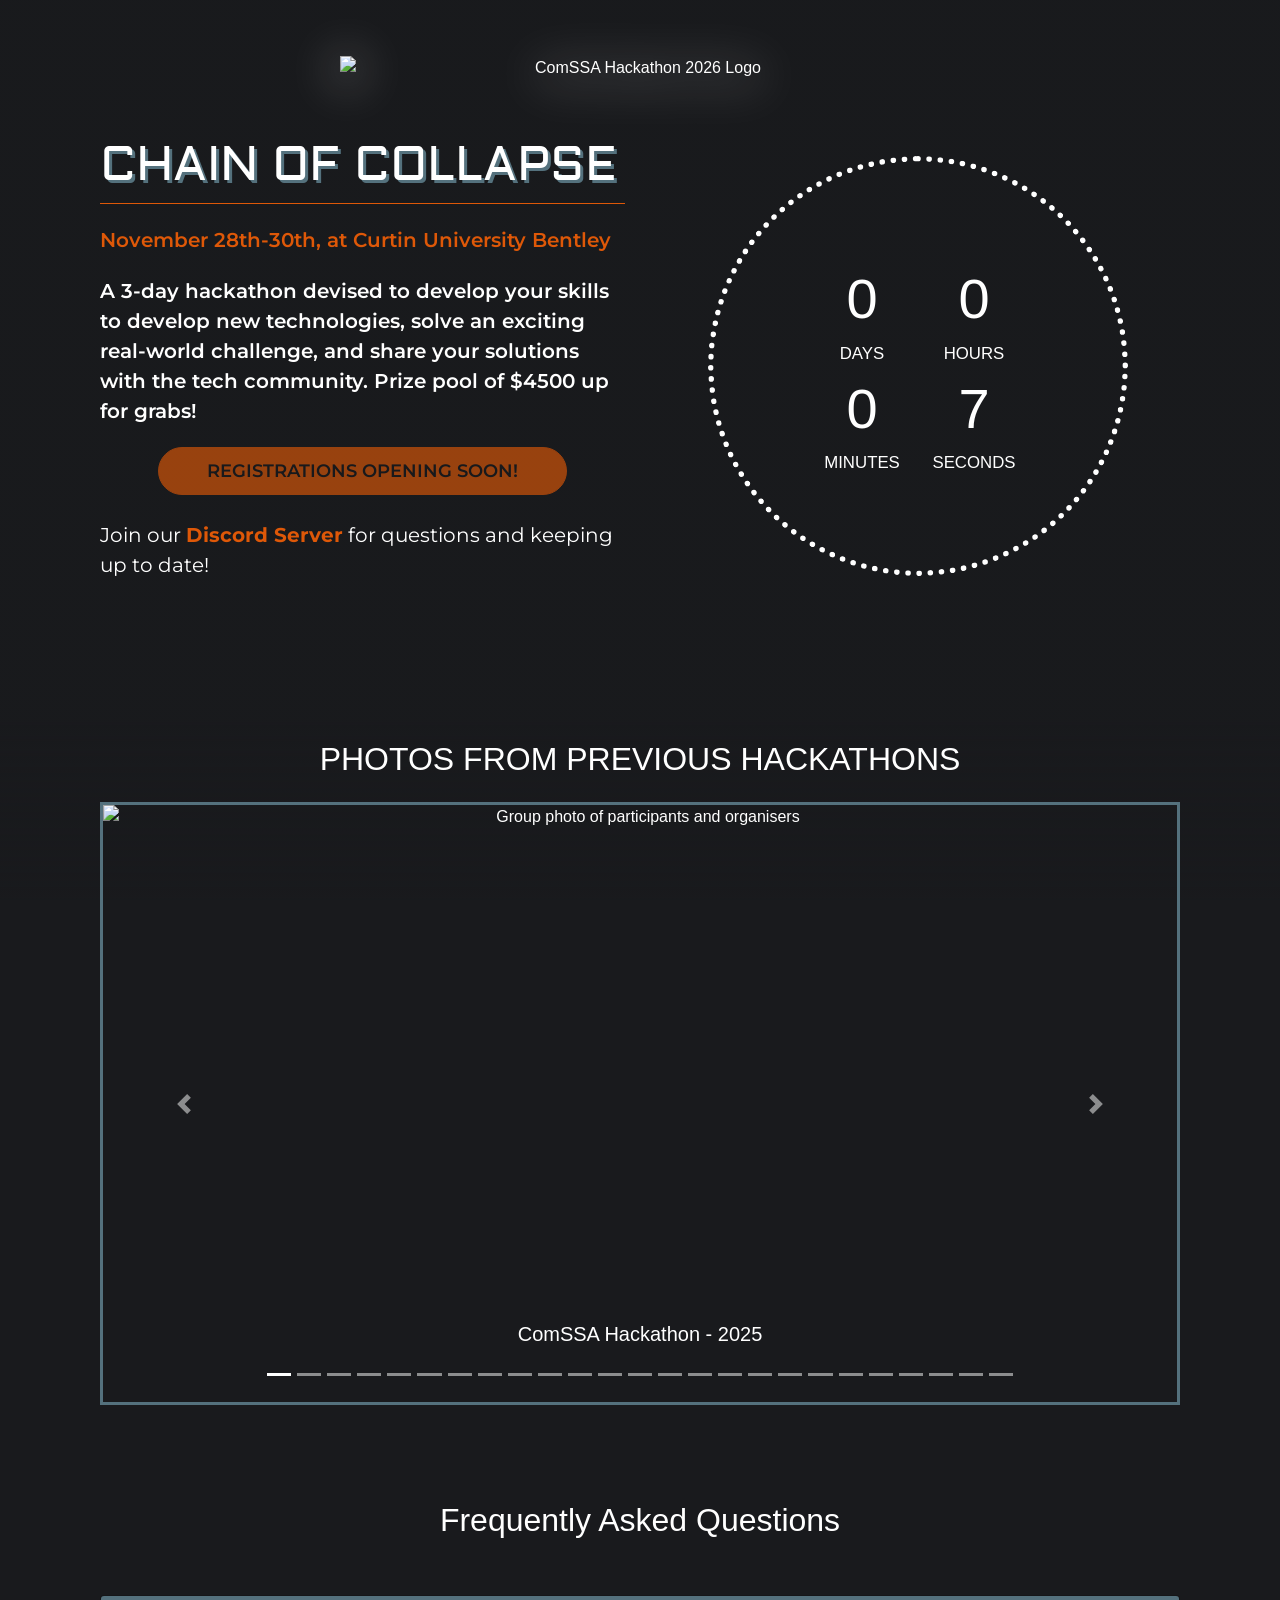
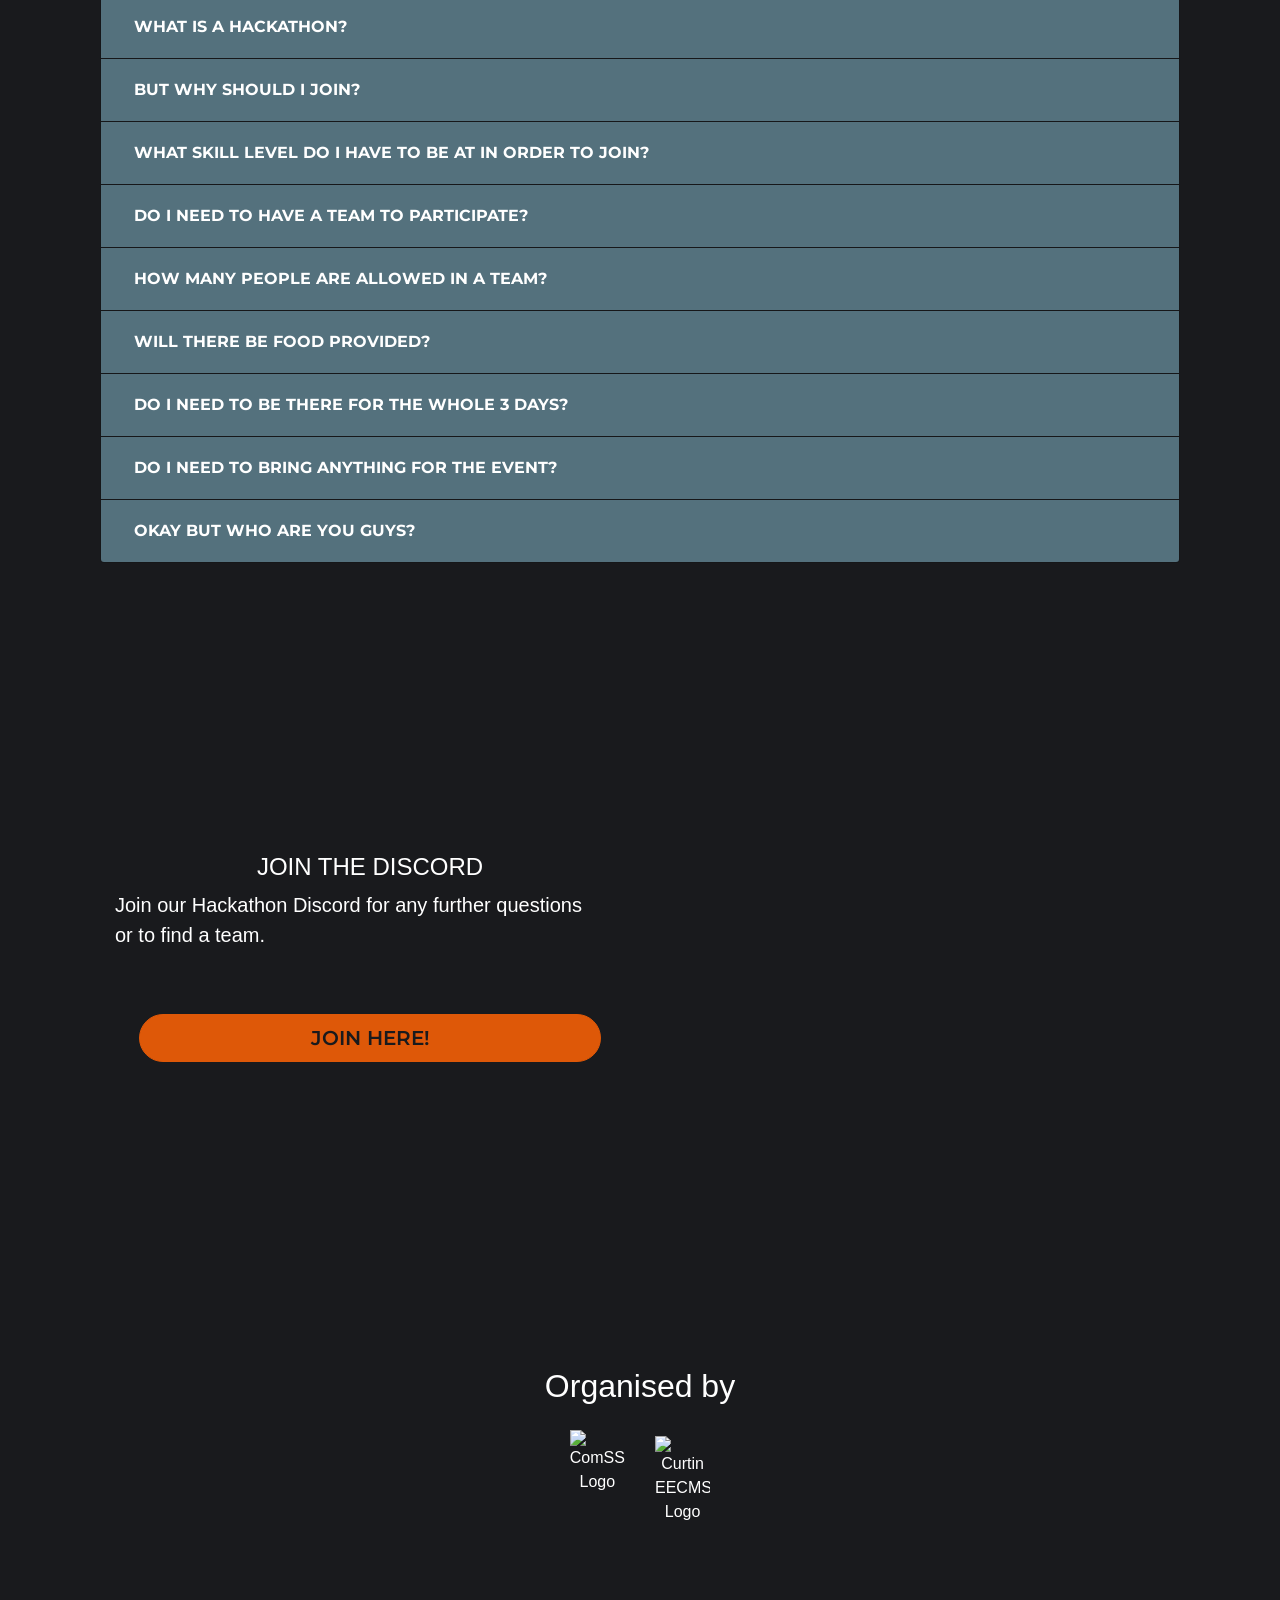
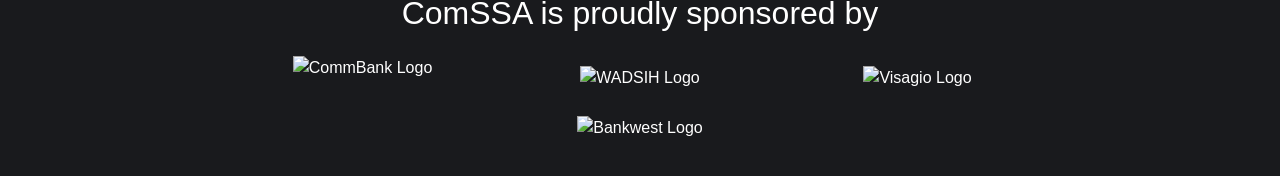
==== commit 99708aa8: "Hackathon 2026 revamp" ====
--- a/index.html
+++ b/index.html
@@ -1,47 +1,58 @@
 <!doctype html>
-<html lang="en" class="h-100" data-bs-theme="dark">
+<html lang="en" class="h-100">
 
 <head>
     <!-- Main -->
-    <title>ComSSA Hackathon</title>
+    <title>ComSSA Hackathon 2026</title>
     <meta charset="utf-8">
     <meta name="author" content="Made with ❤ by ComSSA">
     <meta name="viewport" content="width=device-width, initial-scale=1">
-    <meta name="title" content="COMSSA Hackathon">
-    <meta name="description" content="COMSSA Hackathon">
+    <meta name="title" content="ComSSA Hackathon 2025">
+    <meta name="description" content="ComSSA Hackathon 2026">
     <meta name="google" content="notranslate" />
     <meta name="robots" content="index, nofollow">
     <meta http-equiv="Content-Type" content="text/html; charset=utf-8">
     <meta name="language" content="English">
     <meta http-equiv="X-UA-Compatible" content="chrome=1" />
 
+    <!--these control how the website shows up on facebook/twitter etc DO NOT DELETE-->
     <!-- Open Graph / Facebook -->
     <meta property="og:type" content="website">
     <meta property="og:url" content="https://hackathon.comssa.org.au/">
-    <meta property="og:title" content="COMSSA Hackathon">
-    <meta property="og:description" content="COMSSA Hackathon">
-    <meta property="og:image" content="https://hackathon.comssa.org.au/assets/CH22_Branding_Elements_1.svg">
+    <meta property="og:title" content="ComSSA Hackathon 2026">
+    <meta property="og:description" content="ComSSA Hackathon 2026">
+    <meta property="og:image" content="https://res.cloudinary.com/dec6mijn3/image/upload/v1789288436/Hackathon/hackathon2026/HackathonLogo_ffmtjj.png">
 
     <!-- Twitter -->
     <meta property="twitter:card" content="summary_large_image">
     <meta property="twitter:url" content="https://hackathon.comssa.org.au/">
-    <meta property="twitter:title" content="COMSSA Hackathon">
-    <meta property="twitter:description" content="COMSSA Hackathon">
-    <meta property="twitter:image" content="https://hackathon.comssa.org.au/assets/CH22_Branding_Elements_1.svg">
+    <meta property="twitter:title" content="ComSSA Hackathon 2026">
+    <meta property="twitter:description" content="ComSSA Hackathon 2026">
+    <meta property="twitter:image" content="https://res.cloudinary.com/dec6mijn3/image/upload/v1789288436/Hackathon/hackathon2026/HackathonLogo_ffmtjj.png">
 
     <!-- Google Fonts -->
     <link rel="preconnect" href="https://fonts.googleapis.com">
     <link rel="preconnect" href="https://fonts.gstatic.com" crossorigin>
-    <link href="https://fonts.googleapis.com/css2?family=Trispace&display=swap" rel="stylesheet">
+    <link href="https://fonts.googleapis.com/css2?family=Montserrat:wght@400;600&family=Aldrich&display=swap" rel="stylesheet">
+
+    <!-- Bootstrap 4 -->
+    <!-- <script src="https://cdnjs.cloudflare.com/ajax/libs/bootstrap/4.5.3/js/bootstrap.min.js" integrity="sha512-8qmis31OQi6hIRgvkht0s6mCOittjMa9GMqtK9hes5iEQBQE/Ca6yGE5FsW36vyipGoWQswBj/QBm2JR086Rkw==" crossorigin="anonymous" referrerpolicy="no-referrer"></script> -->
+    <link rel="stylesheet" href="https://cdnjs.cloudflare.com/ajax/libs/bootstrap/4.5.3/css/bootstrap.min.css"
+        integrity="sha512-oc9+XSs1H243/FRN9Rw62Fn8EtxjEYWHXRvjS43YtueEewbS6ObfXcJNyohjHqVKFPoXXUxwc+q1K7Dee6vv9g=="
+        crossorigin="anonymous" referrerpolicy="no-referrer" />
+
+     <!-- jQuery 2.1.3 -->
+     <script defer src="https://cdnjs.cloudflare.com/ajax/libs/jquery/2.1.3/jquery.min.js" integrity="sha512-egJ/Y+22P9NQ9aIyVCh0VCOsfydyn8eNmqBy+y2CnJG+fpRIxXMS6jbWP8tVKp0jp+NO5n8WtMUAnNnGoJKi4w==" crossorigin="anonymous" referrerpolicy="no-referrer"></script>
+
+     <!-- Velocity.JS 1.1.0 -->
+     <script defer src="https://cdnjs.cloudflare.com/ajax/libs/velocity/1.1.0/velocity.min.js" integrity="sha512-GvV09O/SNrtq1Au2eFYt+Yk3czV9lO/XGr272nKGvVq9cd3jrDdAwM+Z8ETKS/NkaAKug4HVIftP08M6EfMNYQ==" crossorigin="anonymous" referrerpolicy="no-referrer"></script>
 
     <!-- Custom Fonts -->
-    <link rel="preload" href="./assets/Pattanakarn-Regular-SemiExpanded.woff2" as="font" type="font/woff2"
-        crossorigin="anonymous" />
     <link rel="preload" href="./assets/Pattanakarn-Bold-SemiExpanded.woff2" as="font" type="font/woff2"
         crossorigin="anonymous" />
 
     <!-- Custom CSS and JS-->
-    <link rel="stylesheet" href="./styles.css?v=8">
+    <!-- <link rel="stylesheet" href="./styles.css?v=1"> -->
 
     <!-- Favicons -->
     <link rel="apple-touch-icon" sizes="180x180" href="./assets/fav/apple-touch-icon.png">
@@ -50,717 +61,1045 @@
     <link rel="manifest" href="./assets/fav/site.webmanifest">
     <link rel="mask-icon" href="./assets/fav/safari-pinned-tab.svg" color="#2f1244">
     <link rel="shortcut icon" href="./assets/fav/favicon.ico">
-    <meta name="apple-mobile-web-app-title" content="COMSSA Hackathon 2022">
-    <meta name="application-name" content="COMSSA Hackathon 2022">
+    <meta name="apple-mobile-web-app-title" content="ComSSA Hackathon 2026">
+    <meta name="application-name" content="COMSSA Hackathon 2026">
     <meta name="msapplication-TileColor" content="#603cba">
     <meta name="msapplication-config" content="./assets/fav/browserconfig.xml">
     <meta name="theme-color" content="#2f1244">
 
 </head>
 
-<body>
-    <main role="main">
-        <div class="container">
-
-            <!-- Velocity.JS 1.1.0 -->
-            <script defer src="https://cdnjs.cloudflare.com/ajax/libs/velocity/1.1.0/velocity.min.js"
-                integrity="sha512-GvV09O/SNrtq1Au2eFYt+Yk3czV9lO/XGr272nKGvVq9cd3jrDdAwM+Z8ETKS/NkaAKug4HVIftP08M6EfMNYQ=="
-                crossorigin="anonymous" referrerpolicy="no-referrer"></script>
-            <div class="d-flex flex-column justify-content-center h-100">
-
-                <div class="bg-image"></div>
-
-                <!-- Begin page content -->
-                <main class="flex-shrink-0 z-2 mb-4 pt-0">
-                    <div class="d-flex flex-column">
-                        <div class="col-12 my-3">
-                            <div class="d-flex flex-column">
-                                <div class="d-flex justify-content-center pb-4">
-                                    <img src="https://res.cloudinary.com/dec6mijn3/image/upload/v1757823388/Hackathon/hackathon2025/Hackathon_logo_iuwyox.png"
-                                        class="mx-4 main-image" alt="ComSSA Hackathon 2023">
+<body class="container">
+    <link href="https://fonts.googleapis.com/css2?family=Montserrat:wght@400;600&display=swap" rel="stylesheet">
+<style>
+
+    /* =================== Fonts =================== */
+    
+
+    @font-face {
+        font-family: 'Pattanakarn Bold';
+        src: url(/themes/core/static/fonts/Pattanakarn-Bold-SemiExpanded.woff2);
+    }
+    
+    /* commented on prod
+    @font-face {
+        font-family: 'Pattanakarn Bold';
+        src: url(./assets/Pattanakarn-Bold-SemiExpanded.woff2);
+    } */
+
+    .montserrat {
+        font-family: 'Montserrat', sans-serif;
+    }
+
+    /* =================== Variables =================== */
+
+    :root {
+
+        /* --c1: #752cb4;
+        --c2: #171f69;
+        --c3: #d80140;
+        --c4: #55f3fa;
+        --c5: #57053e;
+        --c6: #200f45;
+        --c7: #22595c;
+        --c8: #22c0ef;
+        --c9: #2f1244; */
+
+        
+        /* 2024 theme
+        /* --c1: #FFB001;
+        --c2: #2F1244;
+        --c3: #D80140;
+        --c4: #171F69;
+
+        --font-color: #fff;
+        --background: #2f1244;
+        --background-rgb: 47,18,68;
+        --primary: #FFB001;
+        --primary-h: #ffbe32;
+        --primary-c: #000000;
+        --highlight: #d80140;
+        --bs-font-sans-serif: 'Pattanakarn', sans-serif;
+        --font-primary: 'Montserrat', sans-serif; */
+
+        
+        /*--c1: #a0caf1;
+        --c2: #628F50;
+        --c3: #cdc448;
+        --c4: #5e8491; */
+
+        --c1: #afb1b9;
+        --c2: #de5808;
+        --c3: #191a1d;
+        --c4: #54717d;
+
+        --font-color: #fff;
+        --background: #191a1d;
+        --background-rgb: 25,26,29;
+        --primary: #de5808;
+        --primary-h: #54717d;
+        --primary-c: #191a1d;
+        --highlight: #afb1b9;
+        --bs-font-sans-serif: 'Pattanakarn', sans-serif;
+        --font-primary: 'Montserrat', sans-serif; 
+    }
+
+    /* =================== Global =================== */
+
+    * {
+        box-sizing: border-box;
+        margin: 0;
+        padding: 0;
+    }
+    body {
+        font-size: 1rem;
+        line-height: 1.5;
+        color: var(--font-color);
+        background-color: var(--background);
+        -webkit-text-size-adjust: 100%;
+        -webkit-tap-highlight-color: transparent;
+    }
+    ::selection {
+        background-color: var(--highlight);
+        color: var(--background);
+    }
+
+    /* =================== Welcome =================== */
+
+    .welcome-text {
+        font-size: clamp(0.5rem, 5vw, 3rem);
+        text-shadow: var(--primary-h) 3px 3px 0px;
+        text-transform: uppercase;
+        font-family: 'Aldrich', sans-serif;
+    }
+    
+    /* =================== Buttons =================== */
+    
+    .btn {
+        font-family: var(--font-primary);
+        text-transform: uppercase;
+        border-radius: 0;
+    }
+    .btn-primary, .btn-primary.disabled, .btn-primary:disabled {
+        background-color: var(--primary);
+        border-color: var(--primary);
+        color: var(--primary-c);
+        --bs-btn-hover-color: var(--primary-c);
+        --bs-btn-color: var(--primary-c);
+        --bs-btn-bg: var(--primary);
+        --bs-btn-border-color: var(--primary);
+        --bs-btn-hover-color: var(--primary-c);
+        --bs-btn-hover-bg: var(--primary-h);
+        --bs-btn-hover-border-color: var(--primary-h);
+        --bs-btn-focus-shadow-rgb: 34,192,239;
+        --bs-btn-active-color: var(--primary-c);
+        --bs-btn-active-bg: var(--primary-h);
+        --bs-btn-active-border-color: var(--primary-h);
+        --bs-btn-active-shadow: inset 0 3px 5px rgba(0, 0, 0, 0.125);
+        --bs-btn-disabled-color: var(--primary-c);
+        --bs-btn-disabled-bg: var(--primary);
+        --bs-btn-disabled-border-color: var(--primary);
+    }
+    .btn-primary:hover {
+        color: var(--primary-c);
+        background-color: var(--primary-h);
+        border-color: var(--primary-h);
+    }
+
+    /* ================= ACCORDIAN ================= */
+    .card {
+        background-color: var(--background);
+    }
+    .card-body {
+        background-color: var(--background);
+    }
+    .card-header {
+        background-color: var(--c4);
+        color: var(--font-color);
+    }
+    .btn-link {
+        color: var(--font-color);
+        font-weight: bold;
+    }
+
+    /* =================== Carousel =================== */
+
+    .carousel {
+        border: 3.5px solid var(--c4);
+      	position: relative;
+ 	}
+    .carousel-item img {
+        aspect-ratio: 1.8 / 1;
+        object-fit: cover;
+    }
+  	.carousel-indicators li {
+        box-sizing: content-box;
+        -ms-flex: 0 1 auto;
+        flex: 0 1 auto;
+        width: 30px;
+        height: 3px;
+        margin-right: 3px;
+        margin-left: 3px;
+        text-indent: -999px;
+        cursor: pointer;
+        background-color: #fff;
+        background-clip: padding-box;
+        border-top: 10px solid transparent;
+        border-bottom: 10px solid transparent;
+        opacity: .5;
+        transition: opacity .6s ease;
+    }
+  
+  	/* some weird versioning going on, this fixes the carousel */
+    .carousel-item-next:not(.carousel-item-left),.active.carousel-item-right {
+        transform: translateX(100%)!important
+    }
+
+    .carousel-item-prev:not(.carousel-item-right),.active.carousel-item-left {
+        transform: translateX(-100%)!important
+    }
+  
+    .carousel-item-next:not(.carousel-item-start),.active.carousel-item-end {
+        transform: translate(0%)
+    }
+
+    .carousel-item-prev:not(.carousel-item-end),.active.carousel-item-start {
+        transform: translate(0%)
+    }
+
+    /* =================== Countdown =================== */
+
+    .countdown-dots {
+        border: 4px dotted #fff;
+        height: 300px;
+        width: 300px;
+        border-radius: 50%; 
+    }
+
+    .path {
+        stroke-dasharray: 1000 1000;/*615.423095703125;*/
+        stroke-dashoffset: 1000;/*615.423095703125;*/
+        /*animation: dash 5s linear forwards;
+        -webkit-animation: dash 3s linear forwards;*/
+    }
+
+    .figure {
+        position:relative;
+    }
+
+    .figure p {
+        position:absolute;
+        top:55px;
+        left:35px;
+        font-size:72px;	
+        margin:0;
+    }
+
+    .timer {
+        display: flex;
+        justify-content: center;
+        align-items: center;
+        flex-direction: column;
+        width: 80px;
+    }
+
+    .timer-value {
+        font-size: 2.5rem;
+    }
+
+    .timer-label {
+        font-size: 0.75rem;
+        text-transform: uppercase;
+    }
+
+    .sf, .countdown-dots, .figure {
+        transform: scale(1);
+    }
+
+    /* sm media query */
+    @media (min-width: 576px) {
+        .sf, .countdown-dots, .figure {
+            transform: scale(1.2);
+        }
+    }
+
+    /* lg media query */
+    @media (min-width: 992px) {
+        .sf, .countdown-dots, .figure {
+            transform: scale(1.3);
+        }
+    }
+
+    /* xl media query */
+    @media (min-width: 1200px) {
+        .sf, .countdown-dots, .figure {
+            transform: scale(1.4);
+        }
+    }
+
+    /* =================== MISC =================== */
+
+    #registration-button {
+        padding: 5px 0px 25px 0px;
+    }
+    #registration-button a{
+        font-size: 1.1rem;
+        padding: 10px 24px;
+    }
+    .hl {
+        background: var(--primary);
+        margin-bottom: 0rem;
+        height: 1px;
+        /* width:clamp(80px, 40%, 200px); */
+        width: 100%;
+    }
+    .fw-600 {
+        font-weight: 600;
+    }
+    a {
+        color: var(--primary);
+        font-weight: bold;
+    }
+    a:hover {
+        color: var(--primary-h)
+    }
+    .primary {
+        color: var(--primary);
+    }
+    .bold {
+        font-family: 'Pattanakarn Bold', sans-serif;
+    }
+
+    /* Background image at top of the page */
+    .bg-image {
+        background: linear-gradient( rgba(var(--background-rgb), 0.33) 0%, rgba(var(--background-rgb), 0.33) 80%, rgba(var(--background-rgb), 1)) 100%, url(https://res.cloudinary.com/dec6mijn3/image/upload/v1789288438/Hackathon/hackathon2026/background-poster_i9nbkk.jpg);
+        background-position: center;
+        background-size: cover;
+        background-repeat: no-repeat;
+        position: fixed;
+        top: 0;
+        left: 0;
+        width: 100%;
+        height: 100%;
+        z-index: 1;
+        opacity: 0.69;
+    }
+    .home-content {
+        z-index: 2;
+    }
+
+    /* For Logo and main text at the top of the page */
+
+    #header {
+        padding-bottom: 25px;
+    }
+    #logo {
+        max-width: 150px;
+        width: clamp(125px, calc(100px + 5vw), 225px);
+    }
+    /*main-image is actually the hackathon logo*/
+    .main-image {
+        max-height: 300px;
+        width: clamp(100px, 60vw, 600px);
+        max-width: 600px;
+    }
+    .tomahawk-labs,.sq-img {
+        height: clamp(25px,15vw,100px);
+    }
+    .eecms {
+        height: clamp(25px,25vw,200px);
+    }
+    .comssa {
+        height: clamp(25px,10vw,70px);
+    }
+    #sponsors {
+        border: 1px red dashed;
+        padding-top: -80px;
+    }
+    p {
+        font-size:clamp(1rem, 2vw, 1.25rem);
+    }
+    main {
+        margin-bottom: 20px; padding-top: 2.5rem;
+    }
+    br {
+        display: block;
+        margin: 10px 0;
+    }
+
+    .trophy-image {
+        width: clamp(40px, 3vw, 60px);
+        /* min-width: 40px;
+        width: 3vw;
+        max-width: 60px; */
+    }
+
+</style>
+<div class="d-flex flex-column justify-content-center h-100">
+
+    <div class="bg-image"></div>
+    
+    <!-- Begin page content -->
+    <main class="flex-shrink-0 home-content">
+        <div class="d-flex flex-column text-center">
+            <div class="col-12 my-3"><div class="d-flex flex-column">
+                <div id="header" class="d-flex justify-content-center">
+                    <img src="https://res.cloudinary.com/dec6mijn3/image/upload/v1789288436/Hackathon/hackathon2026/HackathonLogo_ffmtjj.png" class="mx-4 main-image" alt="ComSSA Hackathon 2026 Logo" style="filter: drop-shadow(0 6px 24px rgb(255, 255, 255));">
+                </div>
+            </div>
+        </div>
+        
+        
+        <div class="d-flex flex-column flex-lg-row text-left">
+            <div class="col-12 col-lg-6 mt-3 mb-5">
+                <!-- Welcome text -->
+                <h1 class="welcome-text">Chain of Collapse</h1>
+
+                <div class="d-flex justify-content-center mt-1 mb-4">
+                    <div class="hl"></div>
+                </div>
+                
+                <!-- Date -->
+                <div class="d-flex mb-3">
+                    <h5 class="montserrat fw-600 primary">November 28th-30th, at Curtin University Bentley</h5>
+                </div>
+                    
+                <div class="d-flex">
+                    <p class="montserrat fw-600" style="max-width: 50ch;">A 3-day hackathon devised to develop your skills to develop new technologies, 
+                        solve an exciting real-world challenge, and share your solutions with the tech community. Prize pool of $4500 up for grabs!</p>
+                </div>
+                
+                <!-- Registration - not yet open -->
+                <div id="registration-button" class="text-center">
+                    <a href="/register" class="btn btn-primary btn-lg rounded-pill disabled" role="button" aria-pressed="true">
+                        <span class="mx-4 fw-600">Registrations Opening Soon!</span>
+                    </a>
+                </div>
+
+                <!-- Registration button - swap to this once registrations open on Sept 18
+                <div id="registration-button" class="text-center">
+                    <a href="/register" class="btn btn-primary btn-lg rounded-pill" role="button" aria-pressed="true">
+                        <span class="mx-4 fw-600">Register Now!</span>
+                    </a>
+                </div> -->
+
+                <p class="montserrat">Join our <a href="https://discord.gg/ZGZcn6hcpF" class="fbLink">Discord Server</a> for questions and keeping up to date!</p>
+
+            </div>
+            
+
+            <!-- Countdown -->
+            <div class="col-12 col-lg-6 mt-3 mb-5" style="min-height: 300px;">
+                <div class="d-flex align-items-center justify-content-center position-relative h-100 w-100" style="min-height: 300px;">
+                    <div class="countdown-dots position-absolute"></div>
+                    <div class="figure position-absolute">
+                        <svg version="1.1" id="Layer_1" xmlns="http://www.w3.org/2000/svg" xmlns:xlink="http://www.w3.org/1999/xlink" x="0px" y="0px"
+                            width="300px" height="300px" viewBox="0 0 200 200" enable-background="new 0 0 200 200" xml:space="preserve">
+                            <path class="path" fill="none" stroke="#ffffff" stroke-width="4" stroke-miterlimit="10" d="M100.416,2.001C154.35,2.225,198,46.015,198,100
+                                c0,54.124-43.876,98-98,98S2,154.124,2,100S45.876,2,100,2"/>
+                        </svg>
+                    </div>
+                    <!-- Timers -->
+                    <div class="position-absolute row sf">
+                        <div class="col-6 p-0">
+                            <div class="d-flex align-items-end justify-content-end h-100 w-100">
+                                <div class="timer">
+                                    <div class="timer-value" id="days">0</div>
+                                    <div class="timer-label">Days</div>
                                 </div>
                             </div>
                         </div>
-
-
-                        <div class="d-flex flex-column flex-lg-row text-left">
-                            <div class="col-12 col-lg-6 mt-3 mb-5">
-                                <!-- Welcome text -->
-                                <h1 class="welcome-text text-primary sackers">REGROWTH</h1>
-
-                                <div class="d-flex mb-3">
-                                    <h5 class="tagline-text text-primary sackers ">Life. Rewritten
-                                            </h5>
-                                </div>
-
-                                <div class="d-flex justify-content-center mt-1 mb-4">
-                                    <div class="hl" style = "background-color: #ffffff;"></div>
-                                </div>
-
-
-                                <!-- Date -->
-                                <div class="d-flex mb-3">
-                                    <h5 class="montserrat fw-bold custom-date">November 28th - 30th at Curtin University
-                                    </h5>
-                                </div>
-
-                                <div class="d-flex">
-                                    <p class="montserrat fw-bold" style="max-width: 50ch;">Test your technical and
-                                        engineering skills to develop solutions
-                                        in response to our problem statement, and present your solutions to the tech
-                                        community. Prize pool of $4500! Registrations close on the 7th of November.</p>
-                                </div>
-
-                                <!-- Registration -->
-                                <div id="registration-button" class="text-center">
-                                    <a href="#" class="btn btn-primary btn-lg rounded-pill disabled" role="button"
-                                        aria-pressed="true">
-                                        <span class="mx-4 fw-bold text-uppercase montserrat">2025 Event Has Ended</span>
-                                    </a>
-                                </div>
-
-                                <p class="montserrat">Join our <a href="https://discord.gg/AGxetZdfBC"
-                                        class="fw-bold">Discord Server</a> for updates and any queries!</p>
-
-                            </div>
-
-
-                            <!-- Countdown -->
-                            <div class="col-12 col-lg-6 mt-3 mb-5">
-                                <div
-                                    class="d-flex align-items-center justify-content-center position-relative h-100 w-100 countdown">
-                                    <div class="countdown-dots position-absolute"></div>
-                                    <div class="figure position-absolute">
-                                        <svg version="1.1" id="Layer_1" xmlns="http://www.w3.org/2000/svg"
-                                            xmlns:xlink="http://www.w3.org/1999/xlink" x="0px" y="0px" width="300px"
-                                            height="300px" viewBox="0 0 200 200" enable-background="new 0 0 200 200"
-                                            xml:space="preserve">
-                                            <path class="path" fill="none" stroke="#ffffff" stroke-width="4"
-                                                stroke-miterlimit="10" d="M100.416,2.001C154.35,2.225,198,46.015,198,100
-                                     c0,54.124-43.876,98-98,98S2,154.124,2,100S45.876,2,100,2" />
-                                        </svg>
-                                    </div>
-                                    <!-- Timers -->
-                                    <div class="position-absolute row sf">
-                                        <div class="col-6 p-0">
-                                            <div class="d-flex align-items-end justify-content-end h-100 w-100">
-                                                <div class="timer">
-                                                    <div class="timer-value" id="days">0</div>
-                                                    <div class="timer-label">Days</div>
-                                                </div>
-                                            </div>
-                                        </div>
-                                        <div class="col-6 p-0">
-                                            <div class="d-flex align-items-end justify-content-start h-100 w-100">
-                                                <div class="timer">
-                                                    <div class="timer-value" id="hours">0</div>
-                                                    <div class="timer-label">Hours</div>
-                                                </div>
-                                            </div>
-                                        </div>
-                                        <div class="col-6 p-0">
-                                            <div class="d-flex align-items-start justify-content-end h-100 w-100">
-                                                <div class="timer">
-                                                    <div class="timer-value" id="minutes">0</div>
-                                                    <div class="timer-label">Minutes</div>
-                                                </div>
-                                            </div>
-                                        </div>
-                                        <div class="col-6 p-0">
-                                            <div class="d-flex align-items-start justify-content-start h-100 w-100">
-                                                <div class="timer">
-                                                    <div class="timer-value" id="seconds">0</div>
-                                                    <div class="timer-label">Seconds</div>
-                                                </div>
-                                            </div>
-                                        </div>
-                                    </div>
-
-                                </div>
-
-                            </div>
-                        </div>
-
-
-                        <!-- Carousel Section -->
-                        <div class="col-12 my-5 pt-5 d-flex flex-column align-items-center">
-                            <h2 class="mb-4">Photos From Previous Hackathons</h2>
-                            <div id="carousel" class="carousel slide border border-4 border-primary"
-                                data-bs-ride="carousel">
-                                <ol class="carousel-indicators">
-                                    <li data-bs-target="#carousel" data-bs-slide-to="0" class="active"></li>
-                                    <li data-bs-target="#carousel" data-bs-slide-to="1"></li>
-                                    <li data-bs-target="#carousel" data-bs-slide-to="2"></li>
-                                    <li data-bs-target="#carousel" data-bs-slide-to="3"></li>
-                                    <li data-bs-target="#carousel" data-bs-slide-to="4"></li>
-                                    <li data-bs-target="#carousel" data-bs-slide-to="5"></li>
-                                    <li data-bs-target="#carousel" data-bs-slide-to="6"></li>
-                                    <li data-bs-target="#carousel" data-bs-slide-to="7"></li>
-                                    <li data-bs-target="#carousel" data-bs-slide-to="8"></li>
-                                    <li data-bs-target="#carousel" data-bs-slide-to="9"></li>
-                                    <li data-bs-target="#carousel" data-bs-slide-to="10"></li>
-                                    <li data-bs-target="#carousel" data-bs-slide-to="11"></li>
-                                    <li data-bs-target="#carousel" data-bs-slide-to="12"></li>
-                                    <li data-bs-target="#carousel" data-bs-slide-to="13"></li>
-                                    <li data-bs-target="#carousel" data-bs-slide-to="14"></li>
-                                    <li data-bs-target="#carousel" data-bs-slide-to="15"></li>
-                                    <li data-bs-target="#carousel" data-bs-slide-to="16"></li>
-                                    <li data-bs-target="#carousel" data-bs-slide-to="17"></li>
-                                    <li data-bs-target="#carousel" data-bs-slide-to="18"></li>
-                                    <li data-bs-target="#carousel" data-bs-slide-to="19"></li>
-                                    <li data-bs-target="#carousel" data-bs-slide-to="20"></li>
-                                </ol>
-                                <div class="carousel-inner">
-                                    <!-- 2024 PERTH S1 -->
-                                    <div class="carousel-item active" data-bs-interval="5000">
-                                        <img src="https://res.cloudinary.com/dec6mijn3/image/upload/c_scale,w_2000/ar_1.8,c_crop,w_2000,fl_lossy,f_auto/v1727660826/Hackathon/hackathon2024/july1.webp"
-                                            class="d-block w-100" alt="Participants and judges">
-                                        <div class="carousel-caption d-none d-md-block">
-                                            <h5 class="mb-3">ComSSA Sem 1 Hackathon - 2024</h5>
-                                        </div>
-                                    </div>
-
-                                    <div class="carousel-item" data-bs-interval="5000">
-                                        <img src="https://res.cloudinary.com/dec6mijn3/image/upload/c_scale,w_2000/ar_1.8,c_crop,w_2000,fl_lossy,f_auto/v1727659967/Hackathon/hackathon2024/july2.webp"
-                                            class="d-block w-100" alt="Participants and judges">
-                                        <div class="carousel-caption d-none d-md-block">
-                                            <h5 class="mb-3">ComSSA Sem 1 Hackathon - 2024</h5>
-                                        </div>
-                                    </div>
-
-                                    <div class="carousel-item" data-bs-interval="5000">
-                                        <img src="https://res.cloudinary.com/dec6mijn3/image/upload/c_scale,w_2000/ar_1.8,c_crop,w_2000,fl_lossy,f_auto/v1727659966/Hackathon/hackathon2024/july3.webp"
-                                            class="d-block w-100" alt="Participants and judges">
-                                        <div class="carousel-caption d-none d-md-block">
-                                            <h5 class="mb-3">ComSSA Sem 1 Hackathon - 2024</h5>
-                                        </div>
-                                    </div>
-
-                                    <!-- 2023 CSING-->
-                                    <div class="carousel-item" data-bs-interval="5000">
-                                        <img src="https://res.cloudinary.com/dec6mijn3/image/upload/c_scale,w_2000/ar_1.8,c_crop,w_2000,fl_lossy,f_auto/v1714032972/Hackathon/hackathon2024/csing%20group.webp"
-                                            class="d-block w-100" alt="Participants and judges">
-                                        <div class="carousel-caption d-none d-md-block">
-                                            <h5 class="mb-3">ComSSA CSING Hackathon - 2023</h5>
-                                        </div>
-                                    </div>
-
-                                    <div class="carousel-item" data-bs-interval="5000">
-                                        <img src="https://res.cloudinary.com/dec6mijn3/image/upload/c_scale,w_2000/ar_1.8,c_crop,w_2000,fl_lossy,f_auto/v1714033014/Hackathon/hackathon2024/csing%20robots.webp"
-                                            class="d-block w-100" alt="Two people working on a robot">
-                                        <div class="carousel-caption d-none d-md-block">
-                                            <h5 class="mb-3">ComSSA CSING Hackathon - 2023</h5>
-                                        </div>
-                                    </div>
-
-                                    <div class="carousel-item" data-bs-interval="5000">
-                                        <img src="https://res.cloudinary.com/dec6mijn3/image/upload/c_scale,w_2000/ar_1.8,c_crop,w_2000,fl_lossy,f_auto/v1714033027/Hackathon/hackathon2024/csing%20presentation.webp"
-                                            class="d-block w-100" alt="Presentation">
-                                        <div class="carousel-caption d-none d-md-block">
-                                            <h5 class="mb-3">ComSSA CSING Hackathon - 2023</h5>
-                                        </div>
-                                    </div>
-
-                                    <div class="carousel-item" data-bs-interval="5000">
-                                        <img src="https://res.cloudinary.com/dec6mijn3/image/upload/c_scale,w_2000/ar_1.8,c_crop,w_2000,fl_lossy,f_auto/v1714033002/Hackathon/hackathon2024/csing%20team.webp"
-                                            class="d-block w-100" alt="A team working on their project">
-                                        <div class="carousel-caption d-none d-md-block">
-                                            <h5 class="mb-3">ComSSA CSING Hackathon - 2023</h5>
-                                        </div>
-                                    </div>
-
-                                    <!-- 2023 -->
-                                    <div class="carousel-item" data-bs-interval="5000">
-                                        <img src="https://res.cloudinary.com/dec6mijn3/image/upload/c_scale,w_2000/ar_1.8,c_crop,w_2000,fl_lossy,f_auto/v1690994303/Hackathon/hackathon2023/p01.webp"
-                                            class="d-block w-100" alt="Wide shot of students listening">
-                                        <div class="carousel-caption d-none d-md-block">
-                                            <h5 class="mb-3">ComSSA Hackathon - 2023</h5>
-                                        </div>
-                                    </div>
-
-                                    <div class="carousel-item" data-bs-interval="5000">
-                                        <img src="https://res.cloudinary.com/dec6mijn3/image/upload/c_scale,w_2000/ar_1.8,c_crop,w_2000,fl_lossy,f_auto/v1690994303/Hackathon/hackathon2023/p02.webp"
-                                            class="d-block w-100" alt="Wide shot of students listening">
-                                        <div class="carousel-caption d-none d-md-block">
-                                            <h5 class="mb-3">ComSSA Hackathon - 2023</h5>
-                                        </div>
-                                    </div>
-                                    <div class="carousel-item" data-bs-interval="5000">
-                                        <img src="https://res.cloudinary.com/dec6mijn3/image/upload/c_scale,w_2000/ar_1.8,c_crop,w_2000,fl_lossy,f_auto/v1690994303/Hackathon/hackathon2023/p03.webp"
-                                            class="d-block w-100" alt="Wide shot of students listening">
-                                        <div class="carousel-caption d-none d-md-block">
-                                            <h5 class="mb-3">ComSSA Hackathon - 2023</h5>
-                                        </div>
-                                    </div>
-                                    <div class="carousel-item" data-bs-interval="5000">
-                                        <img src="https://res.cloudinary.com/dec6mijn3/image/upload/c_scale,w_2000/ar_1.8,c_crop,w_2000,fl_lossy,f_auto/v1690994303/Hackathon/hackathon2023/p04.webp"
-                                            class="d-block w-100" alt="Wide shot of students listening">
-                                        <div class="carousel-caption d-none d-md-block">
-                                            <h5 class="mb-3">ComSSA Hackathon - 2023</h5>
-                                        </div>
-                                    </div>
-
-                                    <!-- 2022 -->
-
-                                    <div class="carousel-item" data-bs-interval="5000">
-                                        <img src="https://res.cloudinary.com/dec6mijn3/image/upload/ar_1.8,c_scale,w_2000,fl_lossy,f_auto/v1688456486/Hackathon/hackathon2022/p01.webp"
-                                            class="d-block w-100" alt="Wide shot of students listening">
-                                        <div class="carousel-caption d-none d-md-block">
-                                            <h5 class="mb-3">ComSSA x CASSA Hackathon - 2022</h5>
-                                        </div>
-                                    </div>
-
-                                    <div class="carousel-item" data-bs-interval="5000">
-                                        <img src="https://res.cloudinary.com/dec6mijn3/image/upload/ar_1.8,c_scale,w_2000,fl_lossy,f_auto/v1688456478/Hackathon/hackathon2022/p02.webp"
-                                            class="d-block w-100" alt="Wide shot of students listening">
-                                        <div class="carousel-caption d-none d-md-block">
-                                            <h5 class="mb-3">ComSSA x CASSA Hackathon - 2022</h5>
-                                        </div>
-                                    </div>
-
-                                    <div class="carousel-item" data-bs-interval="5000">
-                                        <img src="https://res.cloudinary.com/dec6mijn3/image/upload/ar_1.8,c_scale,w_2000,fl_lossy,f_auto/v1688456610/Hackathon/hackathon2022/p03.webp"
-                                            class="d-block w-100" alt="Wide shot of students listening">
-                                        <div class="carousel-caption d-none d-md-block">
-                                            <h5 class="mb-3">ComSSA x CASSA Hackathon - 2022</h5>
-                                        </div>
-                                    </div>
-
-                                    <div class="carousel-item" data-bs-interval="5000">
-                                        <img src="https://res.cloudinary.com/dec6mijn3/image/upload/ar_1.8,c_crop,fl_lossy,f_auto/v1688457179/Hackathon/hackathon2022/p04.png"
-                                            class="d-block w-100" alt="Wide shot of students listening">
-                                        <div class="carousel-caption d-none d-md-block">
-                                            <h5 class="mb-3">ComSSA x CASSA Hackathon - 2022</h5>
-                                        </div>
-                                    </div>
-
-                                    <!-- ar_1.8,c_scale,w_2000,fl_lossy,f_auto FOR LARGE IMAGES -->
-                                    <!-- ar_1.8,c_crop,fl_lossy,f_auto FOR UP TO 2K -->
-
-                                    <div class="carousel-item" data-bs-interval="5000">
-                                        <img src="https://res.cloudinary.com/s3ansh33p/image/upload/ar_1.8,c_crop,fl_lossy,f_auto/v1666182202/Hackathon/H7409018_S_nsnrvi.png"
-                                            class="d-block w-100" alt="Wide shot of students listening">
-                                        <div class="carousel-caption d-none d-md-block">
-                                            <h5 class="mb-3">Curtin Singapore x ComSSA Hackathon - 2022</h5>
-                                        </div>
-                                    </div>
-
-                                    <div class="carousel-item" data-bs-interval="5000">
-                                        <img src="https://res.cloudinary.com/s3ansh33p/image/upload/ar_1.8,c_crop,fl_lossy,f_auto/v1666182201/Hackathon/H7409238_S_dofhvn.png"
-                                            class="d-block w-100" alt="Mid shot of a group of students">
-                                        <div class="carousel-caption d-none d-md-block">
-                                            <h5 class="mb-3">Curtin Singapore x ComSSA Hackathon - 2022</h5>
-                                        </div>
-                                    </div>
-
-                                    <div class="carousel-item" data-bs-interval="5000">
-                                        <img src="https://res.cloudinary.com/s3ansh33p/image/upload/ar_1.8,c_crop,fl_lossy,f_auto/v1666182204/Hackathon/H7409524_S_gyplss.png"
-                                            class="d-block w-100" alt="Wide shot of many students">
-                                        <div class="carousel-caption d-none d-md-block">
-                                            <h5 class="mb-3">Curtin Singapore x ComSSA Hackathon - 2022</h5>
-                                        </div>
-                                    </div>
-
-                                    <div class="carousel-item" data-bs-interval="5000">
-                                        <img src="https://res.cloudinary.com/s3ansh33p/image/upload/ar_1.8,c_crop,fl_lossy,f_auto/v1666182203/Hackathon/H7409544_S_z2k3sq.png"
-                                            class="d-block w-100" alt="Mid shot of students and staff">
-                                        <div class="carousel-caption d-none d-md-block">
-                                            <h5 class="mb-3">Curtin Singapore x ComSSA Hackathon - 2022</h5>
-                                        </div>
-                                    </div>
-
-                                    <div class="carousel-item" data-bs-interval="5000">
-                                        <img src="https://res.cloudinary.com/s3ansh33p/image/upload/ar_1.8,c_crop,y_0,fl_lossy,f_auto/v1666182199/Hackathon/IMG_3824_S_oj2wky.png"
-                                            class="d-block w-100" alt="Students pointing at laptop">
-                                        <div class="carousel-caption d-none d-md-block">
-                                            <h5 class="mb-3">Curtin Singapore x ComSSA Hackathon - 2022</h5>
-                                        </div>
-                                    </div>
-
-                                    <div class="carousel-item" data-bs-interval="5000">
-                                        <img src="https://res.cloudinary.com/s3ansh33p/image/upload/ar_1.8,c_crop,fl_lossy,f_auto/v1666182201/Hackathon/IMG_4467_S_qkjesy.png"
-                                            class="d-block w-100" alt="ComSSA team working">
-                                        <div class="carousel-caption d-none d-md-block">
-                                            <h5 class="mb-3">Curtin Singapore x ComSSA Hackathon - 2022</h5>
-                                        </div>
-                                    </div>
-                                    <!-- ARCHIVE 2021
-                         <div class="carousel-item" data-bs-interval="5000">
-                             <img src="https://res.cloudinary.com/s3ansh33p/image/upload/ar_1.8,c_crop,fl_lossy,f_auto/v1666182294/Hackathon/prev1_ejod9a.webp"
-                                 class="d-block w-100" alt="Medium shot of a team presenting">
-                             <div class="carousel-caption d-none d-md-block">
-                                 <h5 class="mb-3">ComSSA x IET Hackathon - 2021</h5>
-                             </div>
-                         </div>
-                         
-                         <div class="carousel-item" data-bs-interval="5000">
-                             <img src="https://res.cloudinary.com/s3ansh33p/image/upload/ar_1.8,c_crop,fl_lossy,f_auto/v1666182294/Hackathon/prev2_hal9jh.webp"
-                                 class="d-block w-100" alt="Mid shot of a team">
-                             <div class="carousel-caption d-none d-md-block">
-                                 <h5 class="mb-3">ComSSA x IET Hackathon - 2021</h5>
-                             </div>
-                         </div>
-                         
-                         <div class="carousel-item" data-bs-interval="5000">
-                             <img src="https://res.cloudinary.com/s3ansh33p/image/upload/ar_1.8,c_crop,fl_lossy,f_auto/v1666182294/Hackathon/prev3_gcagk6.webp"
-                                 class="d-block w-100" alt="Wide shot of a team presenting">
-                             <div class="carousel-caption d-none d-md-block">
-                                 <h5 class="mb-3">ComSSA x IET Hackathon - 2021</h5>
-                             </div>
-                         </div>
-                         
-                         <div class="carousel-item" data-bs-interval="5000">
-                             <img src="https://res.cloudinary.com/s3ansh33p/image/upload/ar_1.8,c_crop,fl_lossy,f_auto/v1666182294/Hackathon/prev4_xpwqiv.webp"
-                                 class="d-block w-100" alt="Wide shot of a team presenting">
-                             <div class="carousel-caption d-none d-md-block">
-                                 <h5 class="mb-3">ComSSA x IET Hackathon - 2021</h5>
-                             </div>
-                         </div> -->
-                                </div>
-                                <a class="carousel-control-prev" href="#carousel" role="button" data-bs-slide="prev">
-                                    <span class="carousel-control-prev-icon" aria-hidden="true"></span>
-                                    <span class="visually-hidden">Previous</span>
-                                </a>
-                                <a class="carousel-control-next" href="#carousel" role="button" data-bs-slide="next">
-                                    <span class="carousel-control-next-icon" aria-hidden="true"></span>
-                                    <span class="visually-hidden">Next</span>
-                                </a>
-                            </div>
-
-                            <script src="https://cdn.jsdelivr.net/npm/bootstrap@5.3.2/dist/js/bootstrap.bundle.min.js"></script>
-
-                        </div>
-
-                        <!-- FAQ -->
-                        <div class="col-12 my-5">
-                            <h2 class="mb-4">Frequently Asked Questions</h2>
-                            <div class="accordion" id="accordion">
-                                <div class="accordion-item">
-                                    <h2 class="accordion-header">
-                                        <button class="accordion-button collapsed" type="button" data-bs-toggle="collapse"
-                                            data-bs-target="#collapse1" aria-expanded="false" aria-controls="collapse1">
-                                            What is a Hackathon?
-                                        </button>
-                                    </h2>
-                                    <div id="collapse1" class="accordion-collapse collapse"
-                                        data-bs-parent="#accordion">
-                                        <div class="accordion-body">
-                                            A Hackathon is an exciting event where participants come together to tackle
-                                            a problem or challenge. Teams collaborate to brainstorm, design, and pitch
-                                            their best solution. It's an opportunity to apply your creativity and
-                                            problem-solving skills in a practical and open-ended setting.
-                                        </div>
-                                    </div>
-                                </div>
-                                <div class="accordion-item">
-                                    <h2 class="accordion-header">
-                                        <button class="accordion-button collapsed" type="button"
-                                            data-bs-toggle="collapse" data-bs-target="#collapse2" aria-expanded="false"
-                                            aria-controls="collapse2">
-                                            But why should I join?
-                                        </button>
-                                    </h2>
-                                    <div id="collapse2" class="accordion-collapse collapse" data-bs-parent="#accordion">
-                                        <div class="accordion-body">
-                                            It is a chance to work on a creative solution with your team mates and meet
-                                            industry professionals. There is also a prize pool of over $4500.
-                                        </div>
-                                    </div>
-                                </div>
-                                <div class="accordion-item">
-                                    <h2 class="accordion-header">
-                                        <button class="accordion-button collapsed" type="button"
-                                            data-bs-toggle="collapse" data-bs-target="#collapse3" aria-expanded="false"
-                                            aria-controls="collapse3">
-                                            What skill level do I have to be at in order to join?
-                                        </button>
-                                    </h2>
-                                    <div id="collapse3" class="accordion-collapse collapse" data-bs-parent="#accordion">
-                                        <div class="accordion-body">
-                                            You do not need computing/coding knowledge to join. The only criteria you
-                                            need to join is to be a current student (high school, university, TAFE,
-                                            etc.) and above 16 years old.
-                                        </div>
-                                    </div>
-                                </div>
-                                <div class="accordion-item">
-                                    <h2 class="accordion-header">
-                                        <button class="accordion-button collapsed" type="button"
-                                            data-bs-toggle="collapse" data-bs-target="#collapse4" aria-expanded="false"
-                                            aria-controls="collapse4">
-                                            Do I need to have a team to participate?
-                                        </button>
-                                    </h2>
-                                    <div id="collapse4" class="accordion-collapse collapse" data-bs-parent="#accordion">
-                                        <div class="accordion-body">
-                                            No, While it is recommended to sign up as a team, we can assign you to a
-                                            team or help you find a team via our hackathon discord.
-                                        </div>
-                                    </div>
-                                </div>
-                                <div class="accordion-item">
-                                    <h2 class="accordion-header">
-                                        <button class="accordion-button collapsed" type="button"
-                                            data-bs-toggle="collapse" data-bs-target="#collapse5" aria-expanded="false"
-                                            aria-controls="collapse5">
-                                            How many people are allowed in a team?
-                                        </button>
-                                    </h2>
-                                    <div id="collapse5" class="accordion-collapse collapse" data-bs-parent="#accordion">
-                                        <div class="accordion-body">
-                                            Teams are 3 to 6 people.
-                                        </div>
-                                    </div>
-                                </div>
-                                <div class="accordion-item">
-                                    <h2 class="accordion-header">
-                                        <button class="accordion-button collapsed" type="button"
-                                            data-bs-toggle="collapse" data-bs-target="#collapse6" aria-expanded="false"
-                                            aria-controls="collapse6">
-                                            Will there be food provided?
-                                        </button>
-                                    </h2>
-                                    <div id="collapse6" class="accordion-collapse collapse" data-bs-parent="#accordion">
-                                        <div class="accordion-body">
-                                            Absolutely! There will be food, drinks, and snacks provided on all three
-                                            days of the Hackathon. We will take into account all dietary limitations to
-                                            the best of our ability.
-                                        </div>
-                                    </div>
-                                </div>
-                                <div class="accordion-item">
-                                    <h2 class="accordion-header">
-                                        <button class="accordion-button collapsed" type="button"
-                                            data-bs-toggle="collapse" data-bs-target="#collapse7" aria-expanded="false"
-                                            aria-controls="collapse7">
-                                            Do I need to be there for the whole 3 days?
-                                        </button>
-                                    </h2>
-                                    <div id="collapse7" class="accordion-collapse collapse" data-bs-parent="#accordion">
-                                        <div class="accordion-body">
-                                            No. However, there are certain parts of the event that you do need to
-                                            attend. At least one team member must attend the opening session, though we
-                                            suggest as many team members attend as possible. Your whole team must attend
-                                            the presentations and award ceremony.
-                                        </div>
-                                    </div>
-                                </div>
-                                <div class="accordion-item">
-                                    <h2 class="accordion-header">
-                                        <button class="accordion-button collapsed" type="button"
-                                            data-bs-toggle="collapse" data-bs-target="#collapse8" aria-expanded="false"
-                                            aria-controls="collapse8">
-                                            Do I need to bring anything for the event?
-                                        </button>
-                                    </h2>
-                                    <div id="collapse8" class="accordion-collapse collapse" data-bs-parent="#accordion">
-                                        <div class="accordion-body">
-                                            Yes, there are a few things you should bring along. Make sure to bring your
-                                            laptop (with your charger), as it will be your primary tool for developing
-                                            and presenting your solution. Additionally, consider bringing any other
-                                            personal items or tools that you might need to support your work during the
-                                            event. While drinks and food will be provided, we do suggest bringing a
-                                            water bottle as there are water fountains nearby to fill up your water
-                                            bottle during the event.
-                                        </div>
-                                    </div>
-                                </div>
-                                <div class="accordion-item">
-                                    <h2 class="accordion-header">
-                                        <button class="accordion-button collapsed" type="button"
-                                            data-bs-toggle="collapse" data-bs-target="#collapse9" aria-expanded="false"
-                                            aria-controls="collapse9">
-                                            Okay but who are you guys?
-                                        </button>
-                                    </h2>
-                                    <div id="collapse9" class="accordion-collapse collapse" data-bs-parent="#accordion">
-                                        <div class="accordion-body">
-                                            ComSSA is the club that supports computing, computer engineering, and
-                                            networking students at Curtin University. We also support non-computing
-                                            students by providing events and services that give like minded individuals
-                                            (anyone interested in programming or computing) a space to find support,
-                                            socialise and communicate.
-                                        </div>
-                                    </div>
+                        <div class="col-6 p-0">
+                            <div class="d-flex align-items-end justify-content-start h-100 w-100">
+                                <div class="timer">
+                                    <div class="timer-value" id="hours">0</div>
+                                    <div class="timer-label">Hours</div>
                                 </div>
                             </div>
-
-                        </div>
-
-                        <!-- Discord Section -->
-                        <div class="col-12 my-5 pt-5 d-md-flex flex-md-equal">
-                            <div class="col-12 col-md-6 d-flex align-items-center mb-5">
-                                <div class="w-100 me-md-4">
-                                    <h2>Join the ComSSA Discord</h2>
-                                    <p class="text-left me-md-2">Join our Discord to stay up to date with future hackathons and events!</p>
-                                    <a class="btn btn-primary btn-lg rounded-pill d-flex align-items-center justify-content-center"
-                                        href="https://discord.gg/fDeUrgwq97" target="_blank" rel="noopener">
-                                        <span class="fw-bold text-uppercase">Join Here!</span>
-                                    </a>
+                        </div>
+                        <div class="col-6 p-0">
+                            <div class="d-flex align-items-start justify-content-end h-100 w-100">
+                                <div class="timer">
+                                    <div class="timer-value" id="minutes">0</div>
+                                    <div class="timer-label">Minutes</div>
                                 </div>
                             </div>
-                            <div class="col-12 col-md-6 mb-5">
-                                <div class="row">
-                                    <iframe src="https://discord.com/widget?id=673182254930984980&theme=dark"
-                                        width="350" height="500" allowtransparency="true" frameborder="0"
-                                        sandbox="allow-popups allow-popups-to-escape-sandbox allow-same-origin allow-scripts"></iframe>
+                        </div>
+                        <div class="col-6 p-0">
+                            <div class="d-flex align-items-start justify-content-start h-100 w-100">
+                                <div class="timer">
+                                    <div class="timer-value" id="seconds">0</div>
+                                    <div class="timer-label">Seconds</div>
                                 </div>
                             </div>
                         </div>
-
-                        <!-- Sponsor? -->
-                        <div class="col-12 mt-3">
-                            <div class="row top-img">
-                                <div class="col-12 d-flex flex-column align-items-center my-5">
-                                    <h2 class="mb-4">Organised by</h2>
-                                    <div class="row sponsors justify-content-center">
-                                        <div
-                                            class="col-6 col-lg-3 d-none d-lg-flex align-items-center justify-content-center mb-3">
-                                            <img src="https://res.cloudinary.com/dec6mijn3/image/upload/c_scale,w_468/v1685110336/ComSSA-Website/C_Reversed.webp"
-                                                class="img-fluid sq-img" alt="ComSSA Logo">
-                                        </div>
-
-                                        <div
-                                            class="col-4 col-lg-3 d-flex d-lg-none align-items-center justify-content-center mb-3">
-                                            <img src="https://res.cloudinary.com/dec6mijn3/image/upload/c_scale,w_468/v1685110336/ComSSA-Website/C_Reversed.webp"
-                                                class="img-fluid sq-img" alt="ComSSA Logo">
-                                        </div>
-
-                                        <div
-                                            class="col-4 col-lg-3 d-flex align-items-center justify-content-center mb-3">
-                                            <img src="https://res.cloudinary.com/dec6mijn3/image/upload/v1691561783/Hackathon/EECMS_Graphic.png"
-                                                class="img-fluid" alt="Curtin EECMS Logo">
-                                        </div>
-                                    </div>
-                                </div>
+                    </div>
+                    
+                </div>
+
+            </div>
+        </div>
+        
+                
+        <!-- Carousel Section -->
+        <div class="col-12 my-5 pt-5">
+            <h2 class="mb-4">PHOTOS FROM PREVIOUS HACKATHONS</h2>
+            <div id="carousel" class="carousel slide" data-ride="carousel">
+                <ol class="carousel-indicators">
+                    <li data-target="#carousel" data-slide-to="0" class="active"></li>
+                    <li data-target="#carousel" data-slide-to="1"></li>
+                    <li data-target="#carousel" data-slide-to="2"></li>
+                    <li data-target="#carousel" data-slide-to="3"></li>
+                    <li data-target="#carousel" data-slide-to="4"></li>
+                    <li data-target="#carousel" data-slide-to="5"></li>
+                    <li data-target="#carousel" data-slide-to="6"></li>
+                    <li data-target="#carousel" data-slide-to="7"></li>
+                    <li data-target="#carousel" data-slide-to="8"></li>
+                    <li data-target="#carousel" data-slide-to="9"></li>
+                    <li data-target="#carousel" data-slide-to="10"></li>
+                    <li data-target="#carousel" data-slide-to="11"></li>
+                    <li data-target="#carousel" data-slide-to="12"></li>
+                    <li data-target="#carousel" data-slide-to="13"></li>
+                    <li data-target="#carousel" data-slide-to="14"></li>
+                    <li data-target="#carousel" data-slide-to="15"></li>
+                    <li data-target="#carousel" data-slide-to="16"></li>
+                    <li data-target="#carousel" data-slide-to="17"></li>
+                    <li data-target="#carousel" data-slide-to="18"></li>
+                    <li data-target="#carousel" data-slide-to="19"></li>
+                    <li data-target="#carousel" data-slide-to="20"></li>
+                    <li data-target="#carousel" data-slide-to="21"></li>
+                    <li data-target="#carousel" data-slide-to="22"></li>
+                    <li data-target="#carousel" data-slide-to="23"></li>
+                    <li data-target="#carousel" data-slide-to="24"></li>
+
+                </ol>
+                <div class="carousel-inner">
+                    <!-- 2025 -->
+                    <div class="carousel-item active" data-bs-interval="5000">
+                        <img src="https://res.cloudinary.com/dec6mijn3/image/upload/ar_1.8,c_crop,fl_lossy,f_auto/v1789295003/Hackathon/hackathon2025/ComSSA-1603_nciqbp.jpg"
+                            class="d-block w-100" alt="Group photo of participants and organisers">
+                        <div class="carousel-caption d-none d-md-block">
+                            <h5 class="mb-3">ComSSA Hackathon - 2025</h5>
+                        </div>
+                    </div>
+
+                    <div class="carousel-item" data-bs-interval="5000">
+                        <img src="https://res.cloudinary.com/dec6mijn3/image/upload/ar_1.8,c_crop,fl_lossy,f_auto/v1789295005/Hackathon/hackathon2025/Copy_of_DSC09559_c5n59w.jpg"
+                            class="d-block w-100" alt="Wide shot of participants hacking at their desks">
+                        <div class="carousel-caption d-none d-md-block">
+                            <h5 class="mb-3">ComSSA Hackathon - 2025</h5>
+                        </div>
+                    </div>
+
+                    <div class="carousel-item" data-bs-interval="5000">
+                        <img src="https://res.cloudinary.com/dec6mijn3/image/upload/ar_1.8,c_crop,fl_lossy,f_auto/v1789295004/Hackathon/hackathon2025/ComSSA-1084_lljxte.jpg"
+                            class="d-block w-100" alt="Participants listening at the opening ceremony">
+                        <div class="carousel-caption d-none d-md-block">
+                            <h5 class="mb-3">ComSSA Hackathon - 2025</h5>
+                        </div>
+                    </div>
+
+                    <!-- 2023 CSING-->
+                    <div class="carousel-item" data-bs-interval="5000">
+                        <img src="https://res.cloudinary.com/dec6mijn3/image/upload/c_scale,w_2000/ar_1.8,c_crop,w_2000,fl_lossy,f_auto/v1714032972/Hackathon/hackathon2024/csing%20group.webp"
+                            class="d-block w-100" alt="Participants and judges">
+                        <div class="carousel-caption d-none d-md-block">
+                            <h5 class="mb-3">ComSSA CSING Hackathon - 2023</h5>
+                        </div>
+                    </div>
+
+                    <div class="carousel-item" data-bs-interval="5000">
+                        <img src="https://res.cloudinary.com/dec6mijn3/image/upload/c_scale,w_2000/ar_1.8,c_crop,w_2000,fl_lossy,f_auto/v1714033014/Hackathon/hackathon2024/csing%20robots.webp"
+                            class="d-block w-100" alt="Two people working on a robot">
+                        <div class="carousel-caption d-none d-md-block">
+                            <h5 class="mb-3">ComSSA CSING Hackathon - 2023</h5>
+                        </div>
+                    </div>
+
+                    <div class="carousel-item" data-bs-interval="5000">
+                        <img src="https://res.cloudinary.com/dec6mijn3/image/upload/c_scale,w_2000/ar_1.8,c_crop,w_2000,fl_lossy,f_auto/v1714033027/Hackathon/hackathon2024/csing%20presentation.webp"
+                            class="d-block w-100" alt="Presentation">
+                        <div class="carousel-caption d-none d-md-block">
+                            <h5 class="mb-3">ComSSA CSING Hackathon - 2023</h5>
+                        </div>
+                    </div>
+
+                    <div class="carousel-item" data-bs-interval="5000">
+                        <img src="https://res.cloudinary.com/dec6mijn3/image/upload/c_scale,w_2000/ar_1.8,c_crop,w_2000,fl_lossy,f_auto/v1714033002/Hackathon/hackathon2024/csing%20team.webp"
+                            class="d-block w-100" alt="A team working on their project">
+                        <div class="carousel-caption d-none d-md-block">
+                            <h5 class="mb-3">ComSSA CSING Hackathon - 2023</h5>
+                        </div>
+                    </div>
+                    
+                    <!-- 2023 -->
+                    <div class="carousel-item" data-bs-interval="5000">
+                        <img src="https://res.cloudinary.com/dec6mijn3/image/upload/c_scale,w_2000/ar_1.8,c_crop,w_2000,fl_lossy,f_auto/v1690994303/Hackathon/hackathon2023/p01.webp"
+                            class="d-block w-100" alt="Wide shot of students listening">
+                        <div class="carousel-caption d-none d-md-block">
+                            <h5 class="mb-3">ComSSA Hackathon - 2023</h5>
+                        </div>
+                    </div>
+
+                    <div class="carousel-item" data-bs-interval="5000">
+                        <img src="https://res.cloudinary.com/dec6mijn3/image/upload/c_scale,w_2000/ar_1.8,c_crop,w_2000,fl_lossy,f_auto/v1690994303/Hackathon/hackathon2023/p02.webp"
+                            class="d-block w-100" alt="Wide shot of students listening">
+                        <div class="carousel-caption d-none d-md-block">
+                            <h5 class="mb-3">ComSSA Hackathon - 2023</h5>
+                        </div>
+                    </div>
+                    <div class="carousel-item" data-bs-interval="5000">
+                        <img src="https://res.cloudinary.com/dec6mijn3/image/upload/c_scale,w_2000/ar_1.8,c_crop,w_2000,fl_lossy,f_auto/v1690994303/Hackathon/hackathon2023/p03.webp"
+                            class="d-block w-100" alt="Wide shot of students listening">
+                        <div class="carousel-caption d-none d-md-block">
+                            <h5 class="mb-3">ComSSA Hackathon - 2023</h5>
+                        </div>
+                    </div>
+                    <div class="carousel-item" data-bs-interval="5000">
+                        <img src="https://res.cloudinary.com/dec6mijn3/image/upload/c_scale,w_2000/ar_1.8,c_crop,w_2000,fl_lossy,f_auto/v1690994303/Hackathon/hackathon2023/p04.webp"
+                            class="d-block w-100" alt="Wide shot of students listening">
+                        <div class="carousel-caption d-none d-md-block">
+                            <h5 class="mb-3">ComSSA Hackathon - 2023</h5>
+                        </div>
+                    </div>
+                    
+                    <!-- 2022 -->
+                    
+                    <div class="carousel-item" data-bs-interval="5000">
+                        <img src="https://res.cloudinary.com/dec6mijn3/image/upload/ar_1.8,c_scale,w_2000,fl_lossy,f_auto/v1688456486/Hackathon/hackathon2022/p01.webp"
+                            class="d-block w-100" alt="Wide shot of students listening">
+                        <div class="carousel-caption d-none d-md-block">
+                            <h5 class="mb-3">ComSSA x CASSA Hackathon - 2022</h5>
+                        </div>
+                    </div>
+
+                    <div class="carousel-item" data-bs-interval="5000">
+                        <img src="https://res.cloudinary.com/dec6mijn3/image/upload/ar_1.8,c_scale,w_2000,fl_lossy,f_auto/v1688456478/Hackathon/hackathon2022/p02.webp"
+                            class="d-block w-100" alt="Wide shot of students listening">
+                        <div class="carousel-caption d-none d-md-block">
+                            <h5 class="mb-3">ComSSA x CASSA Hackathon - 2022</h5>
+                        </div>
+                    </div>
+
+                    <div class="carousel-item" data-bs-interval="5000">
+                        <img src="https://res.cloudinary.com/dec6mijn3/image/upload/ar_1.8,c_scale,w_2000,fl_lossy,f_auto/v1688456610/Hackathon/hackathon2022/p03.webp"
+                            class="d-block w-100" alt="Wide shot of students listening">
+                        <div class="carousel-caption d-none d-md-block">
+                            <h5 class="mb-3">ComSSA x CASSA Hackathon - 2022</h5>
+                        </div>
+                    </div>
+
+                    <div class="carousel-item" data-bs-interval="5000">
+                        <img src="https://res.cloudinary.com/dec6mijn3/image/upload/ar_1.8,c_crop,fl_lossy,f_auto/v1688457179/Hackathon/hackathon2022/p04.png"
+                            class="d-block w-100" alt="Wide shot of students listening">
+                        <div class="carousel-caption d-none d-md-block">
+                            <h5 class="mb-3">ComSSA x CASSA Hackathon - 2022</h5>
+                        </div>
+                    </div>
+
+                    <!-- ar_1.8,c_scale,w_2000,fl_lossy,f_auto FOR LARGE IMAGES -->
+                    <!-- ar_1.8,c_crop,fl_lossy,f_auto FOR UP TO 2K -->
+                    
+                    <div class="carousel-item" data-bs-interval="5000">
+                        <img src="https://res.cloudinary.com/s3ansh33p/image/upload/ar_1.8,c_crop,fl_lossy,f_auto/v1666182202/Hackathon/H7409018_S_nsnrvi.png"
+                            class="d-block w-100" alt="Wide shot of students listening">
+                        <div class="carousel-caption d-none d-md-block">
+                            <h5 class="mb-3">Curtin Singapore x ComSSA Hackathon - 2022</h5>
+                        </div>
+                    </div>
+                    
+                    <div class="carousel-item" data-bs-interval="5000">
+                        <img src="https://res.cloudinary.com/s3ansh33p/image/upload/ar_1.8,c_crop,fl_lossy,f_auto/v1666182201/Hackathon/H7409238_S_dofhvn.png"
+                            class="d-block w-100" alt="Mid shot of a group of students">
+                        <div class="carousel-caption d-none d-md-block">
+                            <h5 class="mb-3">Curtin Singapore x ComSSA Hackathon - 2022</h5>
+                        </div>
+                    </div>
+
+                    <div class="carousel-item" data-bs-interval="5000">
+                        <img src="https://res.cloudinary.com/s3ansh33p/image/upload/ar_1.8,c_crop,fl_lossy,f_auto/v1666182204/Hackathon/H7409524_S_gyplss.png"
+                            class="d-block w-100" alt="Wide shot of many students">
+                        <div class="carousel-caption d-none d-md-block">
+                            <h5 class="mb-3">Curtin Singapore x ComSSA Hackathon - 2022</h5>
+                        </div>
+                    </div>
+
+                    <div class="carousel-item" data-bs-interval="5000">
+                        <img src="https://res.cloudinary.com/s3ansh33p/image/upload/ar_1.8,c_crop,fl_lossy,f_auto/v1666182203/Hackathon/H7409544_S_z2k3sq.png"
+                            class="d-block w-100" alt="Mid shot of students and staff">
+                        <div class="carousel-caption d-none d-md-block">
+                            <h5 class="mb-3">Curtin Singapore x ComSSA Hackathon - 2022</h5>
+                        </div>
+                    </div>
+                    
+                    <div class="carousel-item" data-bs-interval="5000">
+                        <img src="https://res.cloudinary.com/s3ansh33p/image/upload/ar_1.8,c_crop,y_0,fl_lossy,f_auto/v1666182199/Hackathon/IMG_3824_S_oj2wky.png"
+                            class="d-block w-100" alt="Students pointing at laptop">
+                        <div class="carousel-caption d-none d-md-block">
+                            <h5 class="mb-3">Curtin Singapore x ComSSA Hackathon - 2022</h5>
+                        </div>
+                    </div>
+
+                    <div class="carousel-item" data-bs-interval="5000">
+                        <img src="https://res.cloudinary.com/s3ansh33p/image/upload/ar_1.8,c_crop,fl_lossy,f_auto/v1666182201/Hackathon/IMG_4467_S_qkjesy.png"
+                            class="d-block w-100" alt="ComSSA team working">
+                        <div class="carousel-caption d-none d-md-block">
+                            <h5 class="mb-3">Curtin Singapore x ComSSA Hackathon - 2022</h5>
+                        </div>
+                    </div>
+
+                    <div class="carousel-item" data-bs-interval="5000">
+                        <img src="https://res.cloudinary.com/s3ansh33p/image/upload/ar_1.8,c_crop,fl_lossy,f_auto/v1666182294/Hackathon/prev1_ejod9a.webp"
+                            class="d-block w-100" alt="Medium shot of a team presenting">
+                        <div class="carousel-caption d-none d-md-block">
+                            <h5 class="mb-3">ComSSA x IET Hackathon - 2021</h5>
+                        </div>
+                    </div>
+
+                    <div class="carousel-item" data-bs-interval="5000">
+                        <img src="https://res.cloudinary.com/s3ansh33p/image/upload/ar_1.8,c_crop,fl_lossy,f_auto/v1666182294/Hackathon/prev2_hal9jh.webp"
+                            class="d-block w-100" alt="Mid shot of a team">
+                        <div class="carousel-caption d-none d-md-block">
+                            <h5 class="mb-3">ComSSA x IET Hackathon - 2021</h5>
+                        </div>
+                    </div>
+                    
+                    <div class="carousel-item" data-bs-interval="5000">
+                        <img src="https://res.cloudinary.com/s3ansh33p/image/upload/ar_1.8,c_crop,fl_lossy,f_auto/v1666182294/Hackathon/prev3_gcagk6.webp"
+                            class="d-block w-100" alt="Wide shot of a team presenting">
+                        <div class="carousel-caption d-none d-md-block">
+                            <h5 class="mb-3">ComSSA x IET Hackathon - 2021</h5>
+                        </div>
+                    </div>
+                    
+                    <div class="carousel-item" data-bs-interval="5000">
+                        <img src="https://res.cloudinary.com/s3ansh33p/image/upload/ar_1.8,c_crop,fl_lossy,f_auto/v1666182294/Hackathon/prev4_xpwqiv.webp"
+                            class="d-block w-100" alt="Wide shot of a team presenting">
+                        <div class="carousel-caption d-none d-md-block">
+                            <h5 class="mb-3">ComSSA x IET Hackathon - 2021</h5>
+                        </div>
+                    </div>
+                </div>
+                <a class="carousel-control-prev" href="#carousel" role="button" data-slide="prev">
+                    <span class="carousel-control-prev-icon" aria-hidden="true"></span>
+                    <span class="sr-only">Previous</span>
+                </a>
+                <a class="carousel-control-next" href="#carousel" role="button" data-slide="next">
+                    <span class="carousel-control-next-icon" aria-hidden="true"></span>
+                    <span class="sr-only">Next</span>
+                </a>
+            </div>
+
+            <script src="https://code.jquery.com/jquery-3.2.1.slim.min.js"></script>
+            <script src="https://cdnjs.cloudflare.com/ajax/libs/popper.js/1.12.9/umd/popper.min.js"></script>
+            <script src="https://maxcdn.bootstrapcdn.com/bootstrap/4.0.0/js/bootstrap.min.js"></script>
+        </div>
+     
+        <!-- FAQ -->
+        <div class="col-12 my-5">
+            <h2>Frequently Asked Questions</h2>
+            <br></br>
+            <div class="accordion" id="accordionExample">
+                <!-- FAQ 1 -->
+                <div class="card">
+                    <div class="card-header" id="headingOne">
+                        <h2 class="mb-0">
+                            <button class="btn btn-link btn-block text-left" type="button" data-toggle="collapse" data-target="#collapseOne" aria-expanded="true" aria-controls="collapseOne">
+                                What is a Hackathon?
+                            </button>
+                        </h2>
+                    </div>
+                    <div id="collapseOne" class="collapse text-left" aria-labelledby="headingOne" data-parent="#accordionExample">
+                        <div class="card-body">
+                            A Hackathon is an exciting event where participants come together to tackle a problem or challenge. Teams collaborate to brainstorm, design, and pitch their best solution. It's an opportunity to apply your creativity and problem-solving skills in a practical and open-ended setting.
+                        </div>
+                    </div>
+                </div>
+
+                <!-- FAQ 2 -->
+                <div class="card">
+                    <div class="card-header" id="headingTwo">
+                        <h2 class="mb-0">
+                            <button class="btn btn-link btn-block text-left collapsed" type="button" data-toggle="collapse" data-target="#collapseTwo" aria-expanded="false" aria-controls="collapseTwo">
+                                But why should I join?
+                            </button>
+                        </h2>
+                        </div>
+                        <div id="collapseTwo" class="collapse text-left" aria-labelledby="headingTwo" data-parent="#accordionExample">
+                        <div class="card-body">
+                            It is a chance to work on a creative solution with your team mates and meet industry professionals. There is also a prize pool of over $4500.
+                        </div>
+                    </div>
+                </div>
+
+                <!-- FAQ 3 -->
+                <div class="card">
+                    <div class="card-header" id="headingThree">
+                        <h2 class="mb-0">
+                            <button class="btn btn-link btn-block text-left collapsed" type="button" data-toggle="collapse" data-target="#collapseThree" aria-expanded="false" aria-controls="collapseThree">
+                                What skill level do I have to be at in order to join?
+                            </button>
+                        </h2>
+                    </div>
+                    <div id="collapseThree" class="collapse text-left" aria-labelledby="headingThree" data-parent="#accordionExample">
+                        <div class="card-body">
+                            You do not need computing/coding knowledge to join.
+                            <br>The only criteria you need to join is to be a current student (high school, university, TAFE, etc.) and above 16 years old.</br>
+                        </div>
+                    </div>
+                </div>
+
+                <!-- FAQ 4 -->
+                <div class="card">
+                    <div class="card-header" id="headingFour">
+                        <h2 class="mb-0">
+                            <button class="btn btn-link btn-block text-left collapsed" type="button" data-toggle="collapse" data-target="#collapseFour" aria-expanded="false" aria-controls="collapse">
+                                Do I need to have a team to participate?
+                            </button>
+                        </h2>
+                    </div>
+                    <div id="collapseFour" class="collapse text-left" aria-labelledby="headingFour" data-parent="#accordionExample">
+                        <div class="card-body">
+                            No, While it is recommended to sign up as a team, we can assign you to a team or help you find a team via our hackathon discord.
+                        </div>
+                    </div>
+                </div>
+
+                <!-- FAQ 5 -->
+                <div class="card">
+                    <div class="card-header" id="headingFive">
+                        <h2 class="mb-0">
+                            <button class="btn btn-link btn-block text-left collapsed" type="button" data-toggle="collapse" data-target="#collapseFive" aria-expanded="false" aria-controls="collapseFive">
+                                How many people are allowed in a team?
+                            </button>
+                        </h2>
+                    </div>
+                    <div id="collapseFive" class="collapse text-left" aria-labelledby="headingFive" data-parent="#accordionExample">
+                        <div class="card-body">
+                            Teams are 3 to 6 people.
+                        </div>
+                    </div>
+                </div>
+
+                <!-- FAQ 6 -->
+                <div class="card">
+                    <div class="card-header" id="headingSix">
+                        <h2 class="mb-0">
+                            <button class="btn btn-link btn-block text-left collapsed" type="button" data-toggle="collapse" data-target="#collapseSix" aria-expanded="false" aria-controls="collapseSix">
+                                Will there be food provided?
+                            </button>
+                        </h2>
+                    </div>
+                    <div id="collapseSix" class="collapse text-left" aria-labelleSdby="headingSix" data-parent="#accordionExample">
+                        <div class="card-body">
+                            Absolutely! There will be food, drinks, and snacks provided on all three days of the Hackathon. We will take into account all dietary limitations to the best of our ability.
+                        </div>
+                    </div>
+                </div>
+
+                <!-- FAQ 7 -->
+                <div class="card">
+                    <div class="card-header" id="headingSeven">
+                        <h2 class="mb-0">
+                            <button class="btn btn-link btn-block text-left collapsed" type="button" data-toggle="collapse" data-target="#collapseSeven" aria-expanded="false" aria-controls="collapseSeven">
+                                Do I need to be there for the whole 3 days?
+                            </button>
+                        </h2>
+                    </div>
+                    <div id="collapseSeven" class="collapse text-left" aria-labelledby="headingSeven" data-parent="#accordionExample">
+                        <div class="card-body">
+                            No. However, there are certain parts of the event that you do need to attend. At least one team member must attend the opening session, though we suggest as many team members attend as possible. Your whole team must attend the presentations and award ceremony.
+                        </div>
+                    </div>
+                </div>
+
+                <!-- FAQ 8 -->
+                <div class="card">
+                    <div class="card-header" id="headingEight">
+                        <h2 class="mb-0">
+                            <button class="btn btn-link btn-block text-left collapsed" type="button" data-toggle="collapse" data-target="#collapseEight" aria-expanded="false" aria-controls="collapseEight">
+                                Do I need to bring anything for the event?
+                            </button>
+                        </h2>
+                    </div>
+                    <div id="collapseEight" class="collapse text-left" aria-labelledby="headingEight" data-parent="#accordionExample">
+                        <div class="card-body">
+                            Yes, there are a few things you should bring along. Make sure to bring your laptop (with your charger), as it will be your primary tool for developing and presenting your solution. Additionally, consider bringing any other personal items or tools that you might need to support your work during the event.
+                        </div>
+                    </div>
+                </div>
+                <!-- FAQ 9-->
+                <div class="card">
+                    <div class="card-header" id="headingNine">
+                        <h2 class="mb-0">
+                            <button class="btn btn-link btn-block text-left collapsed" type="button" data-toggle="collapse"
+                                data-target="#collapseNine" aria-expanded="false" aria-controls="collapseNine">
+                                Okay but who are you guys?
+                            </button>
+                        </h2>
+                    </div>
+                    <div id="collapseNine" class="collapse text-left" aria-labelledby="headingNine" data-parent="#accordionExample">
+                        <div class="card-body">
+                            ComSSA is the club that supports computing, computer engineering, and networking students at Curtin University. We also support non-computing students by providing events and services that give like minded individuals (anyone interested in programming or computing) a space to find support, socialise and communicate.
+                        </div>
+                    </div>
+                </div>
+            </div>
+        </div>
+
+        <!-- Discord Section -->
+        <div class="col-12 my-5 pt-5 d-md-flex flex-md-equal">
+            <div class="col-12 col-md-6 d-flex align-items-center mb-5">
+                <div class="w-100">
+                    <h4>JOIN THE DISCORD</h4>
+                    <p class="text-left mr-md-2">Join our Hackathon Discord for any further questions <br>or to find a team.</br></p>
+                    <br></br>
+                    <a class="btn btn-primary btn-lg rounded-pill d-flex align-items-center justify-content-center mx-4"
+                        href="https://discord.gg/ZGZcn6hcpF" target="_blank" rel="noopener">
+                        <span class="fw-600">Join Here!</span>
+                    </a>
+                </div>
+            </div>
+            <div class="col-12 col-md-6 mb-5">
+                <div class="row">
+                    <iframe src="https://discord.com/widget?id=1386697477532418068&theme=dark" width="100%" 
+                        height="500" allowtransparency="true" frameborder="0" 
+                        sandbox="allow-popups allow-popups-to-escape-sandbox allow-same-origin allow-scripts"></iframe>
+                </div>
+            </div>
+        </div>
+        
+        <!-- <p class="montserrat mt-3">Join our <a href="https://discord.gg/ZGZcn6hcpF" class="fbLink">Discord Server</a> for any further questions/finding team members.</p> -->
+    
+        <!-- Sponsor? -->
+        <div class="col-12 mt-3">
+            <div class="row top-img">
+                <div class="col-12 d-flex flex-column align-items-center my-5">
+                    <h2 class="mb-4">Organised by</h2>
+                        <div class="row sponsors justify-content-center">
+                            <div class="col-6 col-lg-3 d-none d-lg-flex align-items-center justify-content-center mb-3">
+                                <img src="https://res.cloudinary.com/dec6mijn3/image/upload/c_scale,w_468/v1685110336/ComSSA-Website/C_Reversed.webp" class="img-fluid sq-img" alt="ComSSA Logo">
                             </div>
-
-
-                            <h2 class="w-100 text-center mb-4">ComSSA is proudly sponsored by</h2>
-                            <div class="row sponsors justify-content-center">
-                                <div class="col-6 col-lg-3 d-flex align-items-center justify-content-center mb-3">
-                                    <img src="https://res.cloudinary.com/dec6mijn3/image/upload/v1686988492/ComSSA-Website/Sponsors/vgw-white.webp"
-                                        class="img-fluid" alt="VGW Logo" , style="margin-bottom: 20px">
-                                </div>
-                                <div class="col-6 col-lg-3 d-flex align-items-center justify-content-center mb-3">
-                                    <img src="https://res.cloudinary.com/dec6mijn3/image/upload/v1714030624/Hackathon/hackathon2024/WADSIH-light.png"
-                                        class="img-fluid" alt="WADSIH Logo">
-                                </div>
-                                <div class="col-6 col-lg-3 d-flex align-items-center justify-content-center mb-3">
-                                    <img src="https://res.cloudinary.com/dec6mijn3/image/upload/v1714031041/Hackathon/hackathon2024/Visagio-light.png"
-                                        class="img-fluid" alt="Visagio Logo">
-                                </div>
+                            
+                            <div class="col-4 col-lg-3 d-flex d-lg-none align-items-center justify-content-center mb-3">
+                                <img src="https://res.cloudinary.com/dec6mijn3/image/upload/c_scale,w_468/v1685110336/ComSSA-Website/C_Reversed.webp" class="img-fluid sq-img" alt="ComSSA Logo">
                             </div>
-                            <div class="row sponsors justify-content-center">
-                                <div class="col-6 col-lg-3 d-flex align-items-center justify-content-center mb-3">
-                                    <img src="https://res.cloudinary.com/dec6mijn3/image/upload/v1679834808/ComSSA-Website/Sponsors/bankwest.png"
-                                        class="img-fluid" alt="Bankwest Logo">
-                                </div>
-                                <!-- <div class="col-6 col-lg-3 d-flex align-items-center justify-content-center mb-3">
-                                    <img src="https://res.cloudinary.com/dec6mijn3/image/upload/v1686989834/ComSSA-Website/Sponsors/atlassian-white.svg"
-                                        class="img-fluid" alt="Mechanical Rocks Logo" style="height: 90%"> -->
-                                </div>
+                            
+                            <div class="col-4 col-lg-3 d-flex align-items-center justify-content-center mb-3">
+                                <img src="https://res.cloudinary.com/dec6mijn3/image/upload/v1691561783/Hackathon/EECMS_Graphic.png" class="img-fluid" alt="Curtin EECMS Logo">
                             </div>
                         </div>
-                </main>
-
+                </div>
             </div>
-
-            <script>
-                let speed = 1.5;
-                let percent = 1;
-                let intervalAnim, intervalTimer;
-                //const startTime = new Date("2024 December 6 10:00:00").getTime();
-                //  precomputed
-                const startTime = 1733450400000;
-                const startWeb = 1727156770000; //needs to be in milliseconds
-
-                document.addEventListener("DOMContentLoaded", function () {
-                    initProgress();
-                    updateTimer();
-                    animateProgress();
+            
+            
+            <h2 class="w-100 text-center mb-4">ComSSA is proudly sponsored by</h2>
+            <div class="row sponsors justify-content-center">
+                <div class="col-6 col-lg-3 d-flex align-items-center justify-content-center mb-3">
+                    <img src="https://res.cloudinary.com/dec6mijn3/image/upload/v1774701721/ComSSA-Website/Sponsors/CommBank-logo-white_hqlksh.svg" class="img-fluid" alt="CommBank Logo", style="margin-bottom: 20px">
+                </div>
+                <div class="col-6 col-lg-3 d-flex align-items-center justify-content-center mb-3">
+                    <img src="https://res.cloudinary.com/dec6mijn3/image/upload/v1714030624/Hackathon/hackathon2024/WADSIH-light.png" class="img-fluid" alt="WADSIH Logo">
+                </div>                
+                <div class="col-6 col-lg-3 d-flex align-items-center justify-content-center mb-3">
+                    <img src="https://res.cloudinary.com/dec6mijn3/image/upload/v1714031041/Hackathon/hackathon2024/Visagio-light.png" class="img-fluid" alt="Visagio Logo">
+                </div>
+            </div>
+            <div class="row sponsors justify-content-center">
+                <div class="col-6 col-lg-3 d-flex align-items-center justify-content-center mb-3">
+                    <img src="https://res.cloudinary.com/dec6mijn3/image/upload/v1679834808/ComSSA-Website/Sponsors/bankwest.png" class="img-fluid" alt="Bankwest Logo">
+                </div>
+            </div>
+        </div>
+    </main>
+
+</div>
+
+    <script>
+        let speed = 1.5;
+        let percent = 1;
+        let intervalAnim, intervalTimer;
+        const startTime = 1795708800000 // when hackathon actually starts: 2026 Nov 27, 00:00 AWST
+        const startWeb = 1789660800000 // time we start counting from: 2026 Sept 18, 00:00 AWST (registrations open)
+        const freezeMs = 7000 // countdown freezes this many ms before startTime instead of hitting zero
+
+        document.addEventListener("DOMContentLoaded", function() {
+            initProgress();
+            updateTimer();
+            animateProgress();
+        });
+
+        function calculatePercent() {
+            let percent = 1 - (Date.now() - startTime) / (startWeb - startTime);
+            if (percent > 1) percent = 1;
+            if (percent < 0) percent = 0;
+            return percent;
+        }
+
+        function isIE(userAgent) {
+            userAgent = userAgent || navigator.userAgent;
+            return userAgent.indexOf("MSIE ") > -1 || userAgent.indexOf("Trident/") > -1;
+        }
+
+        function initProgress() {
+            let path = $('svg').find('path');
+            let pathLength = path[0].getTotalLength();
+            path.css({
+                'stroke-dasharray': pathLength + ' ' + pathLength,
+                'stroke-dashoffset': pathLength
+            });
+        }
+
+        function updateTimer() {
+            let remaining = startTime - Date.now();
+            if (remaining <= freezeMs) {
+                remaining = freezeMs;
+                clearInterval(intervalTimer);
+            }
+            $("#days").text(Math.floor(remaining / (86400000)));
+            $("#hours").text(Math.floor(remaining / (3600000) % 24));
+            $("#minutes").text(Math.floor(remaining / (60000) % 60));
+            $("#seconds").text(Math.floor(remaining / 1000 % 60));
+        }
+
+        function animateProgress() {
+            percent = calculatePercent();
+            let path = $('svg').find('path');
+            let pathLength = path[0].getTotalLength();
+
+            if (!isIE()) {
+                $('.path').velocity({
+                    'stroke-dashoffset': pathLength * (1 - percent)
+                }, {
+                    duration: speed * 1000,
                 });
-
-                function calculatePercent() {
-                    let percent = 1 - (Date.now() - startTime) / (startWeb - startTime);
-                    if (percent > 1) percent = 1;
-                    if (percent < 0) percent = 0;
-                    return percent;
-                }
-
-                function isIE(userAgent) {
-                    userAgent = userAgent || navigator.userAgent;
-                    return userAgent.indexOf("MSIE ") > -1 || userAgent.indexOf("Trident/") > -1;
-                }
-
-                function initProgress() {
-                    let path = $('svg').find('path');
-                    let pathLength = path[0].getTotalLength();
-                    path.css({
-                        'stroke-dasharray': pathLength + ' ' + pathLength,
-                        'stroke-dashoffset': pathLength
-                    });
-                }
-
-                function updateTimer() {
-                    let diff = Date.now() - startTime;
-                    if (diff > 0) {
-                        $("#days").text(0);
-                        $("#hours").text(0);
-                        $("#minutes").text(0);
-                        $("#seconds").text(0);
-                        clearInterval(intervalTimer);
-                    } else {
-                        diff = diff * -1;
-                        $("#days").text(Math.floor(diff / (86400000)));
-                        $("#hours").text(Math.floor(diff / (3600000) % 24));
-                        $("#minutes").text(Math.floor(diff / (60000) % 60));
-                        $("#seconds").text(Math.floor(diff / 1000 % 60));
-                    }
-                }
-
-                function animateProgress() {
-                    percent = calculatePercent();
-                    let path = $('svg').find('path');
-                    let pathLength = path[0].getTotalLength();
-
-                    if (!isIE()) {
-                        $('.path').velocity({
-                            'stroke-dashoffset': pathLength * (1 - percent)
-                        }, {
-                            duration: speed * 1000,
-                        });
-                    } else {
-                        let currentPathLength = pathLength;
-                        let requestAnimationFrameID = requestAnimationFrame(doAnim);
-
-                        function doAnim() {
-                            if (currentPathLength <= pathLength * (1 - percent)) {
-                                cancelAnimationFrame(requestAnimationFrameID);
-                                return;
-                            }
-
-                            $('.path').css({
-                                'stroke-dashoffset': currentPathLength
-                            });
-                            currentPathLength -= 2;
-                            requestAnimationFrameID = requestAnimationFrame(doAnim);
-                        }
-                    }
-                    if (percent == 1) {
-                        clearInterval(intervalAnim);
+            } else {
+                let currentPathLength = pathLength;
+                let requestAnimationFrameID = requestAnimationFrame(doAnim);
+
+                function doAnim() {
+                    if (currentPathLength <= pathLength * (1 - percent)) {
+                        cancelAnimationFrame(requestAnimationFrameID);
                         return;
                     }
+
+                    $('.path').css({
+                        'stroke-dashoffset': currentPathLength
+                    });
+                    currentPathLength -= 2;
+                    requestAnimationFrameID = requestAnimationFrame(doAnim);
                 }
-
-                intervalAnim = setInterval(animateProgress, 10000); // 10 seconds
-                intervalTimer = setInterval(updateTimer, 1000); // 1 second
-                console.log("Nothing to see here :)");
-            </script>
-        </div>
-    </main>
-
-
+            }
+            if (percent == 1) {
+                clearInterval(intervalAnim);
+                return;
+            }
+        }
+
+        intervalAnim = setInterval(animateProgress, 10000); // 10 seconds
+        intervalTimer = setInterval(updateTimer, 1000); // 1 second
+        console.log("Nothing to see here :)");
+    </script>
 </body>
 
-</html>+</html>
--- a/styles.css
+++ b/styles.css
@@ -6925,36 +6925,6 @@
     text-align: center
 }
 
-.carousel-dark .carousel-control-prev-icon,
-.carousel-dark .carousel-control-next-icon {
-    filter: invert(1) grayscale(100)
-}
-
-.carousel-dark .carousel-indicators [data-bs-target] {
-    background-color: #000
-}
-
-.carousel-dark .carousel-caption {
-    color: #000
-}
-
-[data-bs-theme=dark] .carousel .carousel-control-prev-icon,
-[data-bs-theme=dark] .carousel .carousel-control-next-icon,
-[data-bs-theme=dark].carousel .carousel-control-prev-icon,
-[data-bs-theme=dark].carousel .carousel-control-next-icon {
-    filter: invert(1) grayscale(100)
-}
-
-[data-bs-theme=dark] .carousel .carousel-indicators [data-bs-target],
-[data-bs-theme=dark].carousel .carousel-indicators [data-bs-target] {
-    background-color: #000
-}
-
-[data-bs-theme=dark] .carousel .carousel-caption,
-[data-bs-theme=dark].carousel .carousel-caption {
-    color: #000
-}
-
 .spinner-grow,
 .spinner-border {
     display: inline-block;
@@ -13772,74 +13742,6 @@
     display: block
 }
 
-.carousel {
-    position: relative;
-    max-width: clamp(600px, 65vw, 2000px)
-}
-
-.carousel-indicators li {
-    box-sizing: content-box;
-    -ms-flex: 0 1 auto;
-    flex: 0 1 auto;
-    width: 30px;
-    height: 3px;
-    margin-right: 3px;
-    margin-left: 3px;
-    text-indent: -999px;
-    cursor: pointer;
-    background-color: #fff;
-    background-clip: padding-box;
-    border-top: 10px solid transparent;
-    border-bottom: 10px solid transparent;
-    opacity: .5;
-    transition: opacity .6s ease
-}
-
-.carousel-indicators li::marker {
-    content: ""
-}
-
-.carousel-item-next:not(.carousel-item-left),
-.active.carousel-item-right {
-    transform: translate(100%) !important
-}
-
-.carousel-item-prev:not(.carousel-item-right),
-.active.carousel-item-left {
-    transform: translate(-100%) !important
-}
-
-.carousel-item-next:not(.carousel-item-start),
-.active.carousel-item-end {
-    transform: translate(0)
-}
-
-.carousel-item-prev:not(.carousel-item-end),
-.active.carousel-item-start {
-    transform: translate(0)
-}
-
-[data-bs-theme=dark] .carousel .carousel-caption,
-[data-bs-theme=dark].carousel .carousel-caption {
-    color: #fff
-}
-
-[data-bs-theme=dark] .carousel .carousel-indicators [data-bs-target],
-[data-bs-theme=dark].carousel .carousel-indicators [data-bs-target] {
-    background-color: #fff
-}
-
-.carousel-dark .carousel-caption {
-    color: #fff
-}
-
-[data-bs-theme=dark] .carousel .carousel-control-prev-icon,
-[data-bs-theme=dark] .carousel .carousel-control-next-icon,
-[data-bs-theme=dark].carousel .carousel-control-prev-icon,
-[data-bs-theme=dark].carousel .carousel-control-next-icon {
-    filter: inherit
-}
-
 .countdown {
     min-height: 300px
 }
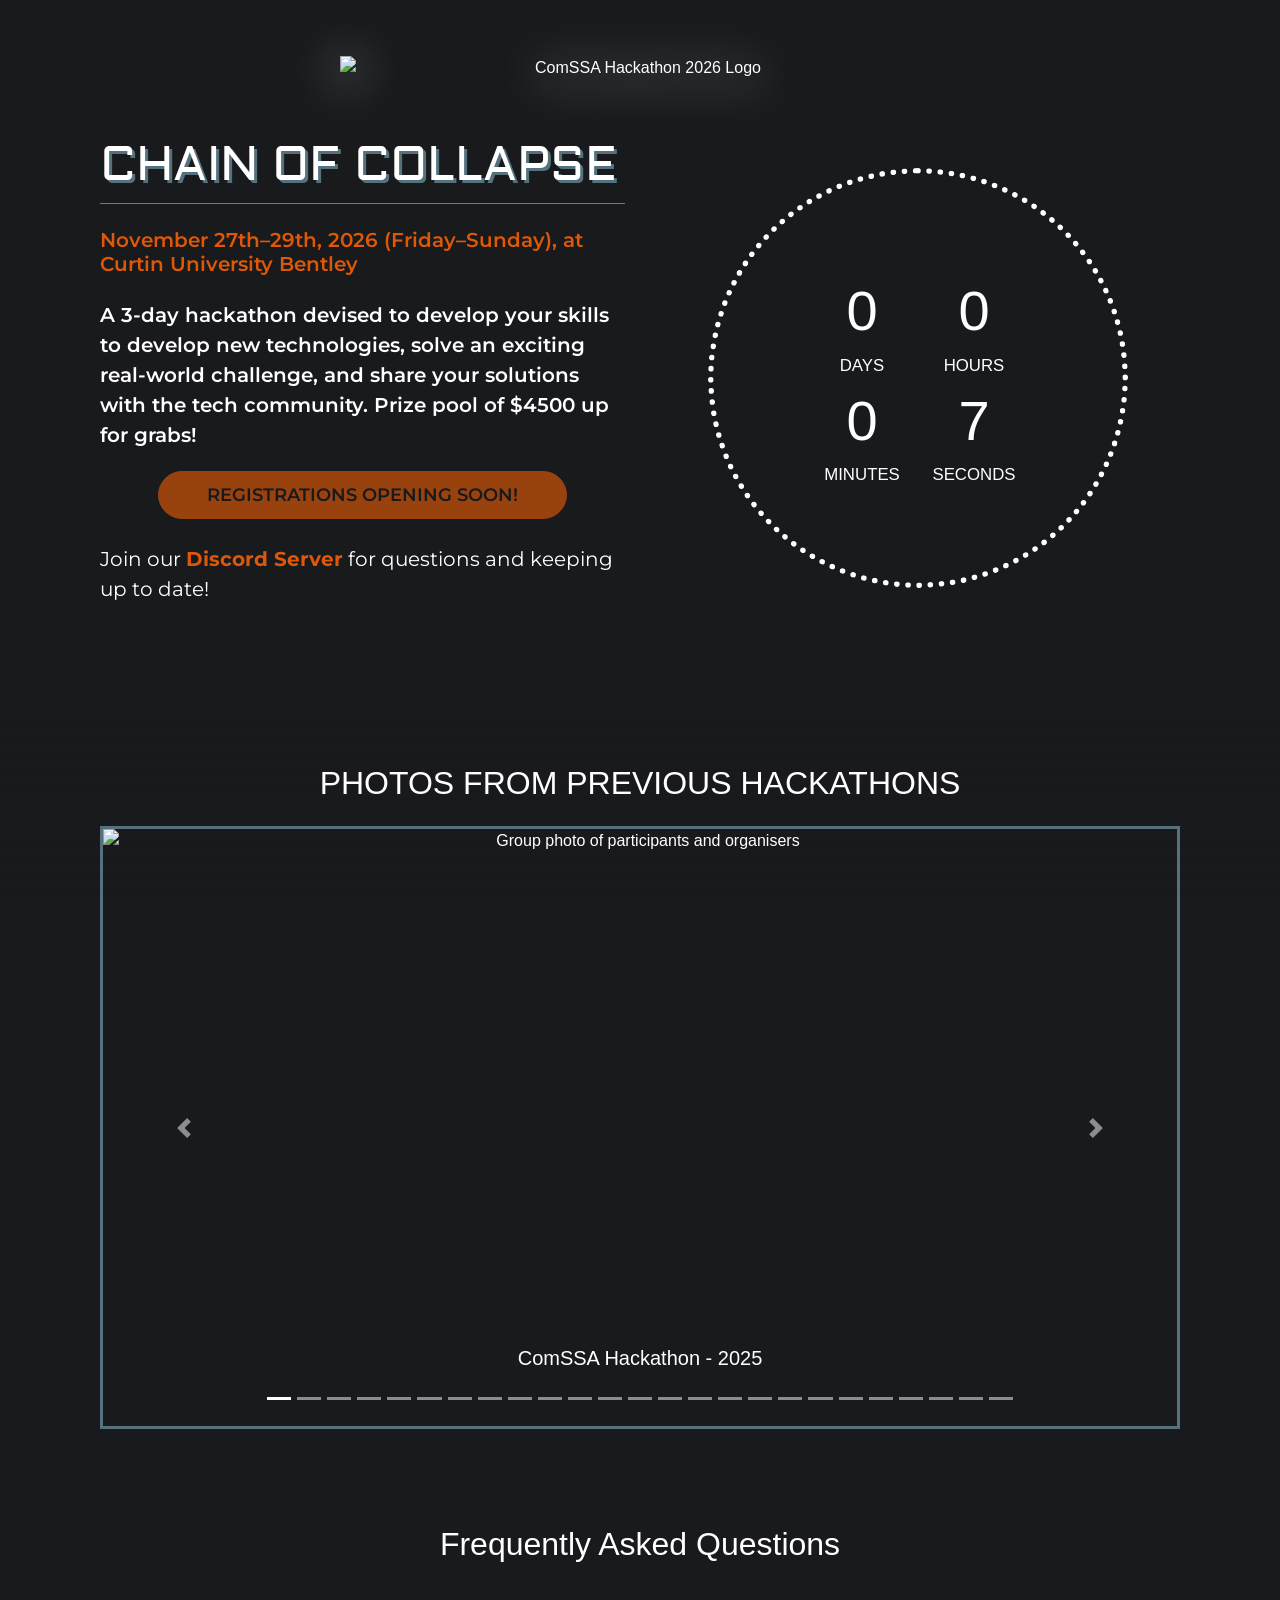
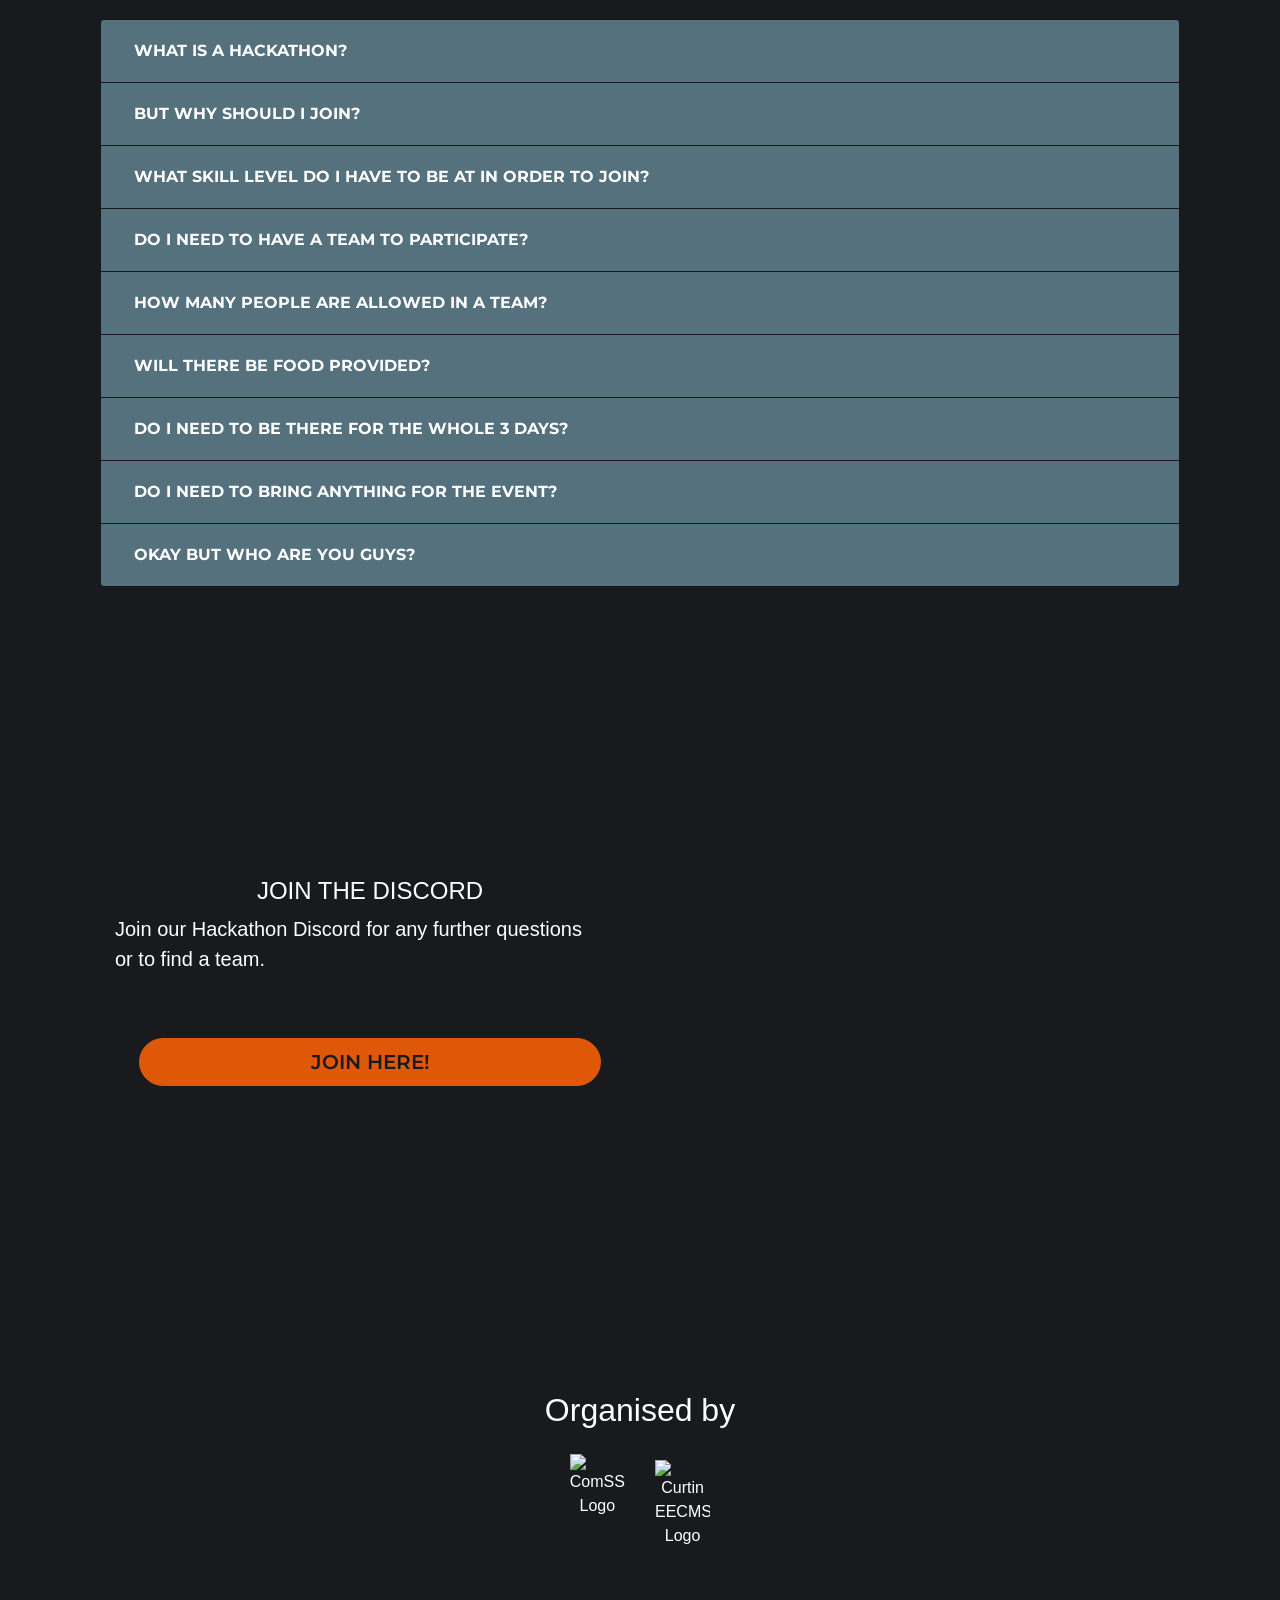
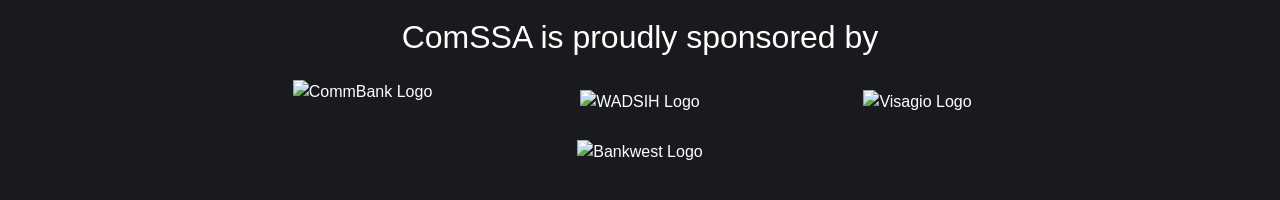
==== commit de596c22: "Correct confirmed 2026 hackathon dates" ====
--- a/index.html
+++ b/index.html
@@ -7,7 +7,7 @@
     <meta charset="utf-8">
     <meta name="author" content="Made with ❤ by ComSSA">
     <meta name="viewport" content="width=device-width, initial-scale=1">
-    <meta name="title" content="ComSSA Hackathon 2025">
+    <meta name="title" content="ComSSA Hackathon 2026">
     <meta name="description" content="ComSSA Hackathon 2026">
     <meta name="google" content="notranslate" />
     <meta name="robots" content="index, nofollow">
@@ -461,7 +461,7 @@
                 
                 <!-- Date -->
                 <div class="d-flex mb-3">
-                    <h5 class="montserrat fw-600 primary">November 28th-30th, at Curtin University Bentley</h5>
+                    <h5 class="montserrat fw-600 primary">November 27th–29th, 2026 (Friday–Sunday), at Curtin University Bentley</h5>
                 </div>
                     
                 <div class="d-flex">
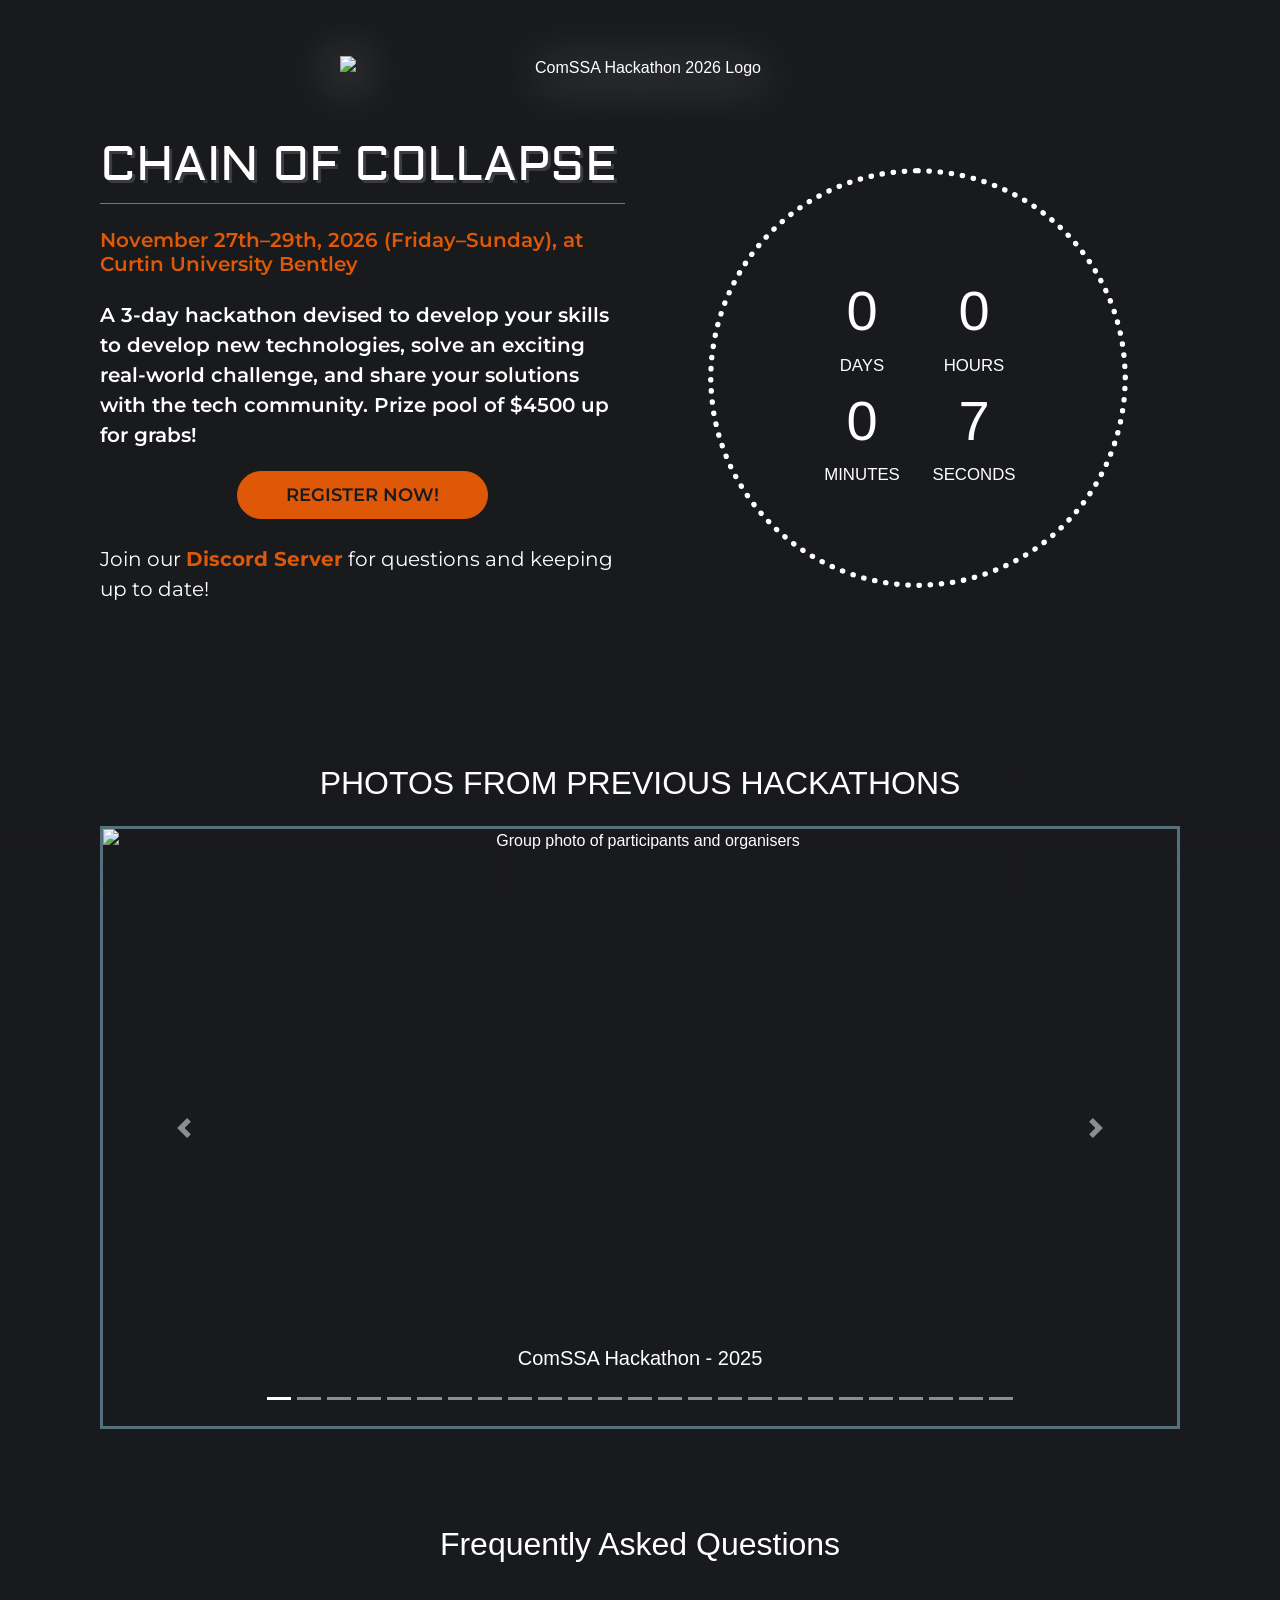
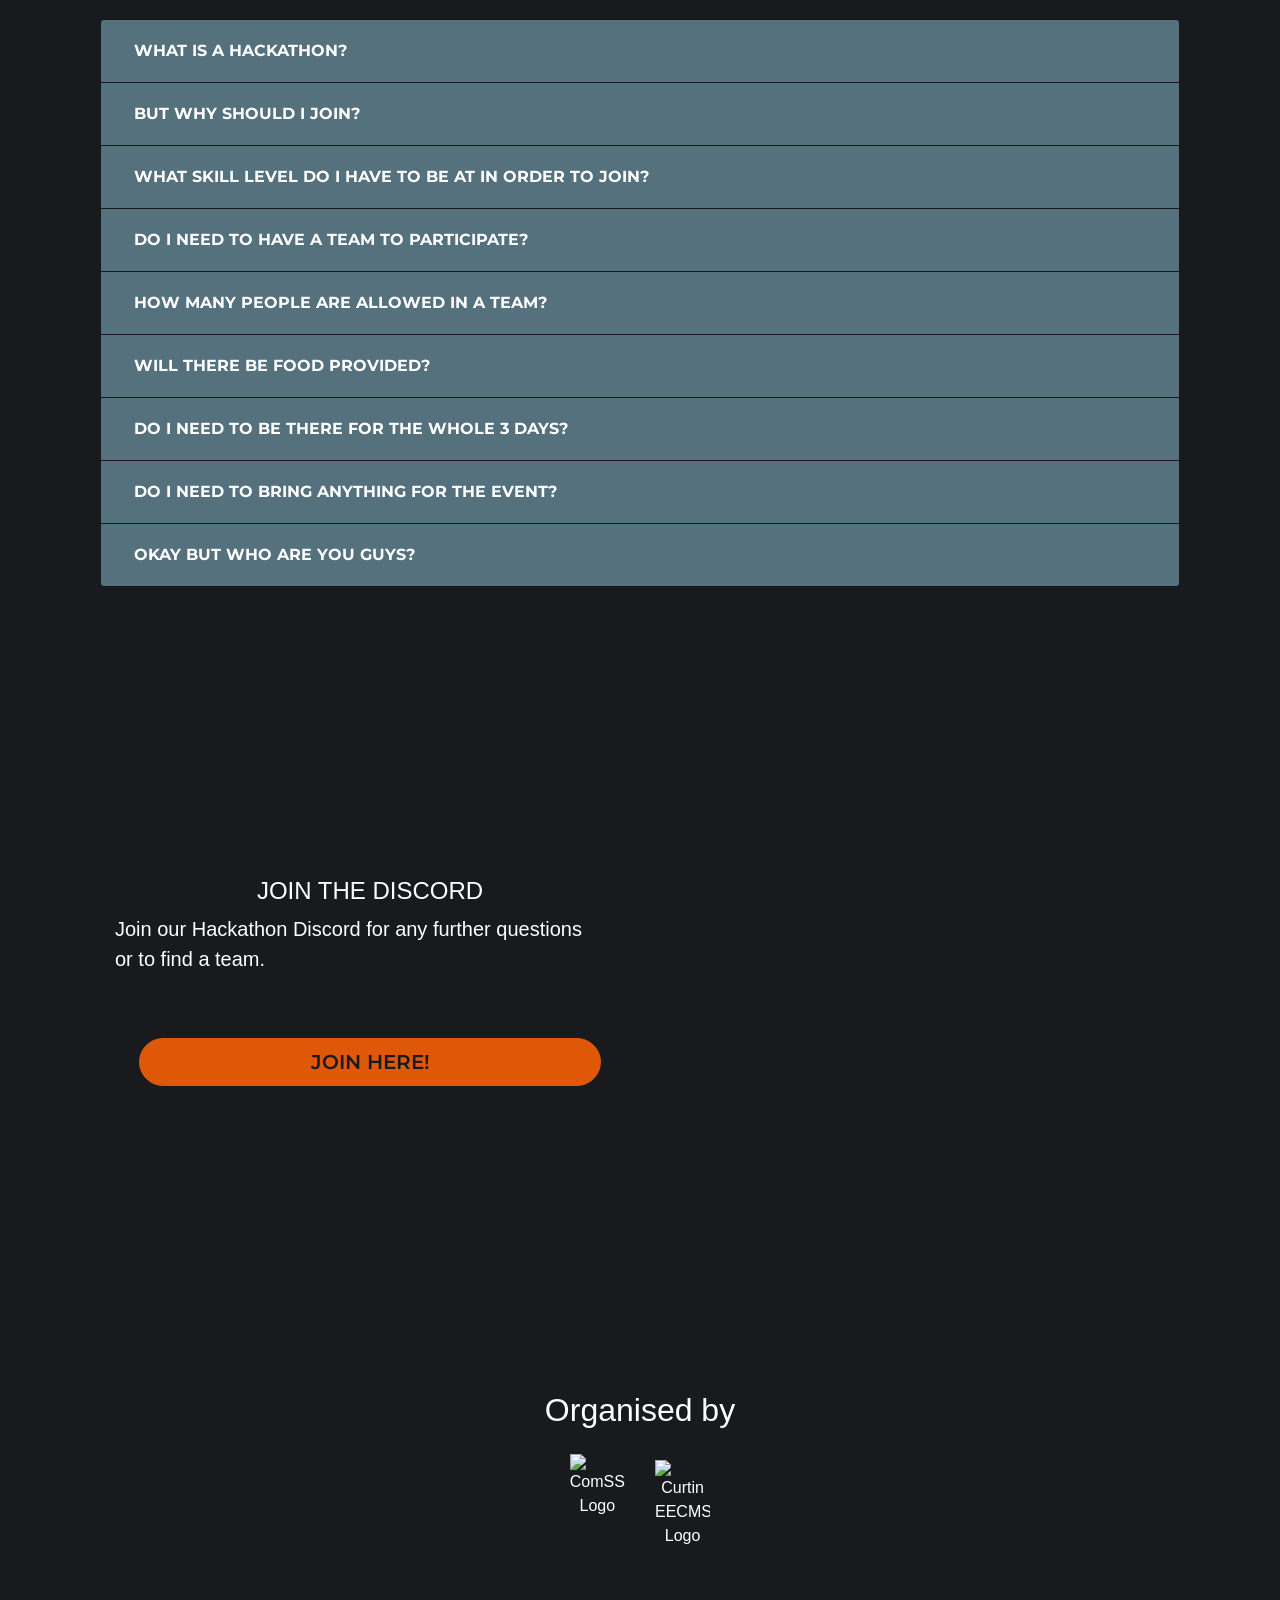
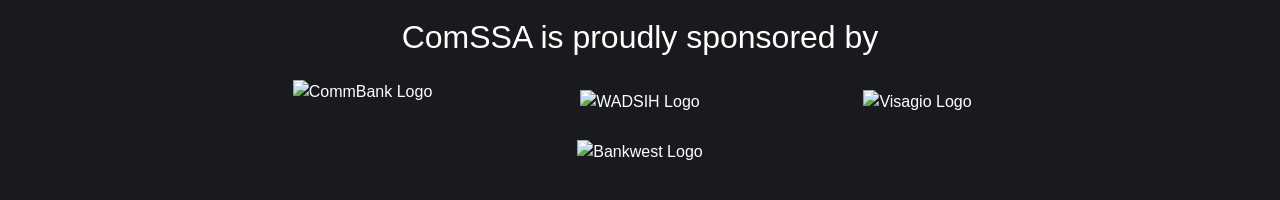
==== commit 948be218: "Visual tweaks and registration live" ====
--- a/index.html
+++ b/index.html
@@ -168,7 +168,7 @@
 
     .welcome-text {
         font-size: clamp(0.5rem, 5vw, 3rem);
-        text-shadow: var(--primary-h) 3px 3px 0px;
+        text-shadow: #3a3b3f 3px 3px 0px;
         text-transform: uppercase;
         font-family: 'Aldrich', sans-serif;
     }
@@ -221,6 +221,12 @@
         color: var(--font-color);
         font-weight: bold;
     }
+    .btn-link:hover {
+        color: var(--primary);
+    }
+    .btn-link:focus {
+        box-shadow: none;
+    }
 
     /* =================== Carousel =================== */
 
@@ -469,21 +475,21 @@
                         solve an exciting real-world challenge, and share your solutions with the tech community. Prize pool of $4500 up for grabs!</p>
                 </div>
                 
-                <!-- Registration - not yet open -->
+                <!-- Registration button - open -->
+                <div id="registration-button" class="text-center">
+                    <a href="/register" class="btn btn-primary btn-lg rounded-pill" role="button" aria-pressed="true">
+                        <span class="mx-4 fw-600">Register Now!</span>
+                    </a>
+                </div>
+
+                <!-- Registration - not yet open
                 <div id="registration-button" class="text-center">
                     <a href="/register" class="btn btn-primary btn-lg rounded-pill disabled" role="button" aria-pressed="true">
                         <span class="mx-4 fw-600">Registrations Opening Soon!</span>
                     </a>
-                </div>
-
-                <!-- Registration button - swap to this once registrations open on Sept 18
-                <div id="registration-button" class="text-center">
-                    <a href="/register" class="btn btn-primary btn-lg rounded-pill" role="button" aria-pressed="true">
-                        <span class="mx-4 fw-600">Register Now!</span>
-                    </a>
                 </div> -->
 
-                <p class="montserrat">Join our <a href="https://discord.gg/ZGZcn6hcpF" class="fbLink">Discord Server</a> for questions and keeping up to date!</p>
+                <p class="montserrat">Join our <a href="https://discord.gg/pJTuy4f8F" class="fbLink">Discord Server</a> for questions and keeping up to date!</p>
 
             </div>
             
@@ -876,7 +882,7 @@
                     </div>
                     <div id="collapseFive" class="collapse text-left" aria-labelledby="headingFive" data-parent="#accordionExample">
                         <div class="card-body">
-                            Teams are 3 to 6 people.
+                            Teams are 4 to 6 people.
                         </div>
                     </div>
                 </div>
@@ -955,21 +961,21 @@
                     <p class="text-left mr-md-2">Join our Hackathon Discord for any further questions <br>or to find a team.</br></p>
                     <br></br>
                     <a class="btn btn-primary btn-lg rounded-pill d-flex align-items-center justify-content-center mx-4"
-                        href="https://discord.gg/ZGZcn6hcpF" target="_blank" rel="noopener">
+                        href="https://discord.gg/pJTuy4f8F" target="_blank" rel="noopener">
                         <span class="fw-600">Join Here!</span>
                     </a>
                 </div>
             </div>
             <div class="col-12 col-md-6 mb-5">
                 <div class="row">
-                    <iframe src="https://discord.com/widget?id=1386697477532418068&theme=dark" width="100%" 
+                    <iframe src="https://discord.com/widget?id=1529698128096137236&theme=dark" width="100%"
                         height="500" allowtransparency="true" frameborder="0" 
                         sandbox="allow-popups allow-popups-to-escape-sandbox allow-same-origin allow-scripts"></iframe>
                 </div>
             </div>
         </div>
         
-        <!-- <p class="montserrat mt-3">Join our <a href="https://discord.gg/ZGZcn6hcpF" class="fbLink">Discord Server</a> for any further questions/finding team members.</p> -->
+        <!-- <p class="montserrat mt-3">Join our <a href="https://discord.gg/pJTuy4f8F" class="fbLink">Discord Server</a> for any further questions/finding team members.</p> -->
     
         <!-- Sponsor? -->
         <div class="col-12 mt-3">
